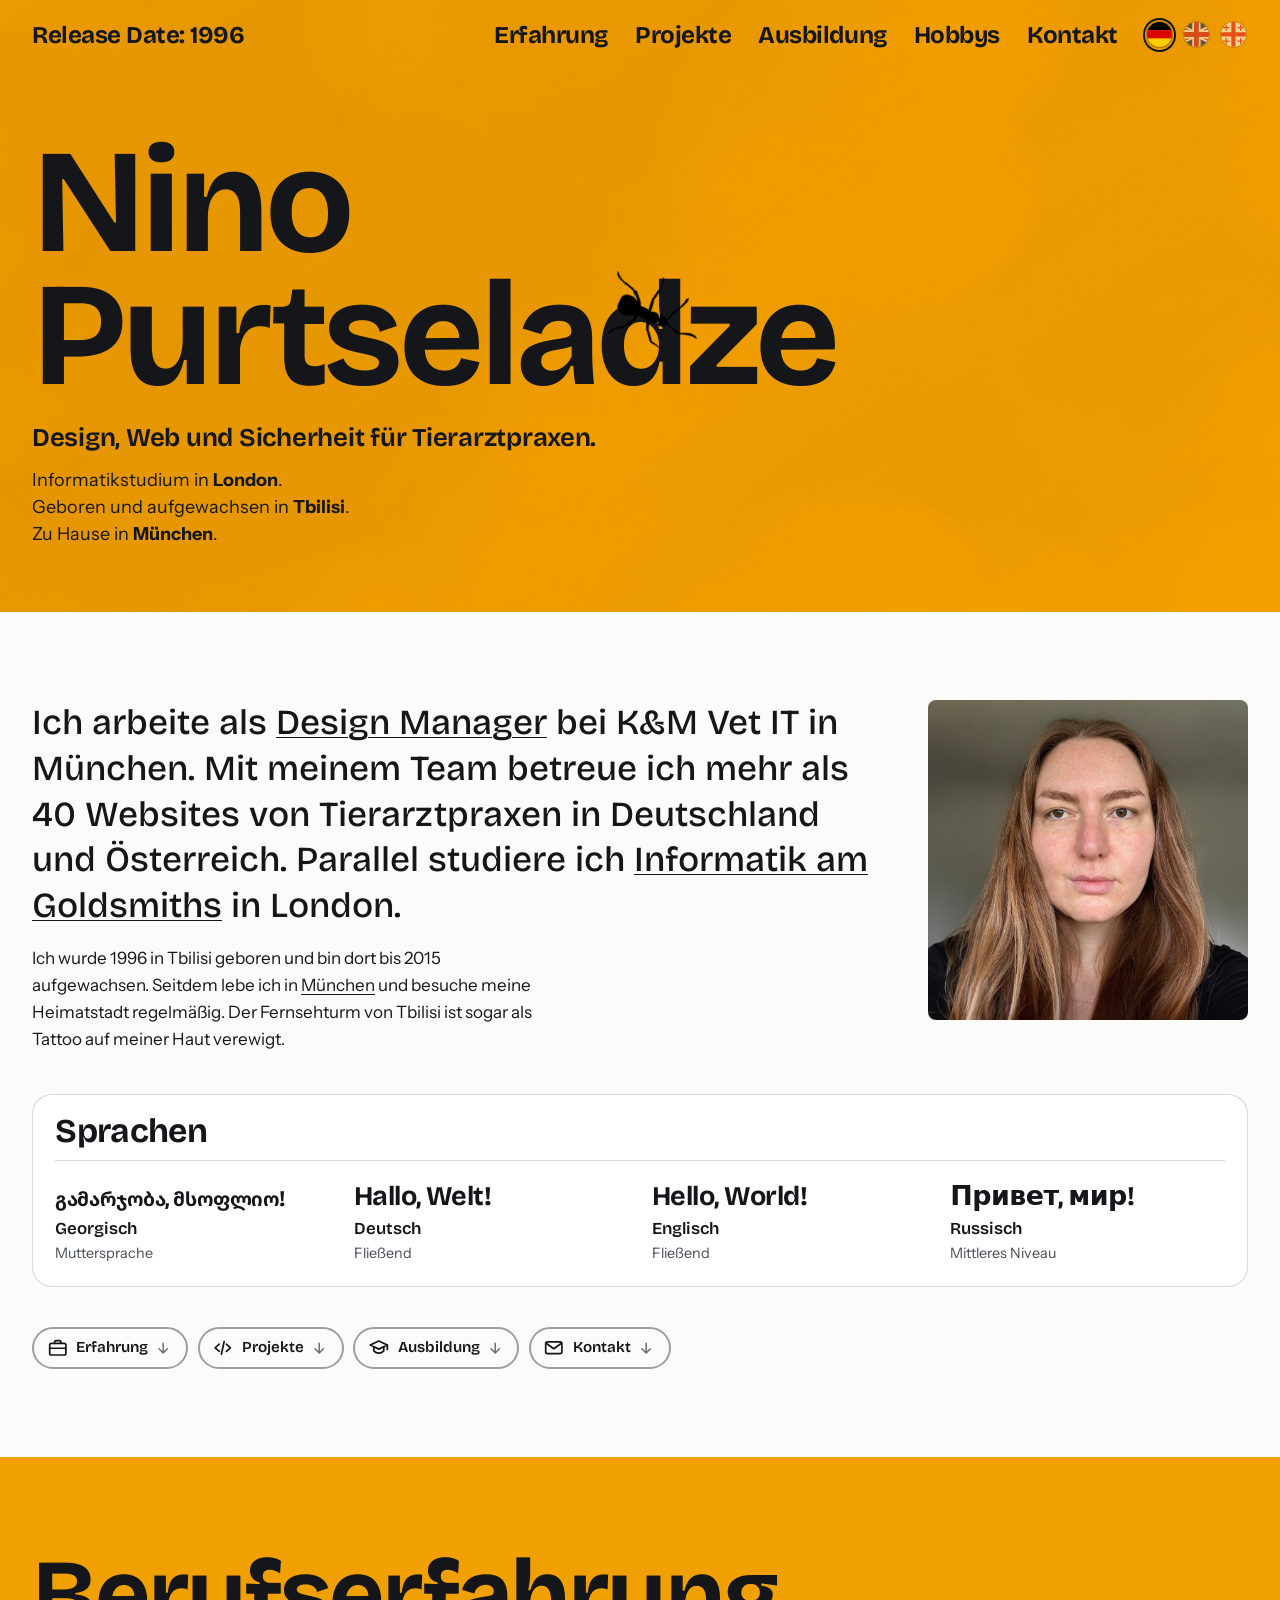
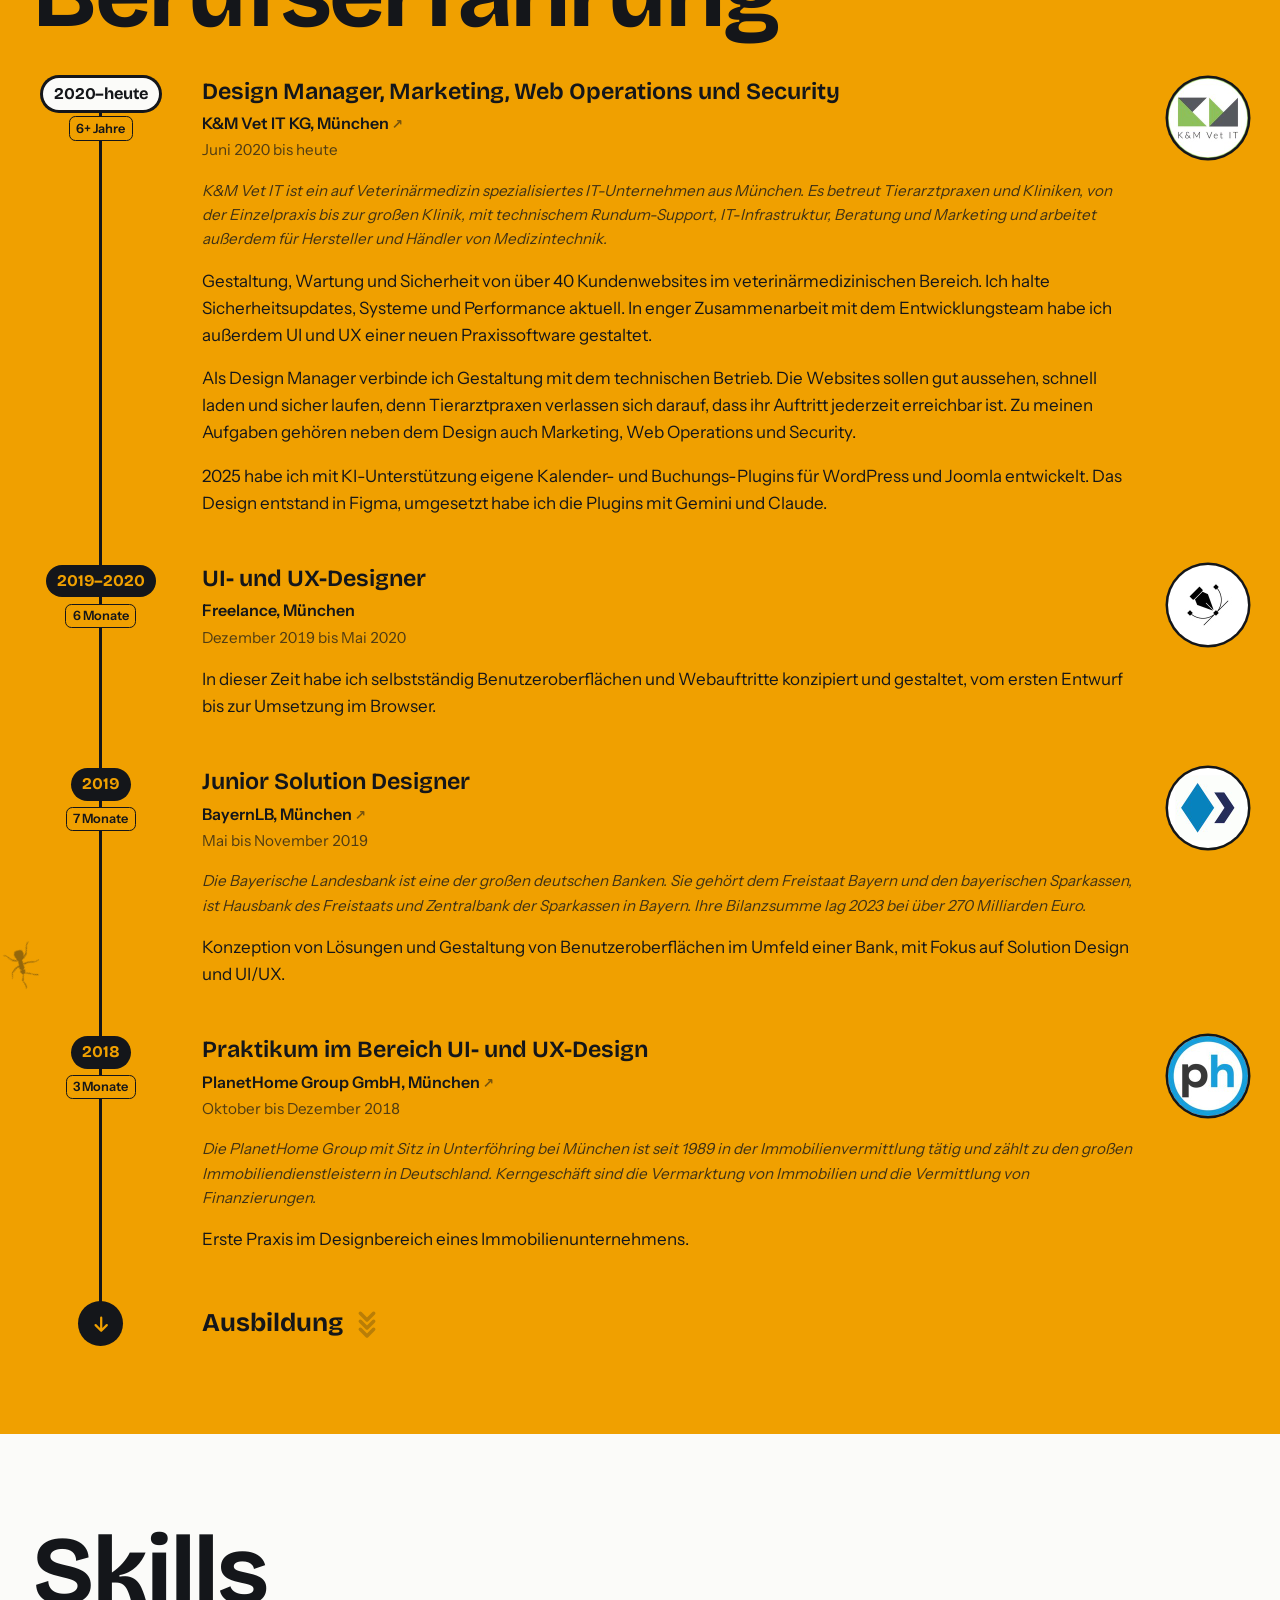
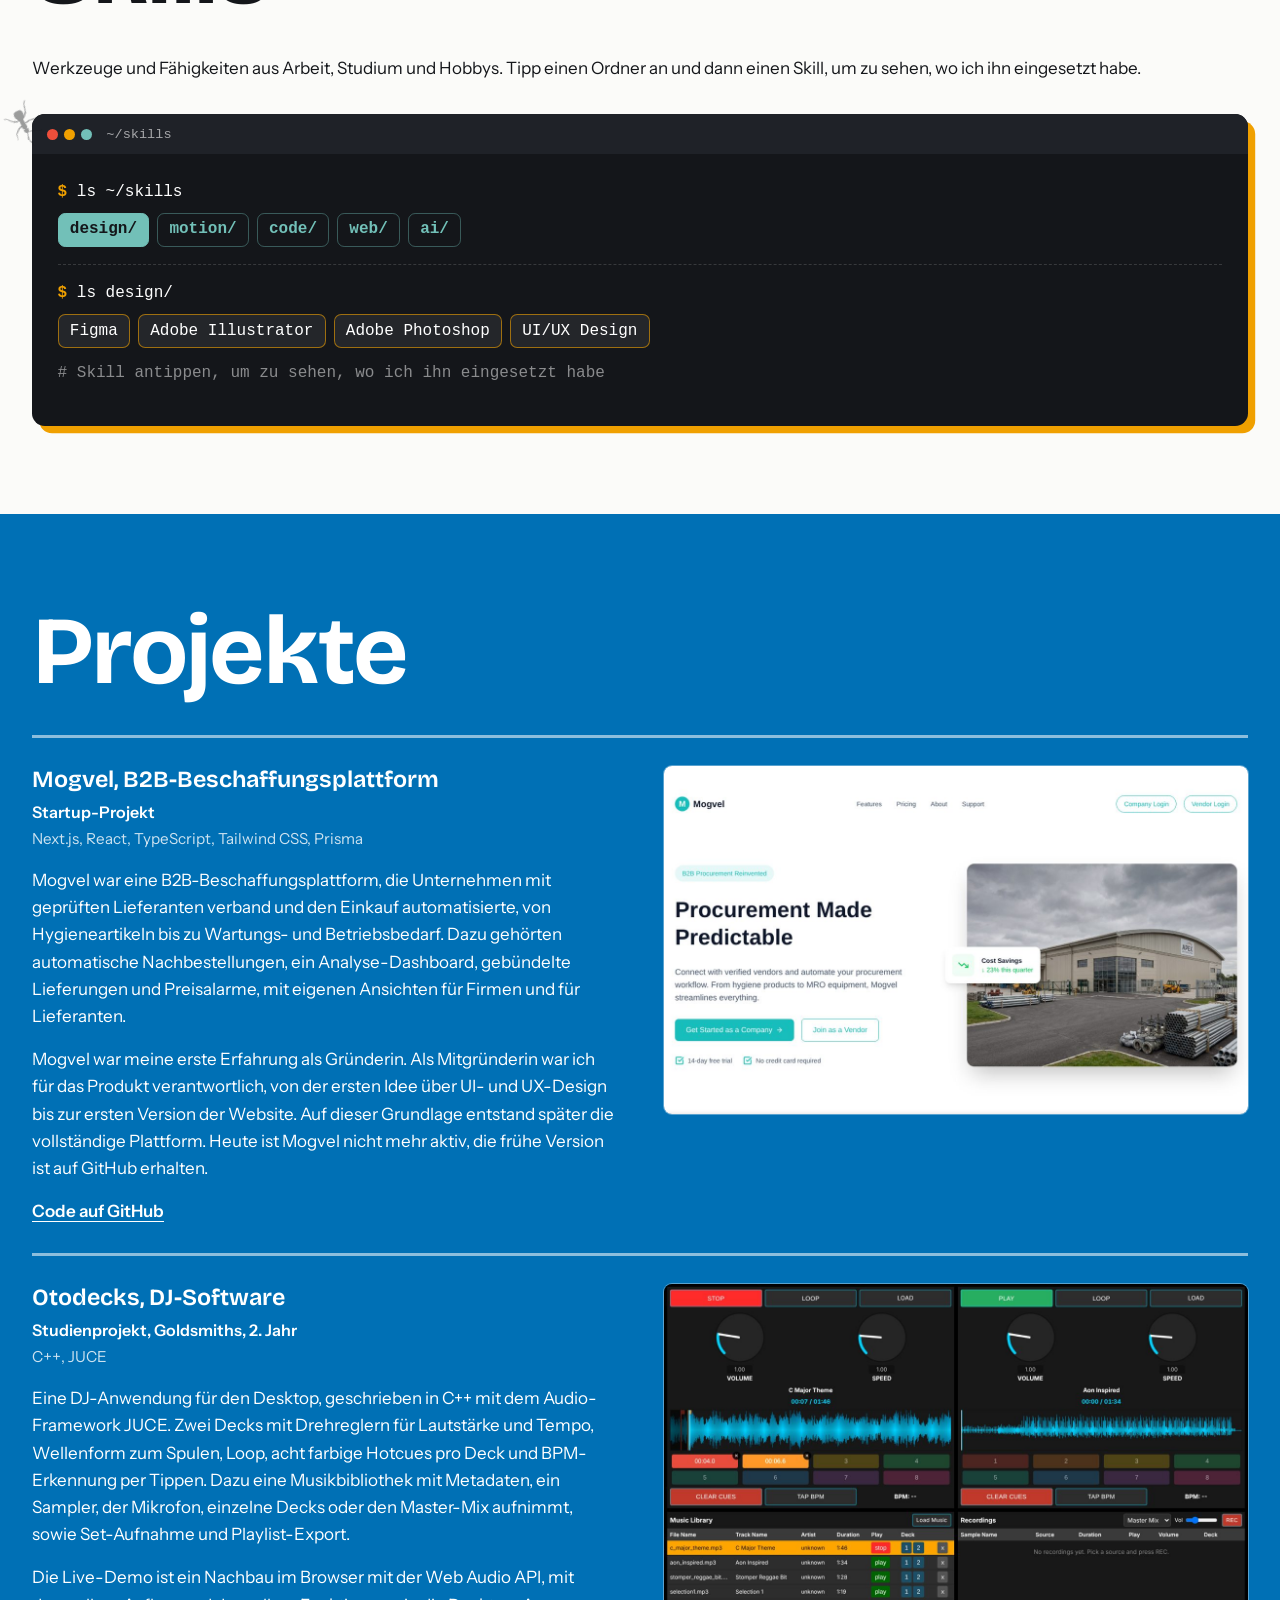
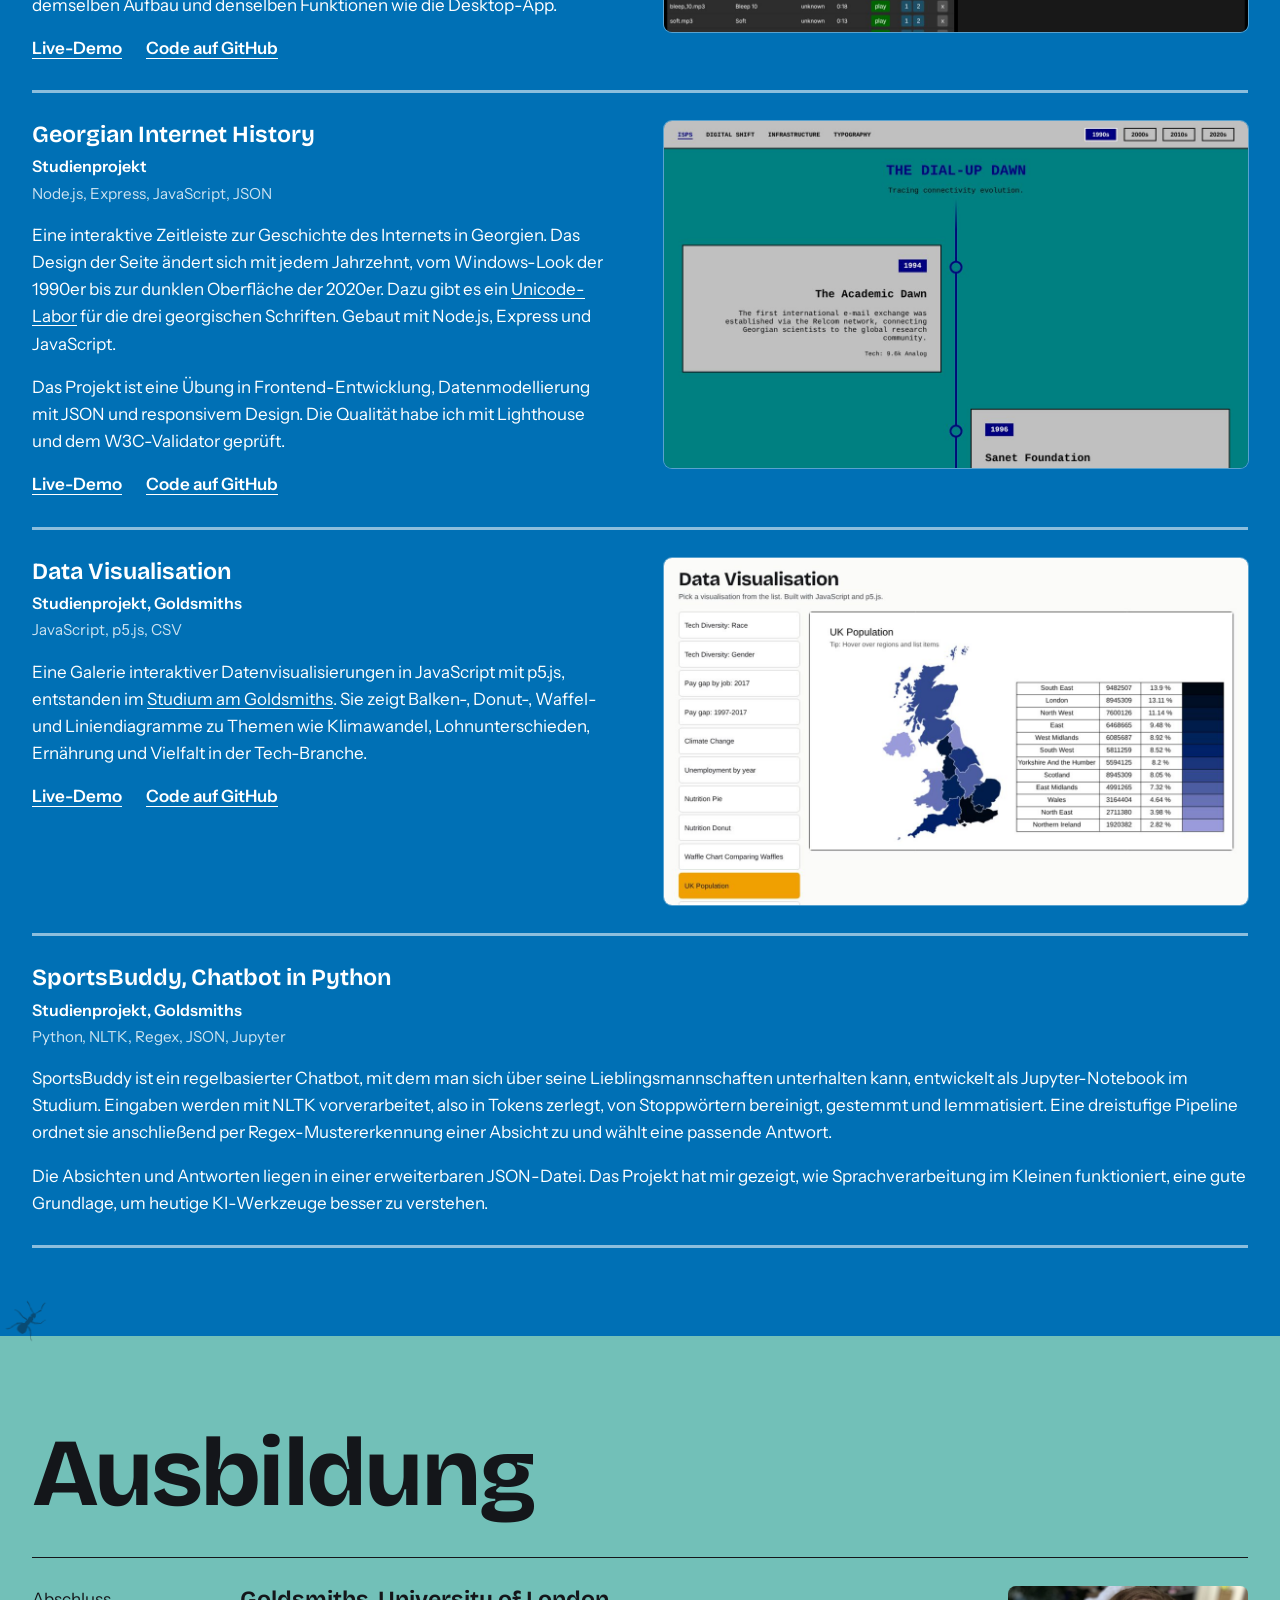
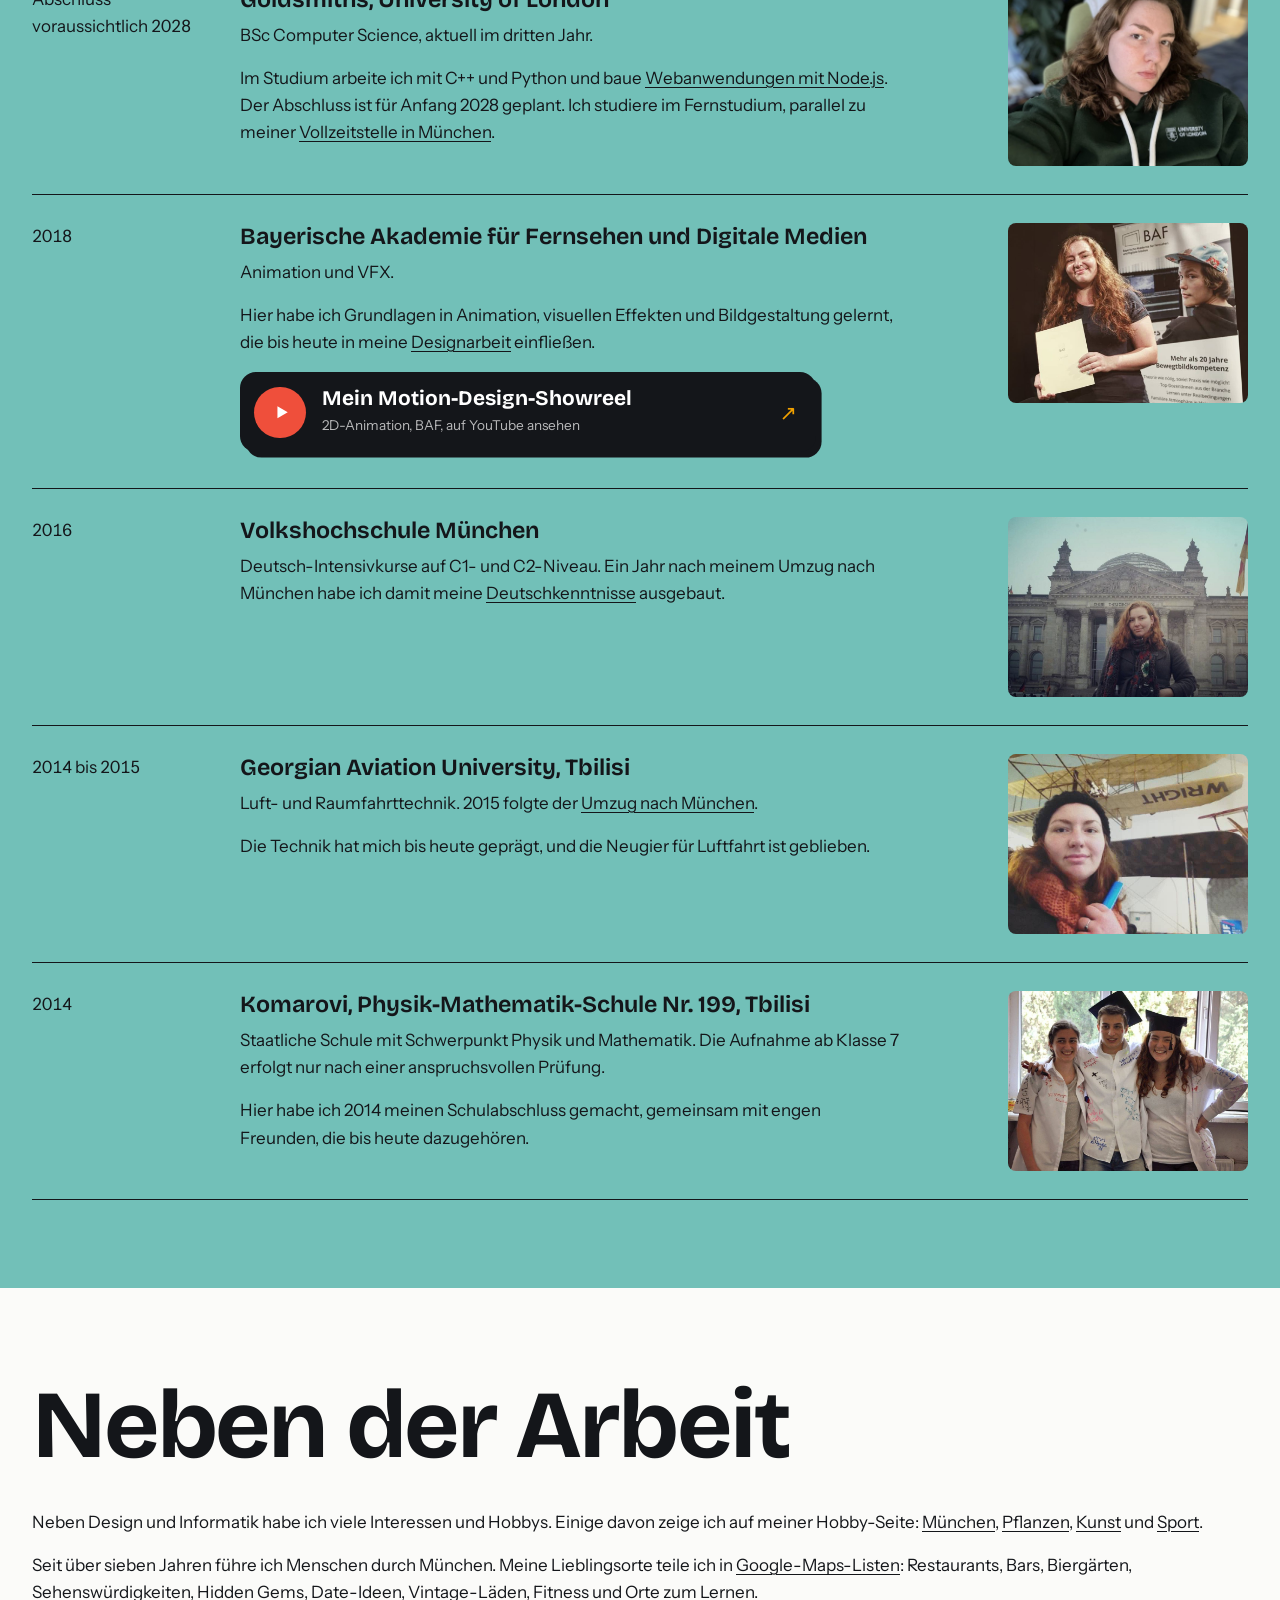
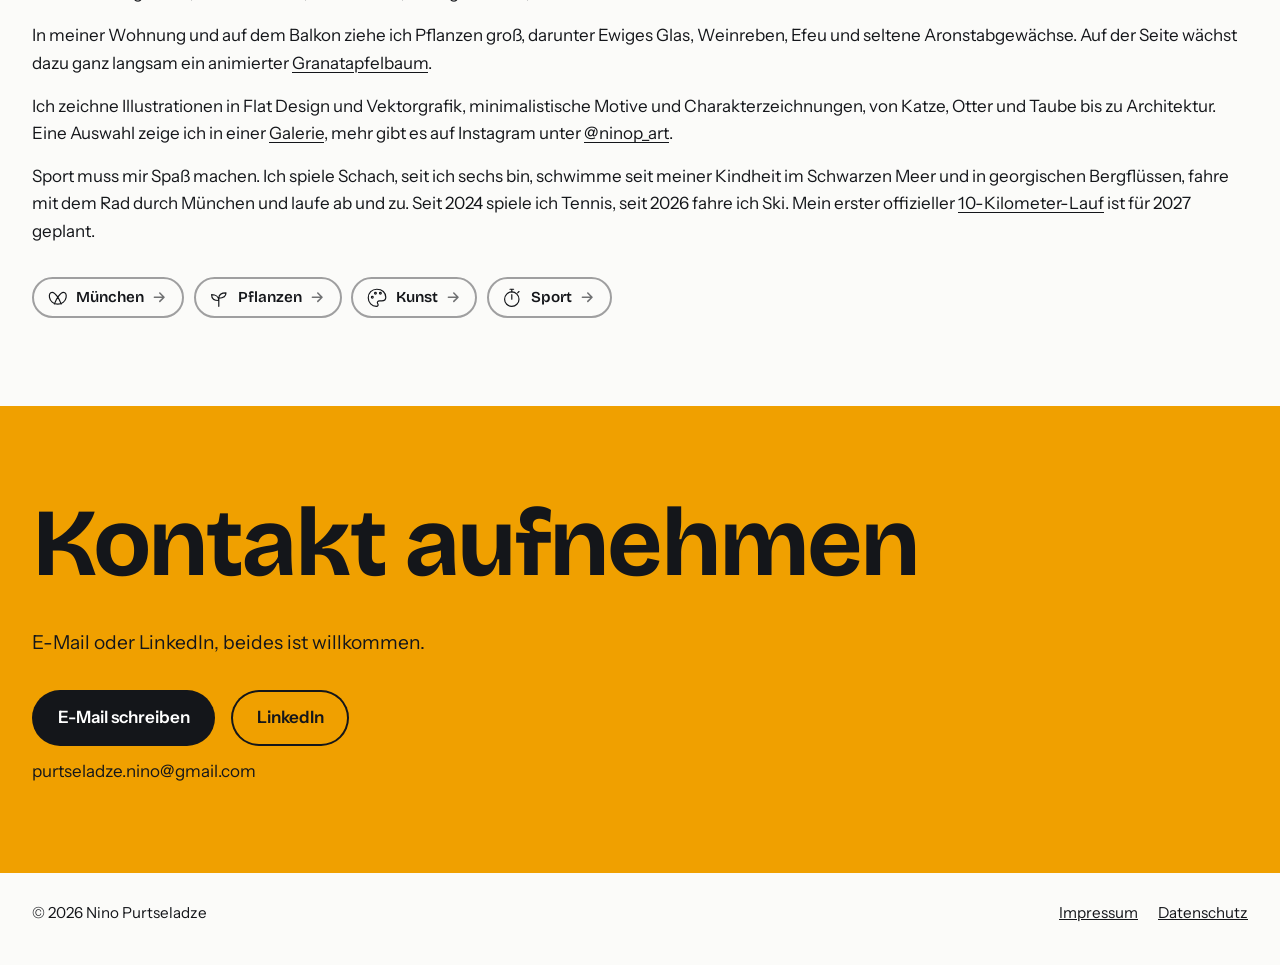
==== index.html @ e5b2854a "Use clean URLs without index.html Co-Authored-By: Claude Opus 5.5 <noreply@anthropic.com> Claude-Ses" ====
<!DOCTYPE html>
<html lang="de">
<head>
<meta charset="utf-8">
<meta name="viewport" content="width=device-width, initial-scale=1">
<title>Nino Purtseladze, Design, Web und Sicherheit</title>
<meta name="description" content="Nino Purtseladze, Design Manager bei K&M Vet IT in München. Design, Web Operations und Sicherheit für Tierarztpraxen in Deutschland und Österreich.">
<link rel="stylesheet" href="site.css">
<link rel="canonical" href="https://ninop.de/">
<script type="application/ld+json">{"@context":"https://schema.org","@type":"Person","name":"Nino Purtseladze","url":"https://ninop.de/","jobTitle":"Design Manager","worksFor":{"@type":"Organization","name":"K&M Vet IT KG"},"alumniOf":["Goldsmiths, University of London","Bayerische Akademie für Fernsehen und Digitale Medien"],"knowsLanguage":["ka","de","en","ru"],"address":{"@type":"PostalAddress","addressLocality":"München","addressCountry":"DE"},"sameAs":["https://www.linkedin.com/in/nino-purtseladze/","https://www.instagram.com/ninop_art","https://www.instagram.com/kern_geschehen"]}</script>
</head>
<body id="top">
<svg width="0" height="0" style="position:absolute" aria-hidden="true"><symbol id="ant" viewBox="0 0 36 22"><ellipse cx="8" cy="11" rx="7" ry="4.6"/><ellipse cx="19" cy="11" rx="4" ry="3"/><circle cx="26.5" cy="11" r="3.2"/><path d="M17 10L12 3M19.5 9L20 2M22 10L27 3M17 12L12 19M19.5 13L20 20M22 12L27 19M28 9L33 4M28 13L33 18" fill="none" stroke-width="1.3" stroke-linecap="round"/></symbol></svg>

<section class="hero" style="padding-top:1.25rem">
  <div class="bar">
    <span><span data-l="de">Release Date: 1996</span><span data-l="en">Release Date: 1996</span><span data-l="ka">გამოშვების თარიღი: 1996</span></span>
    <nav aria-label="Navigation">
      <a href="#erfahrung"><span data-l="de">Erfahrung</span><span data-l="en">Experience</span><span data-l="ka">გამოცდილება</span></a>
      <a href="#projekte"><span data-l="de">Projekte</span><span data-l="en">Projects</span><span data-l="ka">პროექტები</span></a>
      <a href="#ausbildung"><span data-l="de">Ausbildung</span><span data-l="en">Education</span><span data-l="ka">განათლება</span></a>
      <a href="hobbies.html"><span data-l="de">Hobbys</span><span data-l="en">Hobbies</span><span data-l="ka">ჰობები</span></a>
      <a href="#kontakt"><span data-l="de">Kontakt</span><span data-l="en">Contact</span><span data-l="ka">კონტაქტი</span></a>
      <span class="lang"><button type="button" data-set="de" aria-pressed="true" aria-label="Deutsch" title="Deutsch"><svg viewBox="0 0 24 24" aria-hidden="true"><rect width="24" height="8" fill="#000"/><rect y="8" width="24" height="8" fill="#DD0000"/><rect y="16" width="24" height="8" fill="#FFCE00"/></svg></button><button type="button" data-set="en" aria-pressed="false" aria-label="English" title="English"><svg viewBox="15 0 30 30" aria-hidden="true"><path fill="#012169" d="M0 0h60v30H0z"/><path stroke="#fff" stroke-width="6" d="M0 0l60 30m0-30L0 30"/><path stroke="#C8102E" stroke-width="2" d="M0 0l60 30m0-30L0 30"/><path stroke="#fff" stroke-width="10" d="M30 0v30M0 15h60"/><path stroke="#C8102E" stroke-width="6" d="M30 0v30M0 15h60"/></svg></button><button type="button" data-set="ka" aria-pressed="false" aria-label="ქართული" title="ქართული"><svg viewBox="0 0 24 24" aria-hidden="true"><rect width="24" height="24" fill="#fff"/><path fill="#E8112D" d="M10 0h4v24h-4zM0 10h24v4H0z"/><path stroke="#E8112D" stroke-width="1.2" d="M5 2.6v5.8M2.1 5.5h5.8M19 2.6v5.8M16.1 5.5h5.8M5 15.6v5.8M2.1 18.5h5.8M19 15.6v5.8M16.1 18.5h5.8"/></svg></button></span>
    </nav>
  </div>
  <div>
    <h1><span data-l="de">Nino<br>Purtseladze</span><span data-l="en">Nino<br>Purtseladze</span><span data-l="ka">ნინო<br>ფურცელაძე</span></h1>
    <p class="sub">
      <span data-l="de"><strong class="subhead">Design, Web und Sicherheit für Tierarztpraxen.</strong>Informatikstudium in <b>London</b>.<br>Geboren und aufgewachsen in <b>Tbilisi</b>.<br>Zu Hause in <b>München</b>.</span>
      <span data-l="en"><strong class="subhead">Design, web and security for veterinary clinics.</strong>Computer science studies in <b>London</b>.<br>Born and raised in <b>Tbilisi</b>.<br>At home in <b>Munich</b>.</span>
      <span data-l="ka"><strong class="subhead">დიზაინი, ვები და უსაფრთხოება ვეტერინარული კლინიკებისთვის.</strong>კომპიუტერულ მეცნიერებას <b>ლონდონში</b> ვსწავლობ.<br>დავიბადე და გავიზარდე <b>თბილისში</b>.<br>ვცხოვრობ <b>მიუნხენში</b>.</span>
    </p>
  </div>
</section>

<main>
<section>
  <div class="wrap intro">
    <div>
    <p class="lead">
      <span data-l="de">Ich arbeite als <a class="il" href="#erfahrung">Design Manager</a> bei K&amp;M Vet IT in München. Mit meinem Team betreue ich mehr als 40 Websites von Tierarztpraxen in Deutschland und Österreich. Parallel studiere ich <a class="il" href="#ausbildung">Informatik am Goldsmiths</a> in London.</span>
      <span data-l="en">I work as <a class="il" href="#erfahrung">Design Manager</a> at K&amp;M Vet IT in Munich. With my team I look after more than 40 websites for veterinary clinics in Germany and Austria. Alongside, I study <a class="il" href="#ausbildung">computer science at Goldsmiths</a> in London.</span><span data-l="ka">მიუნხენში, K&amp;M Vet IT-ში <a class="il" href="#erfahrung">დიზაინ მენეჯერად</a> ვმუშაობ. გუნდთან ერთად გერმანიასა და ავსტრიაში ვეტერინარული კლინიკების 40-ზე მეტ ვებსაიტზე ვზრუნავ. პარალელურად <a class="il" href="#ausbildung">ლონდონის გოლდსმიტსის უნივერსიტეტში</a> კომპიუტერულ მეცნიერებას ვსწავლობ.</span>
    </p>
    <p class="about"><span data-l="de">Ich wurde 1996 in Tbilisi geboren und bin dort bis 2015 aufgewachsen. Seitdem lebe ich in <a class="il" href="hobbies.html#muenchen">München</a> und besuche meine Heimatstadt regelmäßig. Der Fernsehturm von Tbilisi ist sogar als Tattoo auf meiner Haut verewigt.</span><span data-l="en">I was born in Tbilisi in 1996 and grew up there until 2015. Since then I have lived in <a class="il" href="hobbies.html#muenchen">Munich</a> and I visit my hometown regularly. The Tbilisi TV Tower is even tattooed on my skin.</span><span data-l="ka">1996 წელს თბილისში დავიბადე და 2015 წლამდე იქ გავიზარდე. ახლა <a class="il" href="hobbies.html#muenchen">მიუნხენში</a> ვცხოვრობ, თუმცა თბილისში ხშირად ჩავდივარ. მშობლიური ქალაქის სიყვარულს ჩემი ერთი ტატუც მოწმობს: თბილისის ტელეანძა.</span></p>
    </div>
    <img class="me" src="img/nino.jpg" width="900" height="900" alt="Porträt von Nino Purtseladze">
  <div class="langmini" id="sprachen">
    <h3><span data-l="de">Sprachen</span><span data-l="en">Languages</span><span data-l="ka">ენები</span></h3>
    <ul class="langs hellos">
        <li><span class="hello" lang="ka">გამარჯობა, მსოფლიო!</span><b><span data-l="de">Georgisch</span><span data-l="en">Georgian</span><span data-l="ka">ქართული</span></b><span data-l="de">Muttersprache</span><span data-l="en">Native</span><span data-l="ka">მშობლიური</span></li>
        <li><span class="hello" lang="de">Hallo, Welt!</span><b><span data-l="de">Deutsch</span><span data-l="en">German</span><span data-l="ka">გერმანული</span></b><span data-l="de">Fließend</span><span data-l="en">Fluent</span><span data-l="ka">თავისუფლად ვფლობ</span></li>
        <li><span class="hello" lang="en">Hello, World!</span><b><span data-l="de">Englisch</span><span data-l="en">English</span><span data-l="ka">ინგლისური</span></b><span data-l="de">Fließend</span><span data-l="en">Fluent</span><span data-l="ka">თავისუფლად ვფლობ</span></li>
        <li><span class="hello" lang="ru">Привет, мир!</span><b><span data-l="de">Russisch</span><span data-l="en">Russian</span><span data-l="ka">რუსული</span></b><span data-l="de">Mittleres Niveau</span><span data-l="en">Intermediate</span><span data-l="ka">საშუალო დონე</span></li>
      </ul>
    </div>
    <nav class="jump introjump" aria-label="Bereiche"><a href="#erfahrung"><svg class="ji" viewBox="0 0 24 24" fill="none" stroke="currentColor" stroke-width="1.9" stroke-linecap="round" stroke-linejoin="round" aria-hidden="true"><rect x="3" y="7" width="18" height="13" rx="2"/><path d="M8.5 7V5.5A1.5 1.5 0 0 1 10 4h4a1.5 1.5 0 0 1 1.5 1.5V7M3 12.5h18"/></svg><span class="jl"><span data-l="de">Erfahrung</span><span data-l="en">Experience</span><span data-l="ka">გამოცდილება</span></span><svg class="ja" viewBox="0 0 24 24" fill="none" stroke="currentColor" stroke-width="2.6" stroke-linecap="round" stroke-linejoin="round" aria-hidden="true"><path d="M12 4v15M5 13l7 7 7-7"/></svg></a><a href="#projekte"><svg class="ji" viewBox="0 0 24 24" fill="none" stroke="currentColor" stroke-width="1.9" stroke-linecap="round" stroke-linejoin="round" aria-hidden="true"><path d="M8 8l-4.5 4L8 16M16 8l4.5 4-4.5 4M13.5 5l-3 14"/></svg><span class="jl"><span data-l="de">Projekte</span><span data-l="en">Projects</span><span data-l="ka">პროექტები</span></span><svg class="ja" viewBox="0 0 24 24" fill="none" stroke="currentColor" stroke-width="2.6" stroke-linecap="round" stroke-linejoin="round" aria-hidden="true"><path d="M12 4v15M5 13l7 7 7-7"/></svg></a><a href="#ausbildung"><svg class="ji" viewBox="0 0 24 24" fill="none" stroke="currentColor" stroke-width="1.9" stroke-linecap="round" stroke-linejoin="round" aria-hidden="true"><path d="M2.5 9 12 4.5 21.5 9 12 13.5z"/><path d="M6.5 11v4.5c1.5 1.6 3.3 2.5 5.5 2.5s4-.9 5.5-2.5V11M21.5 9v5"/></svg><span class="jl"><span data-l="de">Ausbildung</span><span data-l="en">Education</span><span data-l="ka">განათლება</span></span><svg class="ja" viewBox="0 0 24 24" fill="none" stroke="currentColor" stroke-width="2.6" stroke-linecap="round" stroke-linejoin="round" aria-hidden="true"><path d="M12 4v15M5 13l7 7 7-7"/></svg></a><a href="#kontakt"><svg class="ji" viewBox="0 0 24 24" fill="none" stroke="currentColor" stroke-width="1.9" stroke-linecap="round" stroke-linejoin="round" aria-hidden="true"><rect x="3" y="5.5" width="18" height="13" rx="2"/><path d="m3.5 7 8.5 6 8.5-6"/></svg><span class="jl"><span data-l="de">Kontakt</span><span data-l="en">Contact</span><span data-l="ka">კონტაქტი</span></span><svg class="ja" viewBox="0 0 24 24" fill="none" stroke="currentColor" stroke-width="2.6" stroke-linecap="round" stroke-linejoin="round" aria-hidden="true"><path d="M12 4v15M5 13l7 7 7-7"/></svg></a></nav>
  </div>
</section>

<section id="erfahrung" class="band mus">
  <div class="wrap">
    <h2><span data-l="de">Berufserfahrung</span><span data-l="en">Experience</span><span data-l="ka">გამოცდილება</span></h2>
    <article class="job job-tl">
      <div class="tlm now"><span class="tly"><span data-l="de">2020–heute</span><span data-l="en">2020–ongoing</span><span data-l="ka">2020–დღემდე</span></span><span class="tld"><span data-l="de">6+ Jahre</span><span data-l="en">6+ years</span><span data-l="ka">6+ წელი</span></span></div>
      <div class="jtxt">
        <h3><span data-l="de">Design Manager, Marketing, Web Operations und Security</span><span data-l="en">Design Manager, Marketing, Web Operations and Security</span><span data-l="ka">დიზაინ მენეჯერი, მარკეტინგი, ვებ ოპერაციები და უსაფრთხოება</span></h3>
        <p class="jco"><a class="colink" href="https://vetmed.eu/" target="_blank" rel="noopener"><span data-l="de">K&amp;M Vet IT KG, München</span><span data-l="en">K&amp;M Vet IT KG, München</span><span data-l="ka">K&amp;M Vet IT KG, მიუნხენი</span>&nbsp;<span class="coarr" aria-hidden="true">&#8599;</span></a></p>
        <p class="jwhen"><span data-l="de">Juni 2020 bis heute</span><span data-l="en">June 2020 to present</span><span data-l="ka">2020 წლის ივნისიდან დღემდე</span></p>
        <p class="jabout"><span data-l="de">K&amp;M Vet IT ist ein auf Veterinärmedizin spezialisiertes IT-Unternehmen aus München. Es betreut Tierarztpraxen und Kliniken, von der Einzelpraxis bis zur großen Klinik, mit technischem Rundum-Support, IT-Infrastruktur, Beratung und Marketing und arbeitet außerdem für Hersteller und Händler von Medizintechnik.</span><span data-l="en">K&amp;M Vet IT is a Munich IT company specialised in veterinary medicine. It looks after veterinary practices and clinics, from single practitioners to large clinics, with full technical support, IT infrastructure, consulting and marketing, and also works for manufacturers and distributors of medical technology.</span><span data-l="ka">K&amp;M Vet IT მიუნხენის IT კომპანიაა, რომელიც ვეტერინარულ მედიცინაზეა სპეციალიზებული. იგი ვეტერინარულ კლინიკებს, ერთპიროვნული პრაქტიკიდან დიდ კლინიკებამდე, სრულ ტექნიკურ მხარდაჭერას, IT ინფრასტრუქტურას, კონსულტაციასა და მარკეტინგს სთავაზობს, ასევე სამედიცინო ტექნიკის მწარმოებლებთან და დისტრიბუტორებთან თანამშრომლობს.</span></p>
        <p><span data-l="de">Gestaltung, Wartung und Sicherheit von über 40 Kundenwebsites im veterinärmedizinischen Bereich. Ich halte Sicherheitsupdates, Systeme und Performance aktuell. In enger Zusammenarbeit mit dem Entwicklungsteam habe ich außerdem UI und UX einer neuen Praxissoftware gestaltet.</span>
        <span data-l="en">Design, maintenance and security for more than 40 client websites in the veterinary sector. I keep security patches, systems and performance up to date. Working closely with the development team, I also shaped the UI and UX of a new practice management software.</span><span data-l="ka">ვმართავ ვეტერინარული სფეროს 40-ზე მეტი კლიენტის ვებსაიტების დიზაინს, ტექნიკურ მხარდაჭერასა და უსაფრთხოებას. პასუხისმგებელი ვარ სისტემების სტაბილურ მუშაობაზე, უსაფრთხოების რეგულარულ განახლებებსა და მაღალ წარმადობაზე. დეველოპერთა გუნდთან ერთად შევიმუშავე კლინიკების მართვის ახალი პროგრამული უზრუნველყოფის UI/UX არქიტექტურა.</span></p>
        <p><span data-l="de">Als Design Manager verbinde ich Gestaltung mit dem technischen Betrieb. Die Websites sollen gut aussehen, schnell laden und sicher laufen, denn Tierarztpraxen verlassen sich darauf, dass ihr Auftritt jederzeit erreichbar ist. Zu meinen Aufgaben gehören neben dem Design auch Marketing, Web Operations und Security.</span><span data-l="en">As Design Manager I connect design with technical operations. Websites should look good, load fast and run securely, because veterinary clinics rely on their online presence being available at all times. Besides design, my responsibilities include marketing, web operations and security.</span><span data-l="ka">ჩემს როლში ვაერთიანებ დიზაინსა და ტექნიკურ ოპერაციებს. უზრუნველვყოფ, რომ თითოეული პლატფორმა იყოს ვიზუალურად გამართული, სწრაფი და დაცული, რადგან ვეტერინარული კლინიკებისთვის სისტემის უწყვეტი ხელმისაწვდომობა კრიტიკულად მნიშვნელოვანია. პარალელურად ვხელმძღვანელობ მარკეტინგულ და ვებოპერაციულ მიმართულებებს.</span></p>
        <p><span data-l="de">2025 habe ich mit KI-Unterstützung eigene Kalender- und Buchungs-Plugins für WordPress und Joomla entwickelt. Das Design entstand in Figma, umgesetzt habe ich die Plugins mit Gemini und Claude.</span><span data-l="en">In 2025 I developed custom calendar and booking plugins for WordPress and Joomla with the help of AI. I designed them in Figma and built them with Gemini and Claude.</span><span data-l="ka">2025 წელს შევქმენი კალენდრისა და ჯავშნების ინდივიდუალური პლაგინები WordPress-ისა და Joomla-სთვის. პროტოტიპები და დიზაინი მოვამზადე Figma-ში, ხოლო უშუალო იმპლემენტაცია და კოდის აწყობა AI ინსტრუმენტების (Gemini, Claude) დახმარებით განვახორციელე.</span></p>
      </div>
      <a class="logolink" href="https://vetmed.eu/" target="_blank" rel="noopener" tabindex="-1" aria-hidden="true"><img class="jlogo" src="img/logo-km.jpg" width="160" height="160" loading="lazy" alt="Logo K&amp;M Vet IT"></a>
    </article>
    <article class="job job-tl">
      <div class="tlm"><span class="tly">2019–2020</span><span class="tld"><span data-l="de">6 Monate</span><span data-l="en">6 months</span><span data-l="ka">6 თვე</span></span></div>
      <div class="jtxt">
        <h3><span data-l="de">UI- und UX-Designer</span><span data-l="en">UI and UX Designer</span><span data-l="ka">UI და UX დიზაინერი</span></h3>
        <p class="jco"><span data-l="de">Freelance, München</span><span data-l="en">Freelance, München</span><span data-l="ka">თვითდასაქმებული, მიუნხენი</span></p>
        <p class="jwhen"><span data-l="de">Dezember 2019 bis Mai 2020</span><span data-l="en">December 2019 to May 2020</span><span data-l="ka">2019 წლის დეკემბრიდან 2020 წლის მაისამდე</span></p>
        <p><span data-l="de">In dieser Zeit habe ich selbstständig Benutzeroberflächen und Webauftritte konzipiert und gestaltet, vom ersten Entwurf bis zur Umsetzung im Browser.</span><span data-l="en">During this time I conceived and designed user interfaces and web presences on a freelance basis, from the first draft to the finished result in the browser.</span><span data-l="ka">ამ პერიოდში ფრილანსერად ვახორციელებდი UI &amp; UX დიზაინსა და ვებდეველოპმენტს, პირველი ჩანახატიდან ბრაუზერში სრულფასოვან რეალიზაციამდე.</span></p>
      </div>
      <img class="jlogo" src="img/logo-freelance.jpg" width="160" height="160" loading="lazy" alt="Logo Freelance">
    </article>
    <article class="job job-tl">
      <div class="tlm"><span class="tly">2019</span><span class="tld"><span data-l="de">7 Monate</span><span data-l="en">7 months</span><span data-l="ka">7 თვე</span></span></div>
      <div class="jtxt">
        <h3>Junior Solution Designer</h3>
        <p class="jco"><a class="colink" href="https://www.bayernlb.de/" target="_blank" rel="noopener"><span data-l="de">BayernLB, München</span><span data-l="en">BayernLB, München</span><span data-l="ka">BayernLB, მიუნხენი</span>&nbsp;<span class="coarr" aria-hidden="true">&#8599;</span></a></p>
        <p class="jwhen"><span data-l="de">Mai bis November 2019</span><span data-l="en">May to November 2019</span><span data-l="ka">2019 წლის მაისიდან ნოემბრამდე</span></p>
        <p class="jabout"><span data-l="de">Die Bayerische Landesbank ist eine der großen deutschen Banken. Sie gehört dem Freistaat Bayern und den bayerischen Sparkassen, ist Hausbank des Freistaats und Zentralbank der Sparkassen in Bayern. Ihre Bilanzsumme lag 2023 bei über 270 Milliarden Euro.</span><span data-l="en">Bayerische Landesbank is one of Germany's major banks. It is owned by the Free State of Bavaria and the Bavarian savings banks, acts as the house bank of the Free State and as the central bank of the savings banks in Bavaria. Its total assets exceeded 270 billion euros in 2023.</span><span data-l="ka">BayernLB გერმანიის ერთ-ერთი წამყვანი ბანკია. ის ბავარიის თავისუფალ სახელმწიფოსა და ბავარიის შემნახველ ბანკებს ეკუთვნის და მათ მთავარ ფინანსურ საყრდენს წარმოადგენს. 2023 წელს ბანკის აქტივების მოცულობამ 270 მილიარდ ევროზე მეტი შეადგინა.</span></p>
        <p><span data-l="de">Konzeption von Lösungen und Gestaltung von Benutzeroberflächen im Umfeld einer Bank, mit Fokus auf Solution Design und UI/UX.</span><span data-l="en">Solution concepts and user interface design in a banking environment, with a focus on solution design and UI/UX.</span><span data-l="ka">გადაწყვეტილებების კონცეფციები და ინტერფეისის დიზაინი საბანკო სფეროში, ფოკუსით solution design-სა და UI/UX-ზე.</span></p>
      </div>
      <a class="logolink" href="https://www.bayernlb.de/" target="_blank" rel="noopener" tabindex="-1" aria-hidden="true"><img class="jlogo" src="img/logo-bayernlb.jpg" width="160" height="160" loading="lazy" alt="Logo BayernLB"></a>
    </article>
    <article class="job job-tl">
      <div class="tlm"><span class="tly">2018</span><span class="tld"><span data-l="de">3 Monate</span><span data-l="en">3 months</span><span data-l="ka">3 თვე</span></span></div>
      <div class="jtxt">
        <h3><span data-l="de">Praktikum im Bereich UI- und UX-Design</span><span data-l="en">UI &amp; UX design internship</span><span data-l="ka">სტაჟირება UI და UX დიზაინში</span></h3>
        <p class="jco"><a class="colink" href="https://planethome.de/" target="_blank" rel="noopener"><span data-l="de">PlanetHome Group GmbH, München</span><span data-l="en">PlanetHome Group GmbH, München</span><span data-l="ka">PlanetHome Group GmbH, მიუნხენი</span>&nbsp;<span class="coarr" aria-hidden="true">&#8599;</span></a></p>
        <p class="jwhen"><span data-l="de">Oktober bis Dezember 2018</span><span data-l="en">October to December 2018</span><span data-l="ka">2018 წლის ოქტომბრიდან დეკემბრამდე</span></p>
        <p class="jabout"><span data-l="de">Die PlanetHome Group mit Sitz in Unterföhring bei München ist seit 1989 in der Immobilienvermittlung tätig und zählt zu den großen Immobiliendienstleistern in Deutschland. Kerngeschäft sind die Vermarktung von Immobilien und die Vermittlung von Finanzierungen.</span><span data-l="en">PlanetHome Group, based in Unterföhring near Munich, has been brokering real estate since 1989 and is one of the larger real estate service providers in Germany. Its core business is marketing properties and arranging financing.</span><span data-l="ka">PlanetHome Group, რომლის სათაო ოფისიც მიუნხენთან ახლოს, უნტერფიორინგშია, 1989 წლიდან უძრავი ქონების შუამავლობით არის დაკავებული და გერმანიაში უძრავი ქონების მსხვილ მომსახურე კომპანიებს შორისაა. მისი ძირითადი საქმიანობა უძრავი ქონების გაყიდვა და დაფინანსების შუამავლობაა.</span></p>
        <p><span data-l="de">Erste Praxis im Designbereich eines Immobilienunternehmens.</span><span data-l="en">First hands-on design experience at a real estate company.</span><span data-l="ka">დიზაინის პირველი პრაქტიკული გამოცდილება, უძრავი ქონების კომპანიაში.</span></p>
      </div>
      <a class="logolink" href="https://planethome.de/" target="_blank" rel="noopener" tabindex="-1" aria-hidden="true"><img class="jlogo" src="img/logo-planethome.jpg" width="160" height="160" loading="lazy" alt="Logo PlanetHome"></a>
    </article>
    <article class="job job-tl tl-end">
      <div class="tlm"><span class="tln" aria-hidden="true"><svg viewBox="0 0 24 24" fill="none" stroke="currentColor" stroke-width="2.4" stroke-linecap="round" stroke-linejoin="round"><path d="M12 5v14M6 13l6 6 6-6"/></svg></span></div>
      <a class="tlnext" href="#ausbildung"><span data-l="de">Ausbildung</span><span data-l="en">Education</span><span data-l="ka">განათლება</span> <span class="chev" aria-hidden="true"><svg viewBox="0 0 24 24" fill="none" stroke="currentColor" stroke-width="2.6" stroke-linecap="round" stroke-linejoin="round"><path class="c1" d="M7 4l5 5 5-5"/><path class="c2" d="M7 10l5 5 5-5"/><path class="c3" d="M7 16l5 5 5-5"/></svg></span></a>
    </article>
  </div>
</section>

<section id="skills" class="skills">
  <div class="wrap">
    <h2><span data-l="de">Skills</span><span data-l="en">Skills</span><span data-l="ka">უნარები</span></h2>
    <p class="t"><span data-l="de">Werkzeuge und Fähigkeiten aus Arbeit, Studium und Hobbys. Tipp einen Ordner an und dann einen Skill, um zu sehen, wo ich ihn eingesetzt habe.</span><span data-l="en">Tools and skills from work, studies and hobbies. Tap a folder, then a skill, to see where I have used it.</span><span data-l="ka">ხელსაწყოები და უნარები სამსახურიდან, სწავლიდან და ჰობებიდან. დააკლიკეთ საქაღალდეს, შემდეგ კი უნარს, რომ ნახოთ, სად გამოვიყენე.</span></p>
    <div class="skill-list"><div><h3><span data-l="de">Design</span><span data-l="en">Design</span><span data-l="ka">დიზაინი</span></h3><ul><li>Figma</li><li>Adobe Illustrator</li><li>Adobe Photoshop</li><li>UI/UX Design</li></ul></div><div><h3><span data-l="de">Video und Animation</span><span data-l="en">Video and animation</span><span data-l="ka">ვიდეო და ანიმაცია</span></h3><ul><li>Adobe Premiere Pro</li><li>Adobe After Effects</li><li>Animation &amp; VFX</li></ul></div><div><h3><span data-l="de">Code</span><span data-l="en">Code</span><span data-l="ka">კოდი</span></h3><ul><li>JavaScript</li><li>HTML &amp; CSS</li><li>Node.js &amp; Express</li><li>Python</li><li>C++</li><li>p5.js</li><li>JSON</li><li>Git</li></ul></div><div><h3><span data-l="de">Web und Marketing</span><span data-l="en">Web and marketing</span><span data-l="ka">ვები და მარკეტინგი</span></h3><ul><li>WordPress</li><li>Joomla</li><li>SEO</li><li>Google Analytics</li><li>Google Search Console</li><li>Web Security</li><li>Web Operations</li></ul></div><div><h3><span data-l="de">Künstliche Intelligenz</span><span data-l="en">AI</span><span data-l="ka">ხელოვნური ინტელექტი</span></h3><ul><li>Claude</li><li>Gemini</li><li>GitHub Copilot</li><li>Adobe Firefly</li><li>Figma AI</li></ul></div></div>
  </div>
</section>

<section class="band cob" id="projekte">
  <div class="wrap">
    <h2><span data-l="de">Projekte</span><span data-l="en">Projects</span><span data-l="ka">პროექტები</span></h2>
    <article class="job" id="mogvel">
      <div class="jtxt">
        <h3><span data-l="de">Mogvel, B2B-Beschaffungsplattform</span><span data-l="en">Mogvel, B2B procurement platform</span><span data-l="ka">Mogvel, B2B შესყიდვების პლატფორმა</span></h3>
        <p class="jco"><span data-l="de">Startup-Projekt</span><span data-l="en">Startup project</span><span data-l="ka">სტარტაპ-პროექტი</span></p>
        <p class="jwhen">Next.js, React, TypeScript, Tailwind CSS, Prisma</p>
        <p><span data-l="de">Mogvel war eine B2B-Beschaffungsplattform, die Unternehmen mit geprüften Lieferanten verband und den Einkauf automatisierte, von Hygieneartikeln bis zu Wartungs- und Betriebsbedarf. Dazu gehörten automatische Nachbestellungen, ein Analyse-Dashboard, gebündelte Lieferungen und Preisalarme, mit eigenen Ansichten für Firmen und für Lieferanten.</span><span data-l="en">Mogvel was a B2B procurement platform that connected businesses with verified vendors and automated purchasing, from hygiene products to maintenance and operations supplies. It included automatic reordering, an analytics dashboard, pooled deliveries and price alerts, with separate views for businesses and for vendors.</span><span data-l="ka">Mogvel წარმოადგენდა B2B შესყიდვების პლატფორმას, რომელიც კომპანიებსა და ვერიფიცირებულ მომწოდებლებს შორის ოპერაციებს ავტომატიზებდა. სისტემა მოიცავდა ავტომატურ შეკვეთებს, ანალიტიკურ დაფას, შეკვეთების გაერთიანებასა და ფასების მონიტორინგს, თითოეული მხარისთვის მორგებული სამუშაო სივრცით.</span></p>
        <p><span data-l="de">Mogvel war meine erste Erfahrung als Gründerin. Als Mitgründerin war ich für das Produkt verantwortlich, von der ersten Idee über UI- und UX-Design bis zur ersten Version der Website. Auf dieser Grundlage entstand später die vollständige Plattform. Heute ist Mogvel nicht mehr aktiv, die frühe Version ist auf GitHub erhalten.</span><span data-l="en">Mogvel was my first experience founding a startup. As co-founder I was responsible for the product, from the first idea through UI and UX design to the first version of the website. On that foundation the full platform was built later on. Mogvel is no longer active today, the early version lives on GitHub.</span><span data-l="ka">როგორც თანადამფუძნებელი, ვმართავდი პროდუქტის მიმართულებას, იდეის ეტაპიდან UI/UX დიზაინისა და პირველი ვერსიის შემუშავებამდე. მოგვიანებით ამ ბაზაზე სრულმასშტაბიანი პლატფორმა აეწყო. დღეს სტარტაპი აღარ ოპერირებს, მისი საწყისი კოდი კი GitHub-ზეა ხელმისაწვდომი.</span></p>
        <div class="links">
          <a href="https://github.com/Rijaxa/mogvel.com" target="_blank" rel="noopener"><span data-l="de">Code auf GitHub</span><span data-l="en">Code on GitHub</span><span data-l="ka">კოდი GitHub-ზე</span></a>
        </div>
      </div>
      <div class="jimg"><img src="img/demo-mogvel.jpg" width="1200" height="714" loading="lazy" alt="Startseite von Mogvel mit Lagerhalle und dem Slogan Procurement Made Predictable"></div>
    </article>
    <article class="job" id="otodecks">
      <div class="jtxt">
        <h3><span data-l="de">Otodecks, DJ-Software</span><span data-l="en">Otodecks, DJ software</span><span data-l="ka">Otodecks, DJ პროგრამა</span></h3>
        <p class="jco"><span data-l="de">Studienprojekt, Goldsmiths, 2. Jahr</span><span data-l="en">University project, Goldsmiths, year 2</span><span data-l="ka">საუნივერსიტეტო პროექტი, გოლდსმიტსი, მე-2 კურსი</span></p>
        <p class="jwhen">C++, JUCE</p>
        <p><span data-l="de">Eine DJ-Anwendung für den Desktop, geschrieben in C++ mit dem Audio-Framework JUCE. Zwei Decks mit Drehreglern für Lautstärke und Tempo, Wellenform zum Spulen, Loop, acht farbige Hotcues pro Deck und BPM-Erkennung per Tippen. Dazu eine Musikbibliothek mit Metadaten, ein Sampler, der Mikrofon, einzelne Decks oder den Master-Mix aufnimmt, sowie Set-Aufnahme und Playlist-Export.</span><span data-l="en">A desktop DJ application written in C++ with the JUCE audio framework. Two decks with rotary dials for volume and speed, a scrubbable waveform, looping, eight coloured hot cues per deck and tap tempo. Plus a music library with metadata, a sampler that records the microphone, a single deck or the master mix, set recording and playlist export.</span><span data-l="ka">დესკტოპის DJ აპლიკაცია, დაწერილი C++-ზე აუდიო ფრეიმვორკ JUCE-ით. ორი დეკი ხმისა და სიჩქარის მბრუნავი რეგულატორებით, ტალღის ფორმა გადახვევისთვის, ლუპი, რვა ფერადი hot cue თითო დეკზე და BPM-ის დათვლა დაკაკუნებით. ასევე მუსიკის ბიბლიოთეკა მეტამონაცემებით, სემპლერი, რომელიც მიკროფონს, ცალკეულ დეკს ან მასტერ-მიქსს იწერს, სეტის ჩაწერა და პლეილისტის ექსპორტი.</span></p>
        <p><span data-l="de">Die Live-Demo ist ein Nachbau im Browser mit der Web Audio API, mit demselben Aufbau und denselben Funktionen wie die Desktop-App.</span><span data-l="en">The live demo is a browser rebuild using the Web Audio API, with the same layout and features as the desktop app.</span><span data-l="ka">ლაივ დემო ბრაუზერში Web Audio API-ით შექმნილი ვერსიაა, იგივე განლაგებითა და ფუნქციებით, რაც დესკტოპ აპს აქვს.</span></p>
        <div class="links">
          <a href="projects/dj-software/"><span data-l="de">Live-Demo</span><span data-l="en">Live demo</span><span data-l="ka">დემოს ნახვა</span></a>
          <a href="https://github.com/Rijaxa/DJ-Software" target="_blank" rel="noopener"><span data-l="de">Code auf GitHub</span><span data-l="en">Code on GitHub</span><span data-l="ka">კოდი GitHub-ზე</span></a>
        </div>
      </div>
      <a class="jimg" href="projects/dj-software/"><img src="img/demo-dj.jpg" width="1200" height="714" loading="lazy" alt="Otodecks mit zwei Decks, Wellenformen, Hotcues, Musikbibliothek und Sampler"></a>
    </article>
    <article class="job">
      <div class="jtxt">
        <h3><span data-l="de">Georgian Internet History</span><span data-l="en">Georgian Internet History</span><span data-l="ka">ქართული ინტერნეტის ისტორია</span></h3>
        <p class="jco"><span data-l="de">Studienprojekt</span><span data-l="en">University project</span><span data-l="ka">საუნივერსიტეტო პროექტი</span></p>
        <p class="jwhen">Node.js, Express, JavaScript, JSON</p>
        <p><span data-l="de">Eine interaktive Zeitleiste zur Geschichte des Internets in Georgien. Das Design der Seite ändert sich mit jedem Jahrzehnt, vom Windows-Look der 1990er bis zur dunklen Oberfläche der 2020er. Dazu gibt es ein <a class="il" href="projects/georgian-internet-history/typography.html">Unicode-Labor</a> für die drei georgischen Schriften. Gebaut mit Node.js, Express und JavaScript.</span>
        <span data-l="en">An interactive timeline of internet history in Georgia. The design of the page changes with each decade, from the Windows look of the 1990s to the dark interface of the 2020s. It also includes a <a class="il" href="projects/georgian-internet-history/typography.html">Unicode lab</a> for the three Georgian scripts. Built with Node.js, Express and JavaScript.</span><span data-l="ka">საქართველოში ინტერნეტის ისტორიის ინტერაქტიული ქრონოლოგია. გვერდის დიზაინი ყოველ ათწლეულთან ერთად იცვლება, 1990-იანების Windows-ის სტილიდან 2020-იანების მუქ ინტერფეისამდე. პროექტში ასევე არის <a class="il" href="projects/georgian-internet-history/typography.html">Unicode-ლაბორატორია</a> სამივე ქართული დამწერლობისთვის. შექმნილია Node.js-ის, Express-ისა და JavaScript-ის გამოყენებით.</span></p>
        <p><span data-l="de">Das Projekt ist eine Übung in Frontend-Entwicklung, Datenmodellierung mit JSON und responsivem Design. Die Qualität habe ich mit Lighthouse und dem W3C-Validator geprüft.</span><span data-l="en">The project is an exercise in front-end development, data modelling with JSON and responsive design. I checked its quality with Lighthouse and the W3C validator.</span><span data-l="ka">ამ პროექტით ფრონტენდ დეველოპმენტში, JSON-ით მონაცემთა მოდელირებასა და რესპონსიულ დიზაინში ვივარჯიშე. ხარისხი Lighthouse-ითა და W3C ვალიდატორით შევამოწმე.</span></p>
        <div class="links">
          <a href="projects/georgian-internet-history/"><span data-l="de">Live-Demo</span><span data-l="en">Live demo</span><span data-l="ka">დემოს ნახვა</span></a>
          <a href="https://github.com/Rijaxa/Georgian-Internet-History" rel="noopener" target="_blank"><span data-l="de">Code auf GitHub</span><span data-l="en">Code on GitHub</span><span data-l="ka">კოდი GitHub-ზე</span></a>
        </div>
      </div>
      <a class="jimg" href="projects/georgian-internet-history/"><img src="img/demo-gih.jpg" width="1200" height="714" loading="lazy" alt="Zeitleiste im Look der 1990er mit türkisem Hintergrund und grauen Karten"></a>
    </article>
    <article class="job">
      <div class="jtxt">
        <h3><span data-l="de">Data Visualisation</span><span data-l="en">Data Visualisation</span><span data-l="ka">მონაცემთა ვიზუალიზაცია</span></h3>
        <p class="jco"><span data-l="de">Studienprojekt, Goldsmiths</span><span data-l="en">University project, Goldsmiths</span><span data-l="ka">საუნივერსიტეტო პროექტი, გოლდსმიტსი</span></p>
        <p class="jwhen">JavaScript, p5.js, CSV</p>
        <p><span data-l="de">Eine Galerie interaktiver Datenvisualisierungen in JavaScript mit p5.js, entstanden im <a class="il" href="#ausbildung">Studium am Goldsmiths</a>. Sie zeigt Balken-, Donut-, Waffel- und Liniendiagramme zu Themen wie Klimawandel, Lohnunterschieden, Ernährung und Vielfalt in der Tech-Branche.</span><span data-l="en">A gallery of interactive data visualisations in JavaScript with p5.js, created during my <a class="il" href="#ausbildung">studies at Goldsmiths</a>. It shows bar, donut, waffle and line charts on topics such as climate change, pay gaps, nutrition and diversity in the tech industry.</span><span data-l="ka">მონაცემთა ინტერაქტიული ვიზუალიზაციების გალერეა JavaScript-სა და p5.js-ზე, რომელიც <a class="il" href="#ausbildung">გოლდსმიტსში</a> სწავლისას შევქმენი. მასშია სვეტოვანი, რგოლური, ვაფლისებრი და ხაზოვანი დიაგრამები ისეთ თემებზე, როგორიცაა კლიმატის ცვლილება, ანაზღაურების სხვაობა, კვება და მრავალფეროვნება ტექნოლოგიურ სფეროში.</span></p>
        <div class="links">
          <a href="projects/data-visualisation/"><span data-l="de">Live-Demo</span><span data-l="en">Live demo</span><span data-l="ka">დემოს ნახვა</span></a>
          <a href="https://github.com/Rijaxa/Data-Visualisation" rel="noopener" target="_blank"><span data-l="de">Code auf GitHub</span><span data-l="en">Code on GitHub</span><span data-l="ka">კოდი GitHub-ზე</span></a>
        </div>
      </div>
      <a class="jimg" href="projects/data-visualisation/"><img src="img/demo-dv.jpg" width="1200" height="714" loading="lazy" alt="Karte des Vereinigten Königreichs mit Bevölkerungsanteilen je Region"></a>
    </article>
    <article class="job noimg" id="sportsbuddy">
      <div class="jtxt">
        <h3><span data-l="de">SportsBuddy, Chatbot in Python</span><span data-l="en">SportsBuddy, chatbot in Python</span><span data-l="ka">SportsBuddy, ჩატბოტი Python-ზე</span></h3>
        <p class="jco"><span data-l="de">Studienprojekt, Goldsmiths</span><span data-l="en">University project, Goldsmiths</span><span data-l="ka">საუნივერსიტეტო პროექტი, გოლდსმიტსი</span></p>
        <p class="jwhen">Python, NLTK, Regex, JSON, Jupyter</p>
        <p><span data-l="de">SportsBuddy ist ein regelbasierter Chatbot, mit dem man sich über seine Lieblingsmannschaften unterhalten kann, entwickelt als Jupyter-Notebook im Studium. Eingaben werden mit NLTK vorverarbeitet, also in Tokens zerlegt, von Stoppwörtern bereinigt, gestemmt und lemmatisiert. Eine dreistufige Pipeline ordnet sie anschließend per Regex-Mustererkennung einer Absicht zu und wählt eine passende Antwort.</span><span data-l="en">SportsBuddy is a rule-based chatbot you can talk to about your favourite sports teams, built as a Jupyter notebook during my studies. Input is preprocessed with NLTK: tokenised, cleaned of stop words, stemmed and lemmatised. A three-stage pipeline then matches it to an intent using regex patterns and picks a fitting reply.</span><span data-l="ka">SportsBuddy არის წესებზე დაფუძნებული (rule-based) ჩატბოტი სპორტულ გუნდებზე სასაუბროდ, რომელიც სასწავლო პროცესში Jupyter Notebook-ში შევქმენი. შემავალი ტექსტი NLTK ბიბლიოთეკით მუშავდება: გადის ტოკენიზაციას, იწმინდება stop-words-ებისგან, შემდეგ კი სტემინგისა და ლემატიზაციის ეტაპებს. სამსაფეხურიანი პაიპლაინი რეგულარული გამოსახულებების (Regex) დახმარებით ამოიცნობს მომხმარებლის განზრახვას (intent) და არჩევს შესაბამის პასუხს.</span></p>
        <p><span data-l="de">Die Absichten und Antworten liegen in einer erweiterbaren JSON-Datei. Das Projekt hat mir gezeigt, wie Sprachverarbeitung im Kleinen funktioniert, eine gute Grundlage, um heutige KI-Werkzeuge besser zu verstehen.</span><span data-l="en">Intents and replies live in an extensible JSON file. The project showed me how language processing works on a small scale, a good foundation for understanding today's AI tools.</span><span data-l="ka">განზრახვები და პასუხები სტრუქტურირებულ, მარტივად გაფართოებად JSON ფაილში ინახება. ამ პროექტმა პრაქტიკულად დამანახა ბუნებრივი ენის დამუშავების (NLP) საბაზისო ლოგიკა, რაც თანამედროვე AI ხელსაწყოების სიღრმისეულად გასაგებად შესანიშნავი საფუძველია.</span></p>
      </div>
    </article>
  </div>
</section>

<section id="ausbildung" class="band teal">
  <div class="wrap">
    <h2><span data-l="de">Ausbildung</span><span data-l="en">Education</span><span data-l="ka">განათლება</span></h2>
    <div class="row has-ph">
      <div class="when"><span data-l="de">Abschluss voraussichtlich 2028</span><span data-l="en">Expected graduation 2028</span><span data-l="ka">დამთავრების სავარაუდო წელი: 2028</span></div>
      <div><h3><span data-l="de">Goldsmiths, University of London</span><span data-l="en">Goldsmiths, University of London</span><span data-l="ka">გოლდსმიტსი, ლონდონის უნივერსიტეტი</span></h3>
        <p><span data-l="de">BSc Computer Science, aktuell im dritten Jahr.</span><span data-l="en">BSc Computer Science, currently in year three.</span><span data-l="ka">კომპიუტერული მეცნიერების ბაკალავრიატი, III კურსის სტუდენტი.</span></p>
        <p><span data-l="de">Im Studium arbeite ich mit C++ und Python und baue <a class="il" href="#projekte">Webanwendungen mit Node.js</a>. Der Abschluss ist für Anfang 2028 geplant. Ich studiere im Fernstudium, parallel zu meiner <a class="il" href="#erfahrung">Vollzeitstelle in München</a>.</span><span data-l="en">In my studies I work with C++ and Python and build <a class="il" href="#projekte">web applications with Node.js</a>. Graduation is planned for early 2028. I study remotely, alongside <a class="il" href="#erfahrung">my full-time job in Munich</a>.</span><span data-l="ka">ჩემი ძირითადი ტექნიკური ფოკუსია C++, Python და <a class="il" href="#projekte">Node.js-ზე დაფუძნებული ვებ დეველოპმენტი</a>. ვსწავლობ დისტანციურად, მიუნხენში სრულ განაკვეთზე <a class="il" href="#erfahrung">მუშაობის</a> პარალელურად. დამთავრების სავარაუდო თარიღი: 2028 წლის დასაწყისი.</span></p></div>
      <div class="ph"><img src="img/london.jpg" width="1000" height="750" loading="lazy" alt="Nino im Pullover der University of London"></div>
    </div>
    <div class="row has-ph">
      <div class="when">2018</div>
      <div><h3><span data-l="de">Bayerische Akademie für Fernsehen und Digitale Medien</span><span data-l="en">Bayerische Akademie für Fernsehen und Digitale Medien</span><span data-l="ka">ბავარიის ტელევიზიისა და ციფრული მედიის აკადემია (BAF)</span></h3>
        <p><span data-l="de">Animation und VFX.</span><span data-l="en">Animation and VFX.</span><span data-l="ka">ანიმაცია და VFX.</span></p>
        <p><span data-l="de">Hier habe ich Grundlagen in Animation, visuellen Effekten und Bildgestaltung gelernt, die bis heute in meine <a class="il" href="#erfahrung">Designarbeit</a> einfließen.</span><span data-l="en">Here I learned the foundations of animation, visual effects and image composition, which still shape my <a class="il" href="#erfahrung">design work</a> today.</span><span data-l="ka">აქ ანიმაციის, ვიზუალური ეფექტებისა და კომპოზიციის საფუძვლები ვისწავლე, რომლებიც დღემდე განსაზღვრავს ჩემს <a class="il" href="#erfahrung">დიზაინერულ ნამუშევრებს</a>.</span></p>
        <a class="reelbtn" id="showreel" href="https://www.youtube.com/watch?v=Hn9tZCwtBAA" target="_blank" rel="noopener"><span class="rplay"><svg viewBox="0 0 24 24" aria-hidden="true"><path d="M8 5.5v13l11-6.5z" fill="currentColor"/></svg></span><span class="rtxt"><b><span data-l="de">Mein Motion-Design-Showreel</span><span data-l="en">My motion design showreel</span><span data-l="ka">ჩემი მოუშენ დიზაინის შოურილი</span></b><small><span data-l="de">2D-Animation, BAF, auf YouTube ansehen</span><span data-l="en">2D animation, BAF, watch on YouTube</span><span data-l="ka">2D ანიმაცია, BAF, ნახეთ YouTube-ზე</span></small></span><span class="rarr" aria-hidden="true">&#8599;</span></a></div>
      <div class="ph"><img src="img/baf.jpg" width="1000" height="667" loading="lazy" style="object-position:30% 50%" alt="Nino mit ihrem Abschlusszeugnis vor einem Banner der BAF"></div>
    </div>
    <div class="row has-ph">
      <div class="when">2016</div>
      <div><h3><span data-l="de">Volkshochschule München</span><span data-l="en">Volkshochschule München</span><span data-l="ka">Münchner Volkshochschule (MVHS)</span></h3>
        <p><span data-l="de">Deutsch-Intensivkurse auf C1- und C2-Niveau. Ein Jahr nach meinem Umzug nach München habe ich damit meine <a class="il" href="#sprachen">Deutschkenntnisse</a> ausgebaut.</span><span data-l="en">Intensive German courses at C1 and C2 level. A year after moving to Munich, I used them to deepen <a class="il" href="#sprachen">my German</a>.</span><span data-l="ka">გერმანული ენის ინტენსიური კურსები (C1, C2). მიუნხენში გადასვლიდან ერთი წლის შემდეგ გავიარე გერმანული ენის ინტენსიური სწავლება C1 და C2 დონეზე, რამაც მნიშვნელოვნად გააღრმავა ჩემი <a class="il" href="#sprachen">ენობრივი კომპეტენცია</a> პროფესიული და აკადემიური მიზნებისთვის.</span></p></div>
      <div class="ph"><img src="img/vhs.jpg" width="1000" height="656" loading="lazy" alt="Nino vor dem Reichstag in Berlin"></div>
    </div>
    <div class="row has-ph">
      <div class="when"><span data-l="de">2014 bis 2015</span><span data-l="en">2014 to 2015</span><span data-l="ka">2014 წლიდან 2015 წლამდე</span></div>
      <div><h3><span data-l="de">Georgian Aviation University, Tbilisi</span><span data-l="en">Georgian Aviation University, Tbilisi</span><span data-l="ka">საქართველოს საავიაციო უნივერსიტეტი, თბილისი</span></h3>
        <p><span data-l="de">Luft- und Raumfahrttechnik. 2015 folgte der <a class="il" href="hobbies.html#muenchen">Umzug nach München</a>.</span><span data-l="en">Aerospace engineering. In 2015 I moved to Munich.</span><span data-l="ka">საჰაერო-კოსმოსური ინჟინერია. 2015 წელს საცხოვრებლად <a class="il" href="hobbies.html#muenchen">მიუნხენში</a> გადავედი.</span></p>
        <p><span data-l="de">Die Technik hat mich bis heute geprägt, und die Neugier für Luftfahrt ist geblieben.</span><span data-l="en">The engineering mindset has stayed with me, and so has my curiosity about aviation.</span><span data-l="ka">საინჟინრო აზროვნება დღემდე თან მდევს, ისევე როგორც ავიაციისადმი ინტერესი.</span></p></div>
      <div class="ph"><img src="img/wright.jpg" width="640" height="480" loading="lazy" alt="Nino vor einem Wright-Doppeldecker"></div>
    </div>
    <div class="row has-ph">
      <div class="when">2014</div>
      <div><h3><span data-l="de">Komarovi, Physik-Mathematik-Schule Nr. 199, Tbilisi</span><span data-l="en">Komarovi, Physics and Mathematics School No. 199, Tbilisi</span><span data-l="ka">კომაროვის სახელობის №199 ფიზიკა-მათემატიკის სკოლა, თბილისი</span></h3>
        <p><span data-l="de">Staatliche Schule mit Schwerpunkt Physik und Mathematik. Die Aufnahme ab Klasse 7 erfolgt nur nach einer anspruchsvollen Prüfung.</span><span data-l="en">Public school with a focus on physics and mathematics. Admission from Grade 7 requires passing a demanding entrance exam.</span><span data-l="ka">საჯარო სკოლა ზუსტი მეცნიერებების გაძლიერებული სწავლებით, სადაც მე-7 კლასში ჩარიცხვა კონკურსისა და რთული გამოცდის საფუძველზე ხდება.</span></p>
        <p><span data-l="de">Hier habe ich 2014 meinen Schulabschluss gemacht, gemeinsam mit engen Freunden, die bis heute dazugehören.</span><span data-l="en">I finished school here in 2014, together with close friends who are still part of my life.</span><span data-l="ka">სკოლა 2014 წელს დავამთავრე იმ მეგობრებთან ერთად, რომლებიც დღემდე ჩემ გვერდით არიან.</span></p></div>
      <div class="ph"><img src="img/komarovi.jpg" width="900" height="664" loading="lazy" alt="Nino mit Freunden bei der Abschlussfeier an der Komarovi-Schule"></div>
    </div>
  </div>
</section>

<section>
  <div class="wrap more2">
    <div class="mtxt">
      <h2><span data-l="de">Neben der Arbeit</span><span data-l="en">Outside of work</span><span data-l="ka">თავისუფალ დროს</span></h2>
      <p><span data-l="de">Neben Design und Informatik habe ich viele Interessen und Hobbys. Einige davon zeige ich auf meiner Hobby-Seite: <a class="il" href="hobbies.html#muenchen">München</a>, <a class="il" href="hobbies.html#pflanzen">Pflanzen</a>, <a class="il" href="hobbies.html#kunst">Kunst</a> und <a class="il" href="hobbies.html#sport">Sport</a>.</span><span data-l="en">Besides design and computer science I have many interests and hobbies. Some of them come together on my hobbies page: <a class="il" href="hobbies.html#muenchen">Munich</a>, <a class="il" href="hobbies.html#pflanzen">plants</a>, <a class="il" href="hobbies.html#kunst">art</a> and <a class="il" href="hobbies.html#sport">sport</a>.</span><span data-l="ka">დიზაინისა და კომპიუტერული მეცნიერების მიღმა ბევრი სხვა ინტერესი მაქვს, რომლებიც ამ გვერდზე იყრის თავს: <a class="il" href="hobbies.html#muenchen">მიუნხენი</a>, <a class="il" href="hobbies.html#pflanzen">მცენარეები</a>, <a class="il" href="hobbies.html#kunst">ხელოვნება</a> და <a class="il" href="hobbies.html#sport">სპორტი</a>.</span></p>
      <p><span data-l="de">Seit über sieben Jahren führe ich Menschen durch München. Meine Lieblingsorte teile ich in <a class="il" href="hobbies.html#muenchen">Google-Maps-Listen</a>: Restaurants, Bars, Biergärten, Sehenswürdigkeiten, Hidden Gems, Date-Ideen, Vintage-Läden, Fitness und Orte zum Lernen.</span><span data-l="en">For more than seven years I have guided people through Munich. I share my favourite places in <a class="il" href="hobbies.html#muenchen">Google Maps lists</a>: restaurants, bars, beer gardens, sights, hidden gems, date ideas, vintage stores, fitness and places to study.</span><span data-l="ka">შვიდ წელზე მეტია, რაც მიუნხენში ინდივიდუალურ ტურებს ვუძღვები. ჩემს საყვარელ ლოკაციებს <a class="il" href="hobbies.html#muenchen">Google Maps-ის კოლექციებში</a> ვუყრი თავს: რესტორნები, ბარები, ბირგარტენები, ღირსშესანიშნაობები, დამალული კუთხეები, იდეები პაემნისთვის, ვინტაჟ მაღაზიები, სავარჯიშო დარბაზები და მშვიდი ადგილები სამუშაოდ თუ სასწავლად.</span></p>
      <p><span data-l="de">In meiner Wohnung und auf dem Balkon ziehe ich Pflanzen groß, darunter Ewiges Glas, Weinreben, Efeu und seltene Aronstabgewächse. Auf der Seite wächst dazu ganz langsam ein animierter <a class="il" href="hobbies.html#pflanzen">Granatapfelbaum</a>.</span><span data-l="en">In my flat and on my balcony I grow plants, including Ewiges Glas, grapevines, ivy and rare aroids. On the page, an animated <a class="il" href="hobbies.html#pflanzen">pomegranate tree</a> grows very slowly too.</span><span data-l="ka">ჩემს ბინასა და აივანზე მწვანე გარემო მაქვს მოწყობილი. ვუვლი ტერარიუმებს (Ewiges Glas), ვაზს, სუროსა და იშვიათ აროიდებს. ამ გვერდზე კი ძალიან ნელა ჩემი ანიმაციური <a class="il" href="hobbies.html#pflanzen">ბროწეულის ხეც</a> იზრდება.</span></p>
      <p><span data-l="de">Ich zeichne Illustrationen in Flat Design und Vektorgrafik, minimalistische Motive und Charakterzeichnungen, von Katze, Otter und Taube bis zu Architektur. Eine Auswahl zeige ich in einer <a class="il" href="hobbies.html#kunst">Galerie</a>, mehr gibt es auf Instagram unter <a class="il" href="https://www.instagram.com/ninop_art" target="_blank" rel="noopener">@ninop_art</a>.</span><span data-l="en">I draw illustrations in flat design and vector style, minimalist motifs and character art, from a cat, an otter and a pigeon to architecture. A selection is shown in a <a class="il" href="hobbies.html#kunst">gallery</a>, and there is more on Instagram at <a class="il" href="https://www.instagram.com/ninop_art" target="_blank" rel="noopener">@ninop_art</a>.</span><span data-l="ka">ვქმნი ციფრულ ილუსტრაციებს Flat Design-ისა და ვექტორული გრაფიკის სტილში: მინიმალისტურ მოტივებსა და პერსონაჟებს, კატებიდან, წავებიდან და მტრედებიდან დაწყებული, ურბანული არქიტექტურით დასრულებული. ნამუშევრების ნაწილი აქაურ <a class="il" href="hobbies.html#kunst">გალერეაშია</a>, სრული პორტფოლიო კი ჩემს Instagram-ზე (<a class="il" href="https://www.instagram.com/ninop_art" target="_blank" rel="noopener">@ninop_art</a>).</span></p>
      <p><span data-l="de">Sport muss mir Spaß machen. Ich spiele Schach, seit ich sechs bin, schwimme seit meiner Kindheit im Schwarzen Meer und in georgischen Bergflüssen, fahre mit dem Rad durch München und laufe ab und zu. Seit 2024 spiele ich Tennis, seit 2026 fahre ich Ski. Mein erster offizieller <a class="il" href="hobbies.html#sport">10-Kilometer-Lauf</a> ist für 2027 geplant.</span><span data-l="en">Sport has to be fun for me. I have played chess since I was six, swum since childhood in the Black Sea and Georgian mountain rivers, cycle around Munich and run now and then. I started tennis in 2024 and skiing in 2026. My <a class="il" href="hobbies.html#sport">first official 10k</a> is planned for 2027.</span><span data-l="ka">სპორტი ჩემთვის პირველ რიგში სიამოვნებაა. ექვსი წლიდან ჭადრაკს ვთამაშობ, ბავშვობიდან ვცურავ შავ ზღვასა და საქართველოს მთის მდინარეებში, მიუნხენში ხშირად ველოსიპედით გადავაადგილდები და დროდადრო დავრბივარ. 2024 წლიდან ჩოგბურთს მივუერთდი, 2026 წლიდან კი თხილამურებით სრიალს. ჩემი პირველი ოფიციალური <a class="il" href="hobbies.html#sport">10-კილომეტრიანი გარბენი</a> 2027 წლისთვის მაქვს მიზნად დასახული.</span></p>
      <nav class="jump" aria-label="Hobbys"><a class="j1" href="hobbies.html#muenchen"><svg class="ji" viewBox="0 0 48 48" fill="none" stroke="currentColor" stroke-width="2.6" stroke-linecap="round" stroke-linejoin="round" aria-hidden="true"><path d="M24 22.5C20 17 16.5 12 11.5 12 6.5 12 4.5 17 5.5 23 6.8 31 14 38 24 38s17.2-7 18.5-15c1-6-1-11-6-11-5 0-8.5 5-12.5 10.5"/><path d="M24 22.5c-2.8 4-4.8 8.5-7.5 15M24 22.5c2.8 4 4.8 8.5 7.5 15"/></svg><span class="jl"><span data-l="de">München</span><span data-l="en">Munich</span><span data-l="ka">მიუნხენი</span></span><svg class="ja" viewBox="0 0 24 24" fill="none" stroke="currentColor" stroke-width="2.6" stroke-linecap="round" stroke-linejoin="round" aria-hidden="true"><path d="M4 12h15M13 5l7 7-7 7"/></svg></a><a class="j2" href="hobbies.html#pflanzen"><svg class="ji" viewBox="0 0 48 48" fill="none" stroke="currentColor" stroke-width="2.6" stroke-linecap="round" stroke-linejoin="round" aria-hidden="true"><path d="M24 43V23M24 30c0-8-7-13-16-13 0 9 6 13 16 13M24 25c0-8 7-12 16-12 0 8-6 12-16 12"/></svg><span class="jl"><span data-l="de">Pflanzen</span><span data-l="en">Plants</span><span data-l="ka">მცენარეები</span></span><svg class="ja" viewBox="0 0 24 24" fill="none" stroke="currentColor" stroke-width="2.6" stroke-linecap="round" stroke-linejoin="round" aria-hidden="true"><path d="M4 12h15M13 5l7 7-7 7"/></svg></a><a class="j3" href="hobbies.html#kunst"><svg class="ji" viewBox="0 0 48 48" fill="none" stroke="currentColor" stroke-width="2.6" stroke-linecap="round" stroke-linejoin="round" aria-hidden="true"><path d="M24 5C13 5 5 13 5 24s8 19 18 19c4 0 5-3 3-6s0-6 4-6h5c6 0 9-3 9-8C44 12 36 5 24 5z"/><circle cx="14" cy="23" r="2"/><circle cx="21" cy="14" r="2"/><circle cx="32" cy="14" r="2"/></svg><span class="jl"><span data-l="de">Kunst</span><span data-l="en">Art</span><span data-l="ka">ხელოვნება</span></span><svg class="ja" viewBox="0 0 24 24" fill="none" stroke="currentColor" stroke-width="2.6" stroke-linecap="round" stroke-linejoin="round" aria-hidden="true"><path d="M4 12h15M13 5l7 7-7 7"/></svg></a><a class="j4" href="hobbies.html#sport"><svg class="ji" viewBox="0 0 48 48" fill="none" stroke="currentColor" stroke-width="2.6" stroke-linecap="round" stroke-linejoin="round" aria-hidden="true"><circle cx="24" cy="27" r="16"/><path d="M24 27V17M20 5h8M24 5v6M37 13l3-3"/></svg><span class="jl"><span data-l="de">Sport</span><span data-l="en">Sport</span><span data-l="ka">სპორტი</span></span><svg class="ja" viewBox="0 0 24 24" fill="none" stroke="currentColor" stroke-width="2.6" stroke-linecap="round" stroke-linejoin="round" aria-hidden="true"><path d="M4 12h15M13 5l7 7-7 7"/></svg></a></nav>
    </div>
  </div>
</section>
</main>

<section class="contact band mus" id="kontakt">
  <div class="wrap">
    <h2><span data-l="de">Kontakt aufnehmen</span><span data-l="en">Get in touch</span><span data-l="ka">დამიკავშირდით</span></h2>
    <p><span data-l="de">E-Mail oder LinkedIn, beides ist willkommen.</span><span data-l="en">Email or LinkedIn, both are welcome.</span><span data-l="ka">მომწერეთ ელფოსტით ან LinkedIn-ზე.</span></p>
    <div class="btns">
      <a class="btn mail" href="#kontakt"><span data-l="de">E-Mail schreiben</span><span data-l="en">Write an email</span><span data-l="ka">ელფოსტის გაგზავნა</span></a>
      <a class="btn alt" href="https://www.linkedin.com/in/nino-purtseladze/" rel="noopener" target="_blank">LinkedIn</a>
    </div>
    <span class="addr" aria-live="polite"></span>
  </div>
</section>

<footer>
  <div class="wrap">
    <span>&copy; 2026 <span data-l="de">Nino Purtseladze</span><span data-l="en">Nino Purtseladze</span><span data-l="ka">ნინო ფურცელაძე</span></span>
    <span><a href="impressum.html">Impressum</a><a href="datenschutz.html"><span data-l="de">Datenschutz</span><span data-l="en">Privacy</span><span data-l="ka">კონფიდენციალურობა</span></a></span>
  </div>
</footer>

<script src="site.js"></script>
<script src="skills.js"></script>
</body>
</html>
---- site.css ----
@font-face{font-family:"KA";src:url(fonts/ka.woff2) format("woff2");font-weight:100 900;font-display:swap;size-adjust:86%;unicode-range:U+10A0-10FF,U+1C90-1CBF,U+2D00-2D2F}
@font-face{font-family:"Bricolage";src:url(fonts/display.woff2) format("woff2");font-weight:200 800;font-display:swap}
@font-face{font-family:"Instrument";src:url(fonts/body.woff2) format("woff2");font-weight:400 700;font-display:swap}
:root{--sp:clamp(3rem,7vw,5.5rem);--ink:#14161A;--paper:#FBFBF9;--mustard:#F0A000;--teal:#72C0B8;--cobalt:#0070B5;--muted:#474C54;--line:rgba(20,22,26,.16);
--d:"Bricolage","KA","Segoe UI",system-ui,sans-serif;--b:"Instrument","KA","Segoe UI",system-ui,sans-serif}
*{box-sizing:border-box}
html{scroll-behavior:smooth}
body{margin:0;background:var(--paper);color:var(--ink);font:400 1.0625rem/1.6 var(--b)}
html[lang=de] [data-l=en],html[lang=en] [data-l=de]{display:none}
a{color:inherit}
:focus-visible{outline:3px solid var(--ink);outline-offset:3px}
.wrap{max-width:1280px;margin:0 auto;padding:0 clamp(1.25rem,5vw,2rem)}
.hero{min-height:68svh;background:var(--mustard) url(img/hero.jpg) center/cover no-repeat;display:flex;flex-direction:column;justify-content:space-between;padding:1.25rem clamp(1.25rem,5vw,4rem) clamp(2rem,6vw,4rem)}
.bar{display:flex;justify-content:space-between;align-items:center;gap:1rem;flex-wrap:wrap;font-size:.95rem}
.bar nav{display:flex;gap:1.25rem;flex-wrap:wrap;align-items:center}
.bar a{text-decoration:none}.bar nav a:hover{text-decoration:underline;text-underline-offset:4px}
.lang button{font:inherit;background:none;border:0;padding:.2rem .3rem;cursor:pointer;color:inherit}
.lang button[aria-pressed=true]{font-weight:700;text-decoration:underline;text-underline-offset:4px}
h1{font:700 clamp(3.25rem,11.5vw,9.5rem)/.9 var(--d);letter-spacing:-.035em;margin:0 0 1.25rem}
.sub{max-width:none;line-height:1.5;margin:0;font-size:1.125rem}
h2{font:700 clamp(2rem,5vw,3.25rem)/1.05 var(--d);letter-spacing:-.02em;margin:0 0 2rem}
section{padding:var(--sp) 0}
.lead{font:500 clamp(1.4rem,3.2vw,2.2rem)/1.3 var(--d);max-width:30em;margin:0}
.row{display:grid;grid-template-columns:11rem 1fr;gap:.5rem 2rem;padding:1.75rem 0;border-top:1px solid var(--line)}
.row:last-child{border-bottom:1px solid var(--line)}
.row.has-ph{grid-template-columns:11rem 1fr 9rem}
.when{color:var(--muted);font-variant-numeric:tabular-nums}
.row h3{font:650 1.45rem/1.2 var(--d);margin:0 0 .25rem}
.row p{margin:.25rem 0 0;max-width:60ch}
.role{color:var(--muted)}
.links{display:flex;gap:1.5rem;margin-top:.75rem;flex-wrap:wrap}
.links a{font-weight:600;text-underline-offset:4px}
.ph{width:9rem;aspect-ratio:4/5;background:var(--cobalt);border-radius:.5rem;overflow:hidden;cursor:pointer;grid-column:3;grid-row:1/3}
.ph img{display:block;width:100%;height:100%;object-fit:cover;mix-blend-mode:screen;filter:grayscale(1) contrast(1.15);transition:filter .4s}
.ph:hover img,.ph.on img{mix-blend-mode:normal;filter:none}
.langs{list-style:none;margin:0;padding:0;display:grid;grid-template-columns:repeat(auto-fit,minmax(11rem,1fr));gap:1.25rem 2rem;border-top:1px solid var(--line);padding-top:1.5rem}
.langs b{display:block;font:650 1.45rem/1.2 var(--d)}
.langs span{color:var(--muted)}
.more p{max-width:44ch;margin:0 0 1rem}
.more a{font-weight:600;text-underline-offset:4px}
.contact{margin-top:0;padding:var(--sp) 0}
.contact h2{font-size:clamp(2.5rem,8vw,6rem);margin-bottom:1rem}
.contact p{max-width:34ch;margin:0 0 1.75rem;font-size:1.2rem}
.btns{display:flex;gap:1rem;flex-wrap:wrap;align-items:center}
.btn{display:inline-block;padding:.9rem 1.6rem;border-radius:999px;background:var(--ink);color:#fff;font-weight:600;text-decoration:none}
.btn.alt{background:transparent;color:var(--ink);box-shadow:inset 0 0 0 2px var(--ink)}
.addr{display:block;margin-top:1.25rem}
footer{padding:1.75rem 0 2.5rem;font-size:.95rem}
footer .wrap{display:flex;justify-content:space-between;gap:1rem;flex-wrap:wrap}
footer a{margin-left:1.25rem}
@media (max-width:720px){
.row,.row.has-ph{grid-template-columns:1fr}
.ph{grid-column:1;grid-row:auto;width:7.5rem;margin-top:.75rem}
}
@media (prefers-reduced-motion:reduce){html{scroll-behavior:auto}.ph img{transition:none}}

.bar{font:700 1.35rem/1 var(--d);letter-spacing:-.01em}
.bar nav{gap:.6rem}
.bar nav a,.lang{padding:.55rem 1rem;border:2px solid var(--ink);border-radius:999px;transition:background .2s,color .2s}
.bar nav a:hover{background:var(--ink);color:var(--mustard);text-decoration:none}
.lang{padding:.3rem .5rem}.lang button{font:inherit;font-size:1.1rem}
.stripes{height:76px;background:repeating-linear-gradient(135deg,#fff 0 16px,#5C3300 16px 50px,#FFA90F 50px 66px,#5C3300 66px 100px)}
.band{position:relative;padding:var(--sp) 0}
.mus{background:var(--mustard)}.cob{background:var(--cobalt);color:#fff}.teal{background:var(--teal)}
.band h2{font-size:clamp(2.6rem,8vw,6rem);letter-spacing:-.03em}
.mus .row,.teal .row{border-color:var(--ink)}.mus .row{border-top-width:3px}
.mus .when,.teal .when,.mus .role,.teal .role{color:var(--ink)}
.cob .row{border-color:rgba(255,255,255,.55)}.cob .when,.cob .role{color:#fff}
.band.contact{margin-top:0;background:var(--mustard)}
.trail{position:absolute;left:0;right:0;top:-13px;height:26px;overflow:hidden;pointer-events:none;color:var(--ink);z-index:2}
.ant{position:absolute;top:2px;left:-60px;width:34px;height:21px;animation:walk var(--s,70s) linear infinite;animation-delay:var(--t,0s)}
.ant svg{display:block;width:100%;height:100%;fill:currentColor;stroke:currentColor}
.ant.rev{animation-direction:reverse}.ant.rev svg{transform:scaleX(-1)}
@keyframes walk{to{transform:translateX(calc(100vw + 120px))}}
.strip{display:grid;grid-template-columns:repeat(3,1fr);gap:0;margin-top:1.5rem}
.strip img{display:block;width:100%;aspect-ratio:4/5;object-fit:cover}
@media (max-width:720px){.bar{font-size:1.05rem}.bar nav a{padding:.4rem .75rem}}
@media (prefers-reduced-motion:reduce){.ant{animation:none;left:var(--x,20%)}}

body{position:relative}
html[lang=ka] [data-l=de],html[lang=ka] [data-l=en]{display:none}
html[lang=de] [data-l=ka],html[lang=en] [data-l=ka]{display:none}
html[lang=ka] :not(:has(>[data-l=ka]))>[data-l=en]{display:inline}
.bar{font:700 1.5rem/1 var(--d);letter-spacing:-.02em}
.bar nav{gap:1.7rem}
.bar nav a,.lang{padding:0;border:0;border-radius:0}
.bar nav a{position:relative;text-decoration:none}
.bar nav a::after{content:"";position:absolute;left:0;right:0;bottom:-7px;height:4px;background:var(--ink);transform:scaleX(0);transform-origin:left;transition:transform .25s}
.bar nav a:hover{background:none;color:inherit;text-decoration:none}.bar nav a:hover::after{transform:scaleX(1)}
.lang{font-size:1.1rem}
.intro{display:grid;grid-template-columns:1fr minmax(0,20rem);gap:2.5rem;align-items:start}
.about{max-width:48ch;margin:1.5rem 0 0}
.me{width:100%;height:auto;border-radius:.5rem;display:block}
.row.has-ph{grid-template-columns:11rem 1fr 15rem}
.ph{width:15rem;aspect-ratio:auto;height:auto}
.ph img{height:auto;object-fit:contain}
.wander{position:absolute;inset:0;overflow:hidden;pointer-events:none;z-index:1}
.wa{position:absolute;left:0;top:0;width:44px;height:auto;opacity:.42;color:var(--ink);fill:currentColor;will-change:transform}
@media (max-width:720px){.intro{grid-template-columns:1fr}.ph{width:min(100%,18rem)}.bar{font-size:1.1rem}.bar nav{gap:1rem}}
.hero{position:relative;padding-left:max(clamp(1.25rem,5vw,2rem),calc((100% - 1280px)/2 + clamp(1.25rem,5vw,2rem)));padding-right:max(clamp(1.25rem,5vw,2rem),calc((100% - 1280px)/2 + clamp(1.25rem,5vw,2rem)))}
.bigant{position:absolute;left:50%;top:50%;height:auto;color:#000;fill:currentColor;pointer-events:none;z-index:3;will-change:transform}
.lg{animation:legs .55s ease-in-out infinite alternate;transform-box:view-box}
.lgB{animation-direction:alternate-reverse}
.still .lg{animation-play-state:paused}
.bigant .lg{animation-duration:1.3s}
@keyframes legs{from{transform:rotate(-7deg)}to{transform:rotate(7deg)}}
@media (prefers-reduced-motion:reduce){.lg{animation:none}}

@media (max-width:720px){.row.has-ph{grid-template-columns:1fr}.ph{grid-column:1;grid-row:auto;width:min(100%,18rem);margin-top:.75rem}}
h2{overflow-wrap:anywhere}
@media (max-width:420px){h2,.band h2,.contact h2{font-size:clamp(1.8rem,9vw,2.4rem)}}
h1{overflow-wrap:anywhere}
@media (max-width:360px){h1{font-size:2.6rem!important}}

.lang{display:inline-flex;align-items:center;gap:.45rem}
.lang button{padding:.15rem;border-radius:50%;line-height:0;opacity:.55;font-weight:400;text-decoration:none;transition:opacity .2s,transform .2s}
.lang button svg{display:block;width:1.55rem;height:1.55rem;border-radius:50%;box-shadow:0 0 0 1px rgba(20,22,26,.3)}
.lang button[aria-pressed=true]{opacity:1;text-decoration:none;box-shadow:0 0 0 2px var(--ink)}
.lang button:hover{opacity:1;transform:scale(1.08)}

/* spacing system: h2 to content, heading to text .5rem, paragraph to paragraph 1rem, text to links 1rem, text to blocks 2rem, small notes .75rem */
:root{--g-h2:clamp(1.25rem,3vw,2rem);--g-s:.5rem;--g-p:1rem;--g-b:2rem;--g-n:.75rem}
h2,.band h2,.contact h2{margin:0 0 var(--g-h2)}
.lead{margin:0}.about{margin:var(--g-p) 0 0}
.row h3{margin:0}.row .role{margin-top:.25rem}
.row p{margin:0}.row h3+p,.row .role+p{margin-top:var(--g-s)}.row p+p{margin-top:var(--g-p)}
.links{margin-top:var(--g-p)}
.more p{margin:0 0 var(--g-p)}
.contact p{margin:0 0 var(--g-b)}
.addr{margin-top:var(--g-n)}
.strip{margin-top:var(--g-b)}

html[lang=ka] .legal>div[data-l=en],html[lang=en] .legal>div[data-l=en],html[lang=de] .legal>div[data-l=de]{display:block}

html[lang=ka] h1{line-height:1.05}
.legal>.lnote:first-child{margin-bottom:var(--g-b)}
html[lang=de] .legal>.lnote:first-child{display:none}

/* experience entries: title, company, dates, text, photo slot */
.job{display:grid;grid-template-columns:minmax(0,1fr) 15rem;gap:var(--g-p) clamp(1.5rem,4vw,3rem);padding:1.75rem 0;border-top:3px solid var(--ink)}
.job:last-of-type{border-bottom:3px solid var(--ink)}
.job h3{font:650 1.45rem/1.2 var(--d);margin:0}
.job .jco{margin:.35rem 0 0;font-weight:600;font-size:1rem}
.job .jwhen{margin:.1rem 0 0;font-size:.95rem;color:rgba(20,22,26,.72);font-variant-numeric:tabular-nums}
.job .jtxt p:not(.jco):not(.jwhen){margin:0;max-width:65ch}
.job .jwhen+p{margin-top:var(--g-p)!important}
.job .jtxt p:not(.jco):not(.jwhen)+p{margin-top:var(--g-p)}
.jph{align-self:start;aspect-ratio:4/3;border:2px dashed rgba(20,22,26,.35);border-radius:.5rem;display:grid;place-items:center;font-size:.85rem;color:rgba(20,22,26,.6)}
@media (max-width:720px){.job{grid-template-columns:1fr}.jph{width:min(100%,18rem)}}

/* projects: demo image in the side column */
.jimg{align-self:start;display:block;border-radius:.5rem;overflow:hidden;box-shadow:0 0 0 1px rgba(255,255,255,.35);transition:transform .2s}
.jimg:hover{transform:translateY(-.2rem)}
.jimg img{display:block;width:100%;height:auto}
.cob .job{border-color:rgba(255,255,255,.55)}
.cob .job .jwhen{color:rgba(255,255,255,.8)}
.job .links{margin-top:var(--g-p)}
/* hobbies teaser with scrolling page preview */
.more2{display:grid;grid-template-columns:minmax(0,1.15fr) minmax(0,1fr);gap:clamp(2rem,5vw,4rem);align-items:start}
.mtxt p{margin:0;max-width:62ch}.mtxt p+p{margin-top:var(--g-p)}
.mtxt .btns{margin-top:var(--g-b)}
.shot{display:block;border-radius:.7rem;overflow:hidden;background:var(--ink);box-shadow:.45rem .45rem 0 var(--mustard);text-decoration:none}
.shot .livebar{display:flex;align-items:center;gap:.9rem;padding:.55rem .9rem;color:#fff;font-size:.85rem}
.shot .dots{display:flex;gap:.35rem}.shot .dots i{width:.7rem;height:.7rem;border-radius:50%}
.shot .dots i:first-child{background:#EF4F3B}.shot .dots i:nth-child(2){background:var(--mustard)}.shot .dots i:nth-child(3){background:var(--teal)}
.shot .lurl{flex:1;min-width:0;background:#ffffff1a;border-radius:999px;padding:.2rem .8rem;color:#ffffffcc;white-space:nowrap;overflow:hidden;text-overflow:ellipsis}
.sview{display:block;position:relative;aspect-ratio:4/5;overflow:hidden;background:var(--paper)}
.sview img{position:absolute;left:0;top:0;width:100%;height:auto;animation:pagescroll 36s ease-in-out infinite alternate}
.shot:hover .sview img{animation-play-state:paused}
@keyframes pagescroll{0%,6%{top:0;transform:translateY(0)}94%,100%{top:100%;transform:translateY(-100%)}}
@media (max-width:820px){.more2{grid-template-columns:1fr}.sview{aspect-ratio:3/4}}
@media (prefers-reduced-motion:reduce){.sview img{animation:none}}
#projekte .job{grid-template-columns:minmax(0,1fr) minmax(0,1fr)}
@media (max-width:720px){#projekte .job{grid-template-columns:1fr}}

/* hobby buttons, shared */
.jump{display:flex;justify-content:flex-start;flex-wrap:wrap;gap:.6rem;margin-top:var(--g-b)}
.jump a{display:inline-flex;align-items:center;gap:.5rem;padding:.5rem .95rem .5rem .8rem;border:2px solid rgba(20,22,26,.4);border-radius:999px;background:transparent;color:var(--ink);text-decoration:none;font:600 .95rem/1 var(--d);transition:background .2s,color .2s,border-color .2s}
.jump a:hover{background:var(--ink);border-color:var(--ink);color:var(--mustard)}
.jump .ji{flex:none;width:1.35rem;height:1.35rem}
.jump .ja{flex:none;width:.9rem;height:.9rem;opacity:.6;transition:transform .2s}
.jump a:hover .ja{transform:translateY(.15rem);opacity:1}
.jump a:hover .ja{transform:translateX(.15rem)}
.more2{grid-template-columns:1fr}
.mtxt p{max-width:none}

/* languages, compact, inside the intro */
.langmini{margin-top:var(--g-b)}
.langmini h3{font:650 1.1rem/1.2 var(--d);margin:0 0 var(--g-s)}
.langmini .langs{grid-template-columns:repeat(4,minmax(0,max-content));gap:.5rem 2rem;padding-top:.75rem}
.langmini .langs b{font:600 1.05rem/1.3 var(--d)}
.langmini .langs li{font-size:.95rem}
@media (max-width:600px){.langmini .langs{grid-template-columns:repeat(2,minmax(0,1fr))}}
.langs b span{color:var(--ink)}

/* back to top button, terminal style */
.totop{position:fixed;right:clamp(1rem,3vw,1.75rem);bottom:clamp(1rem,3vw,1.75rem);z-index:50;display:inline-flex;align-items:center;gap:.15rem;height:2.9rem;padding:0 1.05rem;border-radius:999px;border:2px solid var(--ink);background:var(--ink);color:var(--mustard);font:700 .98rem/1 ui-monospace,SFMono-Regular,Menlo,Consolas,monospace;box-shadow:.22rem .22rem 0 var(--mustard);cursor:pointer;opacity:0;transform:translateY(1rem);pointer-events:none;transition:opacity .25s,transform .25s,box-shadow .2s}
.totop.on{opacity:1;transform:none;pointer-events:auto}
.totop:hover{transform:translateY(-.2rem);box-shadow:.22rem .42rem 0 var(--mustard)}
.tcur{display:inline-block;width:.5em;height:1.05em;margin-left:.2em;background:var(--mustard);opacity:0}
.totop:hover .tcur,.totop:focus-visible .tcur{animation:blink 1s steps(1) infinite}
.tarr{margin-left:.45em;transition:transform .2s}
.totop:hover .tarr{transform:translateY(-.15rem)}
@keyframes blink{0%,49%{opacity:1}50%,100%{opacity:0}}
.totop:focus-visible{outline:3px solid var(--mustard);outline-offset:3px}
@media (prefers-reduced-motion:reduce){.totop,.tarr{transition:none}.totop:hover .tcur{animation:none;opacity:1}}

/* education photos: same size, no overlay, no animation */
.ph{width:15rem;height:auto;aspect-ratio:4/3;background:none;cursor:default}
.ph img,.ph:hover img,.ph.on img{width:100%;height:100%;object-fit:cover;mix-blend-mode:normal;filter:none;transition:none}
@media (max-width:720px){.ph{width:min(100%,18rem)}}

/* links inside running text */
a.il{text-decoration-thickness:1px;text-underline-offset:3px}
a.il:hover{text-decoration-thickness:2px}

/* experience: role icon instead of photo slot */
.job.job-ic{grid-template-columns:4.25rem minmax(0,1fr)}
.jicon{width:4.25rem;height:4.25rem;border-radius:1rem;background:var(--ink);color:var(--mustard);display:grid;place-items:center;box-shadow:.25rem .25rem 0 rgba(20,22,26,.35)}
.jicon svg{width:2.3rem;height:2.3rem}
.job-ic .jtxt p:not(.jco):not(.jwhen){max-width:72ch}
@media (max-width:720px){.job.job-ic{grid-template-columns:3.25rem minmax(0,1fr);gap:var(--g-p) 1rem}.jicon{width:3.25rem;height:3.25rem;border-radius:.8rem}.jicon svg{width:1.8rem;height:1.8rem}}

/* skills terminal */
.skills .t{margin:0 0 var(--g-b)}
.skill-list{display:grid;grid-template-columns:repeat(auto-fit,minmax(13rem,1fr));gap:var(--g-b) 2rem}
.skill-list h3{font:650 1.15rem/1.2 var(--d);margin:0 0 var(--g-s)}
.skill-list ul{margin:0;padding-left:1.1rem}
.skills.js .skill-list{display:none}
.term{border-radius:.8rem;overflow:hidden;background:var(--ink);color:#E9E6DF;box-shadow:.45rem .45rem 0 var(--mustard);font:500 clamp(.86rem,2.4vw,1rem)/1.55 ui-monospace,SFMono-Regular,Menlo,Consolas,monospace}
.tbar{display:flex;align-items:center;gap:.9rem;padding:.6rem .95rem;background:#1f2228}
.tbar .dots{display:flex;gap:.35rem}.tbar .dots i{width:.7rem;height:.7rem;border-radius:50%}
.tbar .dots i:first-child{background:#EF4F3B}.tbar .dots i:nth-child(2){background:var(--mustard)}.tbar .dots i:nth-child(3){background:var(--teal)}
.ttitle{color:#ffffff99;font-size:.85em;white-space:nowrap;overflow:hidden;text-overflow:ellipsis}
.tbody{padding:clamp(1rem,3vw,1.6rem);min-height:17rem}
.tl{color:#fff;margin:0 0 .5rem;overflow-wrap:anywhere}.tp{color:var(--mustard);font-weight:700}
.tdirs{display:flex;flex-wrap:wrap;gap:.5rem;margin:0 0 1.1rem;opacity:0;transition:opacity .3s}
.tdirs.on{opacity:1}
.tdir,.tskill,.tback{font:inherit;cursor:pointer;border-radius:.45rem;padding:.35rem .7rem;line-height:1.3}
.tdir{background:transparent;color:var(--teal);border:1.5px solid #72C0B866;font-weight:700}
.tdir:hover,.tdir[aria-pressed=true]{background:var(--teal);color:var(--ink);border-color:var(--teal)}
.tout{border-top:1px dashed #ffffff26;padding-top:1rem}
.tskills{display:flex;flex-wrap:wrap;gap:.5rem;margin:.2rem 0 .8rem}
.tskill{background:#ffffff12;color:#fff;border:1.5px solid #ffffff22}
.tskill.has{border-color:#F0A00099}
.tskill:hover{background:var(--mustard);color:var(--ink);border-color:var(--mustard)}
.tcm{color:#ffffff80;margin:.2rem 0 .6rem}
.tres{display:flex;flex-direction:column;align-items:flex-start;gap:.35rem}
.thit{color:var(--mustard);text-decoration:none;font-weight:600}
.thit:hover{text-decoration:underline;text-underline-offset:3px}
.tback{margin-top:.8rem;background:transparent;color:#ffffffb3;border:1.5px dashed #ffffff40}
.tback:hover{color:#fff;border-color:#fff}
.term :focus-visible{outline:2px solid var(--mustard);outline-offset:2px}
@media (prefers-reduced-motion:reduce){.tdirs{transition:none}}

/* experience as a timeline */
.job.job-tl{grid-template-columns:6rem minmax(0,1fr);gap:0 clamp(1rem,3vw,2rem);border:0;padding:0}
.job.job-tl:last-of-type{border:0}
.job-tl .jtxt{padding:0 0 calc(var(--g-b)*1.5)}
.job-tl:last-of-type .jtxt{padding-bottom:0}
.tlm{position:relative;display:flex;flex-direction:column;align-items:center;gap:.4rem}
.tlm::before{content:"";position:absolute;top:0;bottom:0;left:50%;width:3px;margin-left:-1.5px;background:var(--ink)}
.job-tl:last-of-type .tlm::before{bottom:auto;height:4.5rem}
.tly,.tld{position:relative;z-index:1}
.tly{background:var(--ink);color:var(--mustard);font:700 1.15rem/1 var(--d);padding:.5rem .7rem;border-radius:999px;letter-spacing:-.01em}
.tld{background:var(--mustard);padding:.15rem .3rem;font-size:.8rem;font-weight:600;text-align:center;line-height:1.25;display:flex;align-items:center;gap:.3rem}
.tlm.now .tly{background:var(--paper);color:var(--ink);box-shadow:0 0 0 3px var(--ink)}
.tld i{width:.55rem;height:.55rem;border-radius:50%;background:#2E9E5B;flex:none;animation:pulse 1.8s ease-out infinite}
@keyframes pulse{0%{box-shadow:0 0 0 0 rgba(46,158,91,.6)}70%{box-shadow:0 0 0 .5rem rgba(46,158,91,0)}100%{box-shadow:0 0 0 0 rgba(46,158,91,0)}}
@media (max-width:720px){.job.job-tl{grid-template-columns:4.4rem minmax(0,1fr)}.tly{font-size:.95rem;padding:.4rem .55rem}.tld{font-size:.72rem}}
@media (prefers-reduced-motion:reduce){.tld i{animation:none}}
.tld{border:1.5px solid var(--ink);border-radius:.4rem;padding:.2rem .4rem}

/* timeline end node linking to education */
.tl-end .tlm::before{bottom:auto!important;height:1.4rem!important}
.tln{position:relative;z-index:1;width:2.8rem;height:2.8rem;border-radius:50%;background:var(--ink);color:var(--mustard);display:grid;place-items:center}
.tln svg{width:1.4rem;height:1.4rem}
.tlnext{align-self:center;font:700 clamp(1.3rem,3vw,1.6rem)/1.2 var(--d);text-decoration:none;color:var(--ink)}
.tlnext span{display:inline-block;transition:transform .2s}
.tlnext:hover{text-decoration:underline;text-underline-offset:5px}
.tlnext:hover span{transform:translateY(.2rem)}
.job-tl:not(.tl-end):nth-last-of-type(2) .jtxt{padding-bottom:calc(var(--g-b)*1.5)}
@media (prefers-reduced-motion:reduce){.tlnext span{transition:none}}
.job.job-tl{grid-template-columns:8.2rem minmax(0,1fr)}
.tly{white-space:nowrap;font-size:1.02rem}
@media (max-width:720px){.job.job-tl{grid-template-columns:5.9rem minmax(0,1fr);gap:0 .9rem}.tly{font-size:.76rem;padding:.38rem .5rem}}
.job .jtxt{min-width:0;hyphens:auto;overflow-wrap:break-word}
@media (max-width:720px){.job.job-tl{grid-template-columns:6.2rem minmax(0,1fr)}}
.job.job-tl{grid-template-columns:8.6rem minmax(0,1fr)}
@media (max-width:720px){.job.job-tl{grid-template-columns:6.2rem minmax(0,1fr)}}

/* small round company logos */
.jhead{display:flex;align-items:center;gap:.9rem}
.jhead>div{min-width:0}
.jlogo{flex:none;width:2.9rem;height:2.9rem;border-radius:50%;object-fit:cover;background:#fff;box-shadow:0 0 0 2px var(--ink)}
.jhead+p{margin-top:var(--g-p)!important}
@media (max-width:720px){.jhead{align-items:flex-start}.jlogo{width:2.3rem;height:2.3rem;margin-top:.15rem}}
.job .jtxt{hyphens:manual}
@media (max-width:420px){.job .jtxt p{hyphens:auto}}

/* logos on the right */
.job.job-tl{grid-template-columns:8.6rem minmax(0,1fr) 5rem}
.job.tl-end{grid-template-columns:8.6rem minmax(0,1fr)}
.job-tl>.jlogo{width:5rem;height:5rem;justify-self:end;box-shadow:0 0 0 2.5px var(--ink)}
.job-tl .jtxt>h3+.jco{margin-top:.35rem}
.job-tl .jwhen+p{margin-top:var(--g-p)!important}
@media (max-width:720px){.job.job-tl{grid-template-columns:6.2rem minmax(0,1fr) 3rem;gap:0 .8rem}.job.tl-end{grid-template-columns:6.2rem minmax(0,1fr)}.job-tl>.jlogo{width:3rem;height:3rem}}
@media (max-width:720px){.job.job-tl{grid-template-columns:6.2rem minmax(0,1fr)}.job-tl>.tlm{grid-column:1;grid-row:1/span 2}.job-tl>.jlogo{grid-column:2;grid-row:1;justify-self:start;width:2.9rem;height:2.9rem;margin-bottom:.7rem}.job-tl>.jtxt{grid-column:2;grid-row:2}}
.job-tl .jtxt p:not(.jco):not(.jwhen){max-width:none}
.job .jabout{margin:.6rem 0 0!important;font-size:.95rem;font-style:italic;color:rgba(20,22,26,.8)}
.job .jabout+p{margin-top:var(--g-p)!important}
#projekte .job.noimg{grid-template-columns:minmax(0,1fr)}
#projekte .job.noimg .jtxt p{max-width:none}

/* cascading chevrons next to "Ausbildung" */
.tlnext{display:inline-flex;align-items:center;gap:.55rem}
.tlnext .chev{display:inline-block;width:1.5rem;height:1.5rem}
.tlnext .chev svg{display:block;width:100%;height:100%}
.chev path{opacity:.25;animation:chev 2.6s ease-in-out infinite}
.chev .c2{animation-delay:.35s}.chev .c3{animation-delay:.7s}
@keyframes chev{0%,100%{opacity:.25}40%{opacity:1}}
.tlnext:hover .chev{transform:none}
@media (prefers-reduced-motion:reduce){.chev path{animation:none;opacity:1}}
.tlnext .chev{width:2rem;height:2rem}

/* click-to-load YouTube showreel */
.yt{margin-top:var(--g-p);max-width:36rem}
.ytbox{position:relative;aspect-ratio:16/9;border-radius:.6rem;overflow:hidden;background:var(--ink);color:#fff;box-shadow:.35rem .35rem 0 var(--ink)}
.ytposter{position:absolute;inset:0;display:flex;flex-direction:column;justify-content:flex-start;padding:1rem 1.2rem;background:radial-gradient(circle at 85% 20%,rgba(240,160,0,.35),transparent 55%),radial-gradient(circle at 10% 90%,rgba(114,192,184,.35),transparent 55%),var(--ink)}
.ytk{font:700 clamp(1.4rem,4vw,2.2rem)/1 var(--d);letter-spacing:-.02em}
.ytt{margin-top:.3rem;font-size:.9rem;color:#ffffffb3}
.ytconsent{position:absolute;left:0;right:0;bottom:0;padding:1rem 1.2rem;display:flex;flex-direction:column;gap:.55rem;align-items:flex-start}
.ytconsent p{margin:0!important;font-size:.78rem;line-height:1.45;color:#ffffffc0;max-width:30rem}
.ytconsent a{color:#fff}
.ytplay{display:inline-flex;align-items:center;gap:.45rem;font:600 .95rem/1 var(--b);background:var(--mustard);color:var(--ink);border:0;border-radius:999px;padding:.6rem 1rem .6rem .8rem;cursor:pointer;box-shadow:.2rem .2rem 0 #000}
.ytplay svg{width:1.1rem;height:1.1rem}
.ytplay:hover{transform:translateY(-1px)}
.ytbox iframe{position:absolute;inset:0;width:100%;height:100%;border:0}
.ytext{display:inline-block;margin-top:.75rem;font-weight:600;font-size:.95rem;text-underline-offset:4px}
@media (max-width:480px){.ytconsent p{font-size:.72rem}.ytposter{padding:.8rem}}

/* showreel button */
.reelbtn{display:flex;align-items:center;gap:1rem;max-width:36rem;margin-top:var(--g-p);padding:.9rem 1.2rem .9rem .9rem;border-radius:1rem;background:var(--ink);color:#fff;text-decoration:none;box-shadow:.35rem .35rem 0 var(--mustard);transition:transform .2s,box-shadow .2s}
.reelbtn:hover{transform:translate(-.1rem,-.15rem);box-shadow:.45rem .5rem 0 var(--mustard)}
.rplay{flex:none;width:3.2rem;height:3.2rem;border-radius:50%;background:#EF4F3B;display:grid;place-items:center;color:#fff}
.rplay svg{width:1.4rem;height:1.4rem;margin-left:.15rem}
.rtxt{display:flex;flex-direction:column;gap:.2rem;min-width:0}
.rtxt b{font:700 clamp(1.05rem,2.6vw,1.3rem)/1.2 var(--d)}
.rtxt small{font-size:.85rem;color:#ffffffb3}
.rarr{margin-left:auto;font-size:1.3rem;color:var(--mustard)}
.skillreel{margin-top:var(--g-b)}
.teal .reelbtn{box-shadow:.35rem .35rem 0 var(--ink)}
@media (prefers-reduced-motion:reduce){.reelbtn{transition:none}}
.treel{display:inline-block;margin:.1rem 0 .8rem}

/* company links */
.colink{color:inherit;text-decoration:none}
.colink .coarr{font-size:.85em;opacity:.55}
.colink:hover{text-decoration:underline;text-underline-offset:3px}
.colink:hover .coarr{opacity:1}
.job-tl>.logolink{justify-self:end;align-self:start;border-radius:50%}
.job-tl>.logolink .jlogo{display:block;width:5rem;height:5rem;border-radius:50%;object-fit:cover;background:#fff;box-shadow:0 0 0 2.5px var(--ink);transition:transform .2s}
.job-tl>.logolink:hover .jlogo{transform:scale(1.06)}
@media (max-width:720px){.job-tl>.logolink{grid-column:2;grid-row:1;justify-self:start;margin-bottom:.7rem}.job-tl>.logolink .jlogo{width:2.9rem;height:2.9rem}}
div.jimg:hover{transform:none}
.introjump{margin-top:var(--g-b)}
.introjump a:hover .ja{transform:translateY(.15rem)}
/* all section headings on the start page share one size */
main section h2{font-size:clamp(2.6rem,8vw,6rem);letter-spacing:-.03em}
@media (max-width:420px){main section h2{font-size:clamp(1.8rem,9vw,2.4rem)}}
/* languages as a rounded card */
.langmini{padding:1.1rem 1.4rem 1.3rem;border:1.5px solid var(--line);border-radius:1.25rem;background:#fff}
.langmini .langs{border-top-color:var(--line)}

/* languages: greeting in its own script */
.langmini .hellos{grid-template-columns:repeat(4,minmax(0,1fr));gap:1rem 1.5rem;padding-top:1rem}
.hellos li{display:flex;flex-direction:column;gap:.15rem;min-width:0}
.hellos .hello{display:block;font:700 clamp(1.5rem,2.6vw,2.1rem)/1.15 var(--d);letter-spacing:-.02em;color:var(--ink);white-space:nowrap;margin-bottom:.35rem}
.hellos .hello[lang=ka]{font-size:clamp(1.25rem,2.1vw,1.7rem);line-height:1.35}
.hellos .hello[lang=ru]{font-family:var(--d),"Segoe UI",system-ui,sans-serif}
.hellos b{font:600 .98rem/1.3 var(--d)}
.hellos li>span[data-l]{font-size:.9rem;color:var(--muted)}
@media (max-width:600px){.langmini .hellos{grid-template-columns:repeat(2,minmax(0,1fr))}}
.hellos .hello{display:flex;align-items:flex-end;height:clamp(2rem,3.2vw,2.6rem);line-height:1}
.hellos .hello[lang=ka]{line-height:1}
.langmini h3{font:700 clamp(1.5rem,2.6vw,2.1rem)/1.15 var(--d);letter-spacing:-.02em;margin-bottom:.6rem}
.hero{overflow:hidden}
.hellos .hello{font-size:clamp(1.25rem,2.1vw,1.7rem);height:clamp(1.7rem,2.6vw,2.15rem)}
.hellos .hello[lang=ka]{font-size:clamp(1.05rem,1.75vw,1.42rem)}
.sub .subhead{display:block;font:650 clamp(1.25rem,2.4vw,1.6rem)/1.25 var(--d);letter-spacing:-.01em;margin-bottom:.8rem}
.sub b{font-weight:700}
.intro>.langmini,.intro>.introjump{grid-column:1/-1}
.intro>.langmini{margin-top:0}
.intro>.introjump{margin-top:0}
@media (max-width:1000px){.hellos .hello{white-space:normal;height:auto;min-height:clamp(2.6rem,6vw,3.2rem);align-items:flex-end;line-height:1.15}}

/* touch targets and minimum text size on phones */
@media (max-width:720px){
.bar nav{row-gap:.1rem}
.bar nav a{padding:.65rem .1rem}
.bar nav a::after{bottom:.25rem}
.bar>a{display:inline-block;padding:.65rem 0}
.tld{font-size:.78rem}
footer a{display:inline-block;padding:.6rem 0}
}
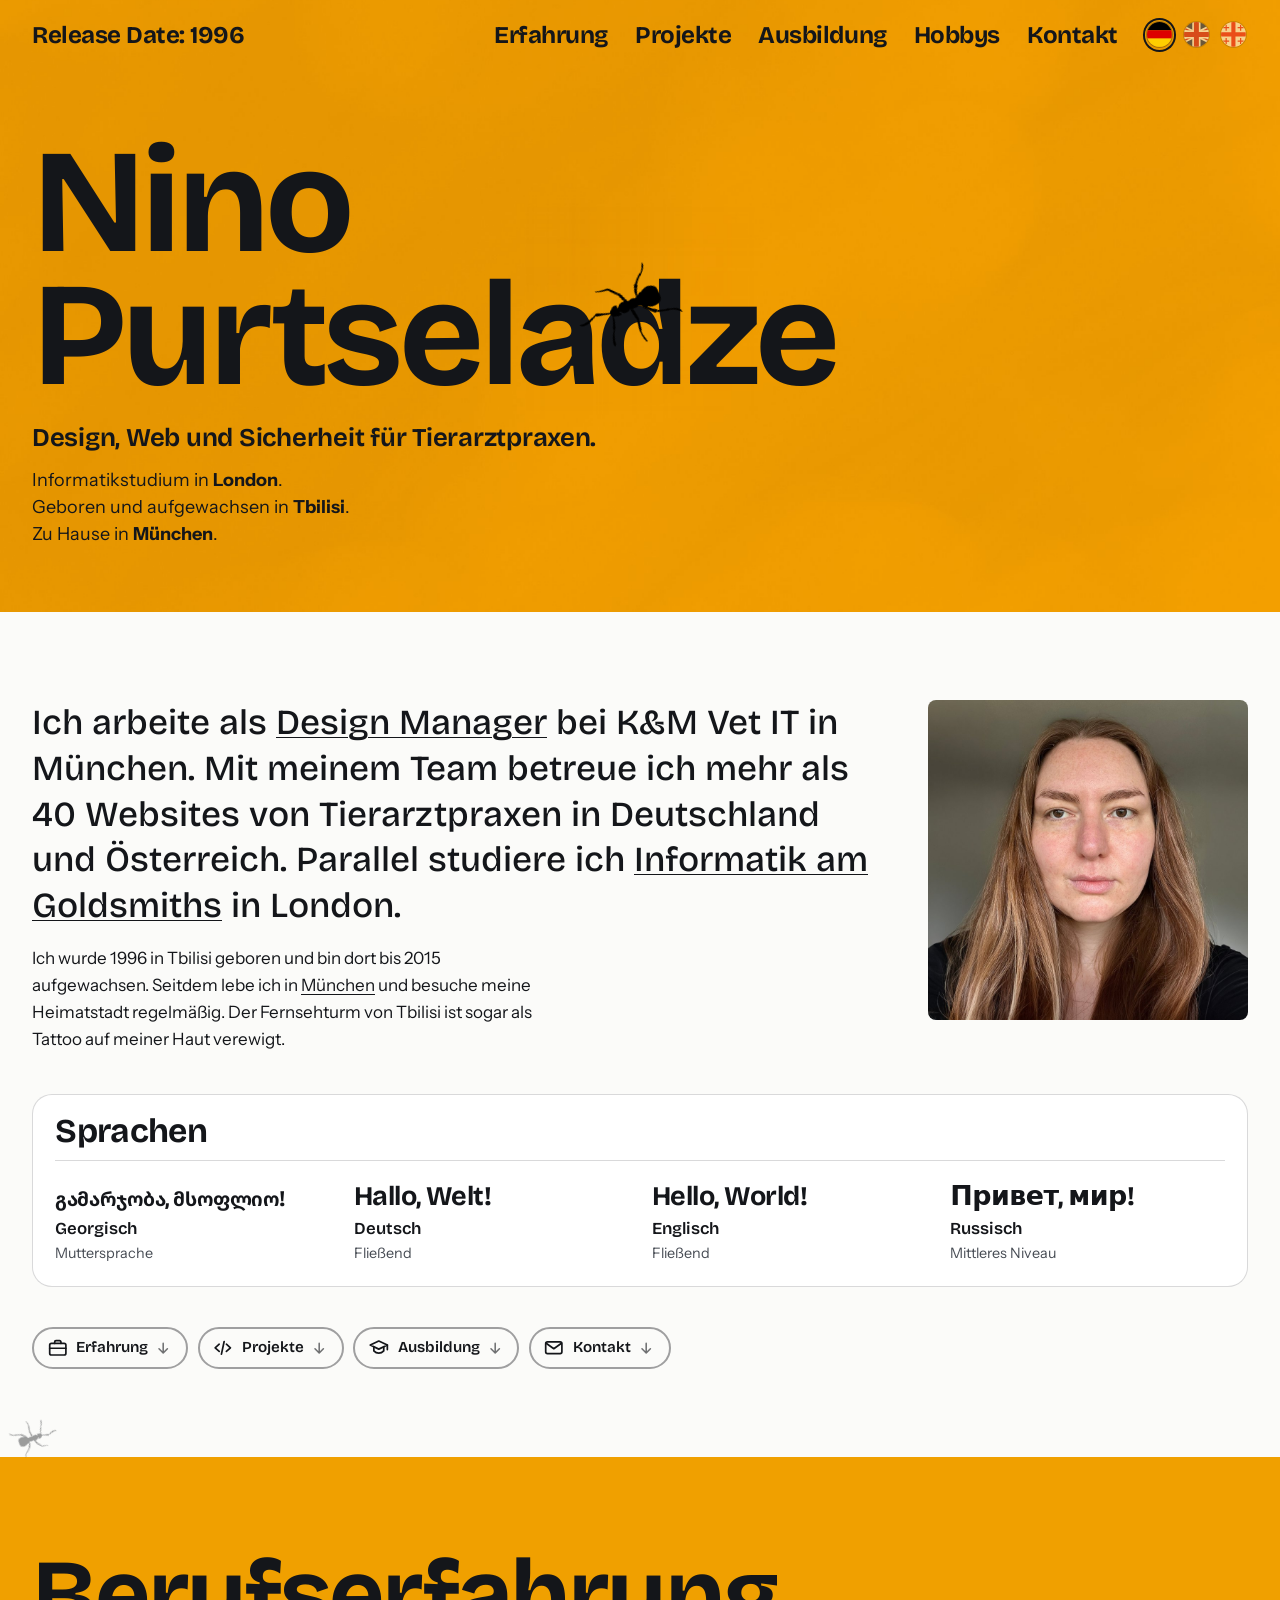
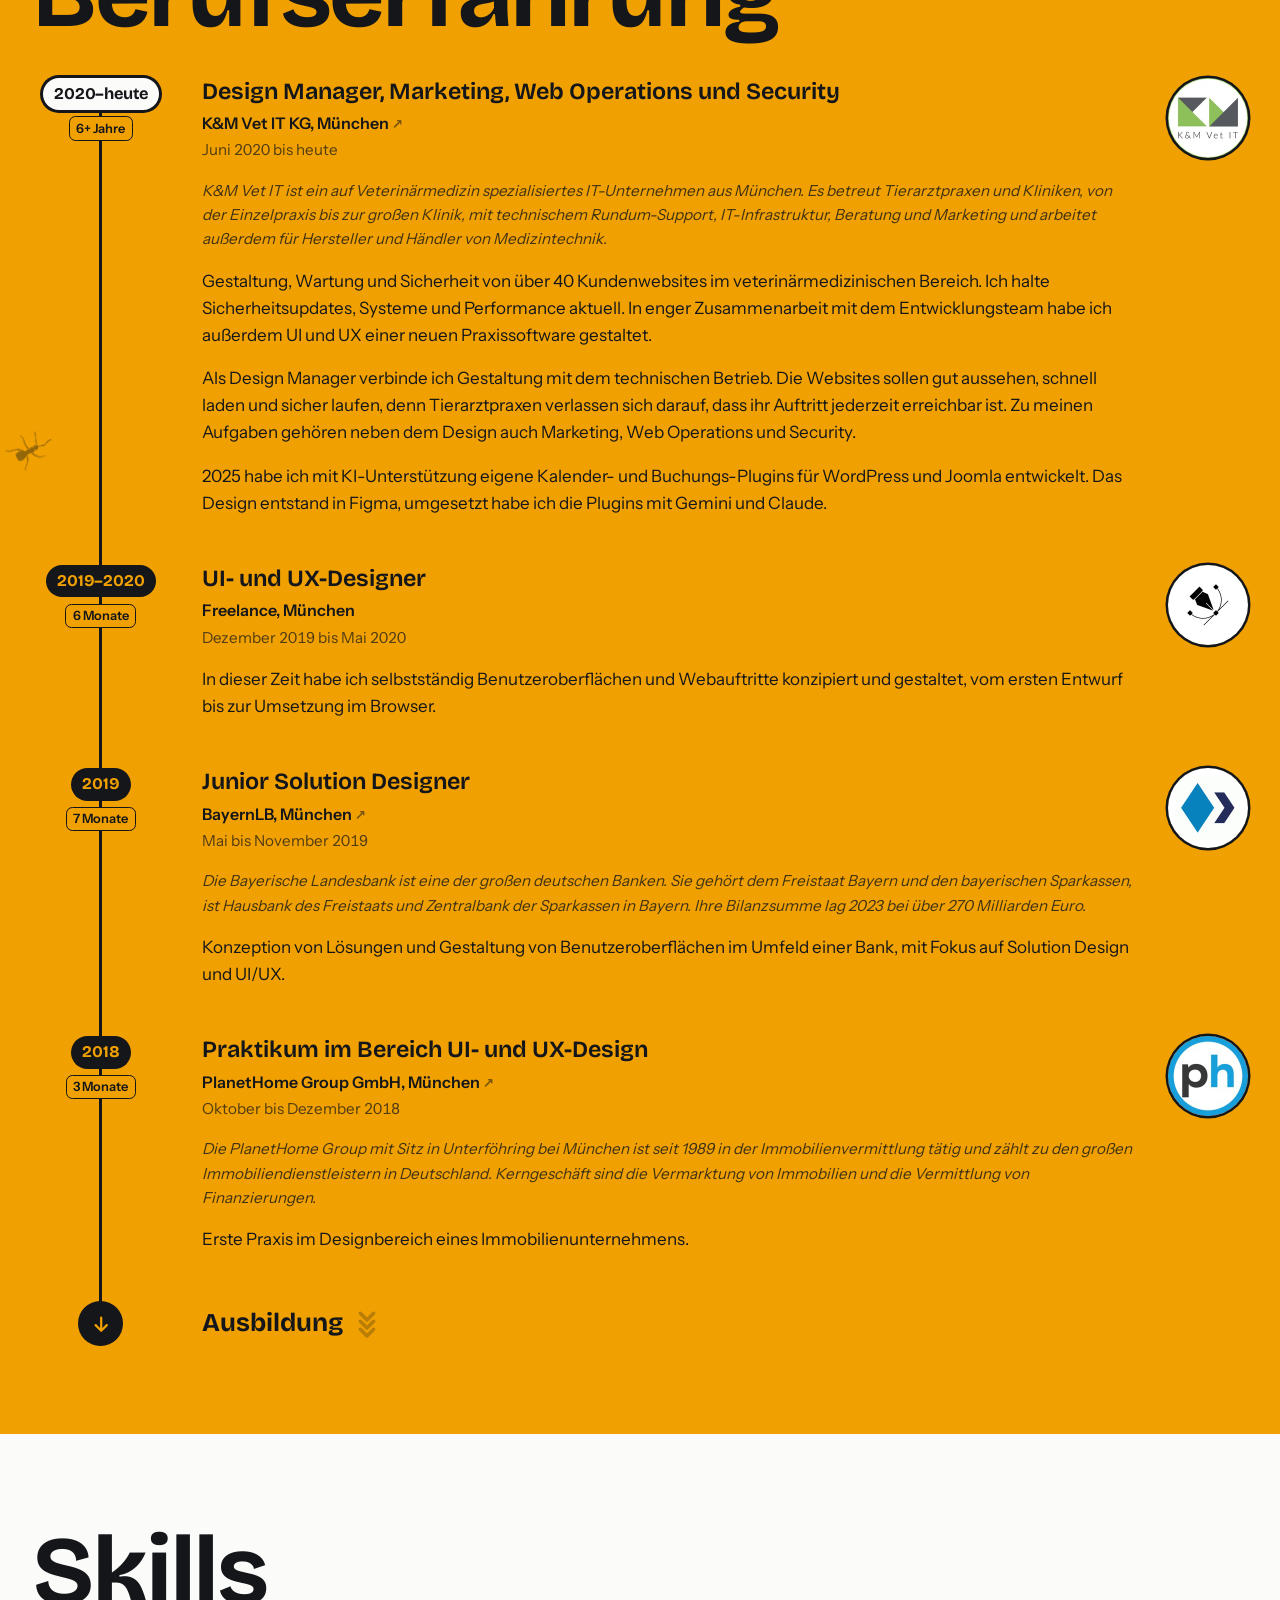
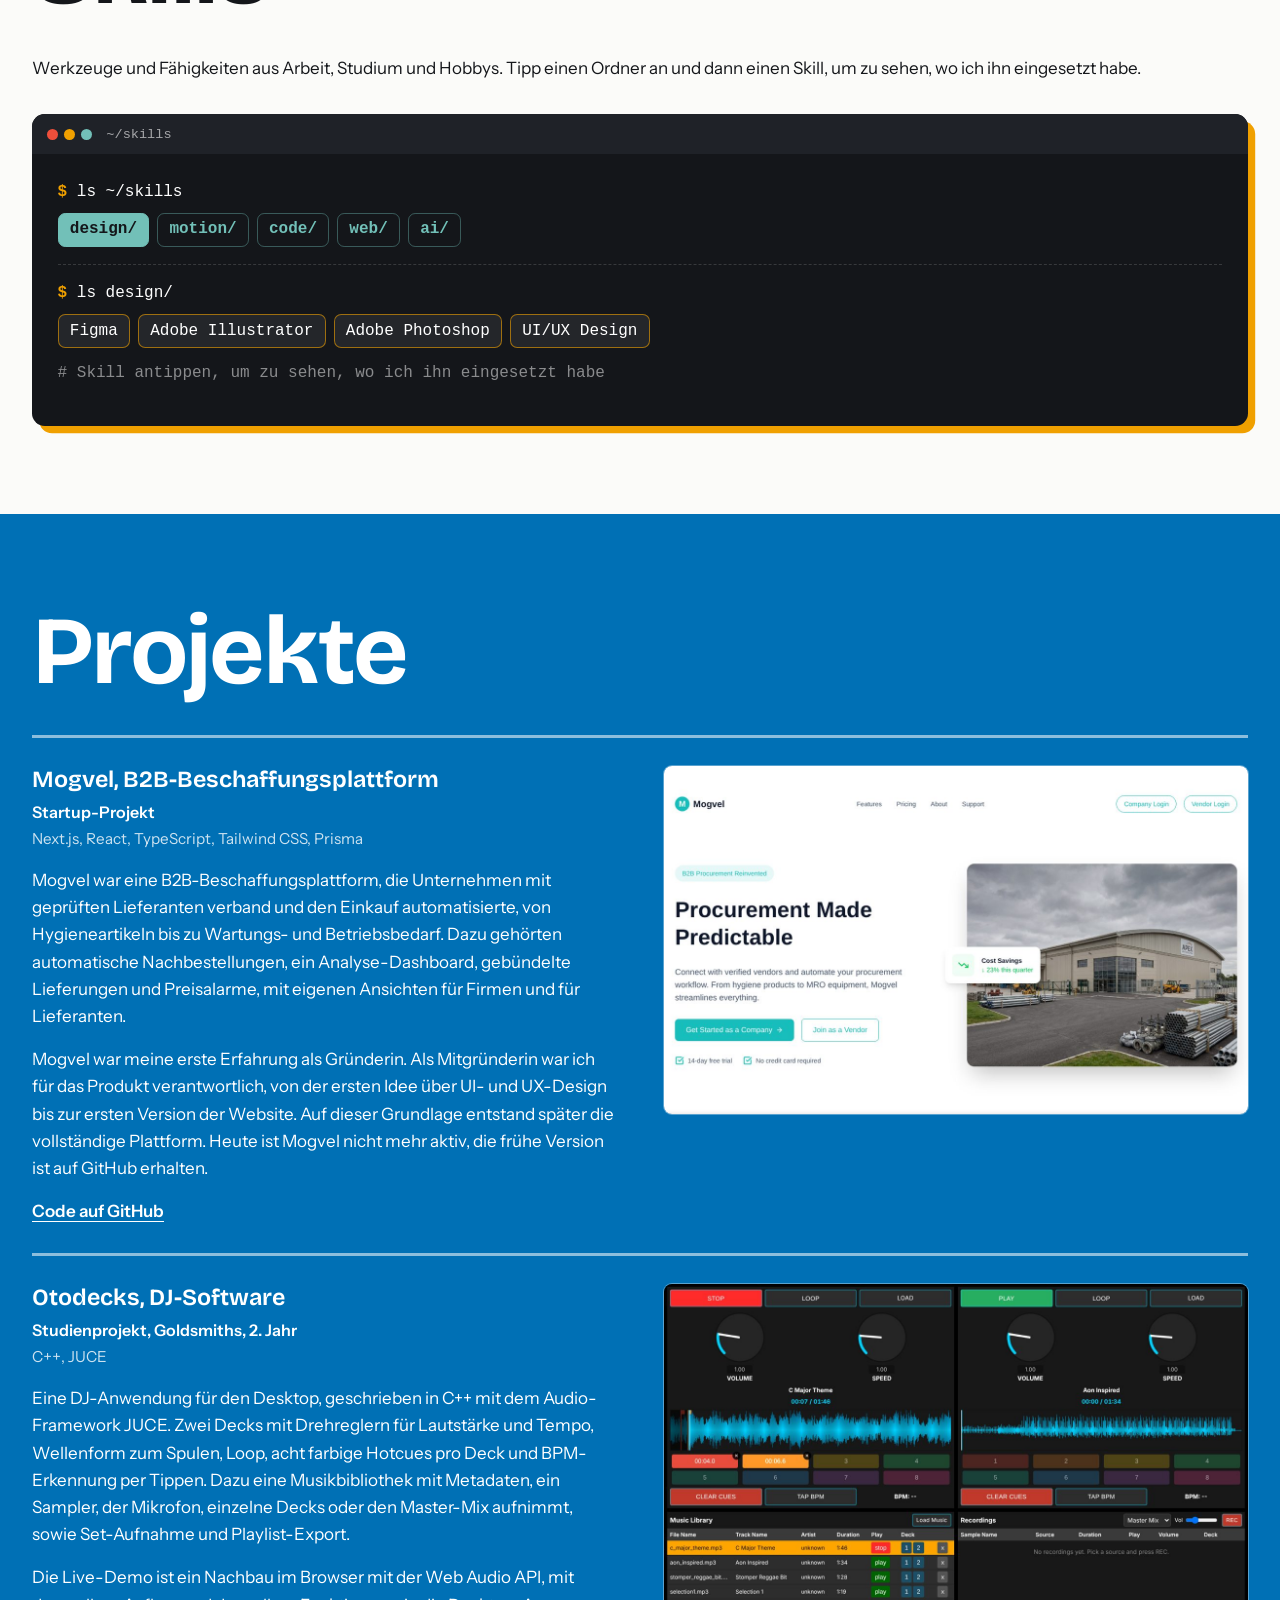
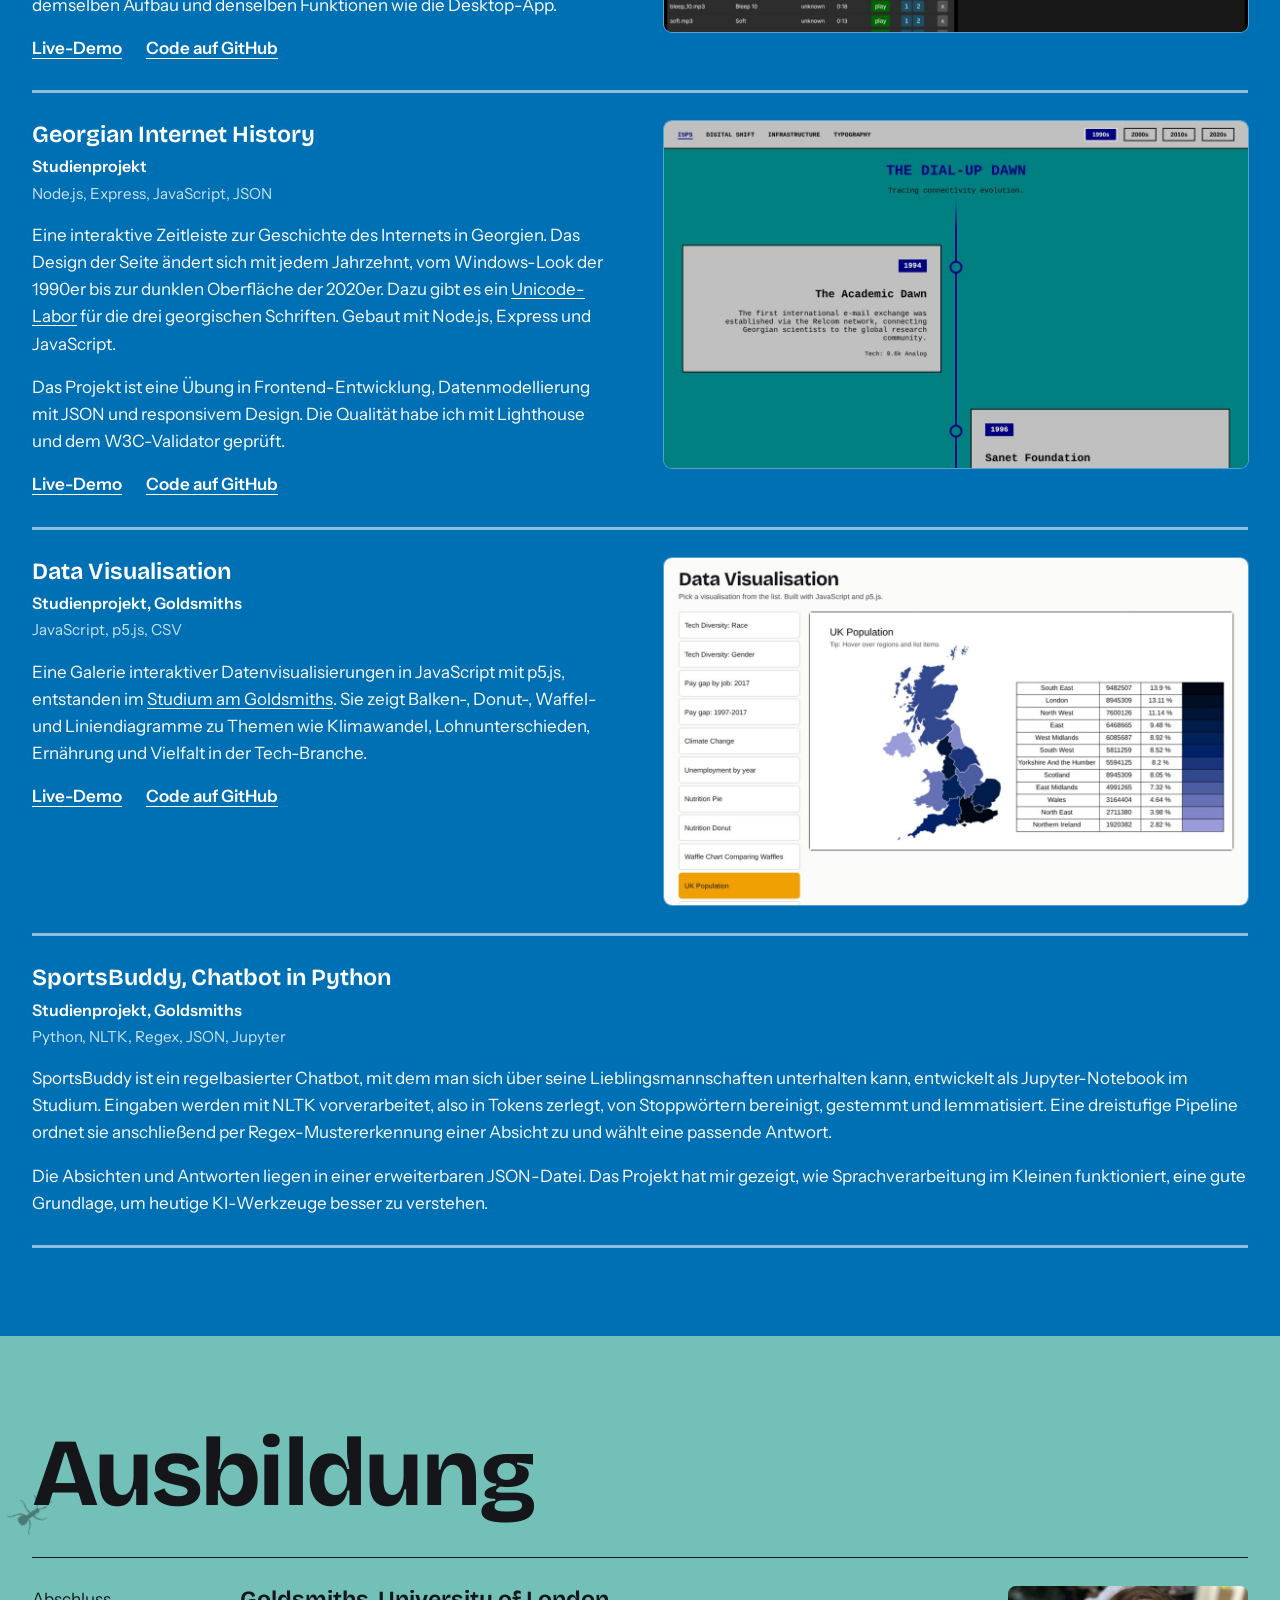
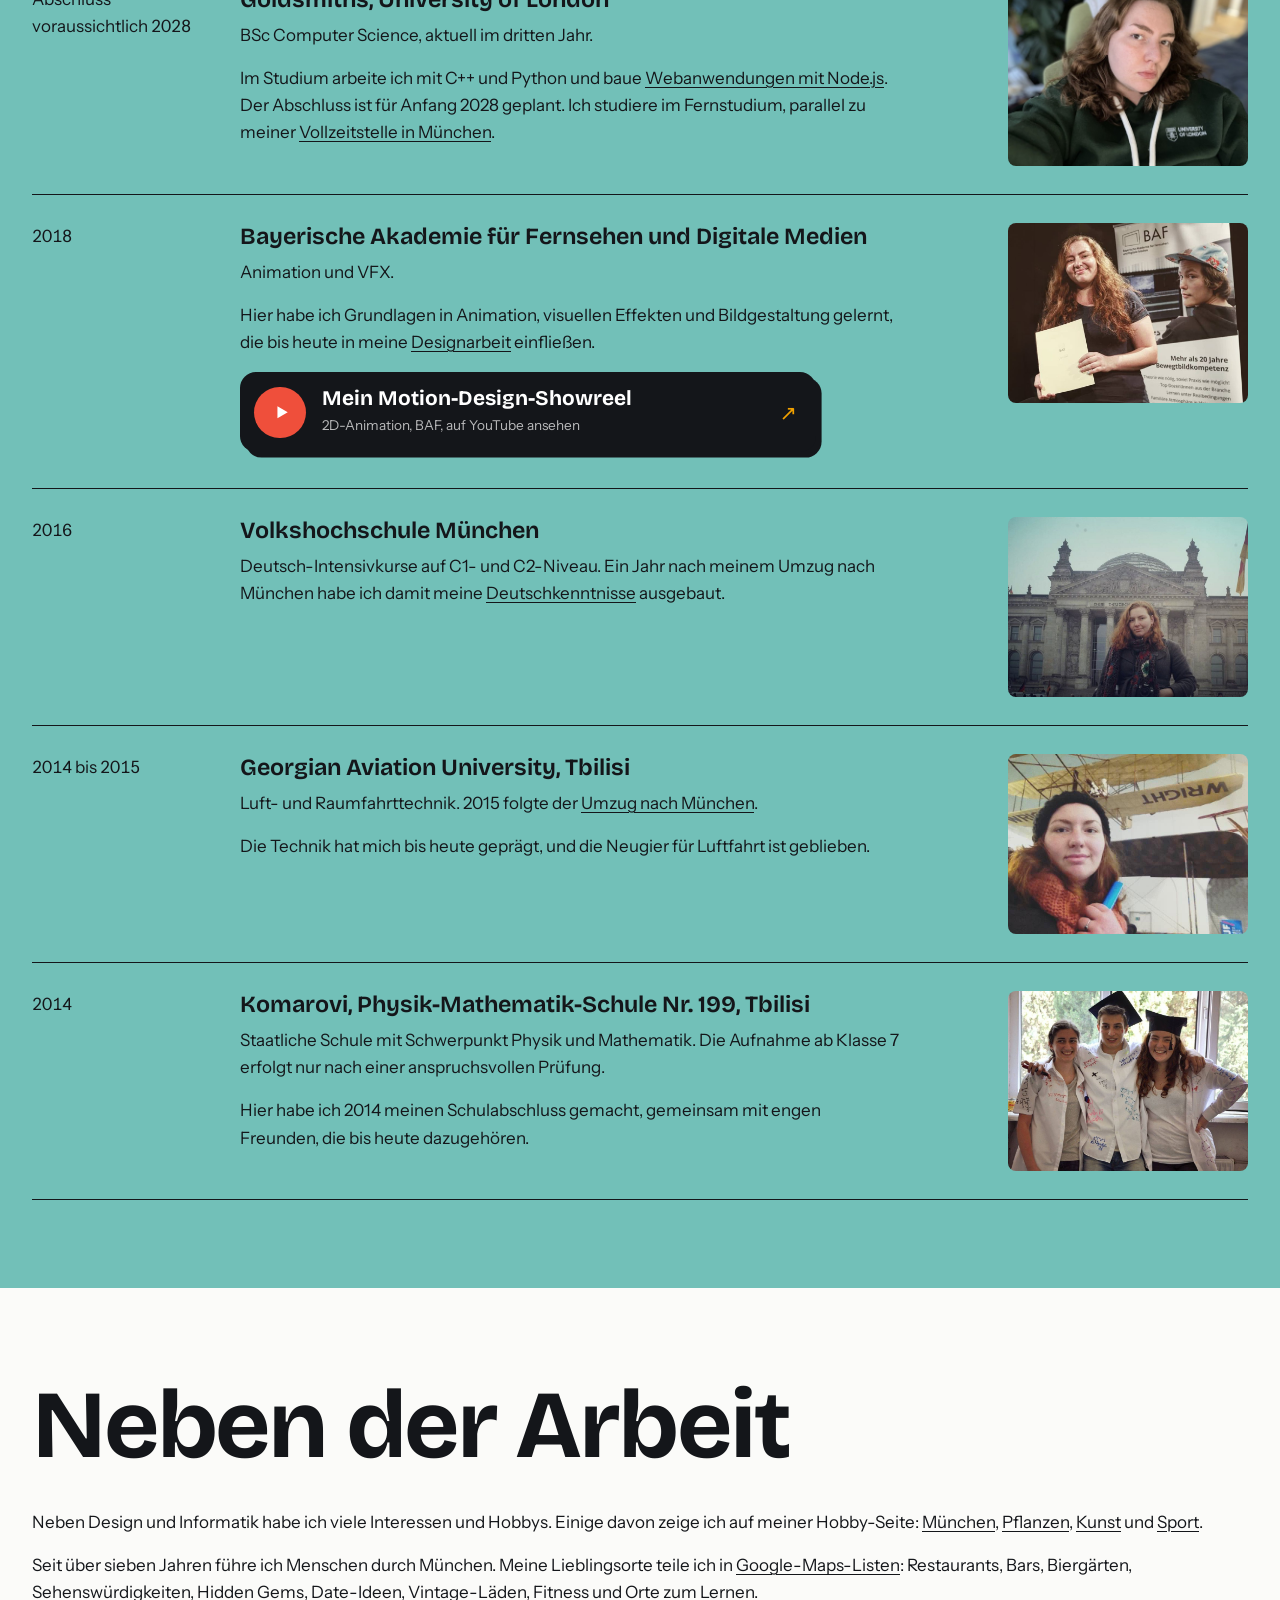
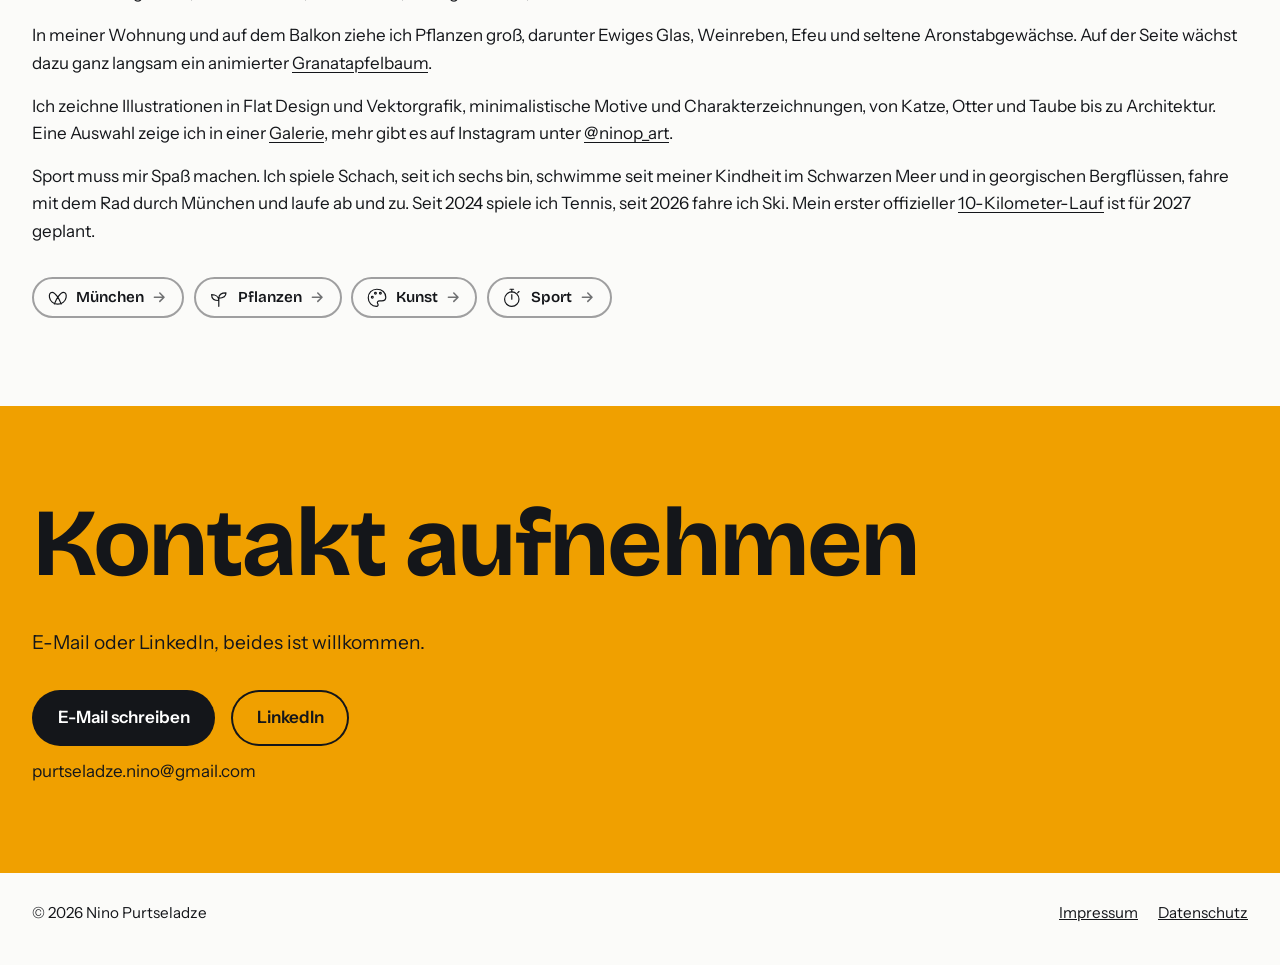
==== commit a095468d: "Use extensionless URLs for hobbies, impressum and datenschutz Co-Authored-By: Claude Opus 5.5 <norep" ====
--- a/index.html
+++ b/index.html
@@ -19,7 +19,7 @@
       <a href="#erfahrung"><span data-l="de">Erfahrung</span><span data-l="en">Experience</span><span data-l="ka">გამოცდილება</span></a>
       <a href="#projekte"><span data-l="de">Projekte</span><span data-l="en">Projects</span><span data-l="ka">პროექტები</span></a>
       <a href="#ausbildung"><span data-l="de">Ausbildung</span><span data-l="en">Education</span><span data-l="ka">განათლება</span></a>
-      <a href="hobbies.html"><span data-l="de">Hobbys</span><span data-l="en">Hobbies</span><span data-l="ka">ჰობები</span></a>
+      <a href="/hobbies"><span data-l="de">Hobbys</span><span data-l="en">Hobbies</span><span data-l="ka">ჰობები</span></a>
       <a href="#kontakt"><span data-l="de">Kontakt</span><span data-l="en">Contact</span><span data-l="ka">კონტაქტი</span></a>
       <span class="lang"><button type="button" data-set="de" aria-pressed="true" aria-label="Deutsch" title="Deutsch"><svg viewBox="0 0 24 24" aria-hidden="true"><rect width="24" height="8" fill="#000"/><rect y="8" width="24" height="8" fill="#DD0000"/><rect y="16" width="24" height="8" fill="#FFCE00"/></svg></button><button type="button" data-set="en" aria-pressed="false" aria-label="English" title="English"><svg viewBox="15 0 30 30" aria-hidden="true"><path fill="#012169" d="M0 0h60v30H0z"/><path stroke="#fff" stroke-width="6" d="M0 0l60 30m0-30L0 30"/><path stroke="#C8102E" stroke-width="2" d="M0 0l60 30m0-30L0 30"/><path stroke="#fff" stroke-width="10" d="M30 0v30M0 15h60"/><path stroke="#C8102E" stroke-width="6" d="M30 0v30M0 15h60"/></svg></button><button type="button" data-set="ka" aria-pressed="false" aria-label="ქართული" title="ქართული"><svg viewBox="0 0 24 24" aria-hidden="true"><rect width="24" height="24" fill="#fff"/><path fill="#E8112D" d="M10 0h4v24h-4zM0 10h24v4H0z"/><path stroke="#E8112D" stroke-width="1.2" d="M5 2.6v5.8M2.1 5.5h5.8M19 2.6v5.8M16.1 5.5h5.8M5 15.6v5.8M2.1 18.5h5.8M19 15.6v5.8M16.1 18.5h5.8"/></svg></button></span>
     </nav>
@@ -42,7 +42,7 @@
       <span data-l="de">Ich arbeite als <a class="il" href="#erfahrung">Design Manager</a> bei K&amp;M Vet IT in München. Mit meinem Team betreue ich mehr als 40 Websites von Tierarztpraxen in Deutschland und Österreich. Parallel studiere ich <a class="il" href="#ausbildung">Informatik am Goldsmiths</a> in London.</span>
       <span data-l="en">I work as <a class="il" href="#erfahrung">Design Manager</a> at K&amp;M Vet IT in Munich. With my team I look after more than 40 websites for veterinary clinics in Germany and Austria. Alongside, I study <a class="il" href="#ausbildung">computer science at Goldsmiths</a> in London.</span><span data-l="ka">მიუნხენში, K&amp;M Vet IT-ში <a class="il" href="#erfahrung">დიზაინ მენეჯერად</a> ვმუშაობ. გუნდთან ერთად გერმანიასა და ავსტრიაში ვეტერინარული კლინიკების 40-ზე მეტ ვებსაიტზე ვზრუნავ. პარალელურად <a class="il" href="#ausbildung">ლონდონის გოლდსმიტსის უნივერსიტეტში</a> კომპიუტერულ მეცნიერებას ვსწავლობ.</span>
     </p>
-    <p class="about"><span data-l="de">Ich wurde 1996 in Tbilisi geboren und bin dort bis 2015 aufgewachsen. Seitdem lebe ich in <a class="il" href="hobbies.html#muenchen">München</a> und besuche meine Heimatstadt regelmäßig. Der Fernsehturm von Tbilisi ist sogar als Tattoo auf meiner Haut verewigt.</span><span data-l="en">I was born in Tbilisi in 1996 and grew up there until 2015. Since then I have lived in <a class="il" href="hobbies.html#muenchen">Munich</a> and I visit my hometown regularly. The Tbilisi TV Tower is even tattooed on my skin.</span><span data-l="ka">1996 წელს თბილისში დავიბადე და 2015 წლამდე იქ გავიზარდე. ახლა <a class="il" href="hobbies.html#muenchen">მიუნხენში</a> ვცხოვრობ, თუმცა თბილისში ხშირად ჩავდივარ. მშობლიური ქალაქის სიყვარულს ჩემი ერთი ტატუც მოწმობს: თბილისის ტელეანძა.</span></p>
+    <p class="about"><span data-l="de">Ich wurde 1996 in Tbilisi geboren und bin dort bis 2015 aufgewachsen. Seitdem lebe ich in <a class="il" href="/hobbies#muenchen">München</a> und besuche meine Heimatstadt regelmäßig. Der Fernsehturm von Tbilisi ist sogar als Tattoo auf meiner Haut verewigt.</span><span data-l="en">I was born in Tbilisi in 1996 and grew up there until 2015. Since then I have lived in <a class="il" href="/hobbies#muenchen">Munich</a> and I visit my hometown regularly. The Tbilisi TV Tower is even tattooed on my skin.</span><span data-l="ka">1996 წელს თბილისში დავიბადე და 2015 წლამდე იქ გავიზარდე. ახლა <a class="il" href="/hobbies#muenchen">მიუნხენში</a> ვცხოვრობ, თუმცა თბილისში ხშირად ჩავდივარ. მშობლიური ქალაქის სიყვარულს ჩემი ერთი ტატუც მოწმობს: თბილისის ტელეანძა.</span></p>
     </div>
     <img class="me" src="img/nino.jpg" width="900" height="900" alt="Porträt von Nino Purtseladze">
   <div class="langmini" id="sprachen">
@@ -219,7 +219,7 @@
     <div class="row has-ph">
       <div class="when"><span data-l="de">2014 bis 2015</span><span data-l="en">2014 to 2015</span><span data-l="ka">2014 წლიდან 2015 წლამდე</span></div>
       <div><h3><span data-l="de">Georgian Aviation University, Tbilisi</span><span data-l="en">Georgian Aviation University, Tbilisi</span><span data-l="ka">საქართველოს საავიაციო უნივერსიტეტი, თბილისი</span></h3>
-        <p><span data-l="de">Luft- und Raumfahrttechnik. 2015 folgte der <a class="il" href="hobbies.html#muenchen">Umzug nach München</a>.</span><span data-l="en">Aerospace engineering. In 2015 I moved to Munich.</span><span data-l="ka">საჰაერო-კოსმოსური ინჟინერია. 2015 წელს საცხოვრებლად <a class="il" href="hobbies.html#muenchen">მიუნხენში</a> გადავედი.</span></p>
+        <p><span data-l="de">Luft- und Raumfahrttechnik. 2015 folgte der <a class="il" href="/hobbies#muenchen">Umzug nach München</a>.</span><span data-l="en">Aerospace engineering. In 2015 I moved to Munich.</span><span data-l="ka">საჰაერო-კოსმოსური ინჟინერია. 2015 წელს საცხოვრებლად <a class="il" href="/hobbies#muenchen">მიუნხენში</a> გადავედი.</span></p>
         <p><span data-l="de">Die Technik hat mich bis heute geprägt, und die Neugier für Luftfahrt ist geblieben.</span><span data-l="en">The engineering mindset has stayed with me, and so has my curiosity about aviation.</span><span data-l="ka">საინჟინრო აზროვნება დღემდე თან მდევს, ისევე როგორც ავიაციისადმი ინტერესი.</span></p></div>
       <div class="ph"><img src="img/wright.jpg" width="640" height="480" loading="lazy" alt="Nino vor einem Wright-Doppeldecker"></div>
     </div>
@@ -237,12 +237,12 @@
   <div class="wrap more2">
     <div class="mtxt">
       <h2><span data-l="de">Neben der Arbeit</span><span data-l="en">Outside of work</span><span data-l="ka">თავისუფალ დროს</span></h2>
-      <p><span data-l="de">Neben Design und Informatik habe ich viele Interessen und Hobbys. Einige davon zeige ich auf meiner Hobby-Seite: <a class="il" href="hobbies.html#muenchen">München</a>, <a class="il" href="hobbies.html#pflanzen">Pflanzen</a>, <a class="il" href="hobbies.html#kunst">Kunst</a> und <a class="il" href="hobbies.html#sport">Sport</a>.</span><span data-l="en">Besides design and computer science I have many interests and hobbies. Some of them come together on my hobbies page: <a class="il" href="hobbies.html#muenchen">Munich</a>, <a class="il" href="hobbies.html#pflanzen">plants</a>, <a class="il" href="hobbies.html#kunst">art</a> and <a class="il" href="hobbies.html#sport">sport</a>.</span><span data-l="ka">დიზაინისა და კომპიუტერული მეცნიერების მიღმა ბევრი სხვა ინტერესი მაქვს, რომლებიც ამ გვერდზე იყრის თავს: <a class="il" href="hobbies.html#muenchen">მიუნხენი</a>, <a class="il" href="hobbies.html#pflanzen">მცენარეები</a>, <a class="il" href="hobbies.html#kunst">ხელოვნება</a> და <a class="il" href="hobbies.html#sport">სპორტი</a>.</span></p>
-      <p><span data-l="de">Seit über sieben Jahren führe ich Menschen durch München. Meine Lieblingsorte teile ich in <a class="il" href="hobbies.html#muenchen">Google-Maps-Listen</a>: Restaurants, Bars, Biergärten, Sehenswürdigkeiten, Hidden Gems, Date-Ideen, Vintage-Läden, Fitness und Orte zum Lernen.</span><span data-l="en">For more than seven years I have guided people through Munich. I share my favourite places in <a class="il" href="hobbies.html#muenchen">Google Maps lists</a>: restaurants, bars, beer gardens, sights, hidden gems, date ideas, vintage stores, fitness and places to study.</span><span data-l="ka">შვიდ წელზე მეტია, რაც მიუნხენში ინდივიდუალურ ტურებს ვუძღვები. ჩემს საყვარელ ლოკაციებს <a class="il" href="hobbies.html#muenchen">Google Maps-ის კოლექციებში</a> ვუყრი თავს: რესტორნები, ბარები, ბირგარტენები, ღირსშესანიშნაობები, დამალული კუთხეები, იდეები პაემნისთვის, ვინტაჟ მაღაზიები, სავარჯიშო დარბაზები და მშვიდი ადგილები სამუშაოდ თუ სასწავლად.</span></p>
-      <p><span data-l="de">In meiner Wohnung und auf dem Balkon ziehe ich Pflanzen groß, darunter Ewiges Glas, Weinreben, Efeu und seltene Aronstabgewächse. Auf der Seite wächst dazu ganz langsam ein animierter <a class="il" href="hobbies.html#pflanzen">Granatapfelbaum</a>.</span><span data-l="en">In my flat and on my balcony I grow plants, including Ewiges Glas, grapevines, ivy and rare aroids. On the page, an animated <a class="il" href="hobbies.html#pflanzen">pomegranate tree</a> grows very slowly too.</span><span data-l="ka">ჩემს ბინასა და აივანზე მწვანე გარემო მაქვს მოწყობილი. ვუვლი ტერარიუმებს (Ewiges Glas), ვაზს, სუროსა და იშვიათ აროიდებს. ამ გვერდზე კი ძალიან ნელა ჩემი ანიმაციური <a class="il" href="hobbies.html#pflanzen">ბროწეულის ხეც</a> იზრდება.</span></p>
-      <p><span data-l="de">Ich zeichne Illustrationen in Flat Design und Vektorgrafik, minimalistische Motive und Charakterzeichnungen, von Katze, Otter und Taube bis zu Architektur. Eine Auswahl zeige ich in einer <a class="il" href="hobbies.html#kunst">Galerie</a>, mehr gibt es auf Instagram unter <a class="il" href="https://www.instagram.com/ninop_art" target="_blank" rel="noopener">@ninop_art</a>.</span><span data-l="en">I draw illustrations in flat design and vector style, minimalist motifs and character art, from a cat, an otter and a pigeon to architecture. A selection is shown in a <a class="il" href="hobbies.html#kunst">gallery</a>, and there is more on Instagram at <a class="il" href="https://www.instagram.com/ninop_art" target="_blank" rel="noopener">@ninop_art</a>.</span><span data-l="ka">ვქმნი ციფრულ ილუსტრაციებს Flat Design-ისა და ვექტორული გრაფიკის სტილში: მინიმალისტურ მოტივებსა და პერსონაჟებს, კატებიდან, წავებიდან და მტრედებიდან დაწყებული, ურბანული არქიტექტურით დასრულებული. ნამუშევრების ნაწილი აქაურ <a class="il" href="hobbies.html#kunst">გალერეაშია</a>, სრული პორტფოლიო კი ჩემს Instagram-ზე (<a class="il" href="https://www.instagram.com/ninop_art" target="_blank" rel="noopener">@ninop_art</a>).</span></p>
-      <p><span data-l="de">Sport muss mir Spaß machen. Ich spiele Schach, seit ich sechs bin, schwimme seit meiner Kindheit im Schwarzen Meer und in georgischen Bergflüssen, fahre mit dem Rad durch München und laufe ab und zu. Seit 2024 spiele ich Tennis, seit 2026 fahre ich Ski. Mein erster offizieller <a class="il" href="hobbies.html#sport">10-Kilometer-Lauf</a> ist für 2027 geplant.</span><span data-l="en">Sport has to be fun for me. I have played chess since I was six, swum since childhood in the Black Sea and Georgian mountain rivers, cycle around Munich and run now and then. I started tennis in 2024 and skiing in 2026. My <a class="il" href="hobbies.html#sport">first official 10k</a> is planned for 2027.</span><span data-l="ka">სპორტი ჩემთვის პირველ რიგში სიამოვნებაა. ექვსი წლიდან ჭადრაკს ვთამაშობ, ბავშვობიდან ვცურავ შავ ზღვასა და საქართველოს მთის მდინარეებში, მიუნხენში ხშირად ველოსიპედით გადავაადგილდები და დროდადრო დავრბივარ. 2024 წლიდან ჩოგბურთს მივუერთდი, 2026 წლიდან კი თხილამურებით სრიალს. ჩემი პირველი ოფიციალური <a class="il" href="hobbies.html#sport">10-კილომეტრიანი გარბენი</a> 2027 წლისთვის მაქვს მიზნად დასახული.</span></p>
-      <nav class="jump" aria-label="Hobbys"><a class="j1" href="hobbies.html#muenchen"><svg class="ji" viewBox="0 0 48 48" fill="none" stroke="currentColor" stroke-width="2.6" stroke-linecap="round" stroke-linejoin="round" aria-hidden="true"><path d="M24 22.5C20 17 16.5 12 11.5 12 6.5 12 4.5 17 5.5 23 6.8 31 14 38 24 38s17.2-7 18.5-15c1-6-1-11-6-11-5 0-8.5 5-12.5 10.5"/><path d="M24 22.5c-2.8 4-4.8 8.5-7.5 15M24 22.5c2.8 4 4.8 8.5 7.5 15"/></svg><span class="jl"><span data-l="de">München</span><span data-l="en">Munich</span><span data-l="ka">მიუნხენი</span></span><svg class="ja" viewBox="0 0 24 24" fill="none" stroke="currentColor" stroke-width="2.6" stroke-linecap="round" stroke-linejoin="round" aria-hidden="true"><path d="M4 12h15M13 5l7 7-7 7"/></svg></a><a class="j2" href="hobbies.html#pflanzen"><svg class="ji" viewBox="0 0 48 48" fill="none" stroke="currentColor" stroke-width="2.6" stroke-linecap="round" stroke-linejoin="round" aria-hidden="true"><path d="M24 43V23M24 30c0-8-7-13-16-13 0 9 6 13 16 13M24 25c0-8 7-12 16-12 0 8-6 12-16 12"/></svg><span class="jl"><span data-l="de">Pflanzen</span><span data-l="en">Plants</span><span data-l="ka">მცენარეები</span></span><svg class="ja" viewBox="0 0 24 24" fill="none" stroke="currentColor" stroke-width="2.6" stroke-linecap="round" stroke-linejoin="round" aria-hidden="true"><path d="M4 12h15M13 5l7 7-7 7"/></svg></a><a class="j3" href="hobbies.html#kunst"><svg class="ji" viewBox="0 0 48 48" fill="none" stroke="currentColor" stroke-width="2.6" stroke-linecap="round" stroke-linejoin="round" aria-hidden="true"><path d="M24 5C13 5 5 13 5 24s8 19 18 19c4 0 5-3 3-6s0-6 4-6h5c6 0 9-3 9-8C44 12 36 5 24 5z"/><circle cx="14" cy="23" r="2"/><circle cx="21" cy="14" r="2"/><circle cx="32" cy="14" r="2"/></svg><span class="jl"><span data-l="de">Kunst</span><span data-l="en">Art</span><span data-l="ka">ხელოვნება</span></span><svg class="ja" viewBox="0 0 24 24" fill="none" stroke="currentColor" stroke-width="2.6" stroke-linecap="round" stroke-linejoin="round" aria-hidden="true"><path d="M4 12h15M13 5l7 7-7 7"/></svg></a><a class="j4" href="hobbies.html#sport"><svg class="ji" viewBox="0 0 48 48" fill="none" stroke="currentColor" stroke-width="2.6" stroke-linecap="round" stroke-linejoin="round" aria-hidden="true"><circle cx="24" cy="27" r="16"/><path d="M24 27V17M20 5h8M24 5v6M37 13l3-3"/></svg><span class="jl"><span data-l="de">Sport</span><span data-l="en">Sport</span><span data-l="ka">სპორტი</span></span><svg class="ja" viewBox="0 0 24 24" fill="none" stroke="currentColor" stroke-width="2.6" stroke-linecap="round" stroke-linejoin="round" aria-hidden="true"><path d="M4 12h15M13 5l7 7-7 7"/></svg></a></nav>
+      <p><span data-l="de">Neben Design und Informatik habe ich viele Interessen und Hobbys. Einige davon zeige ich auf meiner Hobby-Seite: <a class="il" href="/hobbies#muenchen">München</a>, <a class="il" href="/hobbies#pflanzen">Pflanzen</a>, <a class="il" href="/hobbies#kunst">Kunst</a> und <a class="il" href="/hobbies#sport">Sport</a>.</span><span data-l="en">Besides design and computer science I have many interests and hobbies. Some of them come together on my hobbies page: <a class="il" href="/hobbies#muenchen">Munich</a>, <a class="il" href="/hobbies#pflanzen">plants</a>, <a class="il" href="/hobbies#kunst">art</a> and <a class="il" href="/hobbies#sport">sport</a>.</span><span data-l="ka">დიზაინისა და კომპიუტერული მეცნიერების მიღმა ბევრი სხვა ინტერესი მაქვს, რომლებიც ამ გვერდზე იყრის თავს: <a class="il" href="/hobbies#muenchen">მიუნხენი</a>, <a class="il" href="/hobbies#pflanzen">მცენარეები</a>, <a class="il" href="/hobbies#kunst">ხელოვნება</a> და <a class="il" href="/hobbies#sport">სპორტი</a>.</span></p>
+      <p><span data-l="de">Seit über sieben Jahren führe ich Menschen durch München. Meine Lieblingsorte teile ich in <a class="il" href="/hobbies#muenchen">Google-Maps-Listen</a>: Restaurants, Bars, Biergärten, Sehenswürdigkeiten, Hidden Gems, Date-Ideen, Vintage-Läden, Fitness und Orte zum Lernen.</span><span data-l="en">For more than seven years I have guided people through Munich. I share my favourite places in <a class="il" href="/hobbies#muenchen">Google Maps lists</a>: restaurants, bars, beer gardens, sights, hidden gems, date ideas, vintage stores, fitness and places to study.</span><span data-l="ka">შვიდ წელზე მეტია, რაც მიუნხენში ინდივიდუალურ ტურებს ვუძღვები. ჩემს საყვარელ ლოკაციებს <a class="il" href="/hobbies#muenchen">Google Maps-ის კოლექციებში</a> ვუყრი თავს: რესტორნები, ბარები, ბირგარტენები, ღირსშესანიშნაობები, დამალული კუთხეები, იდეები პაემნისთვის, ვინტაჟ მაღაზიები, სავარჯიშო დარბაზები და მშვიდი ადგილები სამუშაოდ თუ სასწავლად.</span></p>
+      <p><span data-l="de">In meiner Wohnung und auf dem Balkon ziehe ich Pflanzen groß, darunter Ewiges Glas, Weinreben, Efeu und seltene Aronstabgewächse. Auf der Seite wächst dazu ganz langsam ein animierter <a class="il" href="/hobbies#pflanzen">Granatapfelbaum</a>.</span><span data-l="en">In my flat and on my balcony I grow plants, including Ewiges Glas, grapevines, ivy and rare aroids. On the page, an animated <a class="il" href="/hobbies#pflanzen">pomegranate tree</a> grows very slowly too.</span><span data-l="ka">ჩემს ბინასა და აივანზე მწვანე გარემო მაქვს მოწყობილი. ვუვლი ტერარიუმებს (Ewiges Glas), ვაზს, სუროსა და იშვიათ აროიდებს. ამ გვერდზე კი ძალიან ნელა ჩემი ანიმაციური <a class="il" href="/hobbies#pflanzen">ბროწეულის ხეც</a> იზრდება.</span></p>
+      <p><span data-l="de">Ich zeichne Illustrationen in Flat Design und Vektorgrafik, minimalistische Motive und Charakterzeichnungen, von Katze, Otter und Taube bis zu Architektur. Eine Auswahl zeige ich in einer <a class="il" href="/hobbies#kunst">Galerie</a>, mehr gibt es auf Instagram unter <a class="il" href="https://www.instagram.com/ninop_art" target="_blank" rel="noopener">@ninop_art</a>.</span><span data-l="en">I draw illustrations in flat design and vector style, minimalist motifs and character art, from a cat, an otter and a pigeon to architecture. A selection is shown in a <a class="il" href="/hobbies#kunst">gallery</a>, and there is more on Instagram at <a class="il" href="https://www.instagram.com/ninop_art" target="_blank" rel="noopener">@ninop_art</a>.</span><span data-l="ka">ვქმნი ციფრულ ილუსტრაციებს Flat Design-ისა და ვექტორული გრაფიკის სტილში: მინიმალისტურ მოტივებსა და პერსონაჟებს, კატებიდან, წავებიდან და მტრედებიდან დაწყებული, ურბანული არქიტექტურით დასრულებული. ნამუშევრების ნაწილი აქაურ <a class="il" href="/hobbies#kunst">გალერეაშია</a>, სრული პორტფოლიო კი ჩემს Instagram-ზე (<a class="il" href="https://www.instagram.com/ninop_art" target="_blank" rel="noopener">@ninop_art</a>).</span></p>
+      <p><span data-l="de">Sport muss mir Spaß machen. Ich spiele Schach, seit ich sechs bin, schwimme seit meiner Kindheit im Schwarzen Meer und in georgischen Bergflüssen, fahre mit dem Rad durch München und laufe ab und zu. Seit 2024 spiele ich Tennis, seit 2026 fahre ich Ski. Mein erster offizieller <a class="il" href="/hobbies#sport">10-Kilometer-Lauf</a> ist für 2027 geplant.</span><span data-l="en">Sport has to be fun for me. I have played chess since I was six, swum since childhood in the Black Sea and Georgian mountain rivers, cycle around Munich and run now and then. I started tennis in 2024 and skiing in 2026. My <a class="il" href="/hobbies#sport">first official 10k</a> is planned for 2027.</span><span data-l="ka">სპორტი ჩემთვის პირველ რიგში სიამოვნებაა. ექვსი წლიდან ჭადრაკს ვთამაშობ, ბავშვობიდან ვცურავ შავ ზღვასა და საქართველოს მთის მდინარეებში, მიუნხენში ხშირად ველოსიპედით გადავაადგილდები და დროდადრო დავრბივარ. 2024 წლიდან ჩოგბურთს მივუერთდი, 2026 წლიდან კი თხილამურებით სრიალს. ჩემი პირველი ოფიციალური <a class="il" href="/hobbies#sport">10-კილომეტრიანი გარბენი</a> 2027 წლისთვის მაქვს მიზნად დასახული.</span></p>
+      <nav class="jump" aria-label="Hobbys"><a class="j1" href="/hobbies#muenchen"><svg class="ji" viewBox="0 0 48 48" fill="none" stroke="currentColor" stroke-width="2.6" stroke-linecap="round" stroke-linejoin="round" aria-hidden="true"><path d="M24 22.5C20 17 16.5 12 11.5 12 6.5 12 4.5 17 5.5 23 6.8 31 14 38 24 38s17.2-7 18.5-15c1-6-1-11-6-11-5 0-8.5 5-12.5 10.5"/><path d="M24 22.5c-2.8 4-4.8 8.5-7.5 15M24 22.5c2.8 4 4.8 8.5 7.5 15"/></svg><span class="jl"><span data-l="de">München</span><span data-l="en">Munich</span><span data-l="ka">მიუნხენი</span></span><svg class="ja" viewBox="0 0 24 24" fill="none" stroke="currentColor" stroke-width="2.6" stroke-linecap="round" stroke-linejoin="round" aria-hidden="true"><path d="M4 12h15M13 5l7 7-7 7"/></svg></a><a class="j2" href="/hobbies#pflanzen"><svg class="ji" viewBox="0 0 48 48" fill="none" stroke="currentColor" stroke-width="2.6" stroke-linecap="round" stroke-linejoin="round" aria-hidden="true"><path d="M24 43V23M24 30c0-8-7-13-16-13 0 9 6 13 16 13M24 25c0-8 7-12 16-12 0 8-6 12-16 12"/></svg><span class="jl"><span data-l="de">Pflanzen</span><span data-l="en">Plants</span><span data-l="ka">მცენარეები</span></span><svg class="ja" viewBox="0 0 24 24" fill="none" stroke="currentColor" stroke-width="2.6" stroke-linecap="round" stroke-linejoin="round" aria-hidden="true"><path d="M4 12h15M13 5l7 7-7 7"/></svg></a><a class="j3" href="/hobbies#kunst"><svg class="ji" viewBox="0 0 48 48" fill="none" stroke="currentColor" stroke-width="2.6" stroke-linecap="round" stroke-linejoin="round" aria-hidden="true"><path d="M24 5C13 5 5 13 5 24s8 19 18 19c4 0 5-3 3-6s0-6 4-6h5c6 0 9-3 9-8C44 12 36 5 24 5z"/><circle cx="14" cy="23" r="2"/><circle cx="21" cy="14" r="2"/><circle cx="32" cy="14" r="2"/></svg><span class="jl"><span data-l="de">Kunst</span><span data-l="en">Art</span><span data-l="ka">ხელოვნება</span></span><svg class="ja" viewBox="0 0 24 24" fill="none" stroke="currentColor" stroke-width="2.6" stroke-linecap="round" stroke-linejoin="round" aria-hidden="true"><path d="M4 12h15M13 5l7 7-7 7"/></svg></a><a class="j4" href="/hobbies#sport"><svg class="ji" viewBox="0 0 48 48" fill="none" stroke="currentColor" stroke-width="2.6" stroke-linecap="round" stroke-linejoin="round" aria-hidden="true"><circle cx="24" cy="27" r="16"/><path d="M24 27V17M20 5h8M24 5v6M37 13l3-3"/></svg><span class="jl"><span data-l="de">Sport</span><span data-l="en">Sport</span><span data-l="ka">სპორტი</span></span><svg class="ja" viewBox="0 0 24 24" fill="none" stroke="currentColor" stroke-width="2.6" stroke-linecap="round" stroke-linejoin="round" aria-hidden="true"><path d="M4 12h15M13 5l7 7-7 7"/></svg></a></nav>
     </div>
   </div>
 </section>
@@ -263,7 +263,7 @@
 <footer>
   <div class="wrap">
     <span>&copy; 2026 <span data-l="de">Nino Purtseladze</span><span data-l="en">Nino Purtseladze</span><span data-l="ka">ნინო ფურცელაძე</span></span>
-    <span><a href="impressum.html">Impressum</a><a href="datenschutz.html"><span data-l="de">Datenschutz</span><span data-l="en">Privacy</span><span data-l="ka">კონფიდენციალურობა</span></a></span>
+    <span><a href="/impressum">Impressum</a><a href="/datenschutz"><span data-l="de">Datenschutz</span><span data-l="en">Privacy</span><span data-l="ka">კონფიდენციალურობა</span></a></span>
   </div>
 </footer>
 
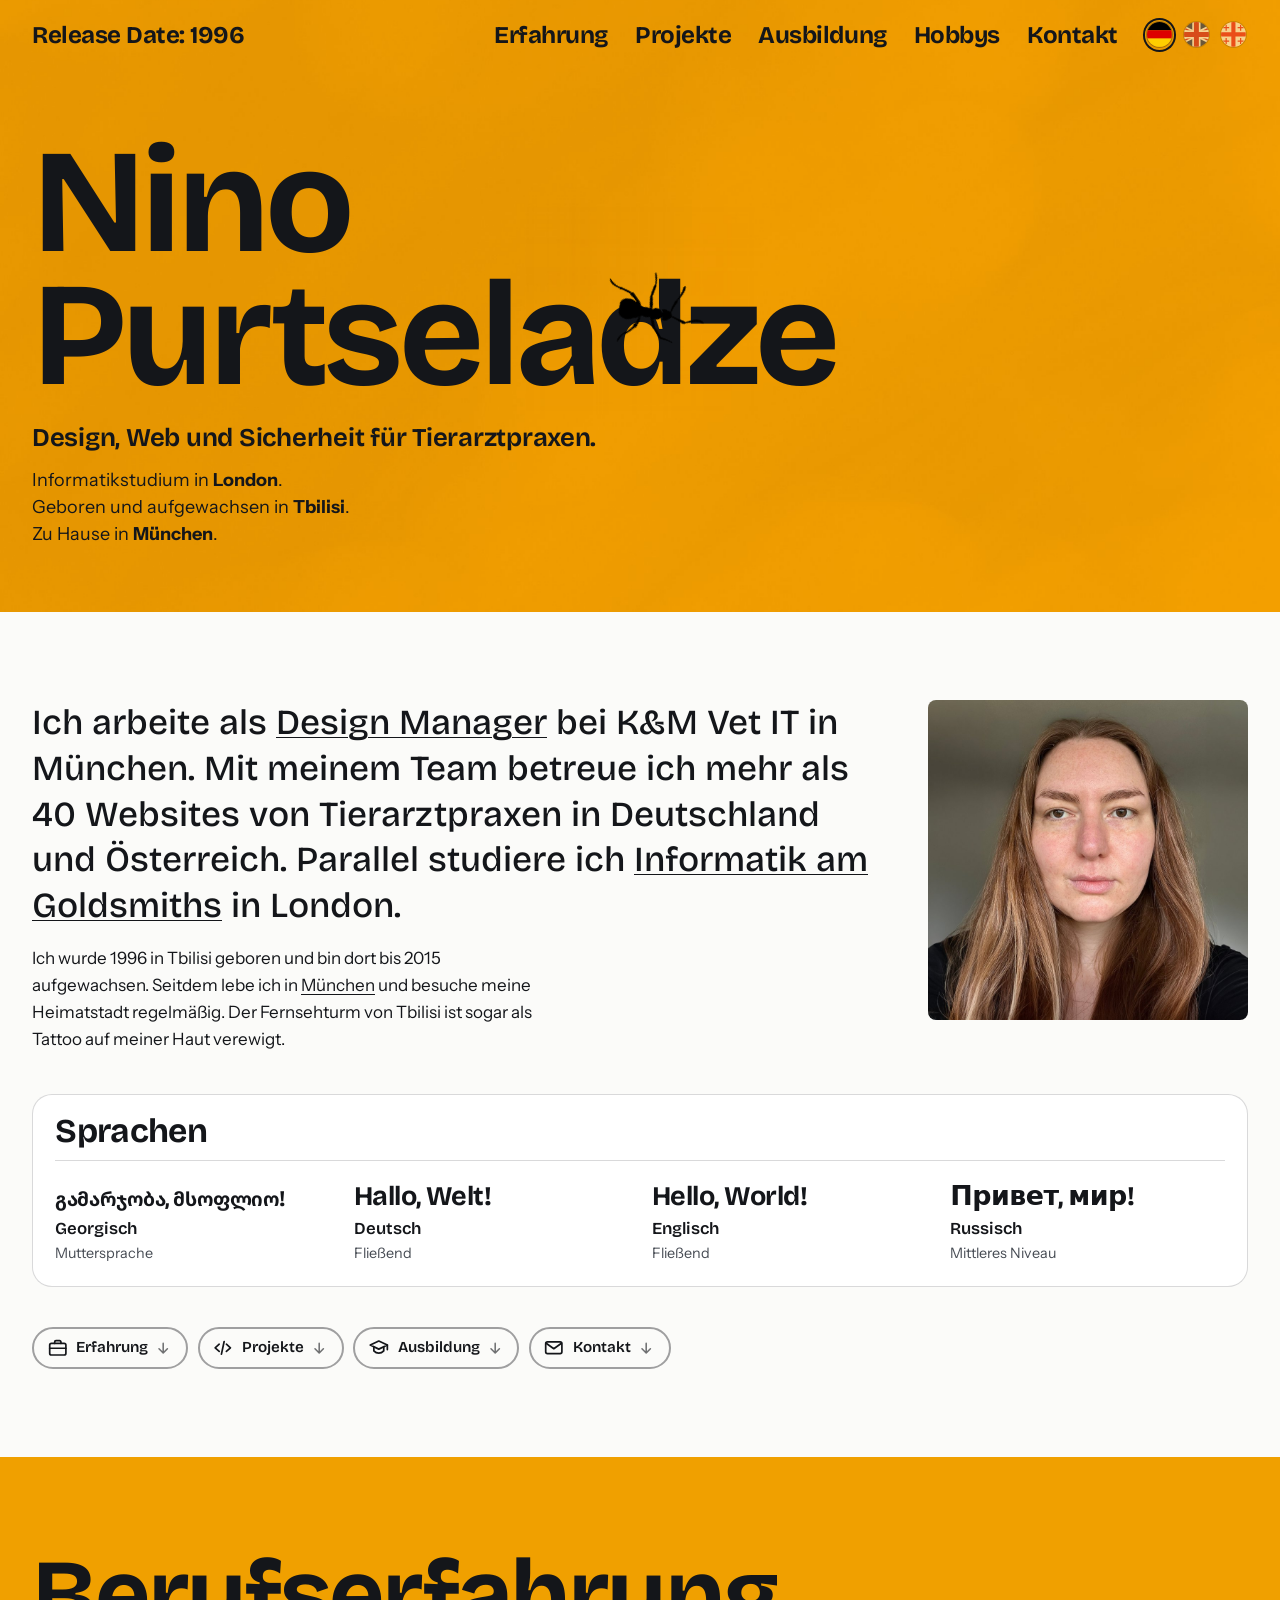
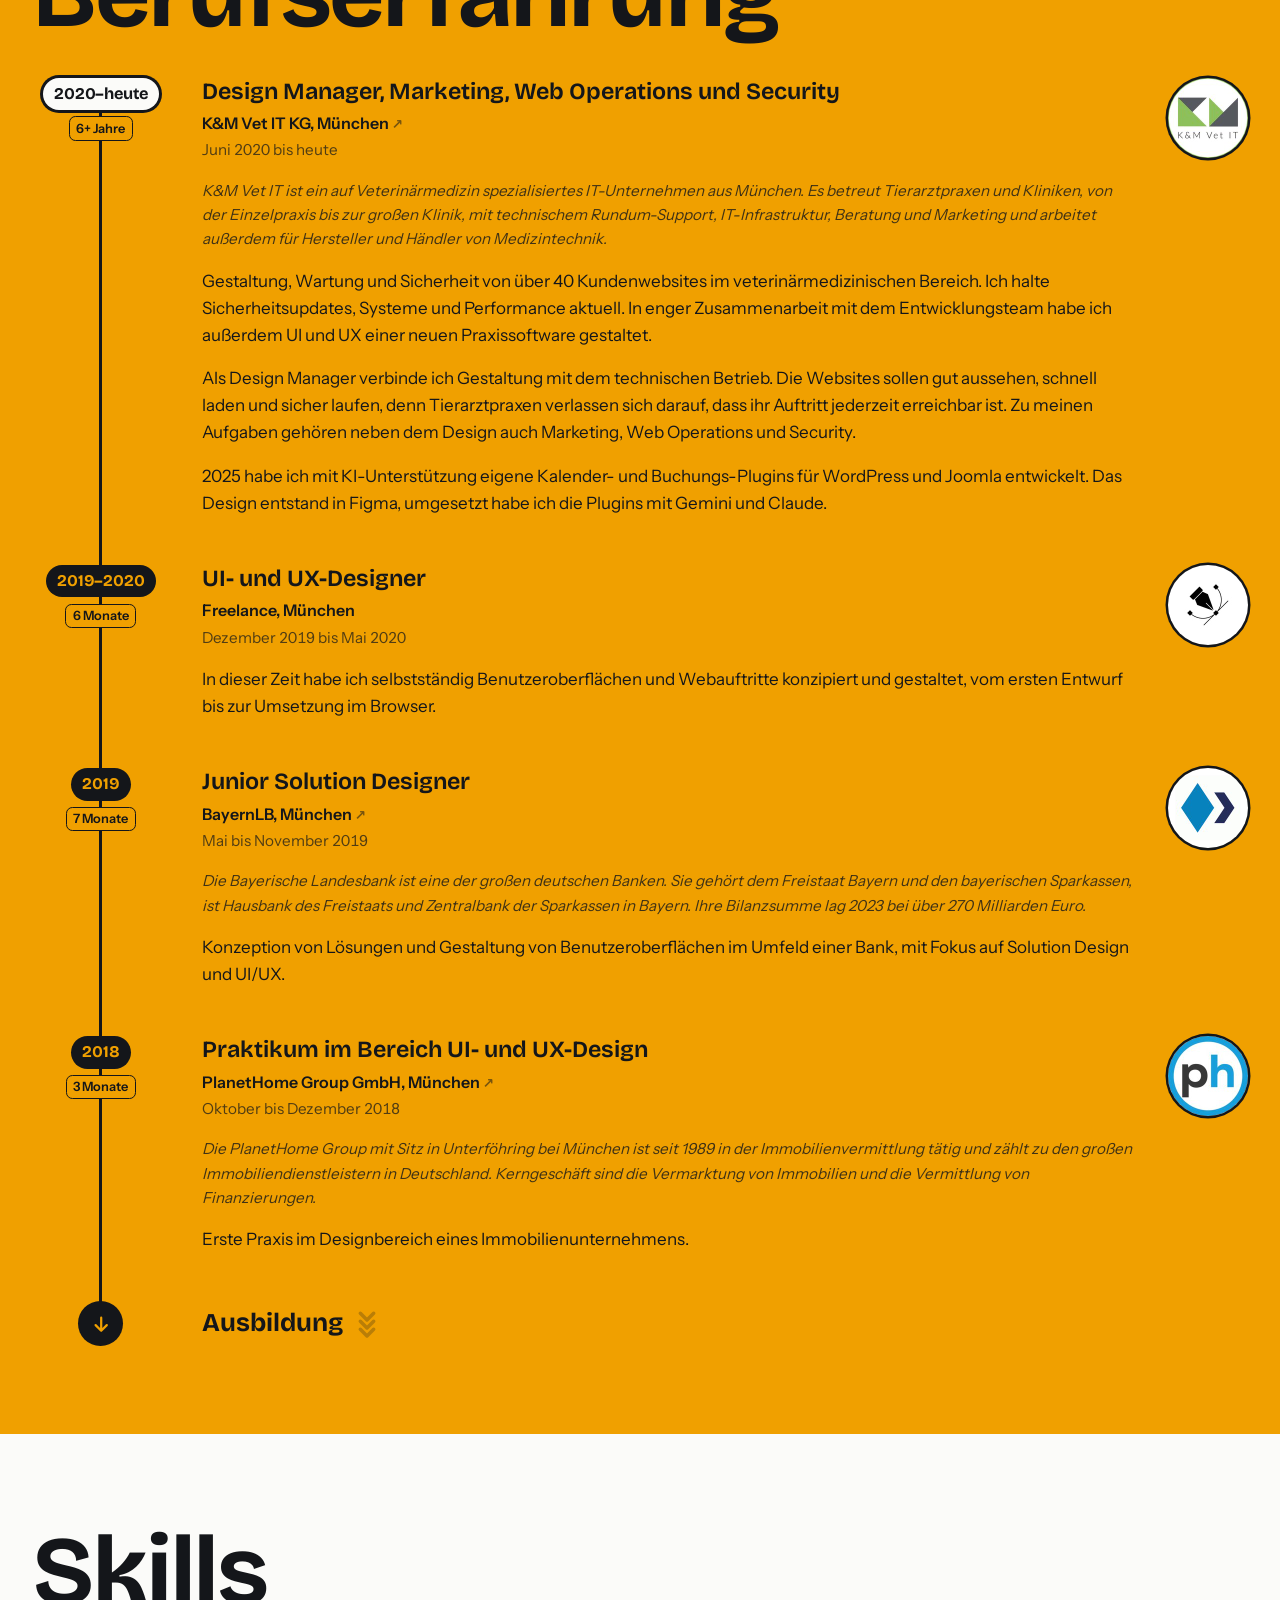
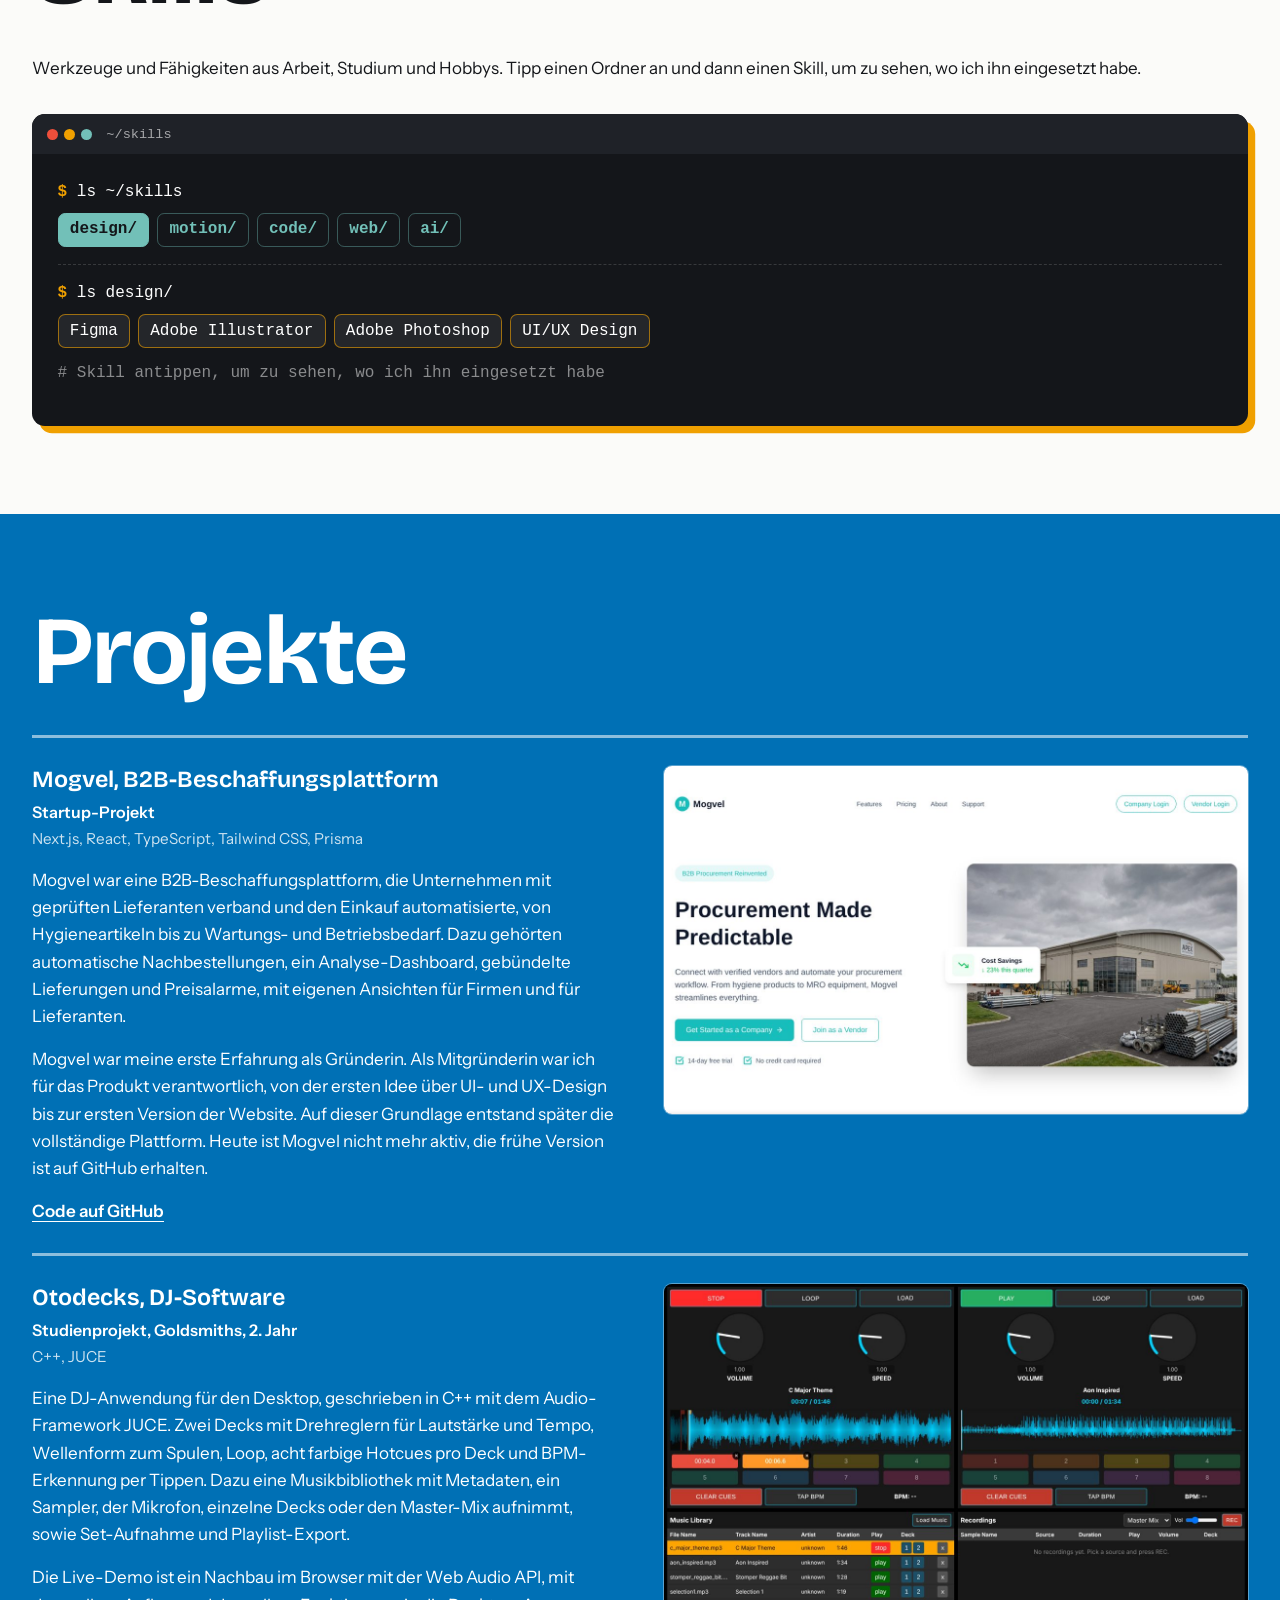
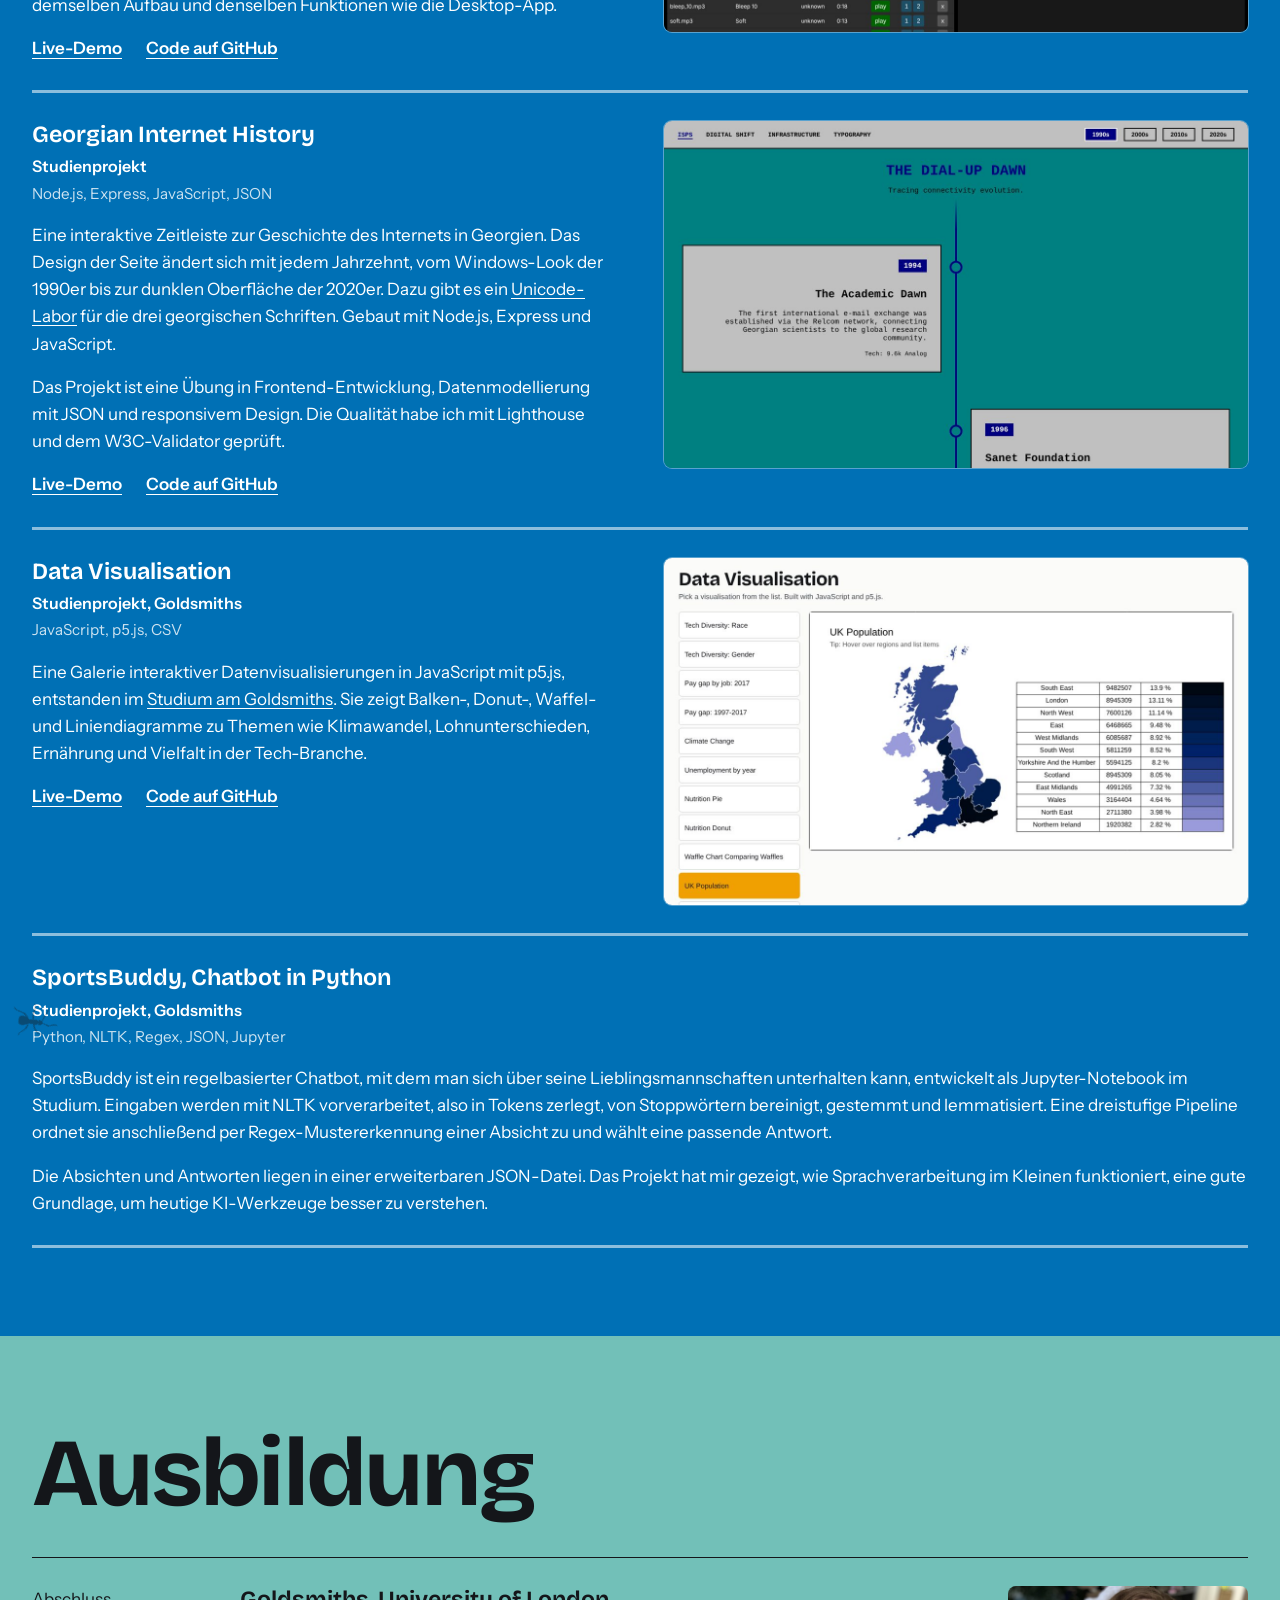
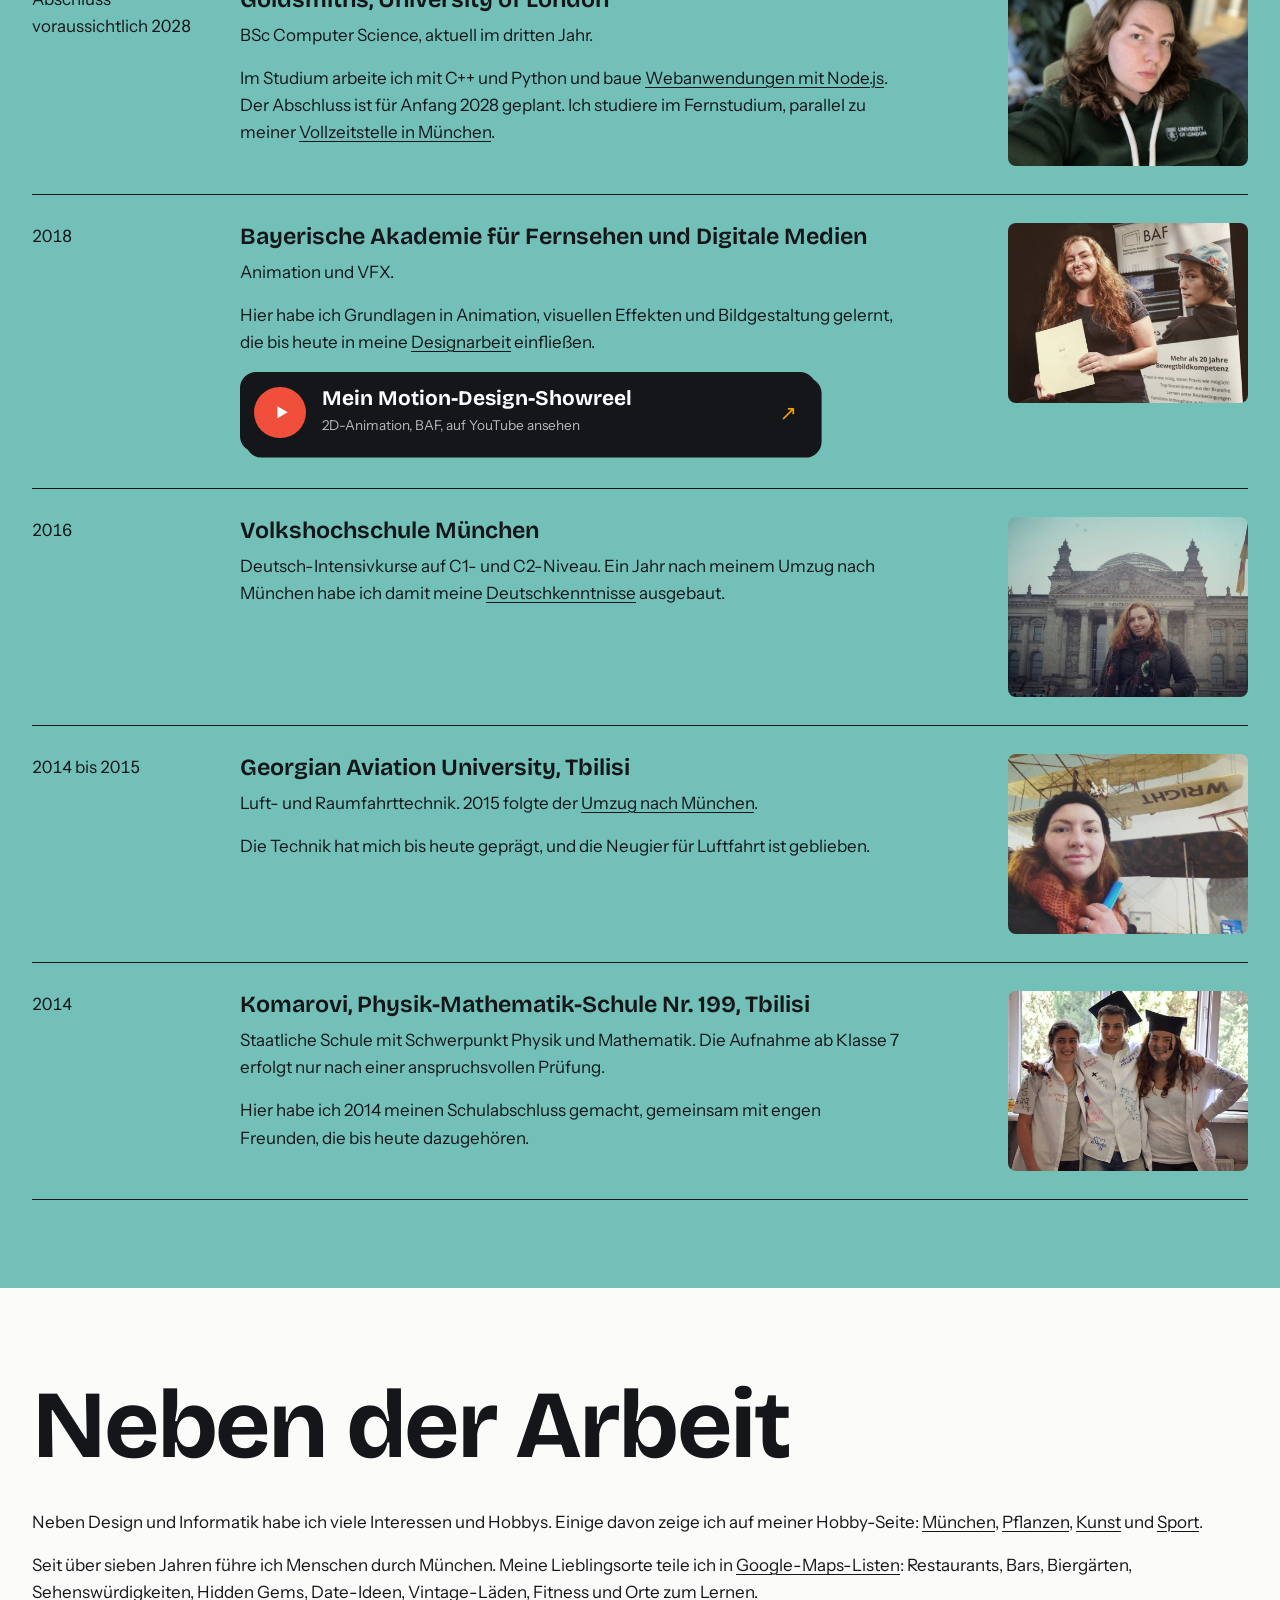
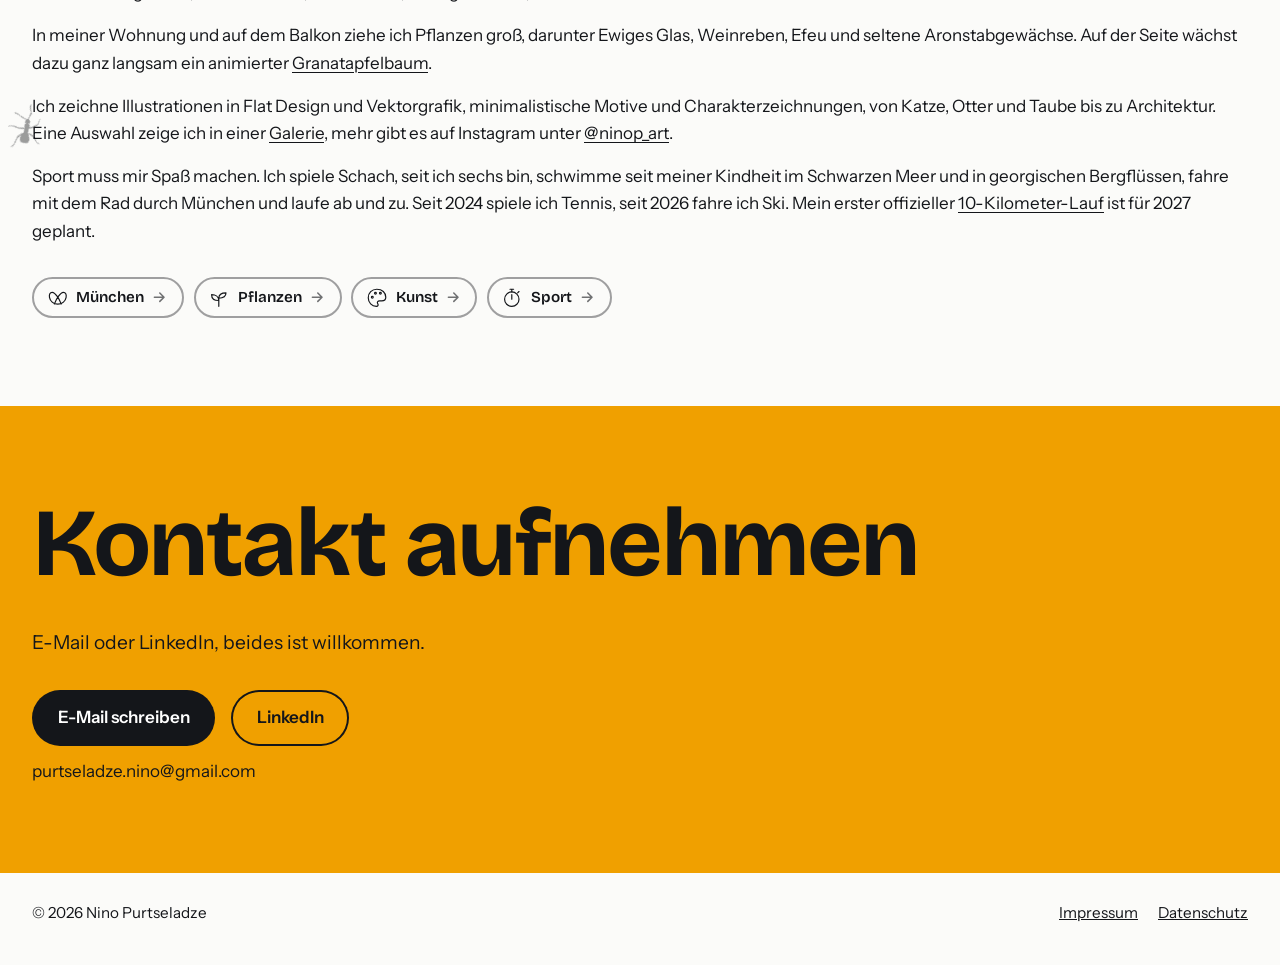
==== commit 96d53508: "Add ant favicon, plant captions below photos, center tree on mobile Co-Authored-By: Claude Opus 5.5 " ====
--- a/index.html
+++ b/index.html
@@ -3,6 +3,9 @@
 <head>
 <meta charset="utf-8">
 <meta name="viewport" content="width=device-width, initial-scale=1">
+<link rel="icon" href="/favicon.ico" sizes="32x32">
+<link rel="icon" href="/favicon.svg" type="image/svg+xml">
+<link rel="apple-touch-icon" href="/apple-touch-icon.png">
 <title>Nino Purtseladze, Design, Web und Sicherheit</title>
 <meta name="description" content="Nino Purtseladze, Design Manager bei K&M Vet IT in München. Design, Web Operations und Sicherheit für Tierarztpraxen in Deutschland und Österreich.">
 <link rel="stylesheet" href="site.css">
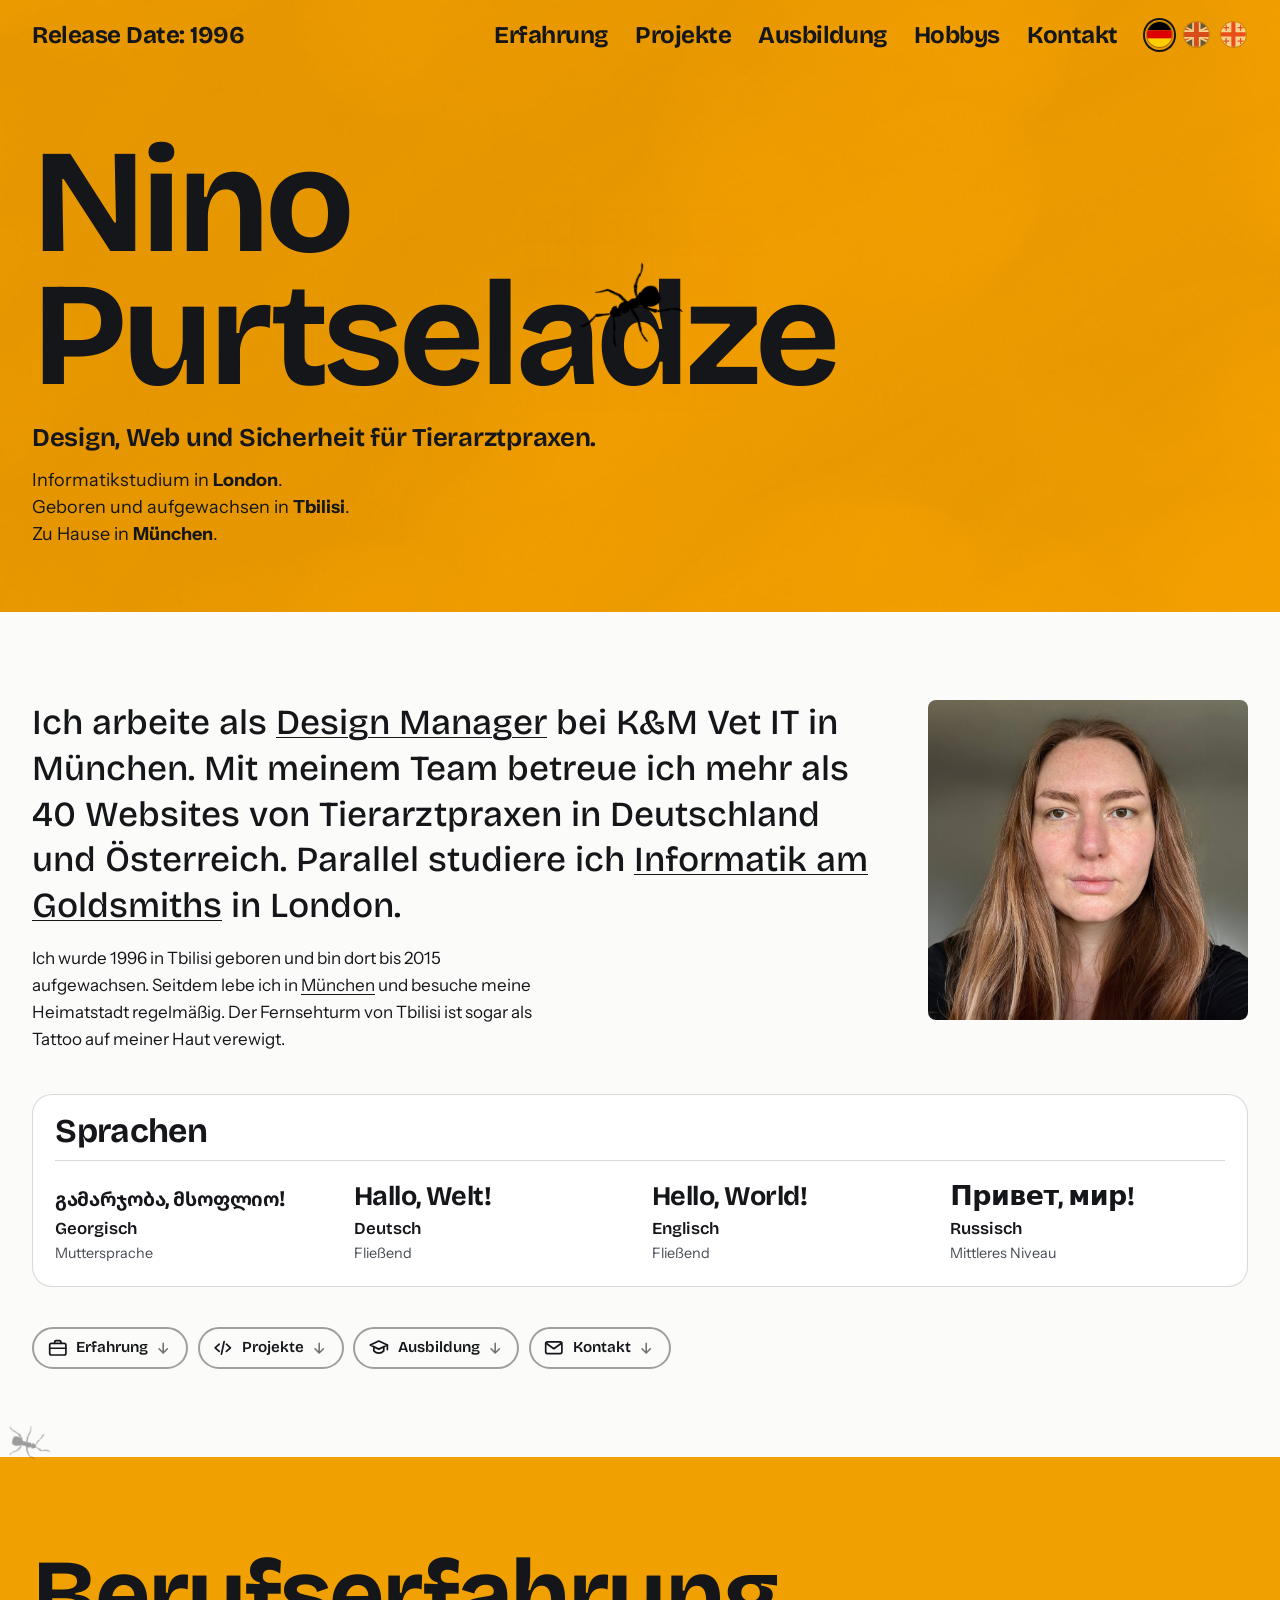
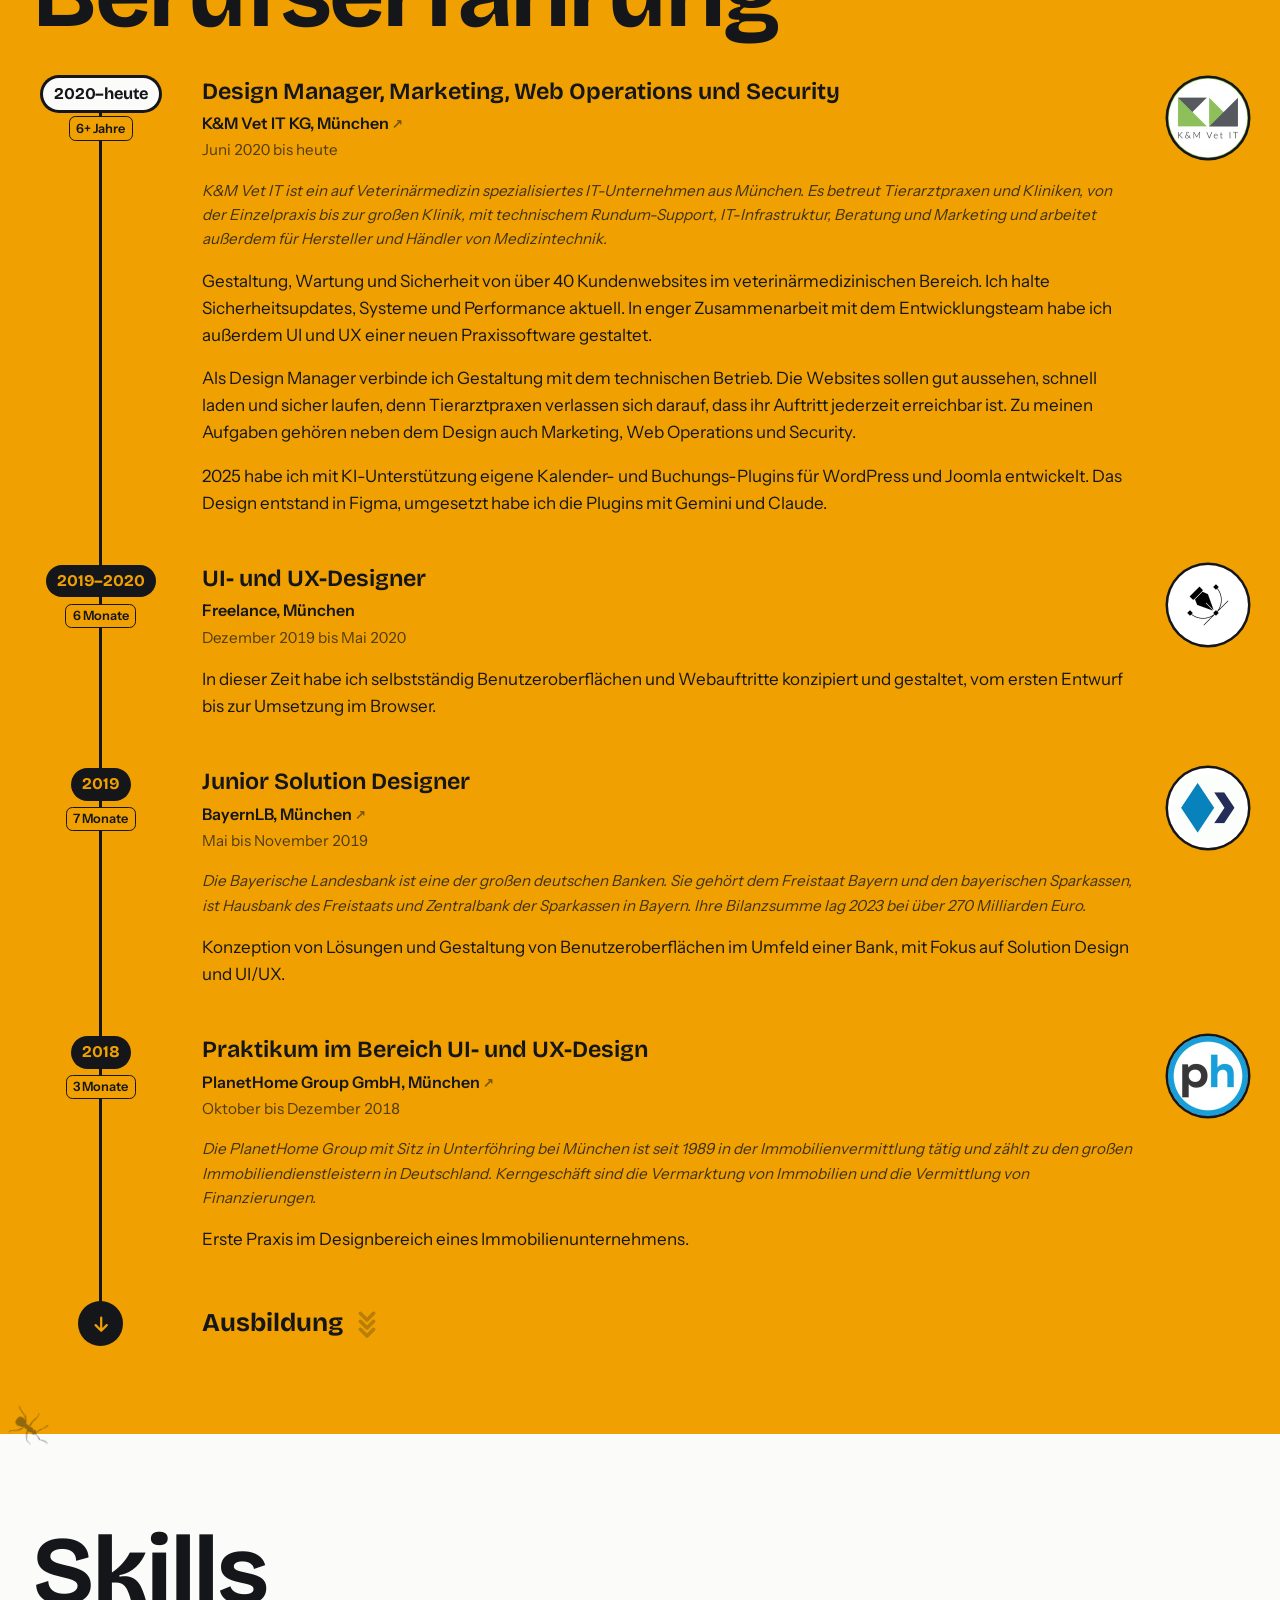
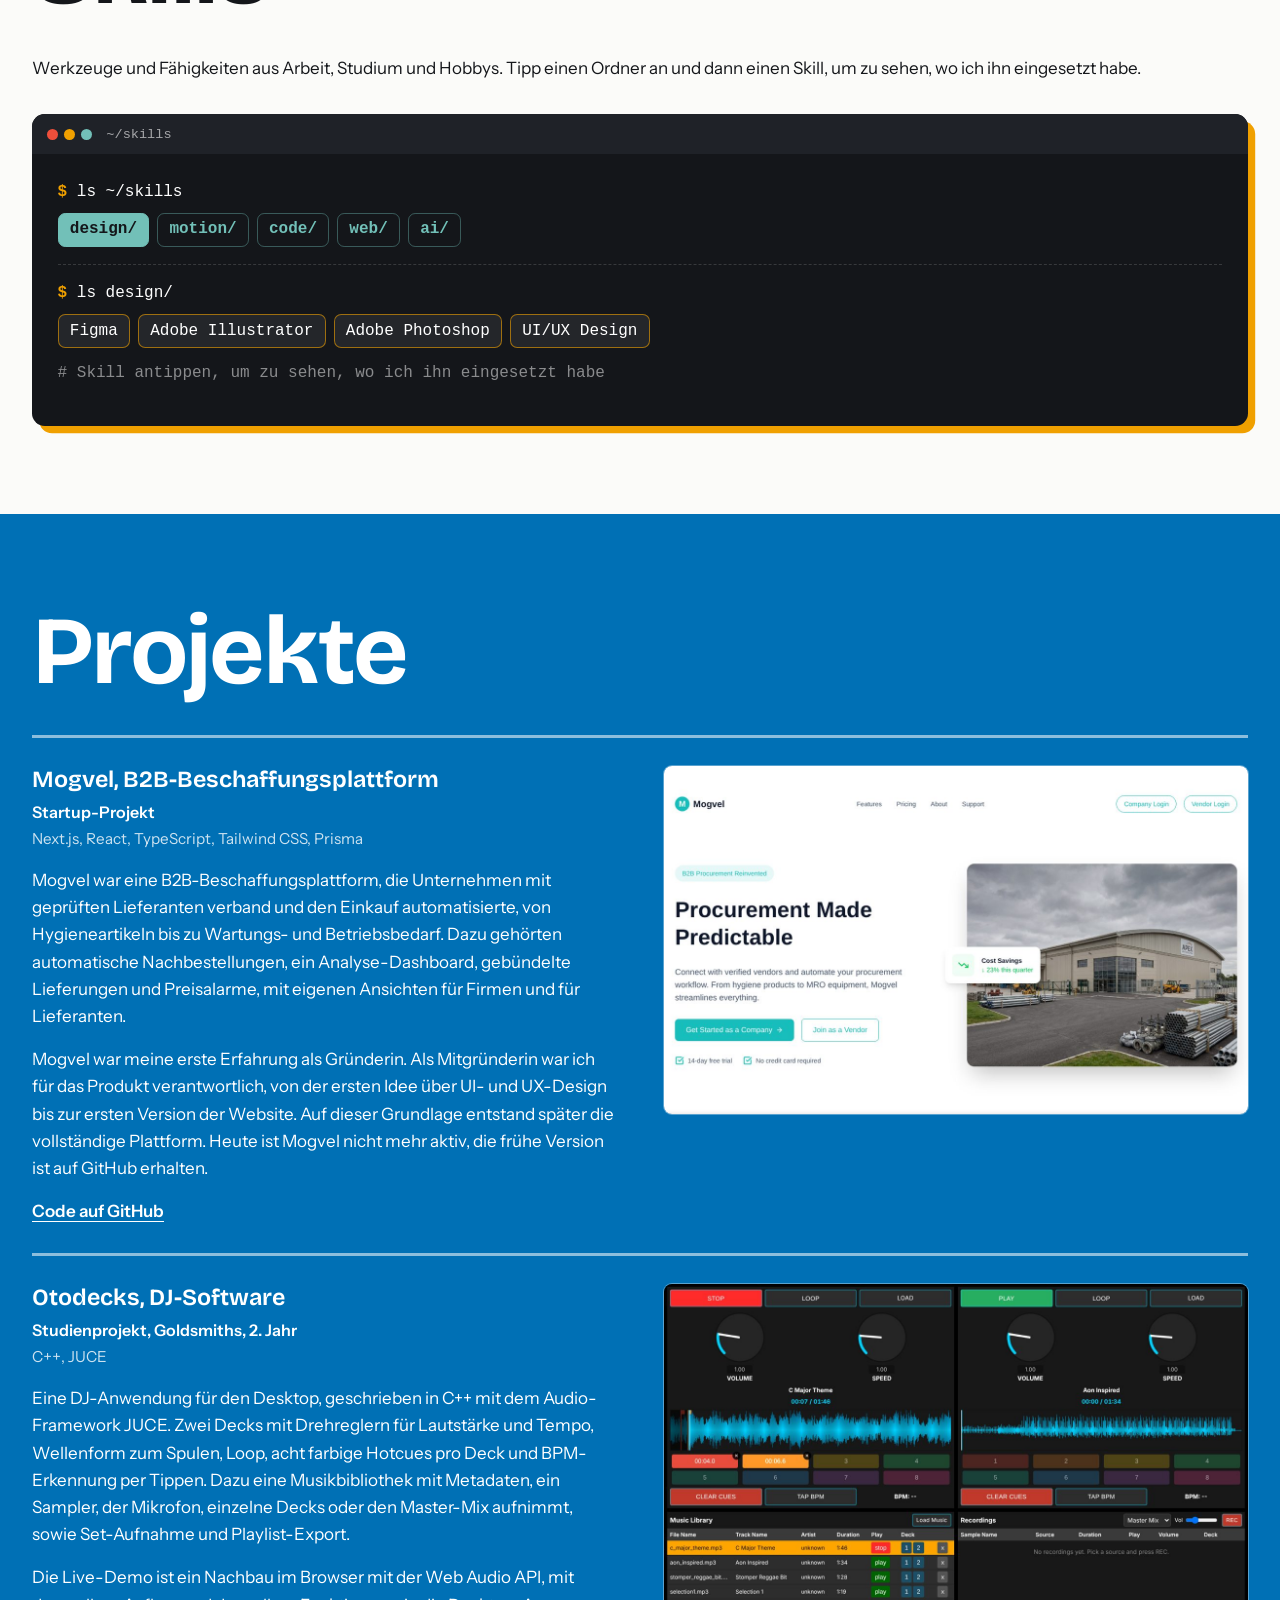
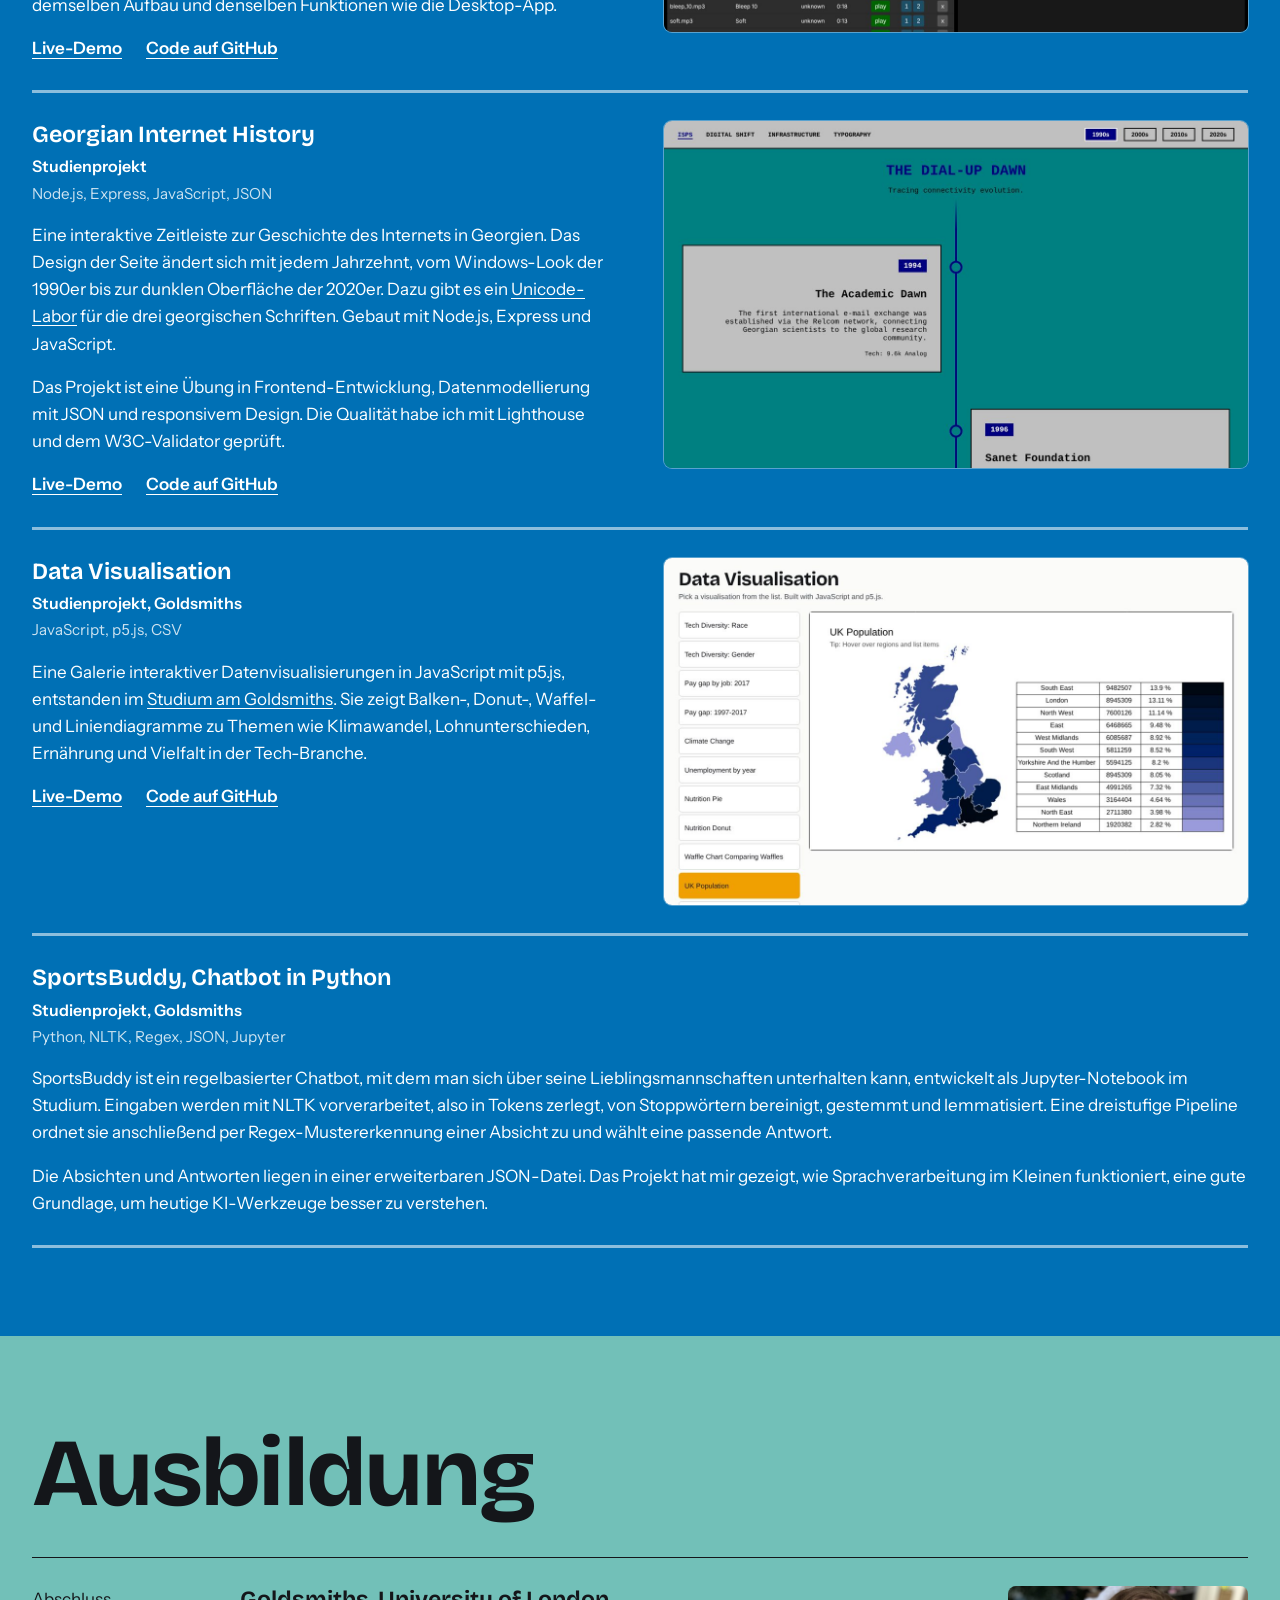
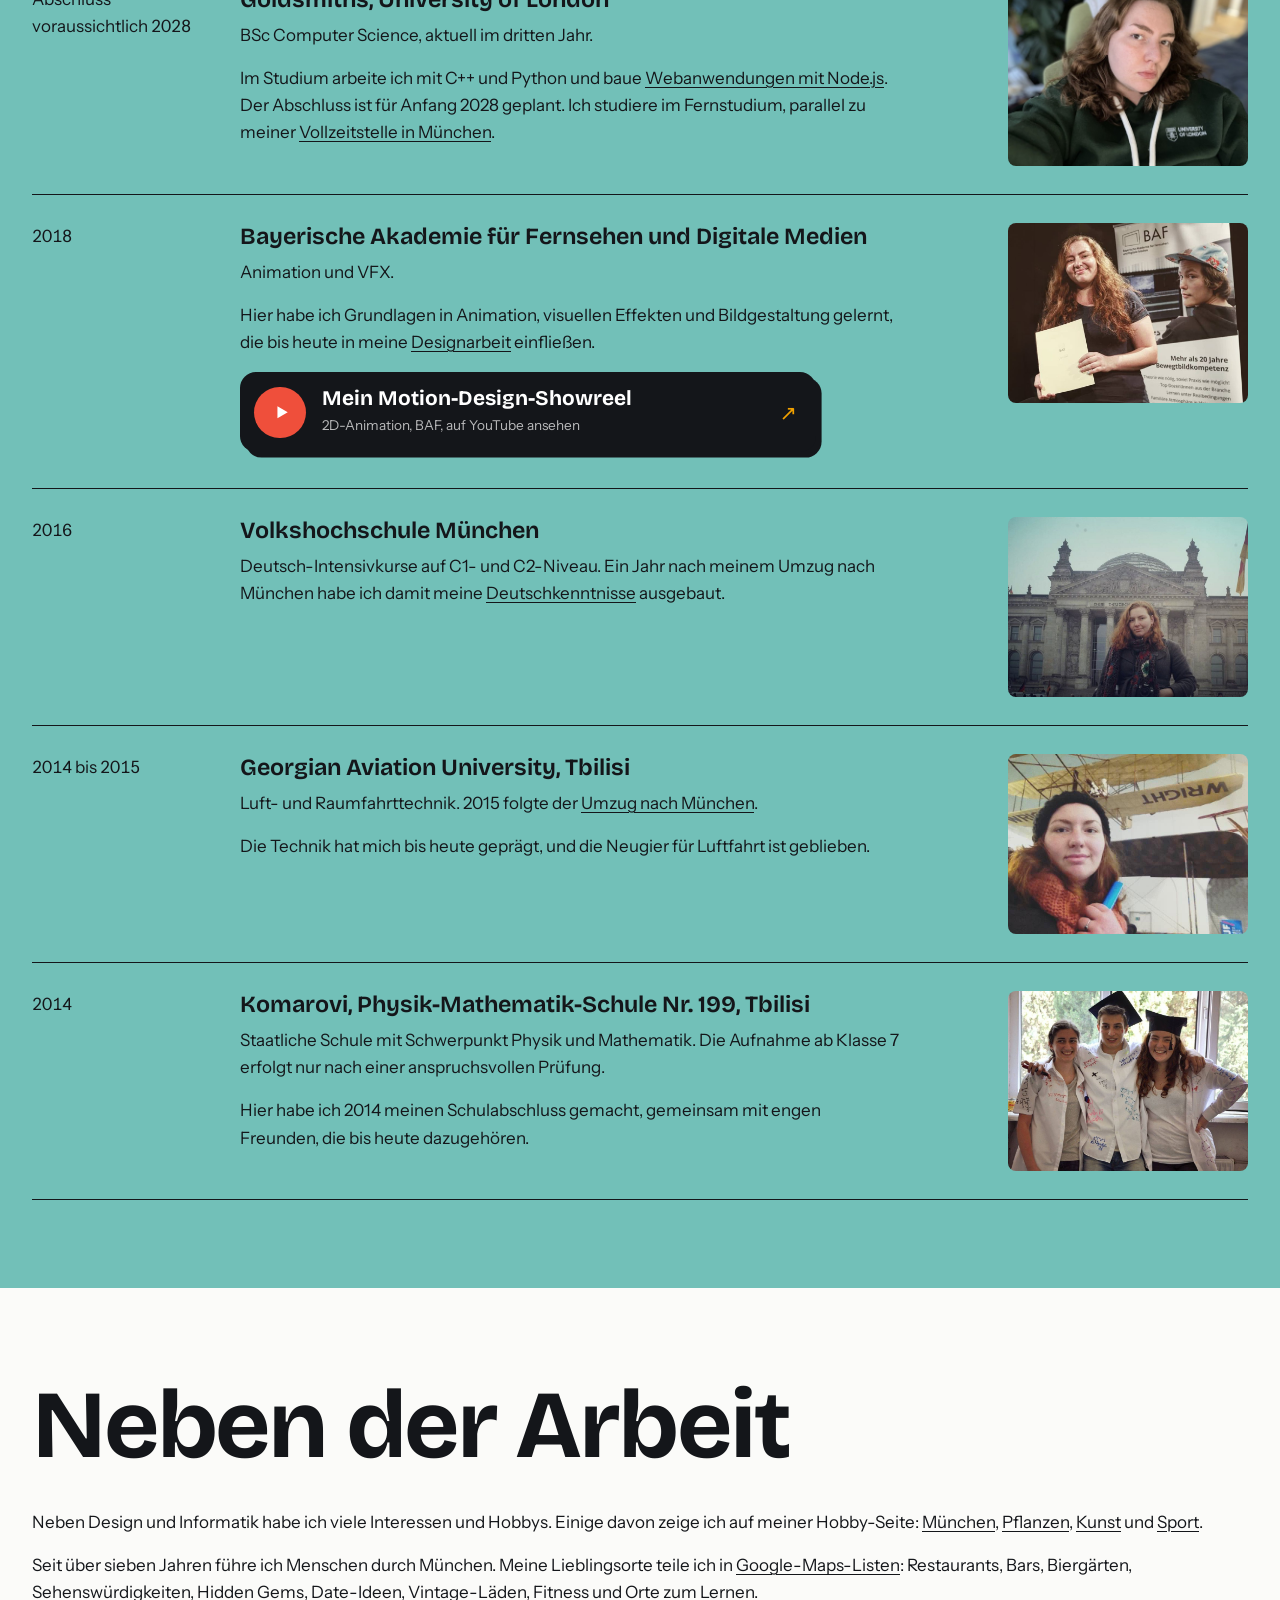
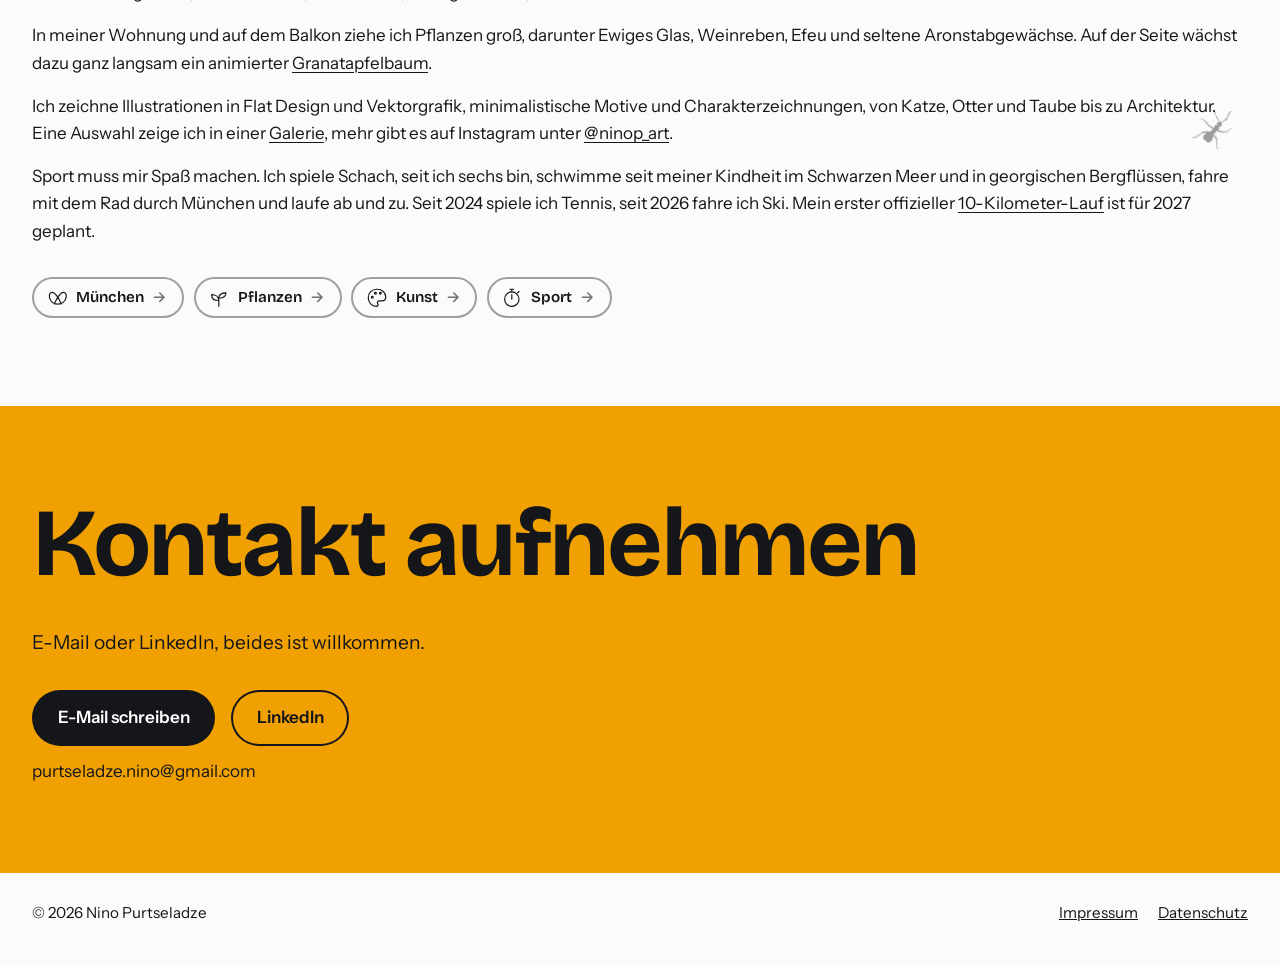
==== commit 79e16ee8: "Add self-hosted GoatCounter visitor stats and update privacy policy Co-Authored-By: Claude Opus 5.5 " ====
--- a/index.html
+++ b/index.html
@@ -272,5 +272,6 @@
 
 <script src="site.js"></script>
 <script src="skills.js"></script>
+<script data-goatcounter="https://ninop.goatcounter.com/count" async src="/count.js"></script>
 </body>
 </html>
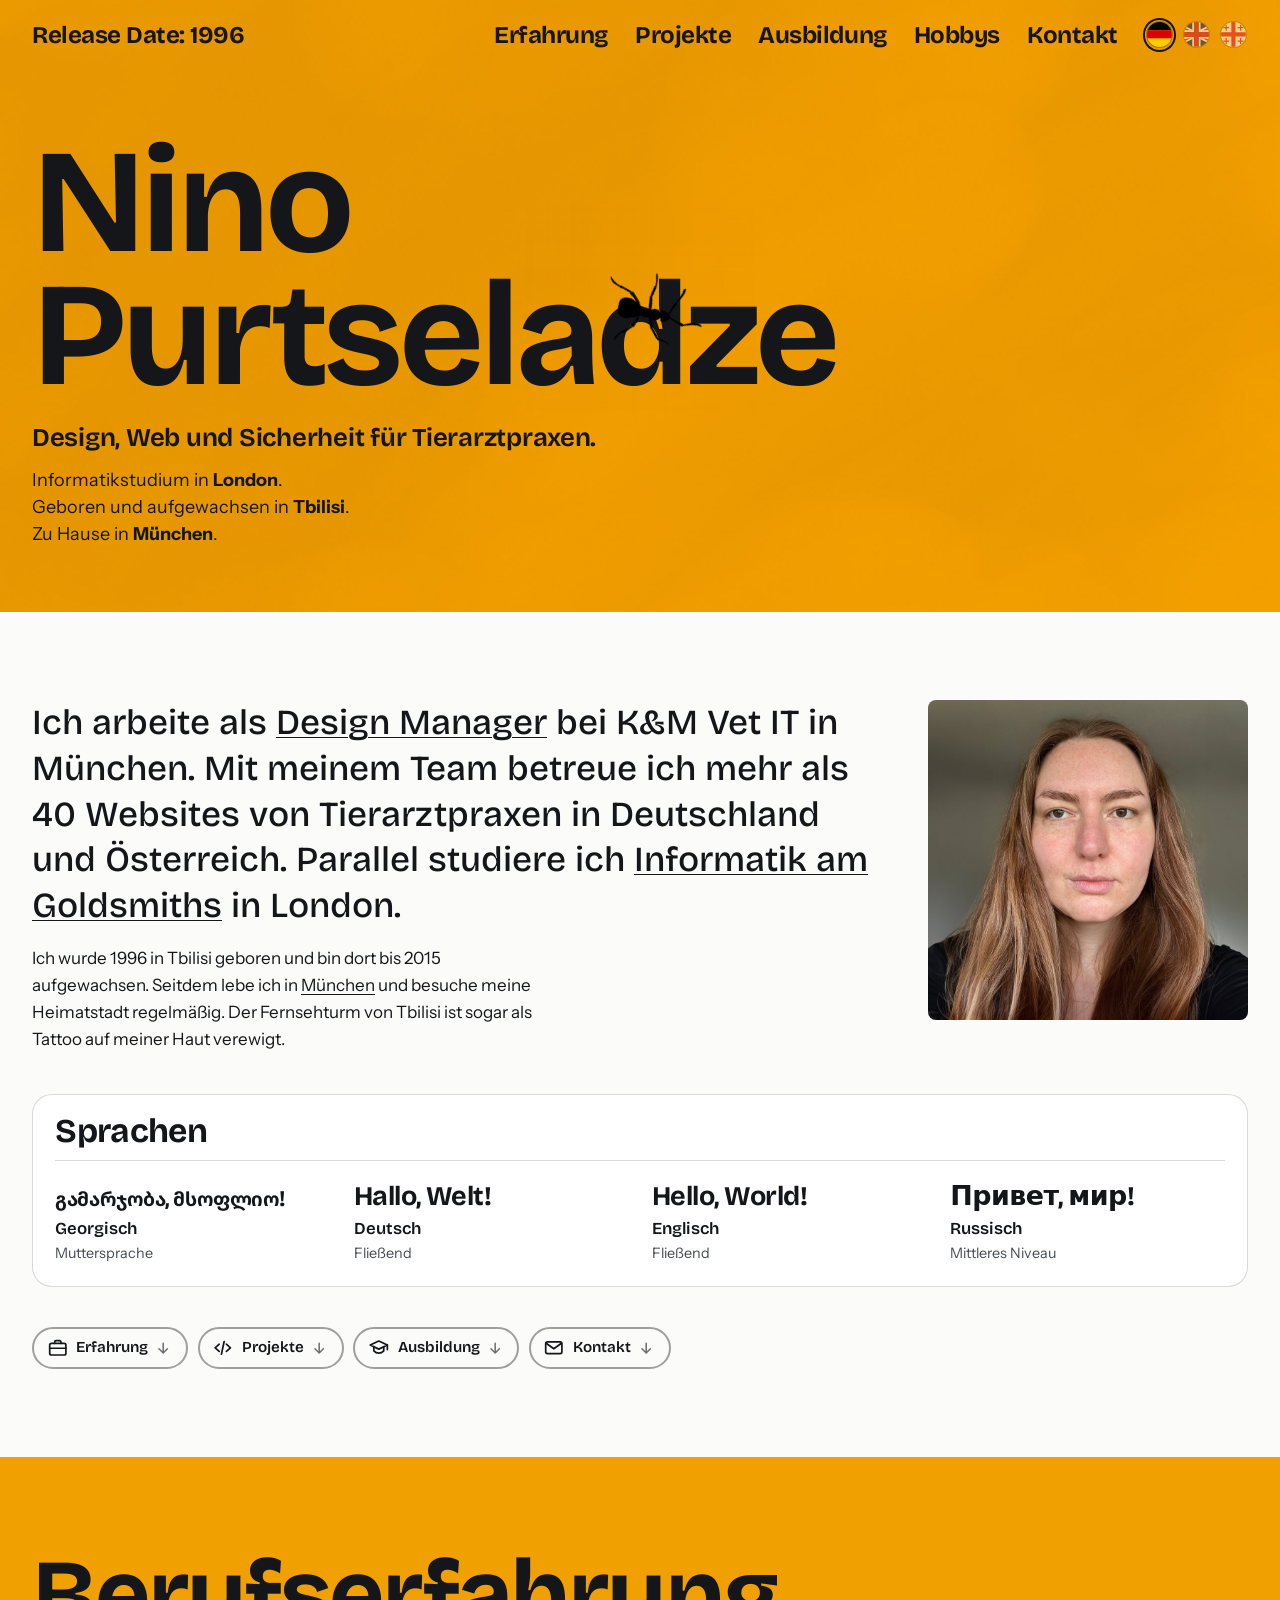
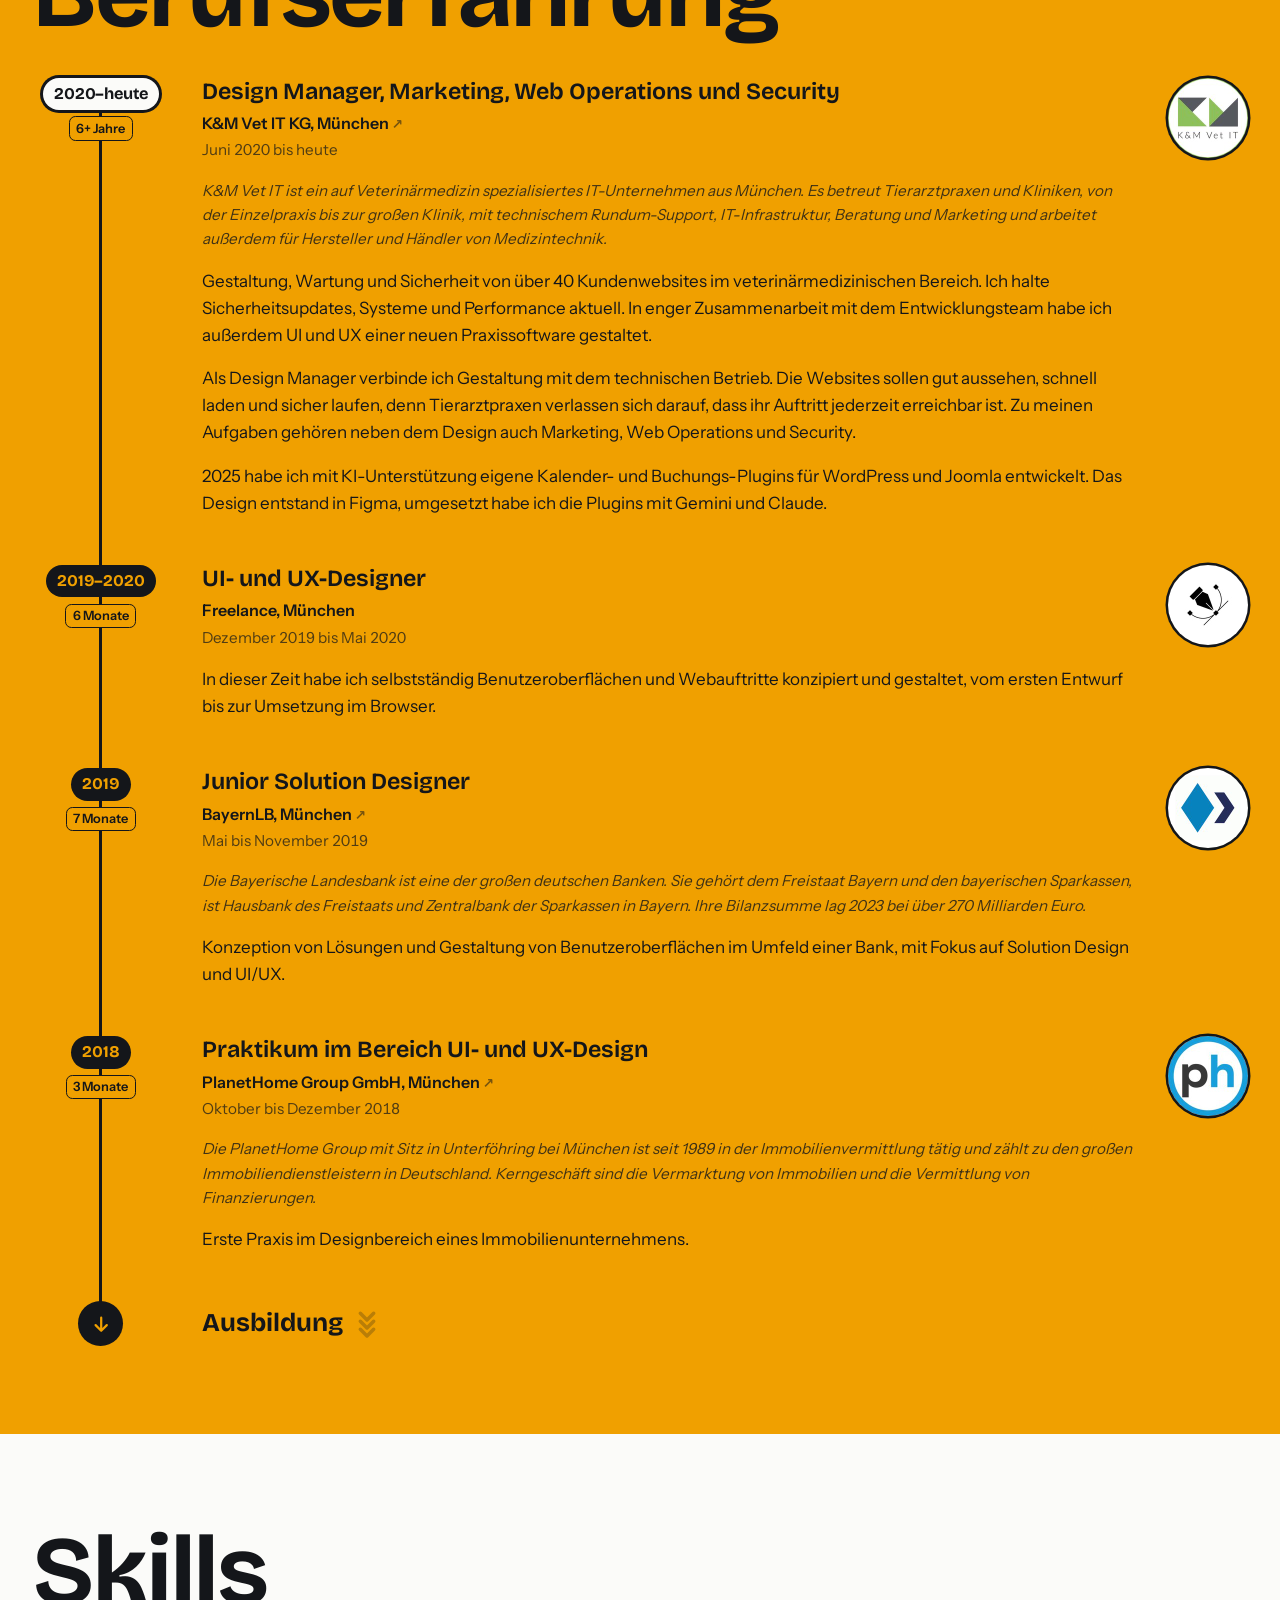
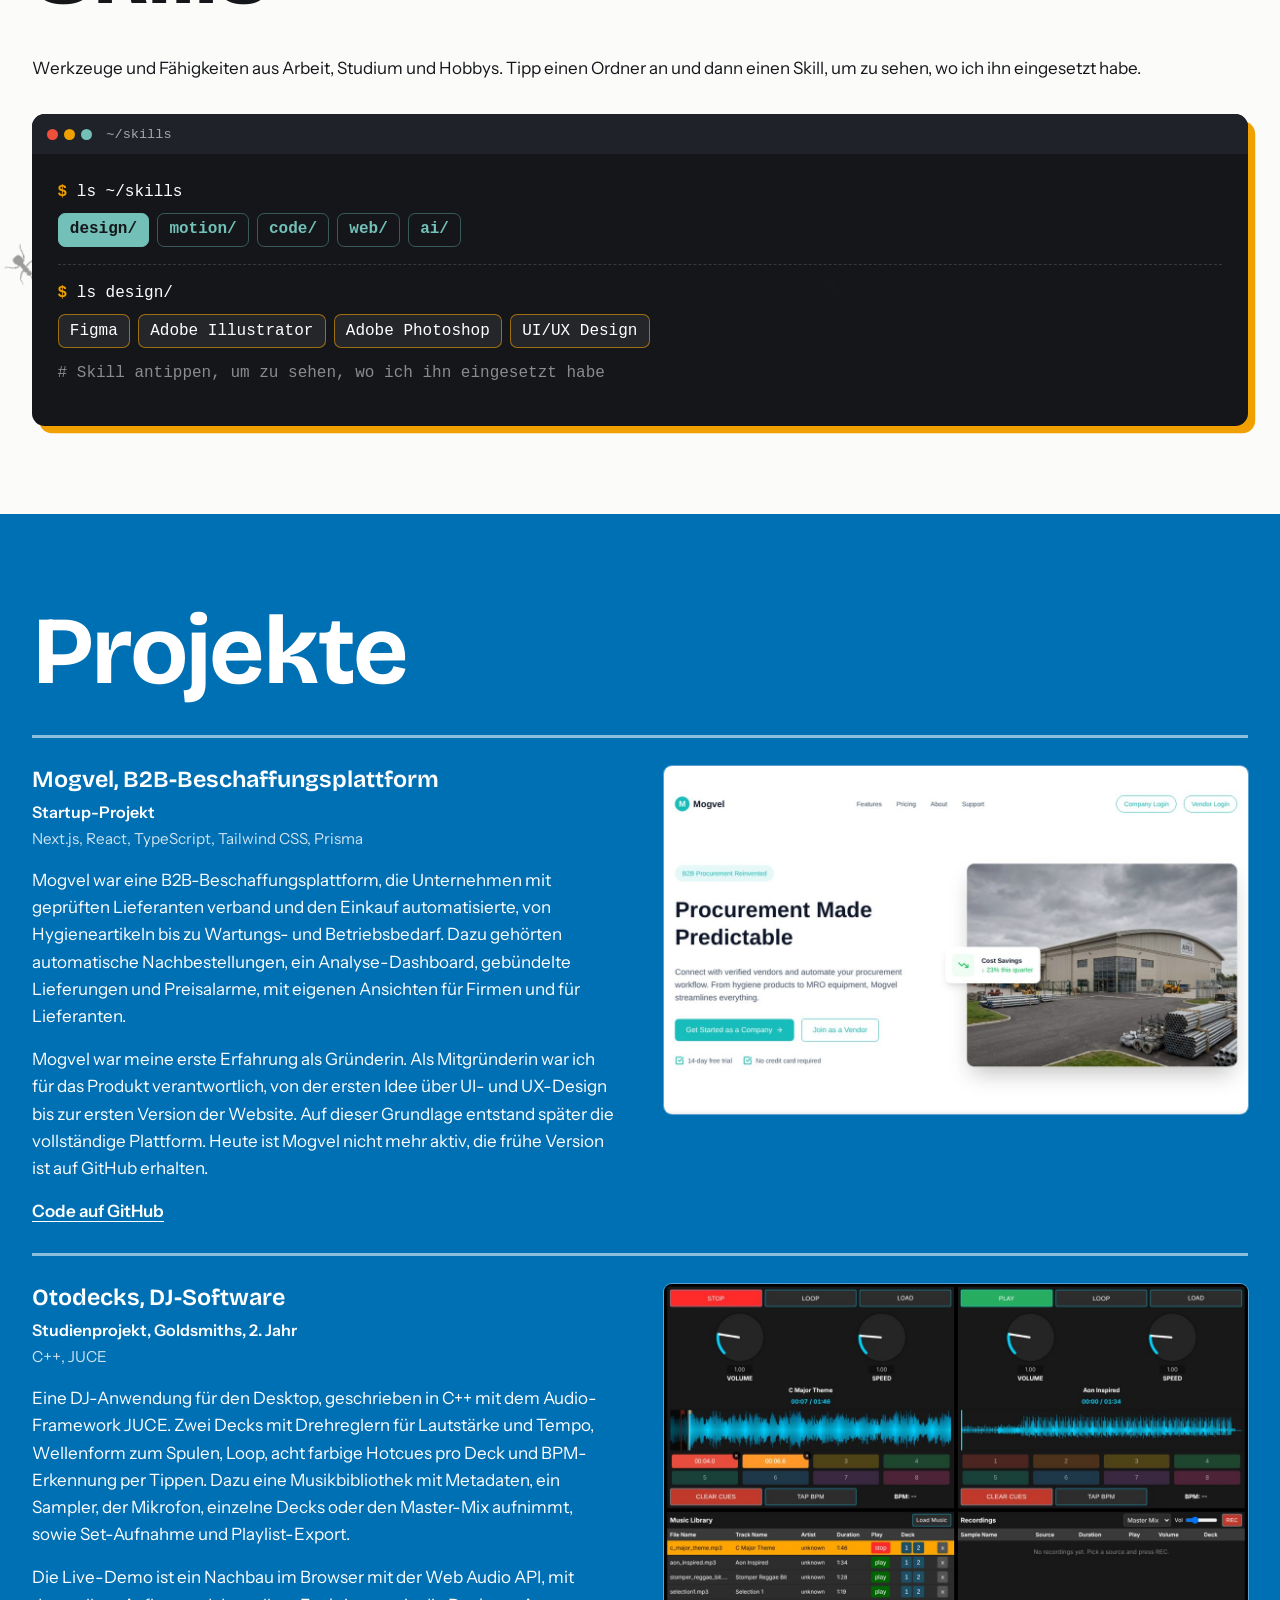
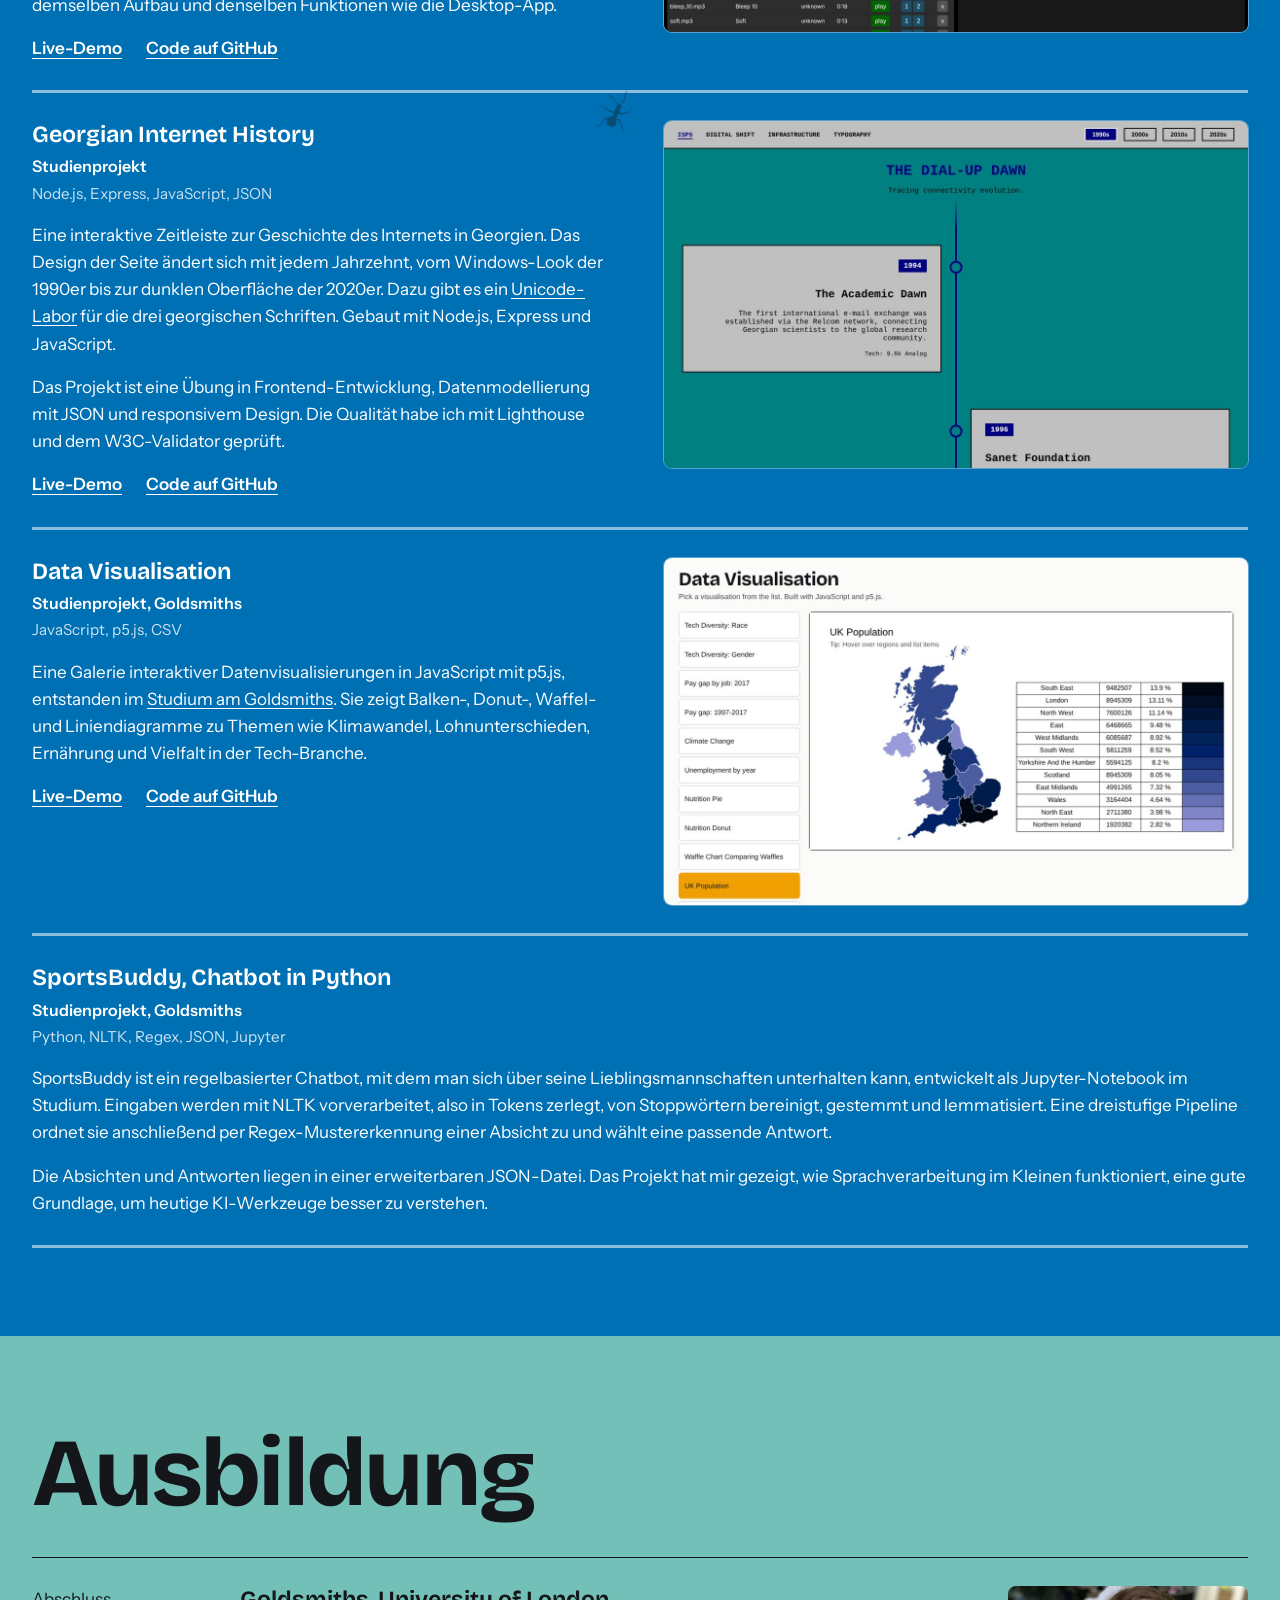
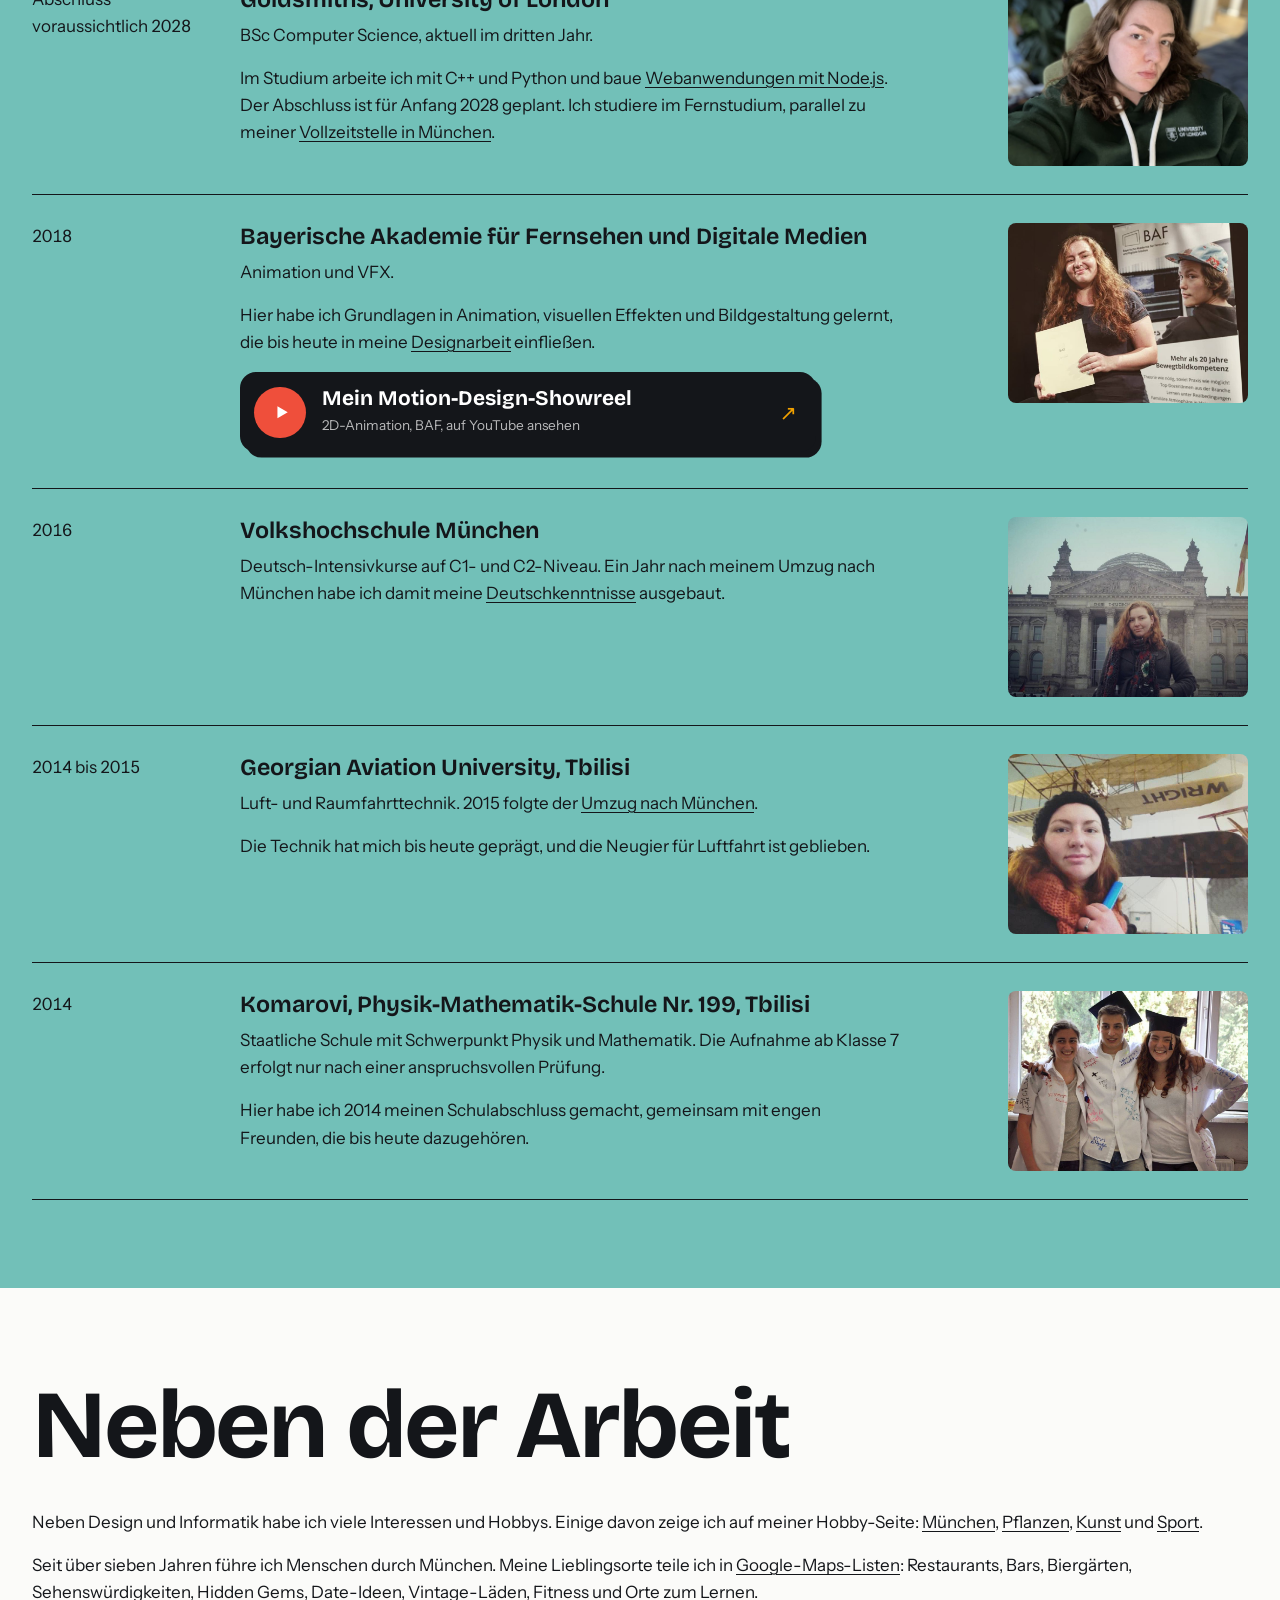
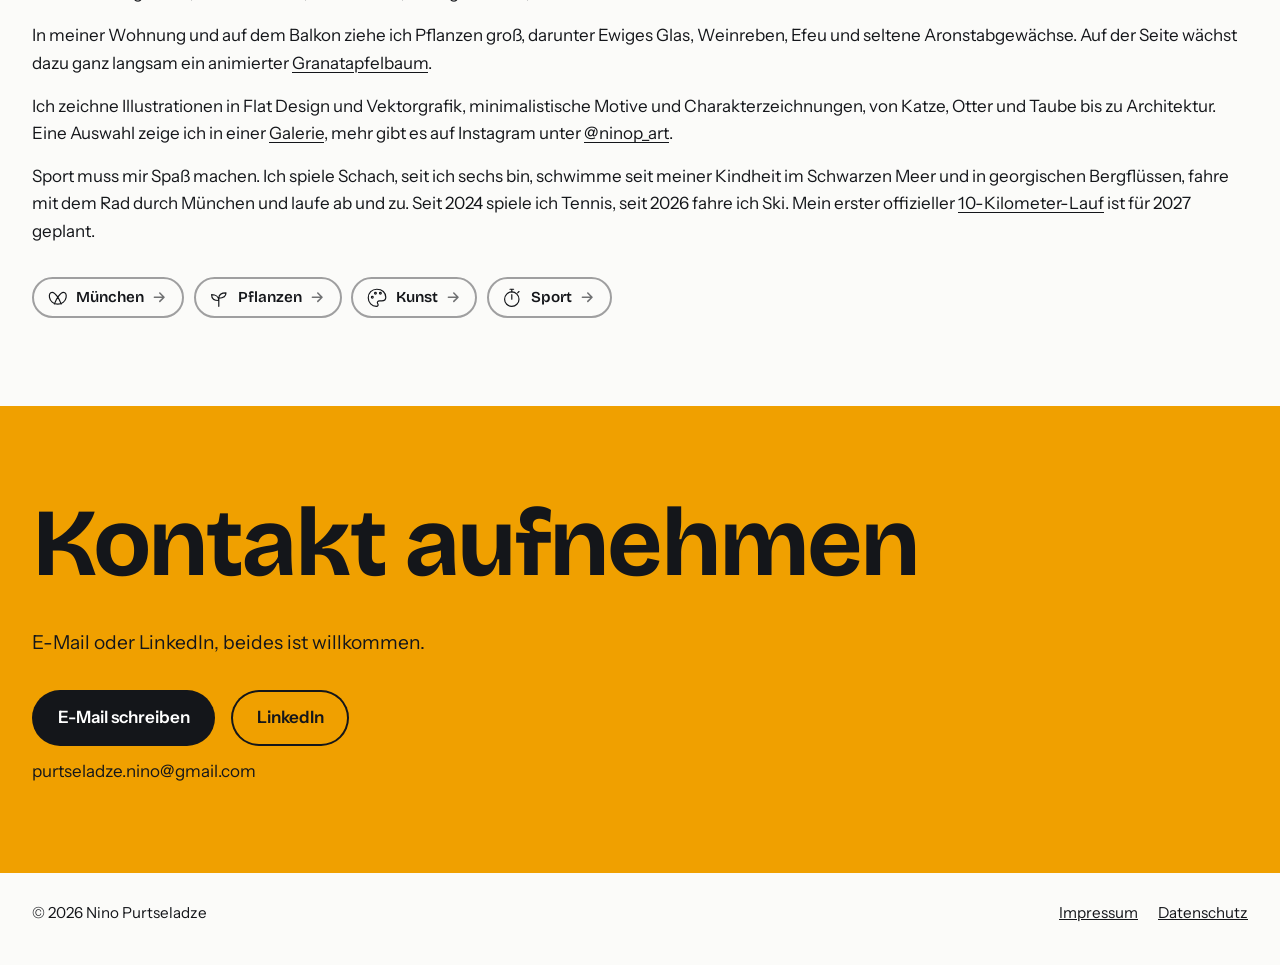
==== commit 6e32be58: "Count years of experience automatically from June 2020 Co-Authored-By: Claude Opus 5.5 <noreply@anth" ====
--- a/index.html
+++ b/index.html
@@ -65,7 +65,7 @@
   <div class="wrap">
     <h2><span data-l="de">Berufserfahrung</span><span data-l="en">Experience</span><span data-l="ka">გამოცდილება</span></h2>
     <article class="job job-tl">
-      <div class="tlm now"><span class="tly"><span data-l="de">2020–heute</span><span data-l="en">2020–ongoing</span><span data-l="ka">2020–დღემდე</span></span><span class="tld"><span data-l="de">6+ Jahre</span><span data-l="en">6+ years</span><span data-l="ka">6+ წელი</span></span></div>
+      <div class="tlm now"><span class="tly"><span data-l="de">2020–heute</span><span data-l="en">2020–ongoing</span><span data-l="ka">2020–დღემდე</span></span><span class="tld" data-since="2020-06"><span data-l="de">6+ Jahre</span><span data-l="en">6+ years</span><span data-l="ka">6+ წელი</span></span></div>
       <div class="jtxt">
         <h3><span data-l="de">Design Manager, Marketing, Web Operations und Security</span><span data-l="en">Design Manager, Marketing, Web Operations and Security</span><span data-l="ka">დიზაინ მენეჯერი, მარკეტინგი, ვებ ოპერაციები და უსაფრთხოება</span></h3>
         <p class="jco"><a class="colink" href="https://vetmed.eu/" target="_blank" rel="noopener"><span data-l="de">K&amp;M Vet IT KG, München</span><span data-l="en">K&amp;M Vet IT KG, München</span><span data-l="ka">K&amp;M Vet IT KG, მიუნხენი</span>&nbsp;<span class="coarr" aria-hidden="true">&#8599;</span></a></p>
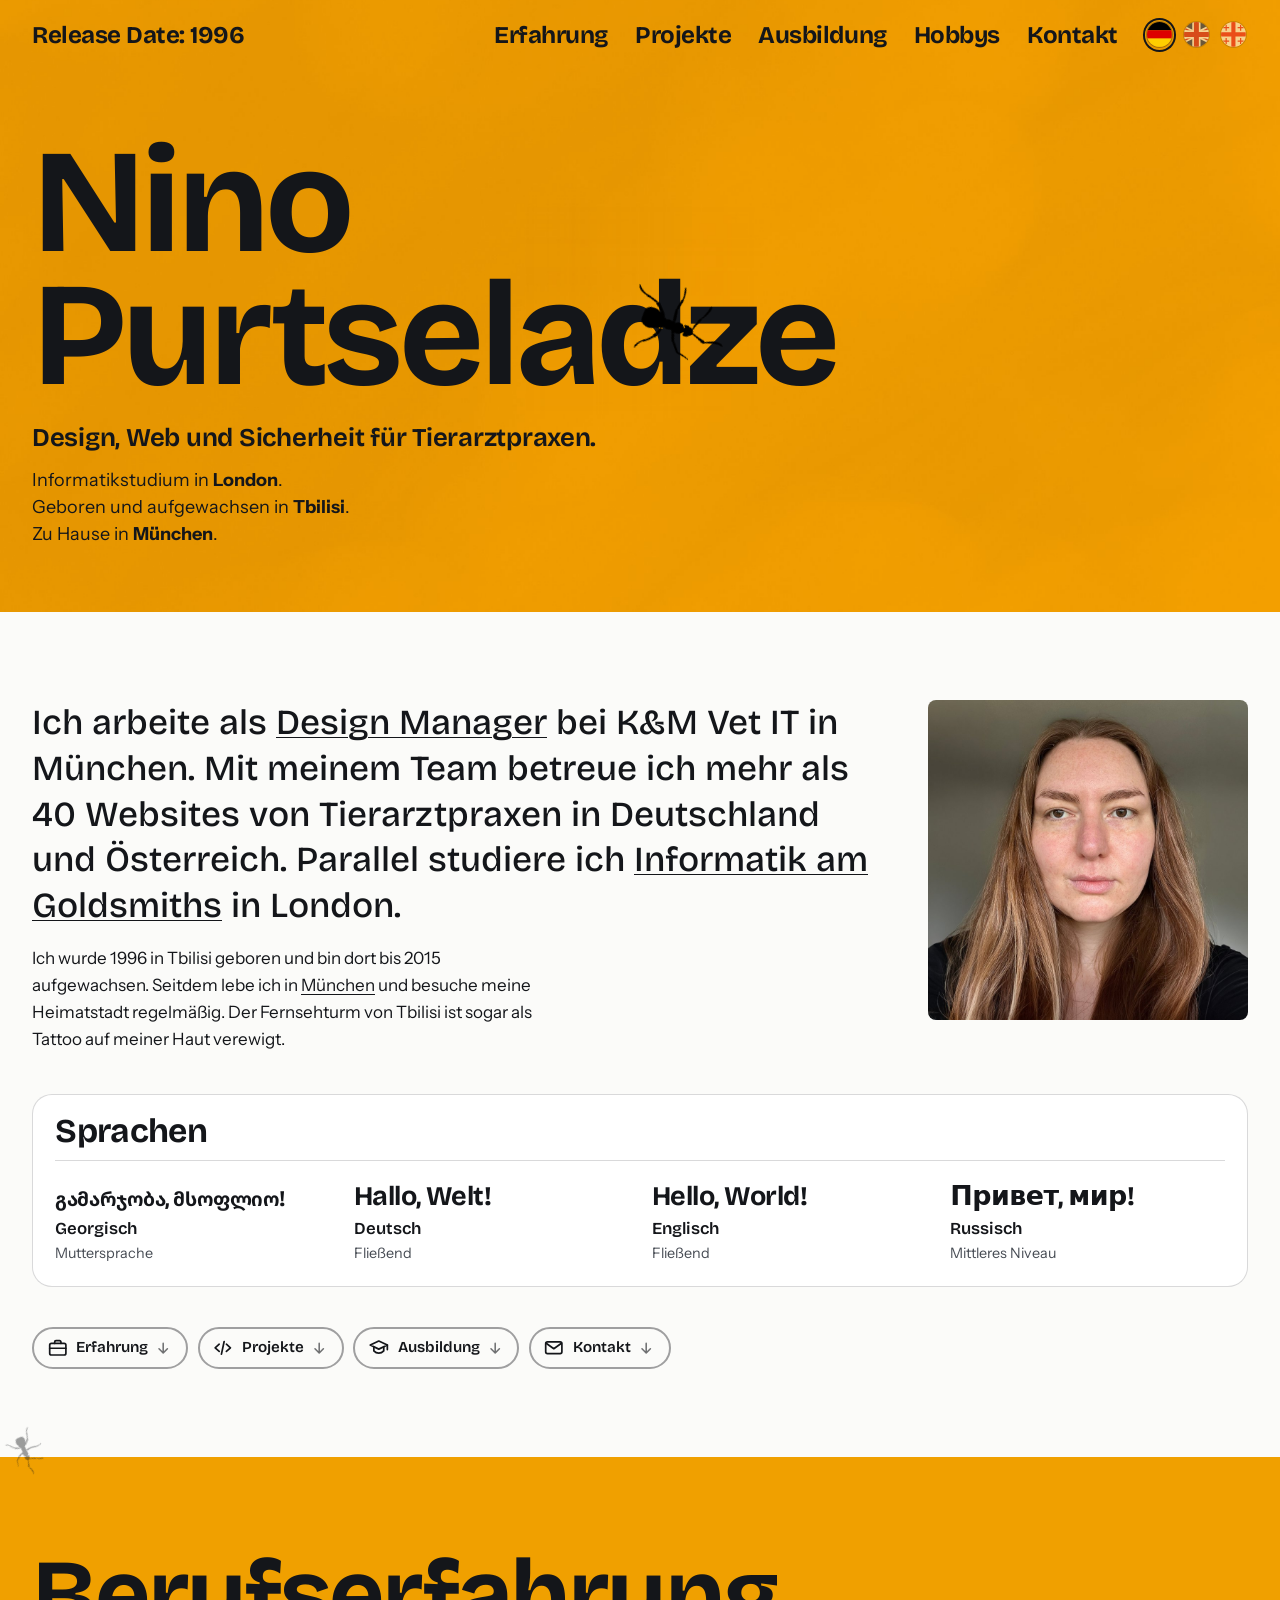
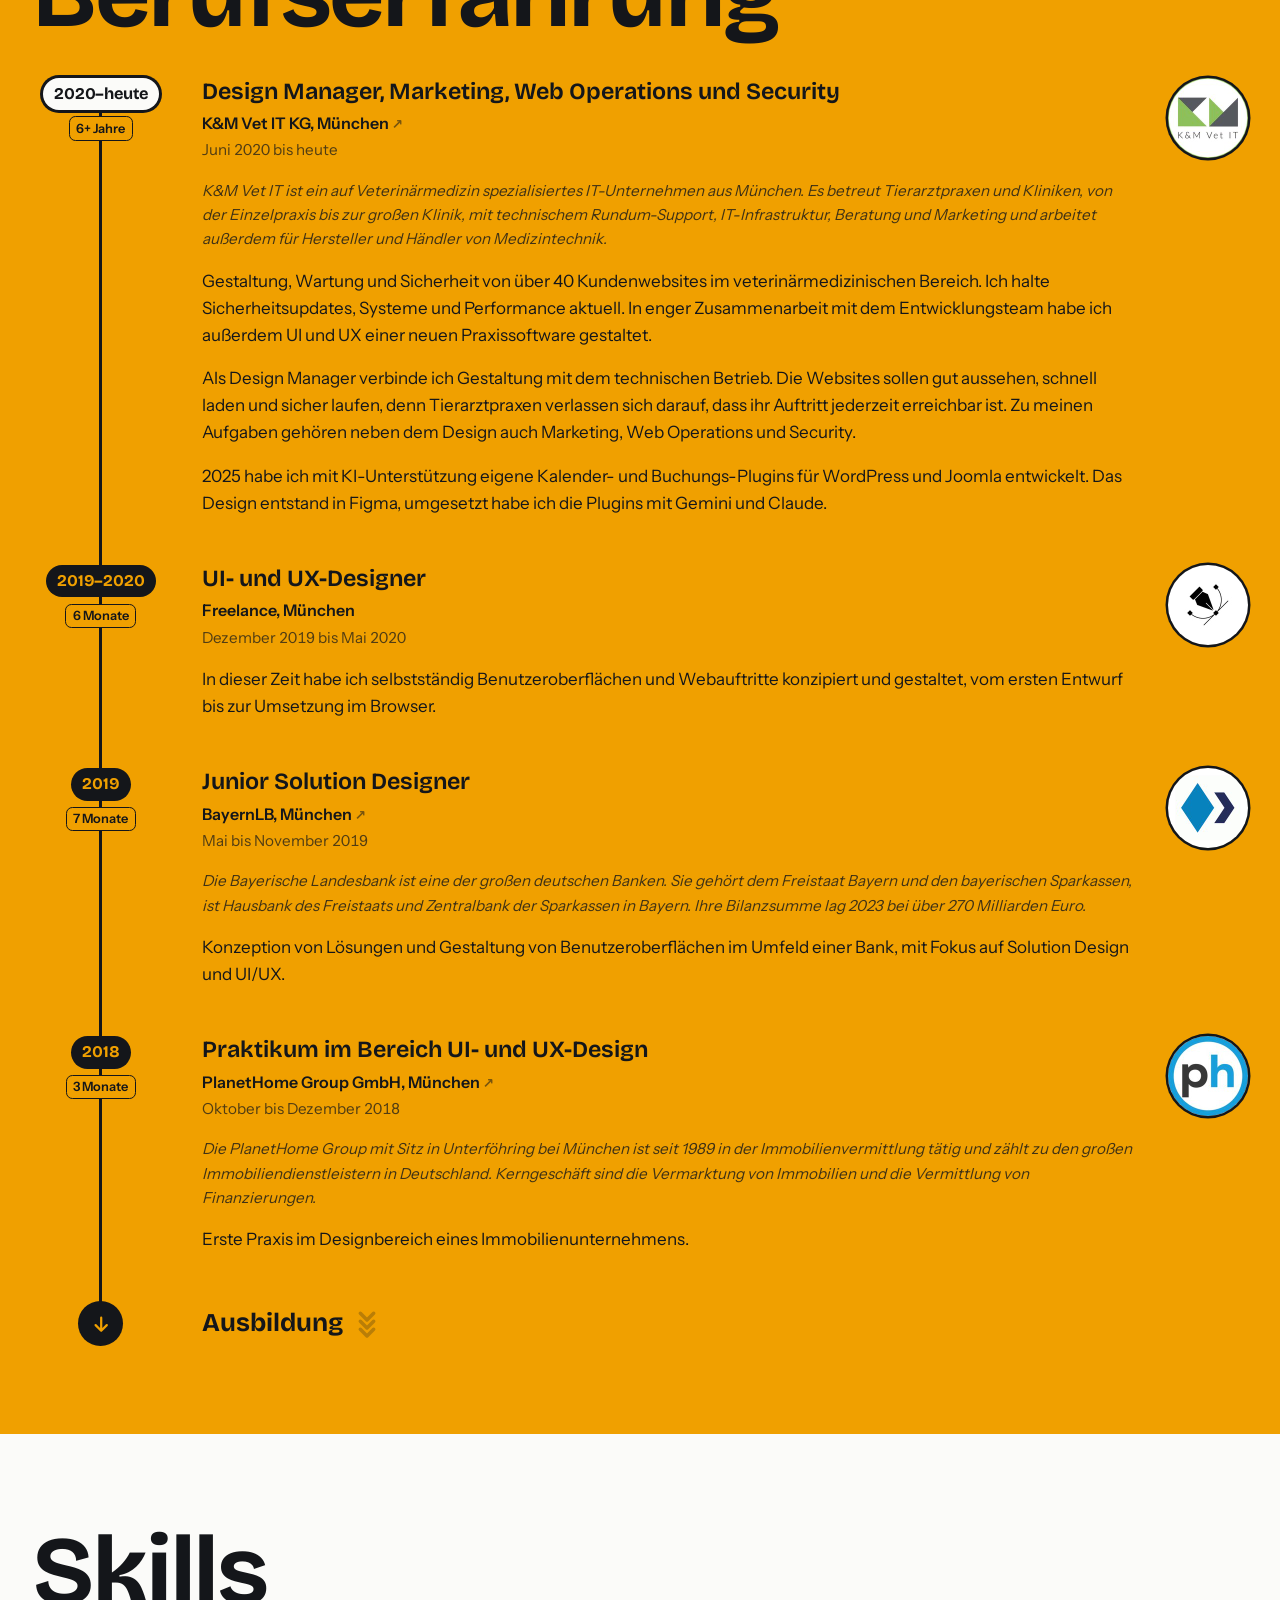
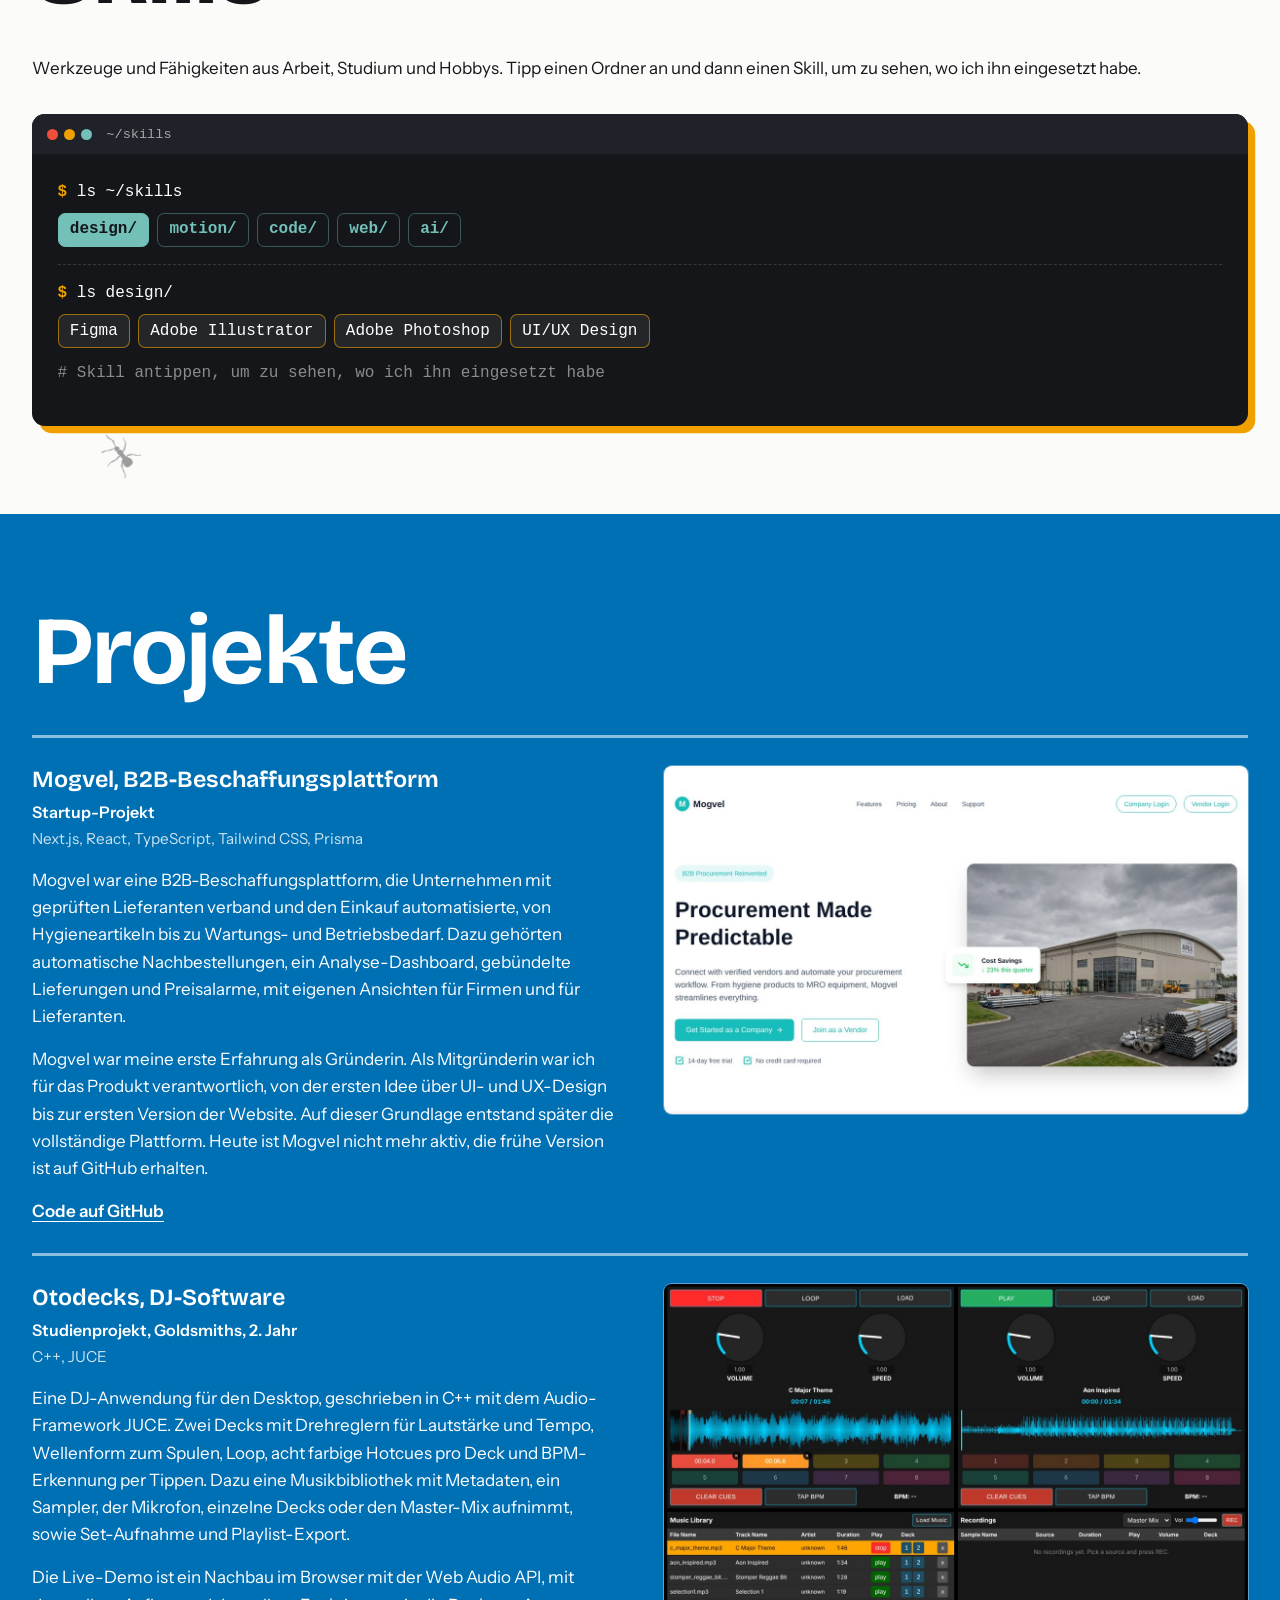
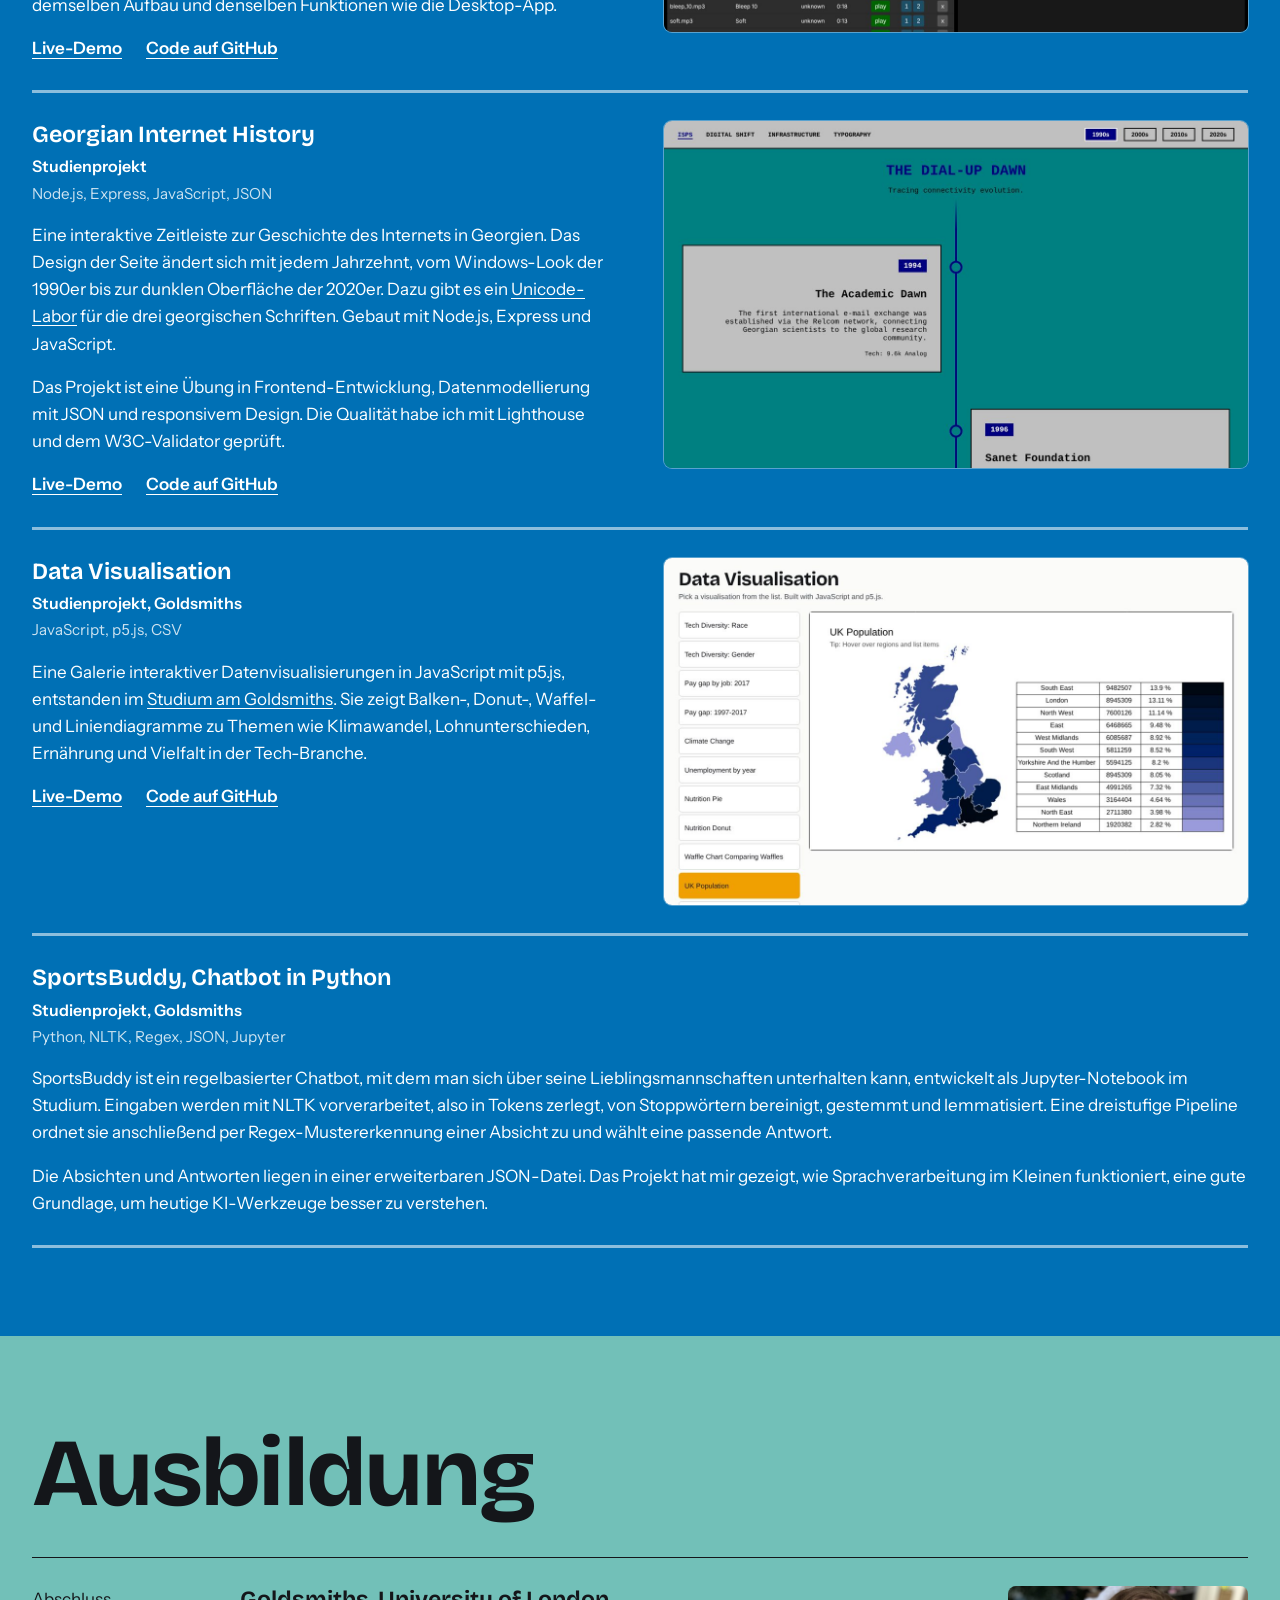
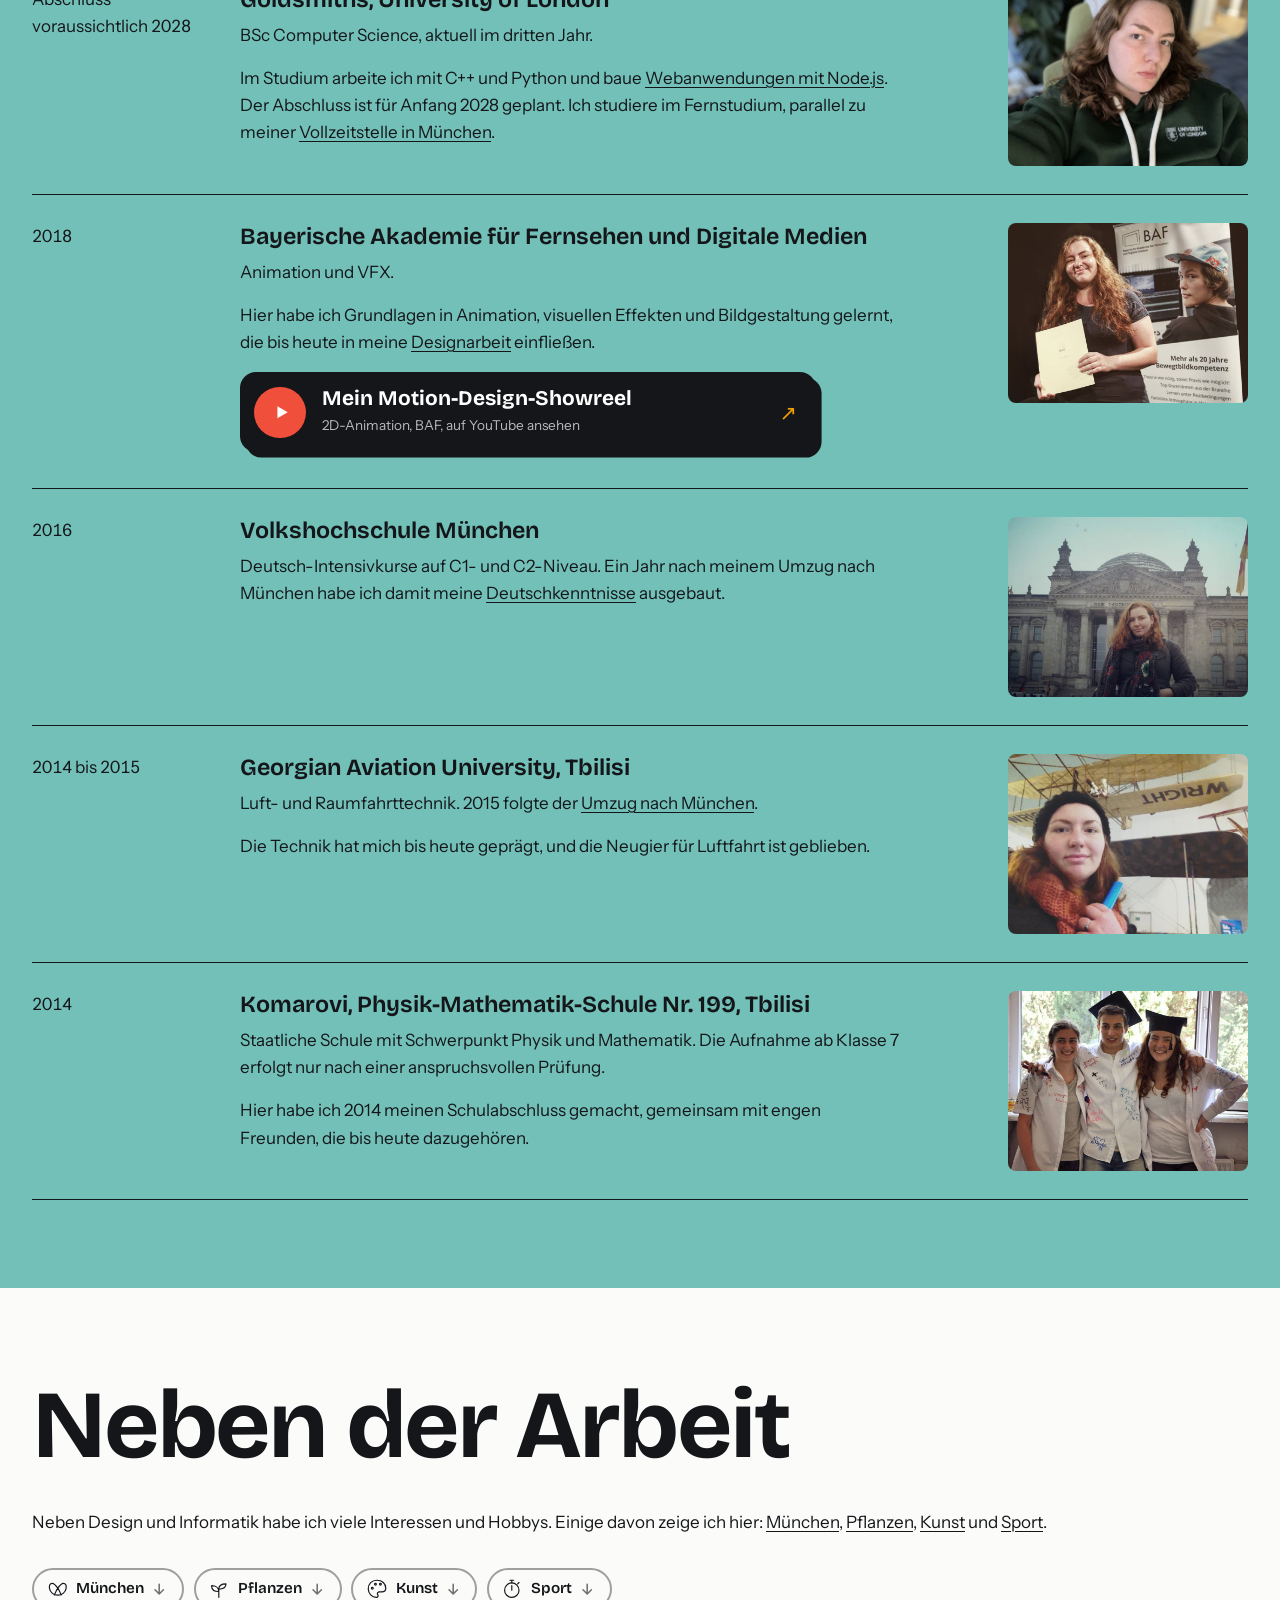
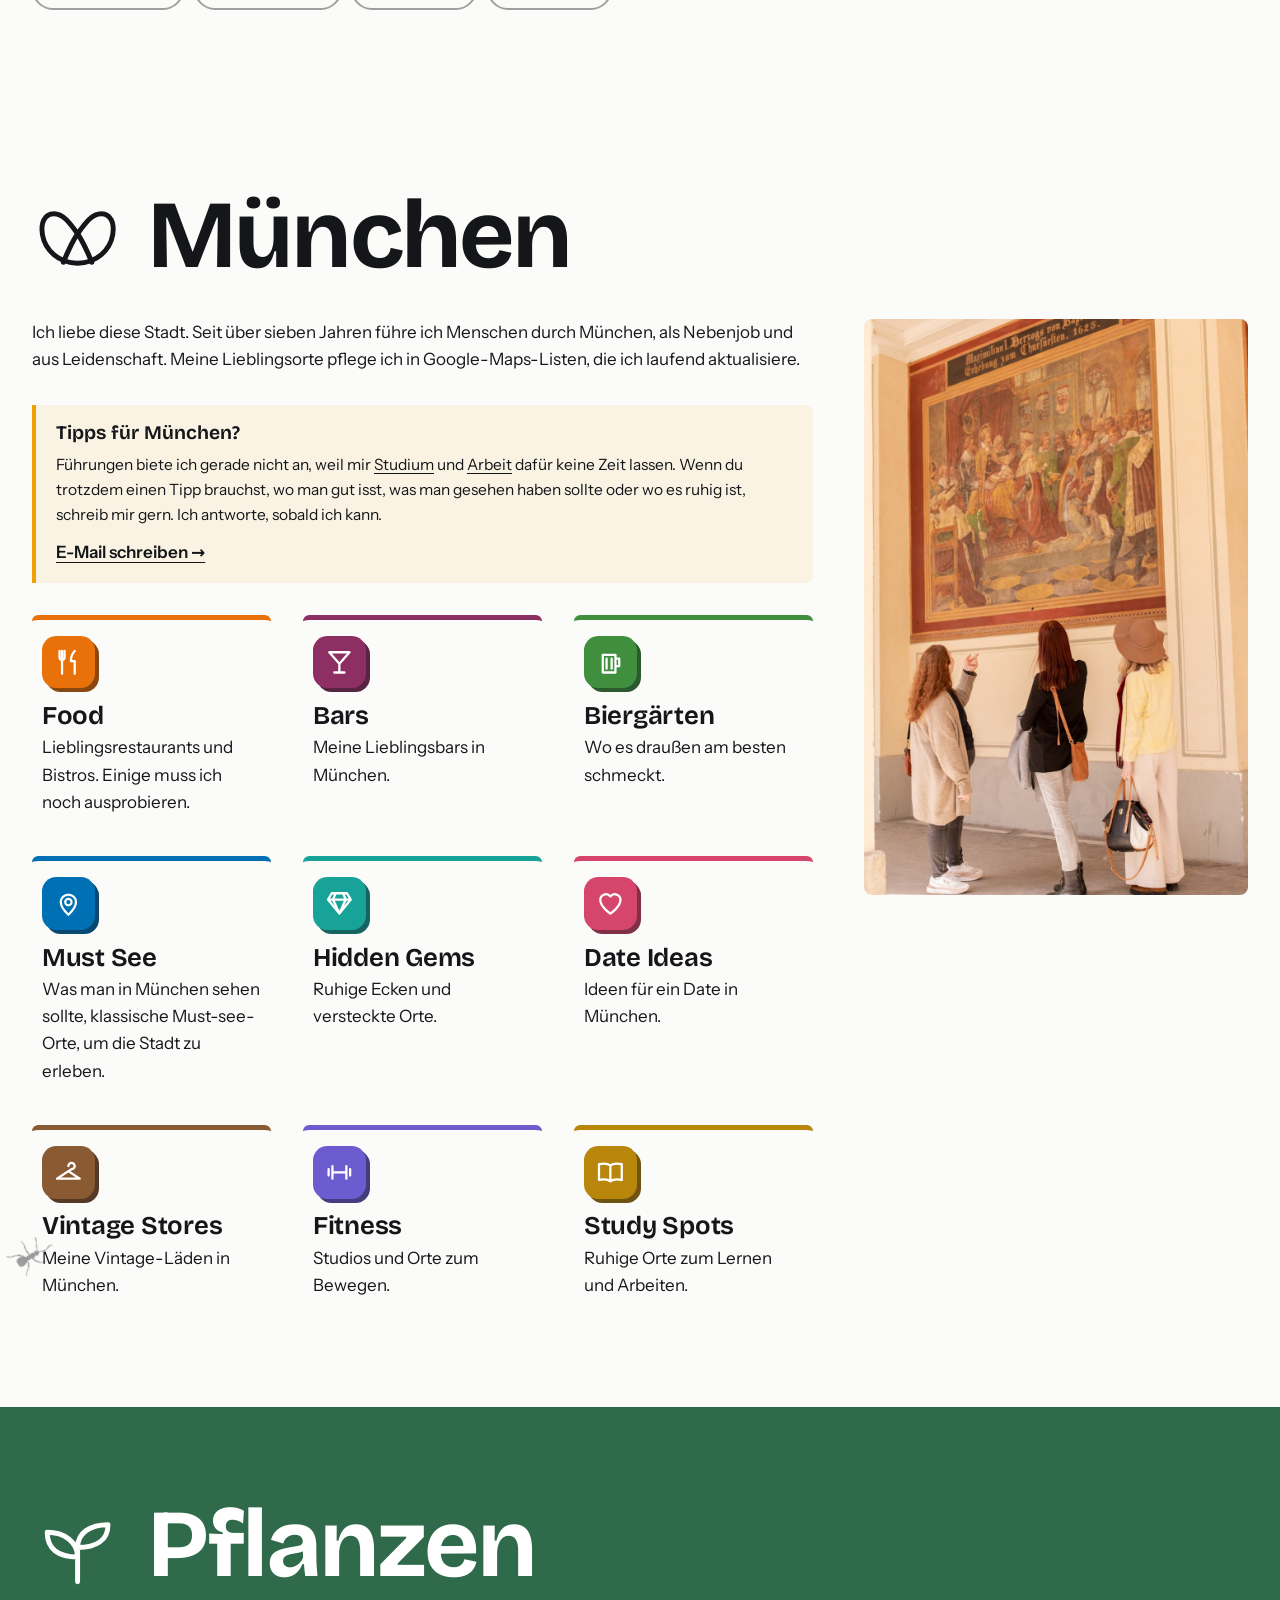
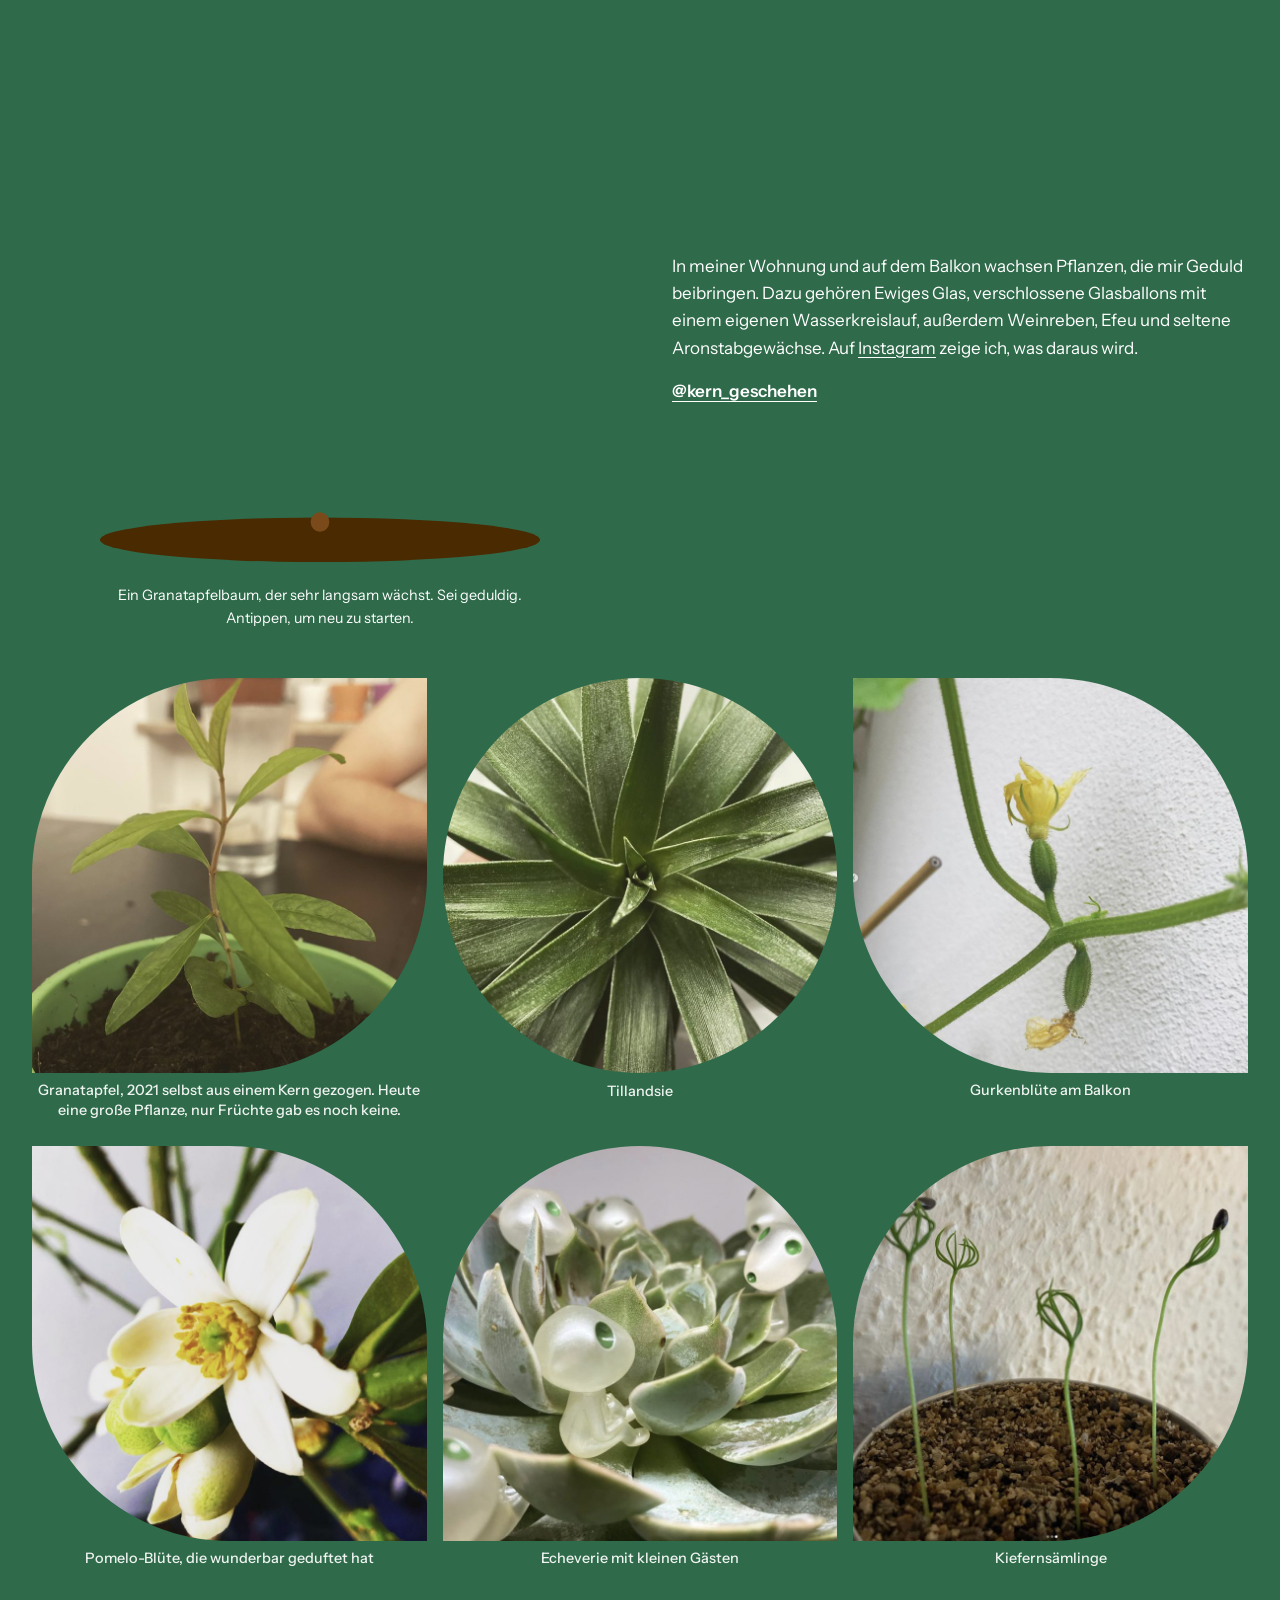
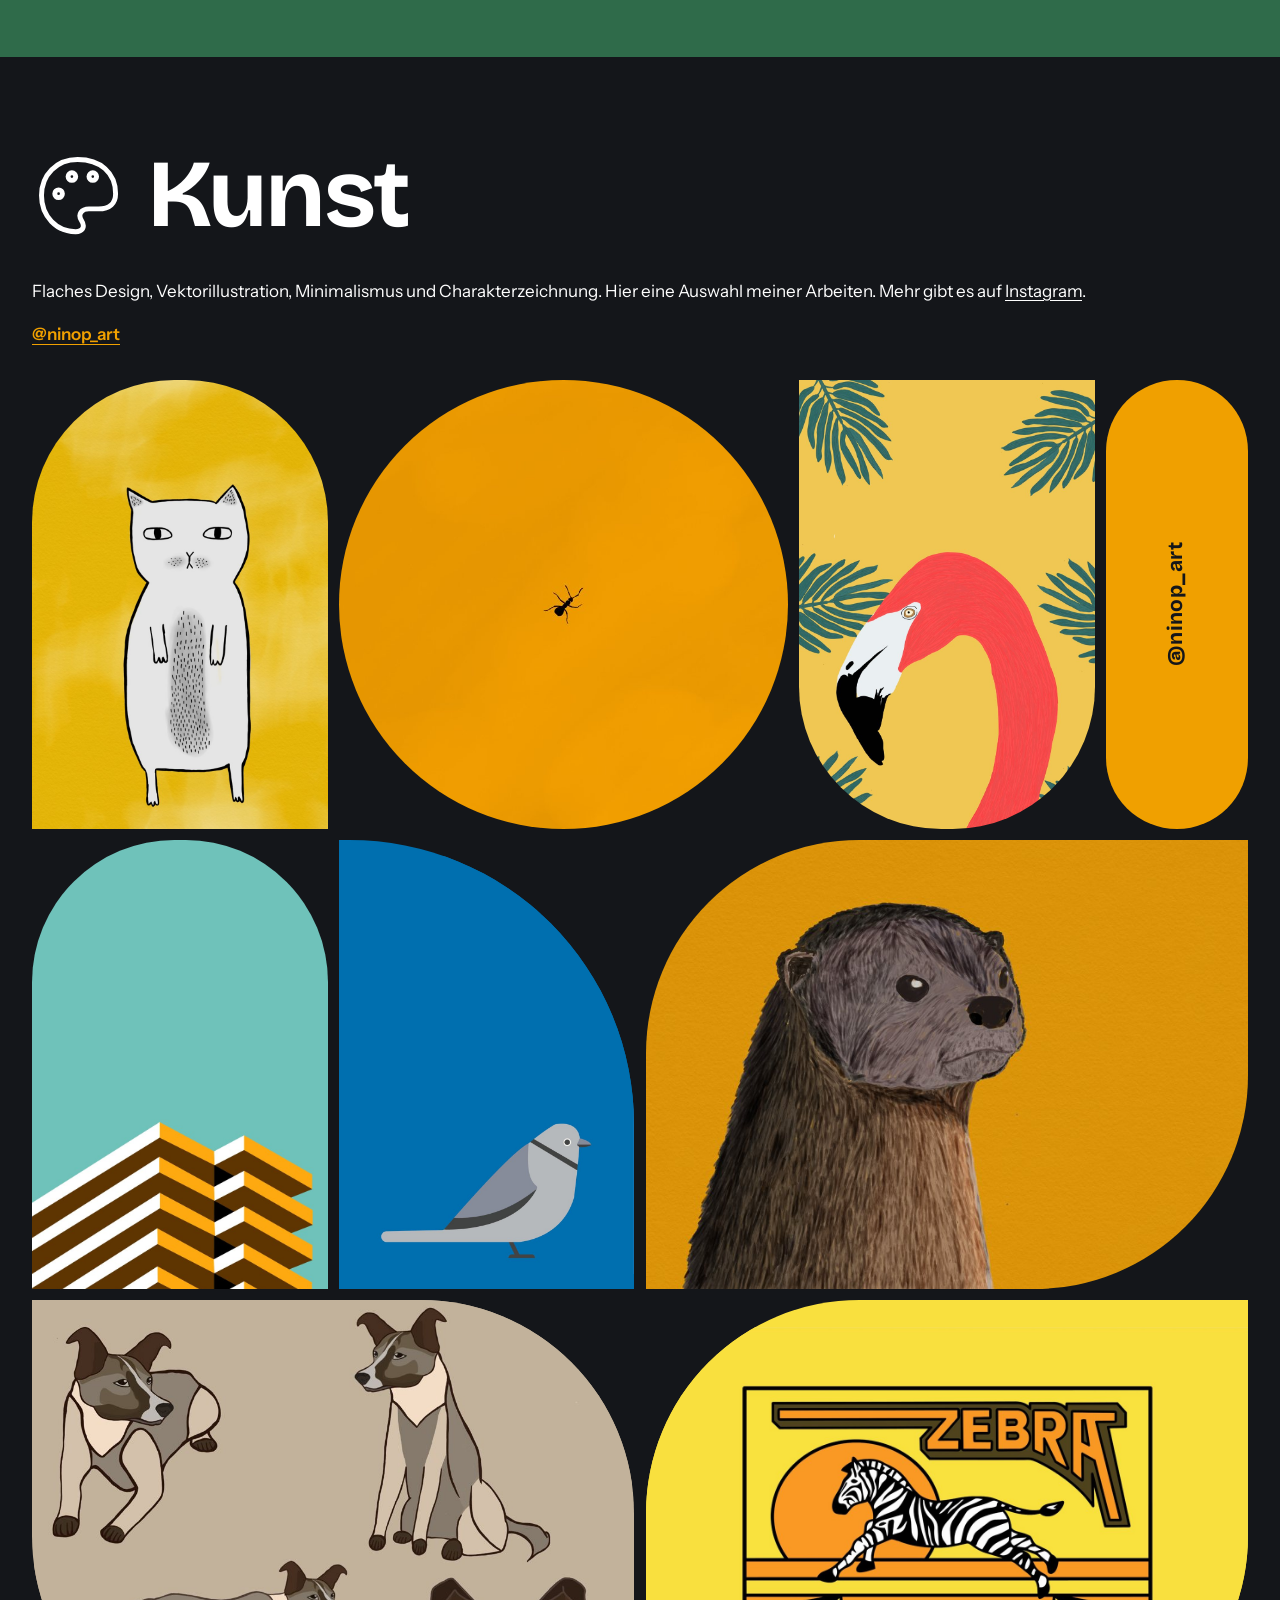
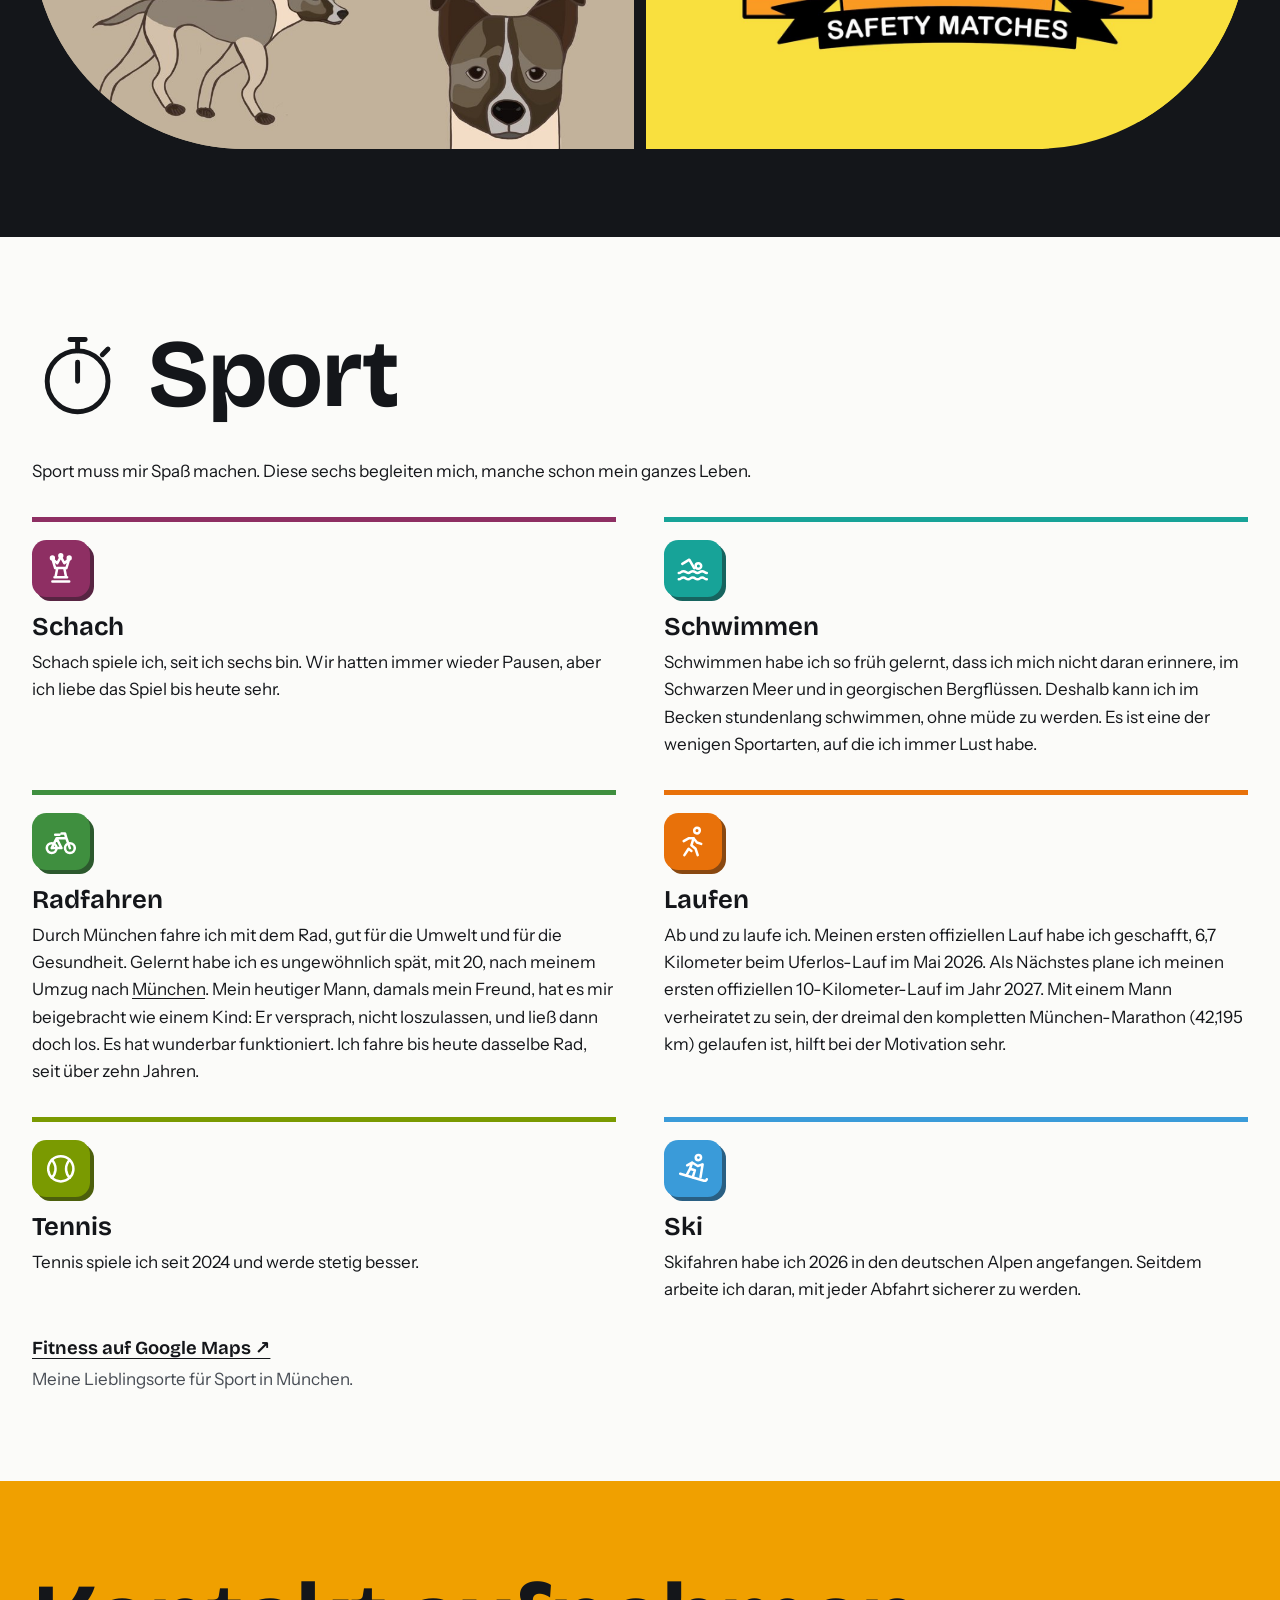
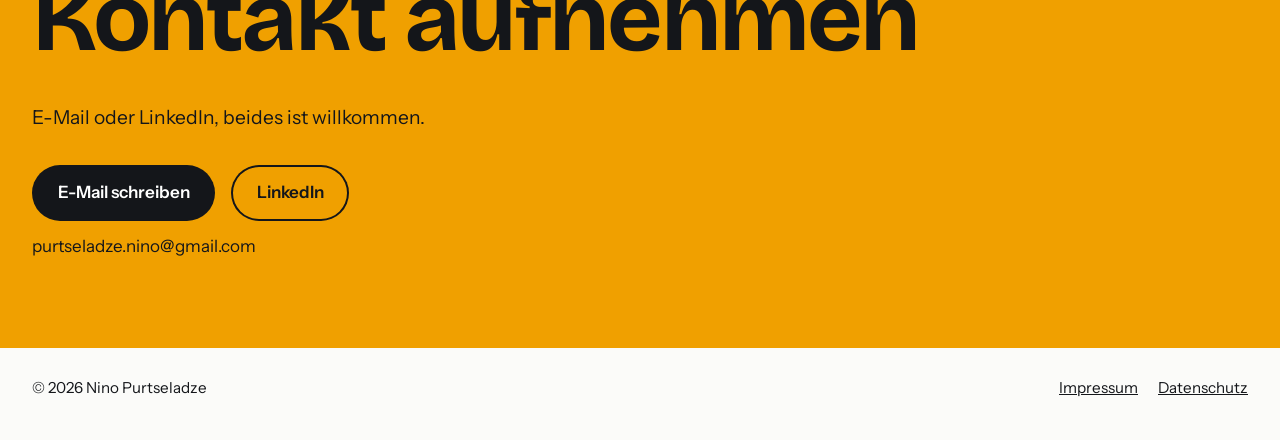
==== commit 123cfa77: "Merge hobbies into the main page as a one-pager hobbies.html now redirects to /#hobbys (keeps #muenc" ====
--- a/index.html
+++ b/index.html
@@ -14,6 +14,7 @@
 </head>
 <body id="top">
 <svg width="0" height="0" style="position:absolute" aria-hidden="true"><symbol id="ant" viewBox="0 0 36 22"><ellipse cx="8" cy="11" rx="7" ry="4.6"/><ellipse cx="19" cy="11" rx="4" ry="3"/><circle cx="26.5" cy="11" r="3.2"/><path d="M17 10L12 3M19.5 9L20 2M22 10L27 3M17 12L12 19M19.5 13L20 20M22 12L27 19M28 9L33 4M28 13L33 18" fill="none" stroke-width="1.3" stroke-linecap="round"/></symbol></svg>
+<svg width="0" height="0" style="position:absolute" aria-hidden="true"><symbol id="i-food" viewBox="0 0 24 24"><path d="M7 3v8M5 3v5a2 2 0 0 0 4 0V3M7 11v10M17 3c-2 2-3 5-3 8h3v10"/></symbol><symbol id="i-bar" viewBox="0 0 24 24"><path d="M4 4h16l-8 9zM12 13v7M8 20h8"/></symbol><symbol id="i-beer" viewBox="0 0 24 24"><path d="M6 6h10v14H6zM16 9h3v6h-3M9 9v8M13 9v8"/></symbol><symbol id="i-pin" viewBox="0 0 24 24"><path d="M12 21s-6-5.5-6-10a6 6 0 0 1 12 0c0 4.5-6 10-6 10zM12 8.5a2.5 2.5 0 1 0 .01 0"/></symbol><symbol id="i-gem" viewBox="0 0 24 24"><path d="M6 4h12l3 5-9 11L3 9zM3 9h18M9 4l-2 5 5 11 5-11-2-5"/></symbol><symbol id="i-heart" viewBox="0 0 24 24"><path d="M12 20s-8-5-8-11a4.5 4.5 0 0 1 8-2.5A4.5 4.5 0 0 1 20 9c0 6-8 11-8 11z"/></symbol><symbol id="i-hanger" viewBox="0 0 24 24"><path d="M12 7a2.5 2.5 0 1 1 2.5 2.5L12 11 3 17h18l-9-6"/></symbol><symbol id="i-fit" viewBox="0 0 24 24"><path d="M6.5 7v10M3.5 9.5v5M17.5 7v10M20.5 9.5v5M6.5 12h11"/></symbol><symbol id="i-study" viewBox="0 0 24 24"><path d="M12 6.5C10 5 6.5 4.7 3 5.5v12.5c3.5-.8 7-.5 9 1 2-1.5 5.5-1.8 9-1V5.5c-3.500-.8-7-.5-9 1zM12 6.5V19"/></symbol></svg>
 
 <section class="hero" style="padding-top:1.25rem">
   <div class="bar">
@@ -22,7 +23,7 @@
       <a href="#erfahrung"><span data-l="de">Erfahrung</span><span data-l="en">Experience</span><span data-l="ka">გამოცდილება</span></a>
       <a href="#projekte"><span data-l="de">Projekte</span><span data-l="en">Projects</span><span data-l="ka">პროექტები</span></a>
       <a href="#ausbildung"><span data-l="de">Ausbildung</span><span data-l="en">Education</span><span data-l="ka">განათლება</span></a>
-      <a href="/hobbies"><span data-l="de">Hobbys</span><span data-l="en">Hobbies</span><span data-l="ka">ჰობები</span></a>
+      <a href="#hobbys"><span data-l="de">Hobbys</span><span data-l="en">Hobbies</span><span data-l="ka">ჰობები</span></a>
       <a href="#kontakt"><span data-l="de">Kontakt</span><span data-l="en">Contact</span><span data-l="ka">კონტაქტი</span></a>
       <span class="lang"><button type="button" data-set="de" aria-pressed="true" aria-label="Deutsch" title="Deutsch"><svg viewBox="0 0 24 24" aria-hidden="true"><rect width="24" height="8" fill="#000"/><rect y="8" width="24" height="8" fill="#DD0000"/><rect y="16" width="24" height="8" fill="#FFCE00"/></svg></button><button type="button" data-set="en" aria-pressed="false" aria-label="English" title="English"><svg viewBox="15 0 30 30" aria-hidden="true"><path fill="#012169" d="M0 0h60v30H0z"/><path stroke="#fff" stroke-width="6" d="M0 0l60 30m0-30L0 30"/><path stroke="#C8102E" stroke-width="2" d="M0 0l60 30m0-30L0 30"/><path stroke="#fff" stroke-width="10" d="M30 0v30M0 15h60"/><path stroke="#C8102E" stroke-width="6" d="M30 0v30M0 15h60"/></svg></button><button type="button" data-set="ka" aria-pressed="false" aria-label="ქართული" title="ქართული"><svg viewBox="0 0 24 24" aria-hidden="true"><rect width="24" height="24" fill="#fff"/><path fill="#E8112D" d="M10 0h4v24h-4zM0 10h24v4H0z"/><path stroke="#E8112D" stroke-width="1.2" d="M5 2.6v5.8M2.1 5.5h5.8M19 2.6v5.8M16.1 5.5h5.8M5 15.6v5.8M2.1 18.5h5.8M19 15.6v5.8M16.1 18.5h5.8"/></svg></button></span>
     </nav>
@@ -45,7 +46,7 @@
       <span data-l="de">Ich arbeite als <a class="il" href="#erfahrung">Design Manager</a> bei K&amp;M Vet IT in München. Mit meinem Team betreue ich mehr als 40 Websites von Tierarztpraxen in Deutschland und Österreich. Parallel studiere ich <a class="il" href="#ausbildung">Informatik am Goldsmiths</a> in London.</span>
       <span data-l="en">I work as <a class="il" href="#erfahrung">Design Manager</a> at K&amp;M Vet IT in Munich. With my team I look after more than 40 websites for veterinary clinics in Germany and Austria. Alongside, I study <a class="il" href="#ausbildung">computer science at Goldsmiths</a> in London.</span><span data-l="ka">მიუნხენში, K&amp;M Vet IT-ში <a class="il" href="#erfahrung">დიზაინ მენეჯერად</a> ვმუშაობ. გუნდთან ერთად გერმანიასა და ავსტრიაში ვეტერინარული კლინიკების 40-ზე მეტ ვებსაიტზე ვზრუნავ. პარალელურად <a class="il" href="#ausbildung">ლონდონის გოლდსმიტსის უნივერსიტეტში</a> კომპიუტერულ მეცნიერებას ვსწავლობ.</span>
     </p>
-    <p class="about"><span data-l="de">Ich wurde 1996 in Tbilisi geboren und bin dort bis 2015 aufgewachsen. Seitdem lebe ich in <a class="il" href="/hobbies#muenchen">München</a> und besuche meine Heimatstadt regelmäßig. Der Fernsehturm von Tbilisi ist sogar als Tattoo auf meiner Haut verewigt.</span><span data-l="en">I was born in Tbilisi in 1996 and grew up there until 2015. Since then I have lived in <a class="il" href="/hobbies#muenchen">Munich</a> and I visit my hometown regularly. The Tbilisi TV Tower is even tattooed on my skin.</span><span data-l="ka">1996 წელს თბილისში დავიბადე და 2015 წლამდე იქ გავიზარდე. ახლა <a class="il" href="/hobbies#muenchen">მიუნხენში</a> ვცხოვრობ, თუმცა თბილისში ხშირად ჩავდივარ. მშობლიური ქალაქის სიყვარულს ჩემი ერთი ტატუც მოწმობს: თბილისის ტელეანძა.</span></p>
+    <p class="about"><span data-l="de">Ich wurde 1996 in Tbilisi geboren und bin dort bis 2015 aufgewachsen. Seitdem lebe ich in <a class="il" href="#muenchen">München</a> und besuche meine Heimatstadt regelmäßig. Der Fernsehturm von Tbilisi ist sogar als Tattoo auf meiner Haut verewigt.</span><span data-l="en">I was born in Tbilisi in 1996 and grew up there until 2015. Since then I have lived in <a class="il" href="#muenchen">Munich</a> and I visit my hometown regularly. The Tbilisi TV Tower is even tattooed on my skin.</span><span data-l="ka">1996 წელს თბილისში დავიბადე და 2015 წლამდე იქ გავიზარდე. ახლა <a class="il" href="#muenchen">მიუნხენში</a> ვცხოვრობ, თუმცა თბილისში ხშირად ჩავდივარ. მშობლიური ქალაქის სიყვარულს ჩემი ერთი ტატუც მოწმობს: თბილისის ტელეანძა.</span></p>
     </div>
     <img class="me" src="img/nino.jpg" width="900" height="900" alt="Porträt von Nino Purtseladze">
   <div class="langmini" id="sprachen">
@@ -222,7 +223,7 @@
     <div class="row has-ph">
       <div class="when"><span data-l="de">2014 bis 2015</span><span data-l="en">2014 to 2015</span><span data-l="ka">2014 წლიდან 2015 წლამდე</span></div>
       <div><h3><span data-l="de">Georgian Aviation University, Tbilisi</span><span data-l="en">Georgian Aviation University, Tbilisi</span><span data-l="ka">საქართველოს საავიაციო უნივერსიტეტი, თბილისი</span></h3>
-        <p><span data-l="de">Luft- und Raumfahrttechnik. 2015 folgte der <a class="il" href="/hobbies#muenchen">Umzug nach München</a>.</span><span data-l="en">Aerospace engineering. In 2015 I moved to Munich.</span><span data-l="ka">საჰაერო-კოსმოსური ინჟინერია. 2015 წელს საცხოვრებლად <a class="il" href="/hobbies#muenchen">მიუნხენში</a> გადავედი.</span></p>
+        <p><span data-l="de">Luft- und Raumfahrttechnik. 2015 folgte der <a class="il" href="#muenchen">Umzug nach München</a>.</span><span data-l="en">Aerospace engineering. In 2015 I moved to Munich.</span><span data-l="ka">საჰაერო-კოსმოსური ინჟინერია. 2015 წელს საცხოვრებლად <a class="il" href="#muenchen">მიუნხენში</a> გადავედი.</span></p>
         <p><span data-l="de">Die Technik hat mich bis heute geprägt, und die Neugier für Luftfahrt ist geblieben.</span><span data-l="en">The engineering mindset has stayed with me, and so has my curiosity about aviation.</span><span data-l="ka">საინჟინრო აზროვნება დღემდე თან მდევს, ისევე როგორც ავიაციისადმი ინტერესი.</span></p></div>
       <div class="ph"><img src="img/wright.jpg" width="640" height="480" loading="lazy" alt="Nino vor einem Wright-Doppeldecker"></div>
     </div>
@@ -236,17 +237,97 @@
   </div>
 </section>
 
-<section>
+<section id="hobbys">
   <div class="wrap more2">
     <div class="mtxt">
       <h2><span data-l="de">Neben der Arbeit</span><span data-l="en">Outside of work</span><span data-l="ka">თავისუფალ დროს</span></h2>
-      <p><span data-l="de">Neben Design und Informatik habe ich viele Interessen und Hobbys. Einige davon zeige ich auf meiner Hobby-Seite: <a class="il" href="/hobbies#muenchen">München</a>, <a class="il" href="/hobbies#pflanzen">Pflanzen</a>, <a class="il" href="/hobbies#kunst">Kunst</a> und <a class="il" href="/hobbies#sport">Sport</a>.</span><span data-l="en">Besides design and computer science I have many interests and hobbies. Some of them come together on my hobbies page: <a class="il" href="/hobbies#muenchen">Munich</a>, <a class="il" href="/hobbies#pflanzen">plants</a>, <a class="il" href="/hobbies#kunst">art</a> and <a class="il" href="/hobbies#sport">sport</a>.</span><span data-l="ka">დიზაინისა და კომპიუტერული მეცნიერების მიღმა ბევრი სხვა ინტერესი მაქვს, რომლებიც ამ გვერდზე იყრის თავს: <a class="il" href="/hobbies#muenchen">მიუნხენი</a>, <a class="il" href="/hobbies#pflanzen">მცენარეები</a>, <a class="il" href="/hobbies#kunst">ხელოვნება</a> და <a class="il" href="/hobbies#sport">სპორტი</a>.</span></p>
-      <p><span data-l="de">Seit über sieben Jahren führe ich Menschen durch München. Meine Lieblingsorte teile ich in <a class="il" href="/hobbies#muenchen">Google-Maps-Listen</a>: Restaurants, Bars, Biergärten, Sehenswürdigkeiten, Hidden Gems, Date-Ideen, Vintage-Läden, Fitness und Orte zum Lernen.</span><span data-l="en">For more than seven years I have guided people through Munich. I share my favourite places in <a class="il" href="/hobbies#muenchen">Google Maps lists</a>: restaurants, bars, beer gardens, sights, hidden gems, date ideas, vintage stores, fitness and places to study.</span><span data-l="ka">შვიდ წელზე მეტია, რაც მიუნხენში ინდივიდუალურ ტურებს ვუძღვები. ჩემს საყვარელ ლოკაციებს <a class="il" href="/hobbies#muenchen">Google Maps-ის კოლექციებში</a> ვუყრი თავს: რესტორნები, ბარები, ბირგარტენები, ღირსშესანიშნაობები, დამალული კუთხეები, იდეები პაემნისთვის, ვინტაჟ მაღაზიები, სავარჯიშო დარბაზები და მშვიდი ადგილები სამუშაოდ თუ სასწავლად.</span></p>
-      <p><span data-l="de">In meiner Wohnung und auf dem Balkon ziehe ich Pflanzen groß, darunter Ewiges Glas, Weinreben, Efeu und seltene Aronstabgewächse. Auf der Seite wächst dazu ganz langsam ein animierter <a class="il" href="/hobbies#pflanzen">Granatapfelbaum</a>.</span><span data-l="en">In my flat and on my balcony I grow plants, including Ewiges Glas, grapevines, ivy and rare aroids. On the page, an animated <a class="il" href="/hobbies#pflanzen">pomegranate tree</a> grows very slowly too.</span><span data-l="ka">ჩემს ბინასა და აივანზე მწვანე გარემო მაქვს მოწყობილი. ვუვლი ტერარიუმებს (Ewiges Glas), ვაზს, სუროსა და იშვიათ აროიდებს. ამ გვერდზე კი ძალიან ნელა ჩემი ანიმაციური <a class="il" href="/hobbies#pflanzen">ბროწეულის ხეც</a> იზრდება.</span></p>
-      <p><span data-l="de">Ich zeichne Illustrationen in Flat Design und Vektorgrafik, minimalistische Motive und Charakterzeichnungen, von Katze, Otter und Taube bis zu Architektur. Eine Auswahl zeige ich in einer <a class="il" href="/hobbies#kunst">Galerie</a>, mehr gibt es auf Instagram unter <a class="il" href="https://www.instagram.com/ninop_art" target="_blank" rel="noopener">@ninop_art</a>.</span><span data-l="en">I draw illustrations in flat design and vector style, minimalist motifs and character art, from a cat, an otter and a pigeon to architecture. A selection is shown in a <a class="il" href="/hobbies#kunst">gallery</a>, and there is more on Instagram at <a class="il" href="https://www.instagram.com/ninop_art" target="_blank" rel="noopener">@ninop_art</a>.</span><span data-l="ka">ვქმნი ციფრულ ილუსტრაციებს Flat Design-ისა და ვექტორული გრაფიკის სტილში: მინიმალისტურ მოტივებსა და პერსონაჟებს, კატებიდან, წავებიდან და მტრედებიდან დაწყებული, ურბანული არქიტექტურით დასრულებული. ნამუშევრების ნაწილი აქაურ <a class="il" href="/hobbies#kunst">გალერეაშია</a>, სრული პორტფოლიო კი ჩემს Instagram-ზე (<a class="il" href="https://www.instagram.com/ninop_art" target="_blank" rel="noopener">@ninop_art</a>).</span></p>
-      <p><span data-l="de">Sport muss mir Spaß machen. Ich spiele Schach, seit ich sechs bin, schwimme seit meiner Kindheit im Schwarzen Meer und in georgischen Bergflüssen, fahre mit dem Rad durch München und laufe ab und zu. Seit 2024 spiele ich Tennis, seit 2026 fahre ich Ski. Mein erster offizieller <a class="il" href="/hobbies#sport">10-Kilometer-Lauf</a> ist für 2027 geplant.</span><span data-l="en">Sport has to be fun for me. I have played chess since I was six, swum since childhood in the Black Sea and Georgian mountain rivers, cycle around Munich and run now and then. I started tennis in 2024 and skiing in 2026. My <a class="il" href="/hobbies#sport">first official 10k</a> is planned for 2027.</span><span data-l="ka">სპორტი ჩემთვის პირველ რიგში სიამოვნებაა. ექვსი წლიდან ჭადრაკს ვთამაშობ, ბავშვობიდან ვცურავ შავ ზღვასა და საქართველოს მთის მდინარეებში, მიუნხენში ხშირად ველოსიპედით გადავაადგილდები და დროდადრო დავრბივარ. 2024 წლიდან ჩოგბურთს მივუერთდი, 2026 წლიდან კი თხილამურებით სრიალს. ჩემი პირველი ოფიციალური <a class="il" href="/hobbies#sport">10-კილომეტრიანი გარბენი</a> 2027 წლისთვის მაქვს მიზნად დასახული.</span></p>
-      <nav class="jump" aria-label="Hobbys"><a class="j1" href="/hobbies#muenchen"><svg class="ji" viewBox="0 0 48 48" fill="none" stroke="currentColor" stroke-width="2.6" stroke-linecap="round" stroke-linejoin="round" aria-hidden="true"><path d="M24 22.5C20 17 16.5 12 11.5 12 6.5 12 4.5 17 5.5 23 6.8 31 14 38 24 38s17.2-7 18.5-15c1-6-1-11-6-11-5 0-8.5 5-12.5 10.5"/><path d="M24 22.5c-2.8 4-4.8 8.5-7.5 15M24 22.5c2.8 4 4.8 8.5 7.5 15"/></svg><span class="jl"><span data-l="de">München</span><span data-l="en">Munich</span><span data-l="ka">მიუნხენი</span></span><svg class="ja" viewBox="0 0 24 24" fill="none" stroke="currentColor" stroke-width="2.6" stroke-linecap="round" stroke-linejoin="round" aria-hidden="true"><path d="M4 12h15M13 5l7 7-7 7"/></svg></a><a class="j2" href="/hobbies#pflanzen"><svg class="ji" viewBox="0 0 48 48" fill="none" stroke="currentColor" stroke-width="2.6" stroke-linecap="round" stroke-linejoin="round" aria-hidden="true"><path d="M24 43V23M24 30c0-8-7-13-16-13 0 9 6 13 16 13M24 25c0-8 7-12 16-12 0 8-6 12-16 12"/></svg><span class="jl"><span data-l="de">Pflanzen</span><span data-l="en">Plants</span><span data-l="ka">მცენარეები</span></span><svg class="ja" viewBox="0 0 24 24" fill="none" stroke="currentColor" stroke-width="2.6" stroke-linecap="round" stroke-linejoin="round" aria-hidden="true"><path d="M4 12h15M13 5l7 7-7 7"/></svg></a><a class="j3" href="/hobbies#kunst"><svg class="ji" viewBox="0 0 48 48" fill="none" stroke="currentColor" stroke-width="2.6" stroke-linecap="round" stroke-linejoin="round" aria-hidden="true"><path d="M24 5C13 5 5 13 5 24s8 19 18 19c4 0 5-3 3-6s0-6 4-6h5c6 0 9-3 9-8C44 12 36 5 24 5z"/><circle cx="14" cy="23" r="2"/><circle cx="21" cy="14" r="2"/><circle cx="32" cy="14" r="2"/></svg><span class="jl"><span data-l="de">Kunst</span><span data-l="en">Art</span><span data-l="ka">ხელოვნება</span></span><svg class="ja" viewBox="0 0 24 24" fill="none" stroke="currentColor" stroke-width="2.6" stroke-linecap="round" stroke-linejoin="round" aria-hidden="true"><path d="M4 12h15M13 5l7 7-7 7"/></svg></a><a class="j4" href="/hobbies#sport"><svg class="ji" viewBox="0 0 48 48" fill="none" stroke="currentColor" stroke-width="2.6" stroke-linecap="round" stroke-linejoin="round" aria-hidden="true"><circle cx="24" cy="27" r="16"/><path d="M24 27V17M20 5h8M24 5v6M37 13l3-3"/></svg><span class="jl"><span data-l="de">Sport</span><span data-l="en">Sport</span><span data-l="ka">სპორტი</span></span><svg class="ja" viewBox="0 0 24 24" fill="none" stroke="currentColor" stroke-width="2.6" stroke-linecap="round" stroke-linejoin="round" aria-hidden="true"><path d="M4 12h15M13 5l7 7-7 7"/></svg></a></nav>
-    </div>
+      <p><span data-l="de">Neben Design und Informatik habe ich viele Interessen und Hobbys. Einige davon zeige ich hier: <a class="il" href="#muenchen">München</a>, <a class="il" href="#pflanzen">Pflanzen</a>, <a class="il" href="#kunst">Kunst</a> und <a class="il" href="#sport">Sport</a>.</span><span data-l="en">Besides design and computer science I have many interests and hobbies. Some of them are right here: <a class="il" href="#muenchen">Munich</a>, <a class="il" href="#pflanzen">plants</a>, <a class="il" href="#kunst">art</a> and <a class="il" href="#sport">sport</a>.</span><span data-l="ka">დიზაინისა და კომპიუტერული მეცნიერების მიღმა ბევრი სხვა ინტერესი მაქვს, რომლებიც ამ გვერდზე იყრის თავს: <a class="il" href="#muenchen">მიუნხენი</a>, <a class="il" href="#pflanzen">მცენარეები</a>, <a class="il" href="#kunst">ხელოვნება</a> და <a class="il" href="#sport">სპორტი</a>.</span></p>
+      <nav class="jump" aria-label="Hobbys"><a class="j1" href="#muenchen"><svg class="ji" viewBox="0 0 48 48" fill="none" stroke="currentColor" stroke-width="2.6" stroke-linecap="round" stroke-linejoin="round" aria-hidden="true"><path d="M24 22.5C20 17 16.5 12 11.5 12 6.5 12 4.5 17 5.5 23 6.8 31 14 38 24 38s17.2-7 18.5-15c1-6-1-11-6-11-5 0-8.5 5-12.5 10.5"/><path d="M24 22.5c-2.8 4-4.8 8.5-7.5 15M24 22.5c2.8 4 4.8 8.5 7.5 15"/></svg><span class="jl"><span data-l="de">München</span><span data-l="en">Munich</span><span data-l="ka">მიუნხენი</span></span><svg class="ja" viewBox="0 0 24 24" fill="none" stroke="currentColor" stroke-width="2.6" stroke-linecap="round" stroke-linejoin="round" aria-hidden="true"><path d="M12 4v15M5 13l7 7 7-7"/></svg></a><a class="j2" href="#pflanzen"><svg class="ji" viewBox="0 0 48 48" fill="none" stroke="currentColor" stroke-width="2.6" stroke-linecap="round" stroke-linejoin="round" aria-hidden="true"><path d="M24 43V23M24 30c0-8-7-13-16-13 0 9 6 13 16 13M24 25c0-8 7-12 16-12 0 8-6 12-16 12"/></svg><span class="jl"><span data-l="de">Pflanzen</span><span data-l="en">Plants</span><span data-l="ka">მცენარეები</span></span><svg class="ja" viewBox="0 0 24 24" fill="none" stroke="currentColor" stroke-width="2.6" stroke-linecap="round" stroke-linejoin="round" aria-hidden="true"><path d="M12 4v15M5 13l7 7 7-7"/></svg></a><a class="j3" href="#kunst"><svg class="ji" viewBox="0 0 48 48" fill="none" stroke="currentColor" stroke-width="2.6" stroke-linecap="round" stroke-linejoin="round" aria-hidden="true"><path d="M24 5C13 5 5 13 5 24s8 19 18 19c4 0 5-3 3-6s0-6 4-6h5c6 0 9-3 9-8C44 12 36 5 24 5z"/><circle cx="14" cy="23" r="2"/><circle cx="21" cy="14" r="2"/><circle cx="32" cy="14" r="2"/></svg><span class="jl"><span data-l="de">Kunst</span><span data-l="en">Art</span><span data-l="ka">ხელოვნება</span></span><svg class="ja" viewBox="0 0 24 24" fill="none" stroke="currentColor" stroke-width="2.6" stroke-linecap="round" stroke-linejoin="round" aria-hidden="true"><path d="M12 4v15M5 13l7 7 7-7"/></svg></a><a class="j4" href="#sport"><svg class="ji" viewBox="0 0 48 48" fill="none" stroke="currentColor" stroke-width="2.6" stroke-linecap="round" stroke-linejoin="round" aria-hidden="true"><circle cx="24" cy="27" r="16"/><path d="M24 27V17M20 5h8M24 5v6M37 13l3-3"/></svg><span class="jl"><span data-l="de">Sport</span><span data-l="en">Sport</span><span data-l="ka">სპორტი</span></span><svg class="ja" viewBox="0 0 24 24" fill="none" stroke="currentColor" stroke-width="2.6" stroke-linecap="round" stroke-linejoin="round" aria-hidden="true"><path d="M12 4v15M5 13l7 7 7-7"/></svg></a></nav>
+    </div>
+  </div>
+</section>
+<section class="sec" id="muenchen">
+  <div class="wrap">
+    <h2><svg class="hi" viewBox="0 0 48 48" fill="none" stroke="currentColor" stroke-width="2.6" stroke-linecap="round" stroke-linejoin="round" aria-hidden="true"><path d="M24 22.5C20 17 16.5 12 11.5 12 6.5 12 4.5 17 5.5 23 6.8 31 14 38 24 38s17.2-7 18.5-15c1-6-1-11-6-11-5 0-8.5 5-12.5 10.5"/><path d="M24 22.5c-2.8 4-4.8 8.5-7.5 15M24 22.5c2.8 4 4.8 8.5 7.5 15"/></svg><span class="ht"><span data-l="de">München</span><span data-l="en">Munich</span><span data-l="ka">მიუნხენი</span></span></h2>
+    <div class="mun"><div class="mcol">
+    <p class="t"><span data-l="de">Ich liebe diese Stadt. Seit über sieben Jahren führe ich Menschen durch München, als Nebenjob und aus Leidenschaft. Meine Lieblingsorte pflege ich in Google-Maps-Listen, die ich laufend aktualisiere.</span><span data-l="en">I love this city. For more than seven years I have guided people through Munich, as a side job and out of passion. I keep my favourite places in Google Maps lists that I update all the time.</span><span data-l="ka">ძალიან მიყვარს ეს ქალაქი. შვიდ წელზე მეტია, რაც მიუნხენში ინდივიდუალურ ტურებს ვუძღვები, რაც ჩემთვის ერთდროულად საყვარელი საქმეც არის და გატაცებაც. ჩემს რჩეულ ლოკაციებს Google Maps-ის კოლექციებში ვუყრი თავს და ამ სიებს მუდმივად ვანახლებ.</span></p>
+    <aside class="tip">
+      <h3><span data-l="de">Tipps für München?</span><span data-l="en">Tips for Munich?</span><span data-l="ka">გჭირდებათ რჩევა მიუნხენზე?</span></h3>
+      <p><span data-l="de">Führungen biete ich gerade nicht an, weil mir <a class="il" href="#ausbildung">Studium</a> und <a class="il" href="#erfahrung">Arbeit</a> dafür keine Zeit lassen. Wenn du trotzdem einen Tipp brauchst, wo man gut isst, was man gesehen haben sollte oder wo es ruhig ist, schreib mir gern. Ich antworte, sobald ich kann.</span><span data-l="en">I am not offering tours at the moment because my <a class="il" href="#ausbildung">studies</a> and <a class="il" href="#erfahrung">work</a> do not leave time for it. If you still need a tip on where to eat well, what to see or where to find a quiet spot, feel free to write to me. I will get back to you as soon as I can.</span><span data-l="ka">ამჟამად ტურებს არ ვატარებ, მაგრამ ქალაქის საუკეთესო კუთხეებს, კაფეებსა თუ სანახაობებს დიდი სიამოვნებით გირჩევთ. მომწერეთ და მალე დაგიკავშირდებით.</span></p>
+      <a class="tipbtn mail" href="#kontakt"><span data-l="de">E-Mail schreiben</span><span data-l="en">Write an email</span><span data-l="ka">ელფოსტის გაგზავნა</span> &rarr;</a>
+    </aside>
+    <div class="lists">
+      <a style="--c:#E8710A" href="https://maps.app.goo.gl/5aWEqPPRobJ53Stv6" target="_blank" rel="noopener"><svg viewBox="0 0 24 24" fill="none" stroke="currentColor" stroke-width="1.8" stroke-linecap="round" stroke-linejoin="round" aria-hidden="true"><use href="#i-food"/></svg><b>Food</b><span data-l="de">Lieblingsrestaurants und Bistros. Einige muss ich noch ausprobieren.</span><span data-l="en">Favourite restaurants and bistros. Some I still have to try.</span><span data-l="ka">საყვარელი რესტორნები და ბისტროები. ზოგი ჯერ კიდევ გასასინჯი მაქვს.</span></a>
+      <a style="--c:#8E2F63" href="https://maps.app.goo.gl/59uMZr4hswz4zTuPA" target="_blank" rel="noopener"><svg viewBox="0 0 24 24" fill="none" stroke="currentColor" stroke-width="1.8" stroke-linecap="round" stroke-linejoin="round" aria-hidden="true"><use href="#i-bar"/></svg><b>Bars</b><span data-l="de">Meine Lieblingsbars in München.</span><span data-l="en">My favourite bars in Munich.</span><span data-l="ka">ჩემი საყვარელი ბარები მიუნხენში.</span></a>
+      <a style="--c:#3F8F3F" href="https://maps.app.goo.gl/5vDkgwMGr7xh7Qur5" target="_blank" rel="noopener"><svg viewBox="0 0 24 24" fill="none" stroke="currentColor" stroke-width="1.8" stroke-linecap="round" stroke-linejoin="round" aria-hidden="true"><use href="#i-beer"/></svg><b>Biergärten</b><span data-l="de">Wo es draußen am besten schmeckt.</span><span data-l="en">Where it tastes best outdoors.</span><span data-l="ka">სადაც ღია ცის ქვეშ ყველაფერი ყველაზე გემრიელია.</span></a>
+      <a style="--c:#0070B5" href="https://maps.app.goo.gl/b6UyB5swdWb23c8W6" target="_blank" rel="noopener"><svg viewBox="0 0 24 24" fill="none" stroke="currentColor" stroke-width="1.8" stroke-linecap="round" stroke-linejoin="round" aria-hidden="true"><use href="#i-pin"/></svg><b>Must See</b><span data-l="de">Was man in München sehen sollte, klassische Must-see-Orte, um die Stadt zu erleben.</span><span data-l="en">What you should see in Munich, classic must-see spots to experience the city.</span><span data-l="ka">რა უნდა ნახოთ მიუნხენში, კლასიკური ადგილები, რომლებიც ქალაქს ნამდვილად გაგაცნობთ.</span></a>
+      <a style="--c:#17A398" href="https://maps.app.goo.gl/mryCvmnZceJXzrSE8" target="_blank" rel="noopener"><svg viewBox="0 0 24 24" fill="none" stroke="currentColor" stroke-width="1.8" stroke-linecap="round" stroke-linejoin="round" aria-hidden="true"><use href="#i-gem"/></svg><b>Hidden Gems</b><span data-l="de">Ruhige Ecken und versteckte Orte.</span><span data-l="en">Quiet corners and hidden places.</span><span data-l="ka">მყუდრო კუთხეები და ფარული ადგილები.</span></a>
+      <a style="--c:#D6456B" href="https://maps.app.goo.gl/9a2kGTaZmz2iosmx8" target="_blank" rel="noopener"><svg viewBox="0 0 24 24" fill="none" stroke="currentColor" stroke-width="1.8" stroke-linecap="round" stroke-linejoin="round" aria-hidden="true"><use href="#i-heart"/></svg><b>Date Ideas</b><span data-l="de">Ideen für ein Date in München.</span><span data-l="en">Ideas for a date in Munich.</span><span data-l="ka">იდეები პაემნისთვის მიუნხენში.</span></a>
+      <a style="--c:#8A5A32" href="https://maps.app.goo.gl/vj1qBHjUwoRQRYb29" target="_blank" rel="noopener"><svg viewBox="0 0 24 24" fill="none" stroke="currentColor" stroke-width="1.8" stroke-linecap="round" stroke-linejoin="round" aria-hidden="true"><use href="#i-hanger"/></svg><b>Vintage Stores</b><span data-l="de">Meine Vintage-Läden in München.</span><span data-l="en">My vintage stores in Munich.</span><span data-l="ka">ჩემი საყვარელი ვინტაჟ მაღაზიები მიუნხენში.</span></a>
+      <a style="--c:#6D5BD0" href="https://maps.app.goo.gl/Xfh8NHinFPysKE3H8" target="_blank" rel="noopener"><svg viewBox="0 0 24 24" fill="none" stroke="currentColor" stroke-width="1.8" stroke-linecap="round" stroke-linejoin="round" aria-hidden="true"><use href="#i-fit"/></svg><b>Fitness</b><span data-l="de">Studios und Orte zum Bewegen.</span><span data-l="en">Gyms and places to move.</span><span data-l="ka">სპორტული დარბაზები და ადგილები ვარჯიშისთვის.</span></a>
+      <a style="--c:#B7860B" href="https://maps.app.goo.gl/Yxs4cH8fEPPAZuzn9" target="_blank" rel="noopener"><svg viewBox="0 0 24 24" fill="none" stroke="currentColor" stroke-width="1.8" stroke-linecap="round" stroke-linejoin="round" aria-hidden="true"><use href="#i-study"/></svg><b>Study Spots</b><span data-l="de">Ruhige Orte zum Lernen und Arbeiten.</span><span data-l="en">Quiet places to study and work.</span><span data-l="ka">მშვიდი ადგილები სწავლისა და მუშაობისთვის.</span></a>
+    </div>
+    </div><figure class="mphoto"><img src="img/guide-mural.jpg" width="932" height="1400" loading="lazy" alt="Drei Gäste betrachten bei einer Stadtführung ein Wandgemälde im Münchner Arkadengang"></figure></div>
+  </div>
+</section>
+
+<section class="sec band grn" id="pflanzen">
+  <div class="wrap">
+    <h2><svg class="hi" viewBox="0 0 48 48" fill="none" stroke="currentColor" stroke-width="2.6" stroke-linecap="round" stroke-linejoin="round" aria-hidden="true"><path d="M24 43V23M24 30c0-8-7-13-16-13 0 9 6 13 16 13M24 25c0-8 7-12 16-12 0 8-6 12-16 12"/></svg><span class="ht"><span data-l="de">Pflanzen</span><span data-l="en">Plants</span><span data-l="ka">მცენარეები</span></span></h2>
+    <div class="plantwrap">
+      <div>
+        <button class="plantbtn" type="button" id="plantbtn" aria-label="Wachsender Granatapfelbaum, antippen um ihn neu wachsen zu lassen">
+          <svg id="plant" viewBox="0 0 360 440" aria-hidden="true"></svg>
+        </button>
+        <div class="pl-hint"><span data-l="de">Ein Granatapfelbaum, der sehr langsam wächst. Sei geduldig. Antippen, um neu zu starten.</span><span data-l="en">A pomegranate tree growing very slowly. Be patient. Tap to start over.</span><span data-l="ka">ბროწეულის ხე, რომელიც ძალიან ნელა იზრდება. მოთმინება გამოიჩინეთ. დააკლიკეთ და ხე თავიდან დაიწყებს ზრდას.</span></div>
+      </div>
+      <div class="sec">
+        <p class="t"><span data-l="de">In meiner Wohnung und auf dem Balkon wachsen Pflanzen, die mir Geduld beibringen. Dazu gehören Ewiges Glas, verschlossene Glasballons mit einem eigenen Wasserkreislauf, außerdem Weinreben, Efeu und seltene Aronstabgewächse. Auf <a class="il" href="https://www.instagram.com/kern_geschehen" target="_blank" rel="noopener">Instagram</a> zeige ich, was daraus wird.</span><span data-l="en">In my flat and on my balcony grow plants that teach me patience. They include Ewiges Glas, sealed glass carboys with their own water cycle, plus grapevines, ivy and rare aroids. On <a class="il" href="https://www.instagram.com/kern_geschehen" target="_blank" rel="noopener">Instagram</a> I show what becomes of them.</span><span data-l="ka">ჩემს ბინასა და აივანზე იზრდება მცენარეები, რომლებიც მოთმინებას მასწავლიან. მათ შორისაა Ewiges Glas, ანუ დახურული მინის ბოთლები საკუთარი წყლის ციკლით, ასევე ვაზი, სურო და იშვიათი აროიდები. <a class="il" href="https://www.instagram.com/kern_geschehen" target="_blank" rel="noopener">Instagram</a>-ზე ვაჩვენებ, რა გამოდის მათგან.</span></p>
+        <a class="ig" href="https://www.instagram.com/kern_geschehen" rel="noopener" target="_blank">@kern_geschehen</a>
+      </div>
+    </div>
+    <div class="pgal">
+      <figure class="pg pl"><img src="img/plant-granatapfel.jpg" width="800" height="800" loading="lazy" alt="Junger Granatapfel, 2021 aus einem Kern gezogen, im grünen Topf"><figcaption><span data-l="de">Granatapfel, 2021 selbst aus einem Kern gezogen. Heute eine große Pflanze, nur Früchte gab es noch keine.</span><span data-l="en">Pomegranate, grown from a seed in 2021. A big plant today, just no fruit yet.</span><span data-l="ka">ბროწეული, 2021 წელს თავად გავაღვივე კურკიდან. დღეს დიდი მცენარეა, უბრალოდ ნაყოფი ჯერ არ მოუსხამს.</span></figcaption></figure>
+      <figure class="pg pc"><img src="img/plant-tillandsie.jpg" width="800" height="800" loading="lazy" alt="Tillandsie von oben mit sternförmig angeordneten Blättern"><figcaption><span data-l="de">Tillandsie</span><span data-l="en">Air plant</span><span data-l="ka">ტილანდსია</span></figcaption></figure>
+      <figure class="pg pr"><img src="img/plant-gurke.jpg" width="800" height="800" loading="lazy" alt="Gelbe Gurkenblüte mit kleiner Gurke vor weißer Wand"><figcaption><span data-l="de">Gurkenblüte am Balkon</span><span data-l="en">Cucumber flower on the balcony</span><span data-l="ka">კიტრის ყვავილი აივანზე</span></figcaption></figure>
+      <figure class="pg pr"><img src="img/plant-zitrus.jpg" width="800" height="800" loading="lazy" alt="Weiße Pomelo-Blüte mit gelben Staubblättern"><figcaption><span data-l="de">Pomelo-Blüte, die wunderbar geduftet hat</span><span data-l="en">Pomelo blossom that smelled wonderful</span><span data-l="ka">პომელოს ყვავილი, რომელსაც საოცარი სურნელი ჰქონდა</span></figcaption></figure>
+      <figure class="pg pa"><img src="img/plant-echeverie.jpg" width="800" height="800" loading="lazy" alt="Echeverie mit kleinen weißen Figuren zwischen den Blättern"><figcaption><span data-l="de">Echeverie mit kleinen Gästen</span><span data-l="en">Echeveria with little guests</span><span data-l="ka">ეხევერია პატარა სტუმრებით</span></figcaption></figure>
+      <figure class="pg pl"><img src="img/plant-kiefer.jpg" width="800" height="800" loading="lazy" alt="Vier junge Kiefernsämlinge mit Samenschale im Topf"><figcaption><span data-l="de">Kiefernsämlinge</span><span data-l="en">Pine seedlings</span><span data-l="ka">ფიჭვის ნერგები</span></figcaption></figure>
+    </div>
+  </div>
+</section>
+
+<section class="sec artsec" id="kunst">
+  <div class="wrap">
+    <h2><svg class="hi" viewBox="0 0 48 48" fill="none" stroke="currentColor" stroke-width="2.6" stroke-linecap="round" stroke-linejoin="round" aria-hidden="true"><path d="M24 5C13 5 5 13 5 24s8 19 18 19c4 0 5-3 3-6s0-6 4-6h5c6 0 9-3 9-8C44 12 36 5 24 5z"/><circle cx="14" cy="23" r="2"/><circle cx="21" cy="14" r="2"/><circle cx="32" cy="14" r="2"/></svg><span class="ht"><span data-l="de">Kunst</span><span data-l="en">Art</span><span data-l="ka">ხელოვნება</span></span></h2>
+    <p class="t"><span data-l="de">Flaches Design, Vektorillustration, Minimalismus und Charakterzeichnung. Hier eine Auswahl meiner Arbeiten. Mehr gibt es auf <a class="il" href="https://www.instagram.com/ninop_art" target="_blank" rel="noopener">Instagram</a>.</span><span data-l="en">Flat design, vector illustration, minimalism and character art. Here is a selection of my work. There is more on <a class="il" href="https://www.instagram.com/ninop_art" target="_blank" rel="noopener">Instagram</a>.</span><span data-l="ka">ვექტორული ილუსტრაცია, Flat დიზაინი და მინიმალისტური პერსონაჟები. ჩემი ნამუშევრების ნაწილი იხილეთ ქვემოთ, დამატებითი ილუსტრაციები კი <a class="il" href="https://www.instagram.com/ninop_art" target="_blank" rel="noopener">Instagram</a>-ზე დაგხვდებათ.</span></p>
+    <a class="ig" href="https://www.instagram.com/ninop_art" rel="noopener" target="_blank">@ninop_art</a>
+    <div class="galw"><div class="gal art">
+<figure class="arcT" style="grid-column:1/span 2;grid-row:1/span 3;background:#ebca4f"><img src="img/art-cat.jpg" width="1000" height="1334" loading="lazy" alt="Aufrecht stehende weiße Katze mit feiner Schraffur auf gelbem Aquarellgrund"><figcaption>Curious Cat</figcaption></figure>
+<figure class="circ" style="grid-column:3/span 3;grid-row:1/span 3;background:#eb9a00"><img src="img/art-ameise.jpg" width="1000" height="800" loading="lazy" alt="Minimalistische schwarze Silhouette einer Ameise auf senfgelbem Grund"><figcaption>Ameise</figcaption></figure>
+<figure class="arcB" style="grid-column:6/span 2;grid-row:1/span 3;background:#f0c753"><img src="img/art-flamingo.jpg" width="981" height="1400" loading="lazy" alt="Korallroter Flamingo zwischen türkisgrünen Palmwedeln auf Goldgelb"><figcaption>Flamingo & Palms</figcaption></figure>
+<figure class="arcT" style="grid-column:1/span 2;grid-row:4/span 3;background:#6fc2ba"><img src="img/art-buildingz.jpg" width="791" height="1400" loading="lazy" alt="Geometrische Balkone in Braun, Gelb und Weiß vor türkisem Himmel"><figcaption>Buildingz</figcaption></figure>
+<figure class="quar" style="grid-column:3/span 2;grid-row:4/span 3;background:#006faf"><img src="img/art-pigeon.jpg" width="990" height="1400" loading="lazy" alt="Grafisches Taubenprofil vor tiefem Kobaltblau"><figcaption>Pigeon</figcaption></figure>
+<figure class="leafA" style="grid-column:5/span 4;grid-row:4/span 3;background:#db9309"><img src="img/art-otter.jpg" width="1000" height="750" loading="lazy" alt="Texturiertes Otterporträt mit Fellstruktur auf warmem Gold"><figcaption>Otter Study</figcaption></figure>
+<figure class="leafB" style="grid-column:1/span 4;grid-row:7/span 3;background:#c2b29b"><img src="img/art-laika.jpg" width="1000" height="750" loading="lazy" alt="Studien von Körpersprache und Haltung eines Hundes"><figcaption>Laika</figcaption></figure>
+<a class="igpill" style="grid-column:8/span 1;grid-row:1/span 3" href="https://www.instagram.com/ninop_art" rel="noopener" target="_blank"><span>@ninop_art</span></a>
+<figure class="zbr" style="grid-column:5/span 4;grid-row:7/span 3;background:#f9e03e"><img src="img/art-zebra.jpg" width="1400" height="918" loading="lazy" alt="Illustration eines springenden Zebras vor oranger Sonne im Stil eines alten Streichholzschachtel-Etikett"><figcaption>Zebra</figcaption></figure>
+</div></div></div>
+  </div>
+</section>
+<section class="sec" id="sport">
+  <div class="wrap">
+    <h2><svg class="hi" viewBox="0 0 48 48" fill="none" stroke="currentColor" stroke-width="2.6" stroke-linecap="round" stroke-linejoin="round" aria-hidden="true"><circle cx="24" cy="27" r="16"/><path d="M24 27V17M20 5h8M24 5v6M37 13l3-3"/></svg><span class="ht"><span data-l="de">Sport</span><span data-l="en">Sport</span><span data-l="ka">სპორტი</span></span></h2>
+    <p class="t"><span data-l="de">Sport muss mir Spaß machen. Diese sechs begleiten mich, manche schon mein ganzes Leben.</span><span data-l="en">Sport has to be fun for me. These six are part of my life, some of them for as long as I can remember.</span><span data-l="ka">სპორტი უნდა მსიამოვნებდეს. ეს ექვსი ჩემი ცხოვრების ნაწილია, ზოგი კი იმდენი ხანია, რამდენიც თავი მახსოვს.</span></p>
+    <div class="sports">
+      <article class="sp" style="--c:#8E2F63"><svg viewBox="0 0 24 24" fill="none" stroke="currentColor" stroke-width="1.8" stroke-linecap="round" stroke-linejoin="round" aria-hidden="true"><path d="M6 21h12M7.5 18h9M8.2 18l1.3-6.5h5l1.3 6.5M8 11.5h8M8 11.5 6 5l3.5 3L12 3.5 14.5 8 18 5l-2 6.5"/><circle cx="6" cy="4.2" r="1"/><circle cx="12" cy="2.6" r="1"/><circle cx="18" cy="4.2" r="1"/></svg><h3><span data-l="de">Schach</span><span data-l="en">Chess</span><span data-l="ka">ჭადრაკი</span></h3><p><span data-l="de">Schach spiele ich, seit ich sechs bin. Wir hatten immer wieder Pausen, aber ich liebe das Spiel bis heute sehr.</span><span data-l="en">I have played chess since I was six. We have had our breaks over the years, but I still love the game very much.</span><span data-l="ka">ექვსი წლიდან ჭადრაკის დაფასთან ვარ. მცირე შესვენებებიც მქონია, თუმცა თამაშისადმი ინტერესი არასდროს გამნელებია.</span></p></article>
+      <article class="sp" style="--c:#17A398"><svg viewBox="0 0 24 24" fill="none" stroke="currentColor" stroke-width="1.8" stroke-linecap="round" stroke-linejoin="round" aria-hidden="true"><g transform="matrix(-1 0 0 1 24 0)"><path d="M2 15c1.7 0 1.7-1.3 3.3-1.3S7 15 8.7 15s1.6-1.3 3.3-1.3 1.6 1.3 3.3 1.3 1.6-1.3 3.4-1.3S20.3 15 22 15M2 19.5c1.7 0 1.7-1.3 3.3-1.3s1.6 1.3 3.3 1.3 1.6-1.3 3.4-1.3 1.6 1.3 3.3 1.3 1.6-1.3 3.4-1.3 1.6 1.3 3.3 1.3"/><circle cx="8" cy="10" r="2"/><path d="M11 11.5l3.5-6 5 3"/></g></svg><h3><span data-l="de">Schwimmen</span><span data-l="en">Swimming</span><span data-l="ka">ცურვა</span></h3><p><span data-l="de">Schwimmen habe ich so früh gelernt, dass ich mich nicht daran erinnere, im Schwarzen Meer und in georgischen Bergflüssen. Deshalb kann ich im Becken stundenlang schwimmen, ohne müde zu werden. Es ist eine der wenigen Sportarten, auf die ich immer Lust habe.</span><span data-l="en">I learned to swim so young that I cannot remember it, in the Black Sea and in Georgian mountain rivers. That is why I can swim for hours in a pool without getting tired. It is one of the few sports I never mind doing.</span><span data-l="ka">ცურვა იმდენად პატარამ ვისწავლე შავ ზღვასა და საქართველოს მთის მდინარეებში, რომ ზუსტად აღარც მახსოვს, როდის. ალბათ ამიტომ შემიძლია აუზში საათობით ვიცურო ისე, რომ ოდნავადაც არ დავიღალო. ეს იმ იშვიათ სპორტულ აქტივობებს შორისაა, რომლებიც არასდროს მბეზრდება.</span></p></article>
+      <article class="sp" style="--c:#3F8F3F"><svg viewBox="0 0 24 24" fill="none" stroke="currentColor" stroke-width="1.8" stroke-linecap="round" stroke-linejoin="round" aria-hidden="true"><circle cx="5.5" cy="16.5" r="3.5"/><circle cx="18.5" cy="16.5" r="3.5"/><path d="M5.5 16.5L9 9.5h7l2.5 7M9 9.5l3.5 7h-7M16 9.5L15 6h-2.5M8 7h3"/></svg><h3><span data-l="de">Radfahren</span><span data-l="en">Cycling</span><span data-l="ka">ველოსიპედი</span></h3><p><span data-l="de">Durch München fahre ich mit dem Rad, gut für die Umwelt und für die Gesundheit. Gelernt habe ich es ungewöhnlich spät, mit 20, nach meinem Umzug nach <a class="il" href="#muenchen">München</a>. Mein heutiger Mann, damals mein Freund, hat es mir beigebracht wie einem Kind: Er versprach, nicht loszulassen, und ließ dann doch los. Es hat wunderbar funktioniert. Ich fahre bis heute dasselbe Rad, seit über zehn Jahren.</span><span data-l="en">I get around Munich by bike, good for the environment and for my health. I learned unusually late, at 20, after moving to <a class="il" href="#muenchen">Munich</a>. My now husband, then boyfriend, taught me the way you teach a child: he promised not to let go, and then he did. It worked really well. I still ride the same bike, more than ten years later.</span><span data-l="ka">მიუნხენში ველოსიპედით დავდივარ, რაც გარემოსთვისაც და ჯანმრთელობისთვისაც კარგია. უჩვეულოდ გვიან ვისწავლე, 20 წლისამ, <a class="il" href="#muenchen">მიუნხენში</a> გადმოსვლის შემდეგ. ჩემმა ახლანდელმა ქმარმა, მაშინ ჯერ კიდევ ჩემმა შეყვარებულმა, ბავშვივით მასწავლა: დამპირდა, რომ ხელს არ გამიშვებდა, მერე კი გამიშვა. ძალიან კარგად გამოვიდა. ათ წელზე მეტია, იმავე ველოსიპედით დავდივარ.</span></p></article>
+      <article class="sp" style="--c:#E8710A"><svg viewBox="0 0 24 24" fill="none" stroke="currentColor" stroke-width="1.8" stroke-linecap="round" stroke-linejoin="round" aria-hidden="true"><circle cx="15" cy="4" r="2"/><path d="M6 21.5 9 17l2 1.5"/><path d="M15.5 21.5l-1.5-4.5-3-2.5 1.5-5"/><path d="M5.5 11.5 9 9.5l3.5 0 2.5 3 3 1"/></svg><h3><span data-l="de">Laufen</span><span data-l="en">Running</span><span data-l="ka">სირბილი</span></h3><p><span data-l="de">Ab und zu laufe ich. Meinen ersten offiziellen Lauf habe ich geschafft, 6,7 Kilometer beim Uferlos-Lauf im Mai 2026. Als Nächstes plane ich meinen ersten offiziellen 10-Kilometer-Lauf im Jahr 2027. Mit einem Mann verheiratet zu sein, der dreimal den kompletten München-Marathon (42,195 km) gelaufen ist, hilft bei der Motivation sehr.</span><span data-l="en">I run now and then. I finished my first official race, 6.7 kilometres at the Uferlos run in May 2026. Next, I am planning my first official 10k in 2027. Being married to someone who has run the full Munich Marathon (42.195 km) three times helps a lot with motivation.</span><span data-l="ka">დროდადრო დავრბივარ. ჩემი პირველი ოფიციალური რბოლა უკვე გავირბინე, 6,7 კილომეტრი Uferlos-Lauf-ზე 2026 წლის მაისში. შემდეგი მიზანი 2027 წელს ჩემი პირველი ოფიციალური 10 კილომეტრია. მოტივაციაში ძალიან მეხმარება, რომ ჩემს ქმარს მიუნხენის სამი სრული მარათონი (42,195 კმ) აქვს გარბენილი.</span></p></article>
+      <article class="sp" style="--c:#7A9A01"><svg viewBox="0 0 24 24" fill="none" stroke="currentColor" stroke-width="1.8" stroke-linecap="round" stroke-linejoin="round" aria-hidden="true"><circle cx="12" cy="12" r="9"/><path d="M5.6 5.6c3.5 3.5 3.5 9.3 0 12.8M18.4 5.6c-3.5 3.5-3.5 9.3 0 12.8"/></svg><h3><span data-l="de">Tennis</span><span data-l="en">Tennis</span><span data-l="ka">ჩოგბურთი</span></h3><p><span data-l="de">Tennis spiele ich seit 2024 und werde stetig besser.</span><span data-l="en">I started playing tennis in 2024 and I have been getting better ever since.</span><span data-l="ka">ჩოგბურთს 2024 წლიდან ვთამაშობ და სულ უფრო კარგად გამომდის.</span></p></article>
+      <article class="sp" style="--c:#3A9BD9"><svg viewBox="0 0 24 24" fill="none" stroke="currentColor" stroke-width="1.8" stroke-linecap="round" stroke-linejoin="round" aria-hidden="true"><circle cx="16" cy="4" r="1.9"/><path d="M3 15.5l17 5c1 .3 1.8-.2 2-1"/><path d="M7.5 16.8 10 12l3.5 1-1.5 5M10 12l1.5-4.5 4 2.5 3-1M11.5 7.5 8 9.5"/><path d="M19 9l-1.5 9"/></svg><h3><span data-l="de">Ski</span><span data-l="en">Skiing</span><span data-l="ka">თხილამურები</span></h3><p><span data-l="de">Skifahren habe ich 2026 in den deutschen Alpen angefangen. Seitdem arbeite ich daran, mit jeder Abfahrt sicherer zu werden.</span><span data-l="en">I started skiing in 2026 in the German Alps. Since then I have been working on getting better with every run.</span><span data-l="ka">თხილამურებით სრიალი 2026 წელს გერმანიის ალპებში დავიწყე. მას შემდეგ ვცდილობ, ყოველ დაშვებაზე უფრო თავდაჯერებულად ვისრიალო.</span></p></article>
+    </div>
+  <p class="fitlink"><a href="https://maps.app.goo.gl/t4iskwrUgWmB97tf8" target="_blank" rel="noopener"><span data-l="de">Fitness auf Google Maps</span><span data-l="en">Fitness on Google Maps</span><span data-l="ka">ფიტნესი Google Maps-ზე</span> &#8599;</a><span><span data-l="de">Meine Lieblingsorte für Sport in München.</span><span data-l="en">My favourite places for sport in Munich.</span><span data-l="ka">ჩემი საყვარელი სპორტული ადგილები მიუნხენში.</span></span></p>
   </div>
 </section>
 </main>
@@ -272,6 +353,34 @@
 
 <script src="site.js"></script>
 <script src="skills.js"></script>
+<script>
+(function(){
+  var svg=document.getElementById("plant"),NS="http://www.w3.org/2000/svg",sec=svg.closest("section"),rm=matchMedia("(prefers-reduced-motion: reduce)").matches;
+  function clamp(x){return Math.max(0,Math.min(1,x))}
+  function el(n,a,p){var e=document.createElementNS(NS,n);for(var k in a)e.setAttribute(k,a[k]);(p||svg).appendChild(e);return e}
+  el("ellipse",{cx:180,cy:414,rx:178,ry:18,fill:"#4A2A00"});
+  var D=[["M180 400C180 360 184 320 178 290C174 270 176 255 177 240",15,-1,.4],["M179 335C150 318 122 306 96 274",8,0,.3],["M179 330C208 316 236 306 264 282",8,0,.3],["M178 296C152 276 136 246 122 208",7,0,.3],["M178 290C206 270 226 244 246 208",7,0,.3],["M177 245C168 222 170 190 180 150",7,0,.3],["M122 208C112 192 102 176 94 158",4.5,3,.22],["M246 208C258 192 266 176 272 158",4.5,4,.22],["M96 274C82 266 66 262 52 246",4.5,1,.22],["M264 282C280 276 294 272 308 256",4.5,2,.22],["M180 150C190 136 196 120 196 102",4,5,.22]],B=[],leaves=[],fruits=[];
+  D.forEach(function(d,i){var e=el("path",{d:d[0],fill:"none",stroke:"#7A4A1A","stroke-width":d[1],"stroke-linecap":"round"}),L=e.getTotalLength(),s0=0;
+    if(d[2]>=0){var P=B[d[2]],st=e.getPointAtLength(0),bt=0,bd=1e9;for(var k=0;k<=200;k++){var q=P.e.getPointAtLength(P.L*k/200),dd=Math.hypot(q.x-st.x,q.y-st.y);if(dd<bd){bd=dd;bt=k/200}}s0=P.s+P.d*bt+.005}
+    e.style.strokeDasharray=L;B.push({e:e,L:L,s:s0,d:d[3],bp:0})});
+  cols=["#8CCB7A","#5FAE6A","#A5D98C","#74BF74"],n=0;
+  B.forEach(function(b,i){if(!i)return;[.4,.6,.8,1].forEach(function(t){var p=b.e.getPointAtLength(b.L*t),q=b.e.getPointAtLength(b.L*Math.min(1,t+.02)),r=b.e.getPointAtLength(b.L*Math.max(0,t-.02)),th=Math.atan2(q.y-r.y,q.x-r.x)*180/Math.PI;
+    [-1,1].forEach(function(sd){if(t==1&&sd==1)return;var g=el("path",{d:"M0 0C5 -7 16 -8 26 0C16 8 5 7 0 0Z",fill:cols[n++%4]});leaves.push({g:g,x:p.x,y:p.y,a:th+sd*(t==1?30:55),i:i,t:t,k:.8+.35*((n*37)%10)/10})})})});
+  [1,2,3,4,5,8,9].forEach(function(i){var b=B[i],p=b.e.getPointAtLength(b.L*.8),g=el("g",{});el("circle",{r:11,fill:"#EF4F3B"},g);el("path",{d:"M-4 -9L-3 -15L0 -10L3 -15L4 -9Z",fill:"#EF4F3B"},g);el("circle",{cx:-3.5,cy:-3,r:2.5,fill:"#FF8A70"},g);fruits.push({g:g,x:p.x,y:p.y+13})});
+  function grow(p){
+    B.forEach(function(b){b.bp=clamp((p-b.s)/b.d);b.e.style.strokeDashoffset=b.L*(1-b.bp)});
+    var f=.55+.45*clamp((p-.3)/.6);
+    leaves.forEach(function(l){var s=clamp((B[l.i].bp-l.t*.85)*8)*f*l.k;l.g.setAttribute("transform","translate("+l.x+" "+l.y+") rotate("+l.a+") scale("+s+")")});
+    fruits.forEach(function(r,i){var s=clamp((p-.84-i*.015)/.1);r.g.setAttribute("transform","translate("+r.x+" "+r.y+") scale("+s+")")})}
+  grow(0);
+  if(rm){grow(1);return}
+  var DUR=60000,prog=0,last=0,run=false;
+  function loop(t){if(!run)return;if(last)prog=clamp(prog+(t-last)/DUR);last=t;grow(prog);if(prog<1)requestAnimationFrame(loop);else run=false}
+  function start(){if(run||prog>=1)return;run=true;last=0;requestAnimationFrame(loop)}
+  new IntersectionObserver(function(e){if(e[0].isIntersecting)start();else run=false},{threshold:.35}).observe(sec);
+  document.getElementById("plantbtn").addEventListener("click",function(){prog=0;grow(0);start()});
+})();
+</script>
 <script data-goatcounter="https://ninop.goatcounter.com/count" async src="/count.js"></script>
 </body>
 </html>
--- a/site.css
+++ b/site.css
@@ -403,3 +403,104 @@
 .tld{font-size:.78rem}
 footer a{display:inline-block;padding:.6rem 0}
 }
+
+/* ===== hobbies (merged into one-pager) ===== */
+html{scroll-behavior:smooth}
+.sec{scroll-margin-top:3.5rem}
+.sec h2{display:flex;align-items:center;gap:clamp(.6rem,2vw,1.5rem);font-size:clamp(2rem,8vw,6rem);letter-spacing:-.03em;margin-bottom:var(--g-h2)}
+.sec h2 .ht{min-width:0;overflow-wrap:anywhere}
+.sec h2 .hi{flex:none;width:.95em;height:.95em}
+.sec p.t{max-width:none}
+.jump{display:flex;justify-content:flex-start;flex-wrap:wrap;gap:.6rem;margin-top:var(--g-b)}
+.jump a{display:inline-flex;align-items:center;gap:.5rem;padding:.5rem .95rem .5rem .8rem;border:2px solid rgba(20,22,26,.4);border-radius:999px;background:transparent;color:var(--ink);text-decoration:none;font:600 .95rem/1 var(--d);transition:background .2s,color .2s,border-color .2s}
+.jump a:hover{background:var(--ink);border-color:var(--ink);color:var(--mustard)}
+.jump .ji{flex:none;width:1.35rem;height:1.35rem}
+.jump .ja{flex:none;width:.9rem;height:.9rem;opacity:.6;transition:transform .2s}
+.jump a:hover .ja{transform:translateY(.15rem);opacity:1}
+.artsec{background:var(--ink);color:#fff}
+.artsec .ig{color:var(--mustard)}
+.artsec :focus-visible{outline-color:var(--mustard)}
+.galw{container-type:inline-size;margin-top:var(--g-b)}
+.gal{--g:.7rem;--u:calc((100cqw - 7*var(--g))/8);display:grid;grid-template-columns:repeat(8,1fr);grid-auto-rows:var(--u);gap:var(--g)}
+.gal figure{margin:0;position:relative;overflow:hidden;transition:transform .35s cubic-bezier(.2,.8,.2,1)}
+.gal figure img{display:block;width:100%;height:100%;object-fit:cover;transition:transform .6s}
+.gal figure:hover img{transform:scale(1.06)}
+.gal figure:hover{transform:translateY(-.25rem)}
+.arcT{border-radius:calc(var(--u)*1) calc(var(--u)*1) 0 0}
+.arcB{border-radius:0 0 calc(var(--u)*1) calc(var(--u)*1)}
+.circ{border-radius:50%}
+.leafA{border-radius:calc(var(--u)*1.5) 0 calc(var(--u)*1.5) 0}
+.leafB{border-radius:0 calc(var(--u)*1.5) 0 calc(var(--u)*1.5)}
+.quar{border-radius:0 calc(var(--u)*2) 0 0}
+.quar img{object-fit:contain!important}
+.igpill{display:grid;place-items:center;border-radius:calc(var(--u)*.5);background:var(--mustard);color:var(--ink);text-decoration:none;font:700 1.3rem/1 var(--d);transition:background .2s}
+.igpill span{writing-mode:vertical-rl;transform:rotate(180deg);letter-spacing:.02em;white-space:nowrap}
+.igpill:hover{background:var(--teal)}
+.gal figcaption{position:absolute;left:0;right:0;bottom:0;padding:1.4rem .9rem .8rem;font-size:.9rem;color:#fff;text-align:center;background:linear-gradient(transparent,rgba(20,22,26,.75));opacity:0;transition:opacity .2s}
+.gal figure:hover figcaption,.gal figure:focus-within figcaption{opacity:1}
+@media (hover:none){.gal figcaption{opacity:1}}
+@media (max-width:560px){.igpill{font-size:.75rem}.gal figcaption{font-size:.7rem;padding:.8rem .3rem .3rem}}
+@media (prefers-reduced-motion:reduce){html{scroll-behavior:auto}.gal figure,.gal figure img{transition:none}}
+.grn{background:#2F6B4A;color:#fff}.grn .ph3 div{background:rgba(255,255,255,.14)}.grn :focus-visible{outline-color:#fff}
+.sec p.t{margin:0}
+.sec p.t+p.t{margin-top:var(--g-p)}
+.ig{display:inline-block;margin-top:var(--g-p);font-weight:600;text-underline-offset:4px}
+.plantwrap{display:grid;grid-template-columns:minmax(0,1fr) minmax(0,1fr);gap:clamp(1.5rem,5vw,4rem);align-items:center}
+.plantbtn{background:none;border:0;padding:0;cursor:pointer;display:block;width:100%}
+.plantbtn svg{display:block;width:100%;max-height:34rem;height:auto;overflow:visible}
+.pl-hint{font-size:.9rem;margin-top:var(--g-n);text-align:center;max-width:26rem;margin-left:auto;margin-right:auto}
+.ph3{display:grid;grid-template-columns:repeat(3,1fr);gap:.75rem;margin-top:var(--g-b)}
+.ph3 div{aspect-ratio:4/5;background:rgba(20,22,26,.12);border-radius:.35rem;display:grid;place-items:center;font-size:.85rem;text-align:center;padding:.5rem}
+.mun{display:grid;grid-template-columns:minmax(0,1fr) minmax(15rem,24rem);gap:clamp(1.5rem,4vw,3.5rem);align-items:start;margin-top:0}
+.mphoto{margin:0;border-radius:.5rem;overflow:hidden;position:sticky;top:5rem;aspect-ratio:2/3}
+.mphoto img{display:block;width:100%;height:100%;object-fit:cover}
+.mun .lists{grid-template-columns:repeat(auto-fit,minmax(13rem,1fr))}
+.lists a{--f:#fff;border-top-color:var(--c);transition:background .2s}
+.lists a{border-top-width:5px;padding:1rem .9rem 1.25rem;border-radius:.4rem}
+.lists a:hover{background:color-mix(in srgb,var(--c) 16%,transparent)}
+.lists svg{box-sizing:content-box;width:1.9rem;height:1.9rem;padding:.7rem;border-radius:.9rem;background:var(--c);color:var(--f);margin-bottom:.8rem;box-shadow:.25rem .25rem 0 color-mix(in srgb,var(--c) 55%,#14161A)}
+@media (max-width:820px){.mun{grid-template-columns:1fr}.mphoto{position:static;aspect-ratio:4/5;max-width:26rem}}
+.lists{display:grid;grid-template-columns:repeat(auto-fit,minmax(15rem,1fr));gap:1.25rem 2rem;margin-top:var(--g-b)}
+.lists a{display:block;text-decoration:none;border-top:5px solid var(--c);padding:1rem 0 1.25rem}
+.lists svg{display:block;transform-origin:50% 80%}
+.lists b{display:block;font:650 1.6rem/1.15 var(--d);letter-spacing:-.01em}
+.lists span{display:block;color:var(--ink);margin-top:.25rem;max-width:30ch}
+.lists a:hover b{text-decoration:underline;text-underline-offset:5px}
+.lists a:hover svg{animation:wig .6s ease-in-out}
+@keyframes wig{25%{transform:rotate(-12deg) scale(1.1)}75%{transform:rotate(12deg) scale(1.1)}}
+.back{margin-top:2rem}
+@media (max-width:720px){.plantwrap{grid-template-columns:1fr}.plantbtn{max-width:16rem;margin:0 auto}}
+@media (prefers-reduced-motion:reduce){.lists a:hover svg{animation:none}}
+.sports{display:grid;grid-template-columns:repeat(2,minmax(0,1fr));gap:var(--g-b) clamp(1.5rem,4vw,3rem);margin-top:var(--g-b)}
+.sp{border-top:5px solid var(--c);padding-top:1.1rem}
+.sp svg{box-sizing:content-box;display:block;width:2.1rem;height:2.1rem;padding:.75rem;border-radius:.9rem;background:var(--c);color:#fff;box-shadow:.25rem .25rem 0 color-mix(in srgb,var(--c) 55%,#14161A);margin-bottom:.9rem}
+.sp h3{font:650 1.6rem/1.15 var(--d);margin:0 0 var(--g-s)}
+.sp p{margin:0}
+.sportlist{grid-template-columns:repeat(2,minmax(0,1fr))!important;gap:var(--g-b) clamp(1.5rem,4vw,3rem);margin-top:var(--g-b)}
+@media (max-width:720px){.sports,.sportlist{grid-template-columns:1fr!important}}
+.tip{margin-top:var(--g-b);padding:1rem 1.25rem;border-left:4px solid var(--mustard);background:rgba(240,160,0,.09);border-radius:0 .5rem .5rem 0}
+.tip h3{font:650 1.2rem/1.25 var(--d);margin:0 0 var(--g-s)}
+.tip p{margin:0;font-size:.97rem}
+.tipbtn{display:inline-block;margin-top:.75rem;font-weight:600;text-underline-offset:4px}
+.fitlink{margin:var(--g-b) 0 0}
+.fitlink a{font:650 1.15rem/1.3 var(--d);text-underline-offset:4px}
+.fitlink>span{display:block;margin-top:.2rem;color:var(--muted)}
+.lists a{padding:1rem .625rem 1.25rem}
+.pgal{display:grid;grid-template-columns:repeat(3,minmax(0,1fr));gap:clamp(1.1rem,2.4vw,1.6rem) clamp(.6rem,1.6vw,1rem);margin-top:calc(var(--g-b)*1.5)}
+/* plant gallery: shaped photo, caption below */
+.pgal .pg{margin:0;border-radius:0;display:flex;flex-direction:column;gap:.55rem}
+.pg img{display:block;width:100%;aspect-ratio:1;height:auto;object-fit:cover;background:#24573b;transition:transform .35s cubic-bezier(.2,.8,.2,1)}
+.pg:hover img{transform:translateY(-.25rem)}
+.pgal .pa img{border-radius:50% 50% 0 0}.pgal .pc img{border-radius:50%}
+.pgal .pl img{border-radius:50% 0 50% 0}.pgal .pr img{border-radius:0 50% 0 50%}
+.pg figcaption{font-size:.9rem;line-height:1.35;font-weight:500;text-align:center;opacity:.92}
+
+@media (max-width:560px){.pg figcaption{font-size:.8rem}.gal figcaption{font-size:.78rem}}
+.pa{border-radius:50% 50% 0 0}.pb{border-radius:0 0 50% 50%}.pc{border-radius:50%}
+.pl{border-radius:50% 0 50% 0}.pr{border-radius:0 50% 0 50%}
+@media (max-width:560px){.pgal{grid-template-columns:repeat(2,minmax(0,1fr))}}
+@media (prefers-reduced-motion:reduce){.pg,.pg img{transition:none}}
+.zbr{border-radius:calc(var(--u)*2) 0 calc(var(--u)*2) 0}
+.gal.art figure:has(img[src*="art-zebra"]) img,.gal.art figure:has(img[src*="art-laika"]) img{object-fit:contain}
+.zbr{border-radius:calc(var(--u)*1.5) 0 calc(var(--u)*1.5) 0}
+@media (max-width:560px){.gal{--g:.4rem}.igpill{font-size:.62rem}}
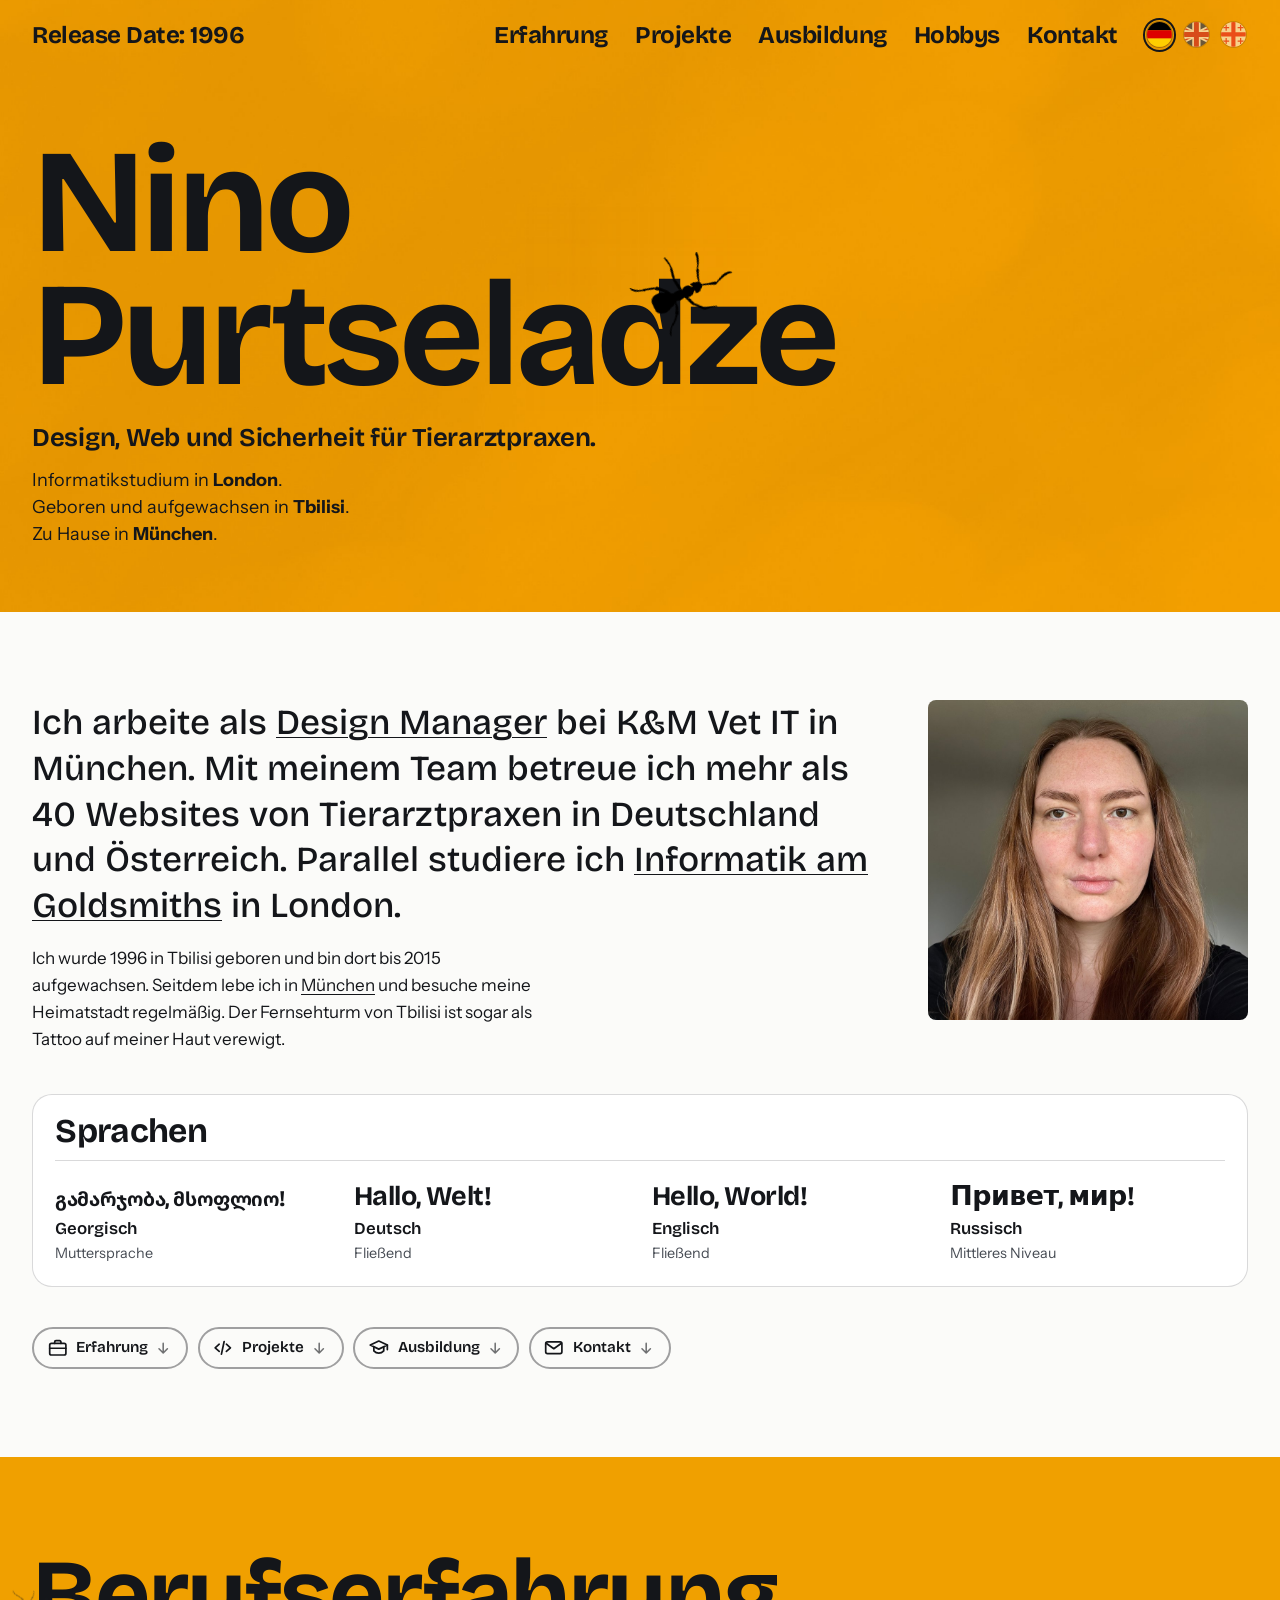
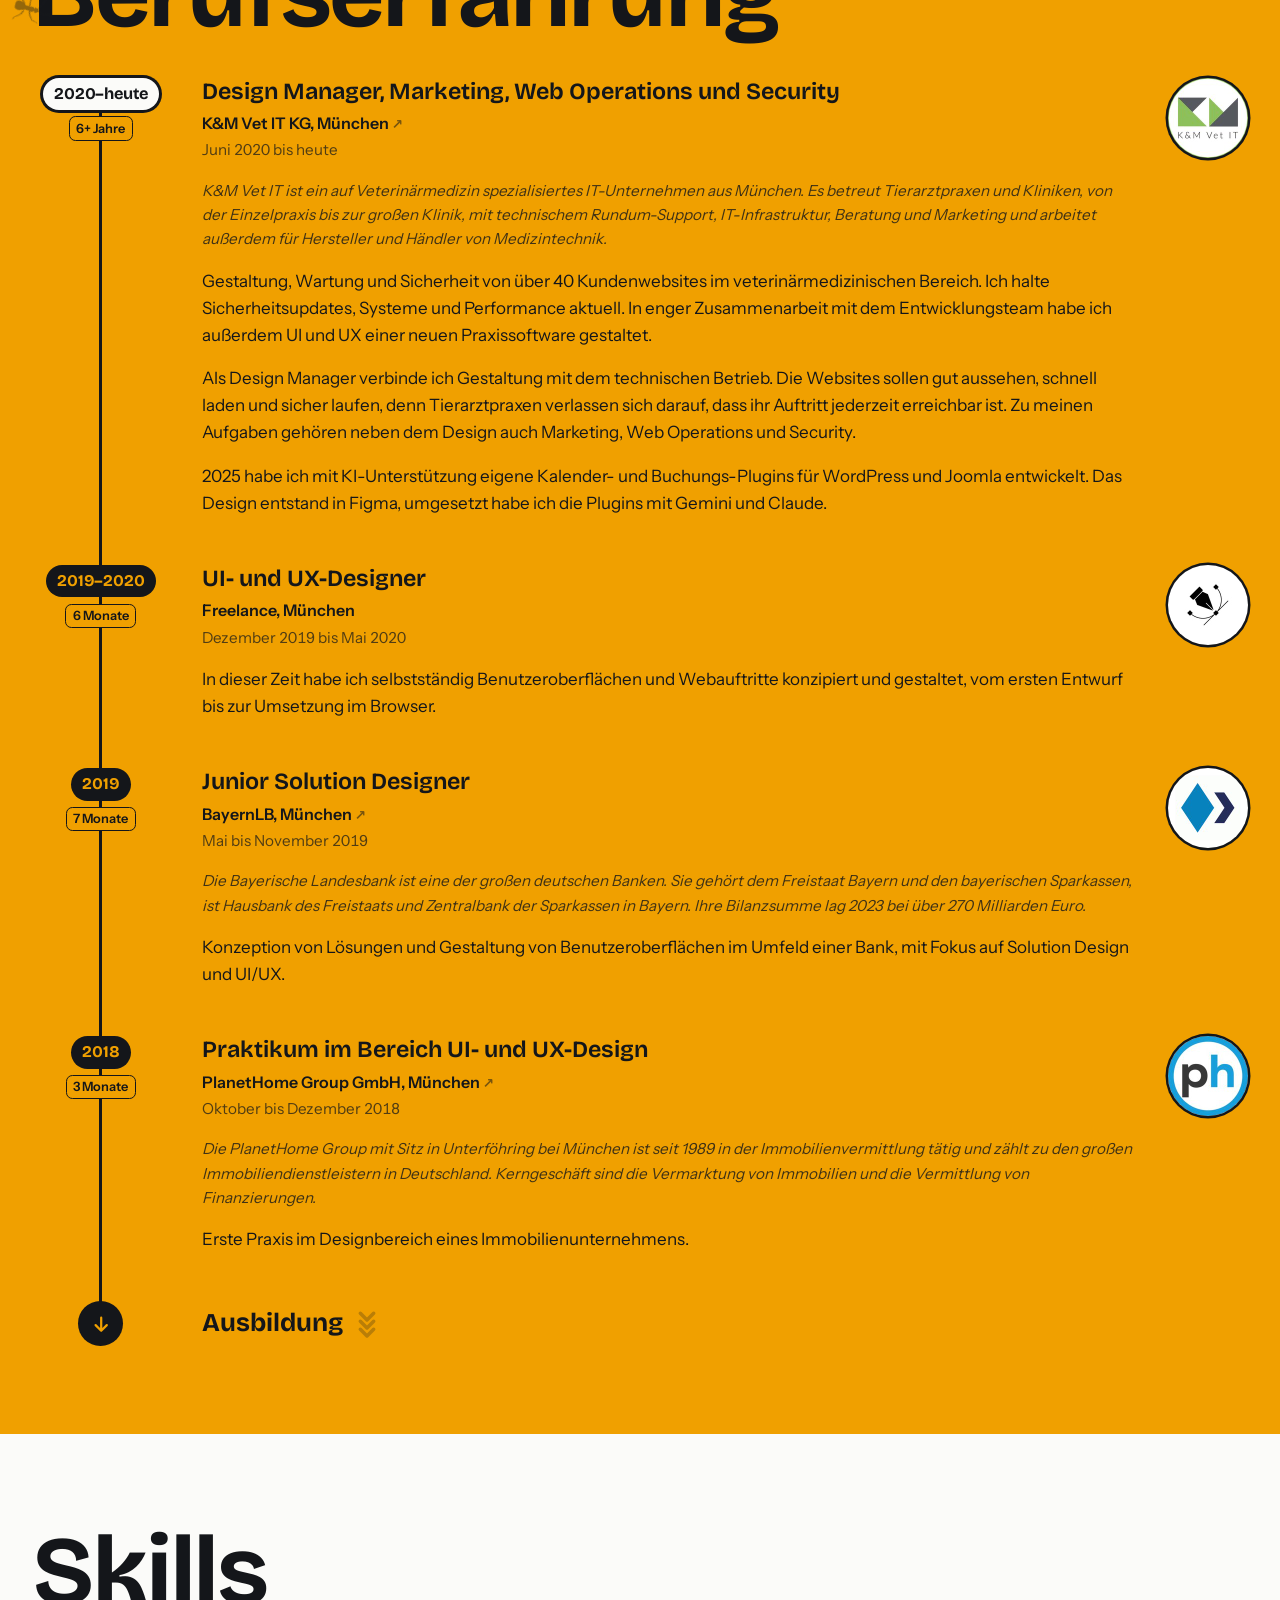
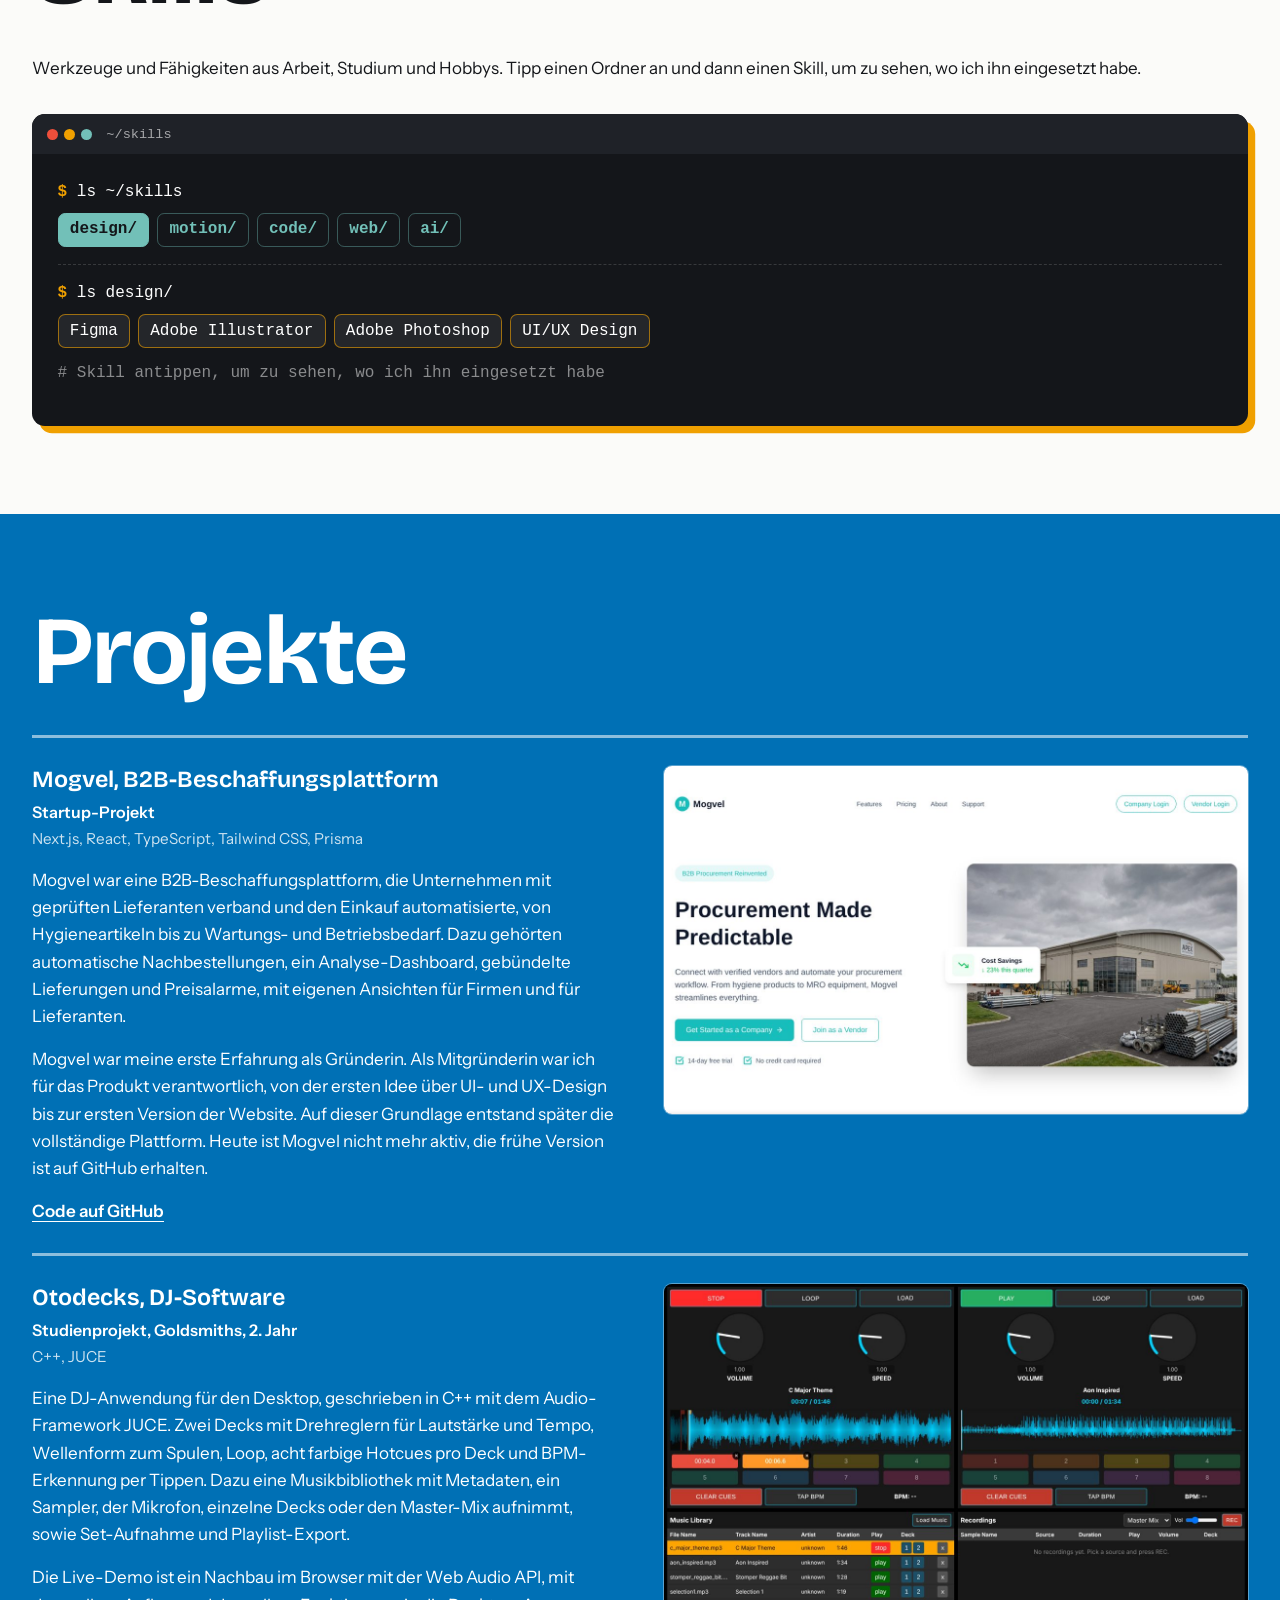
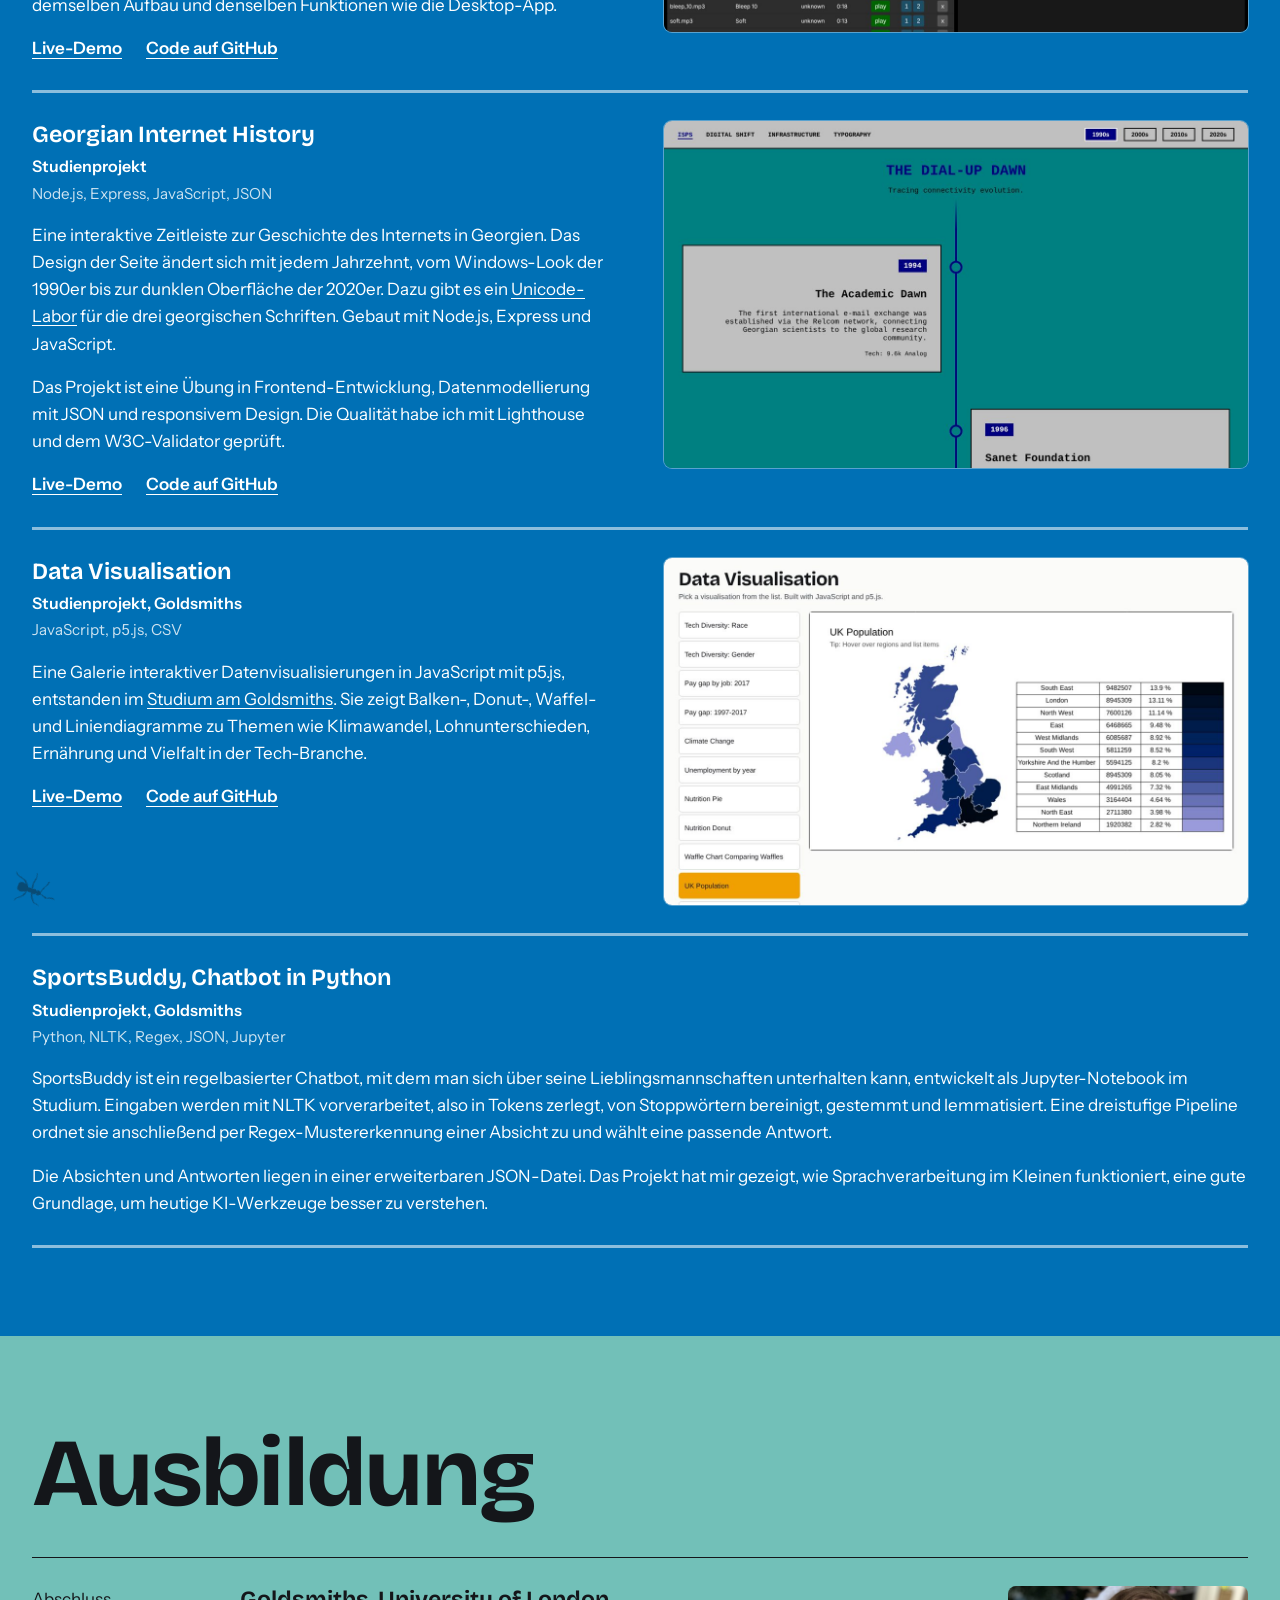
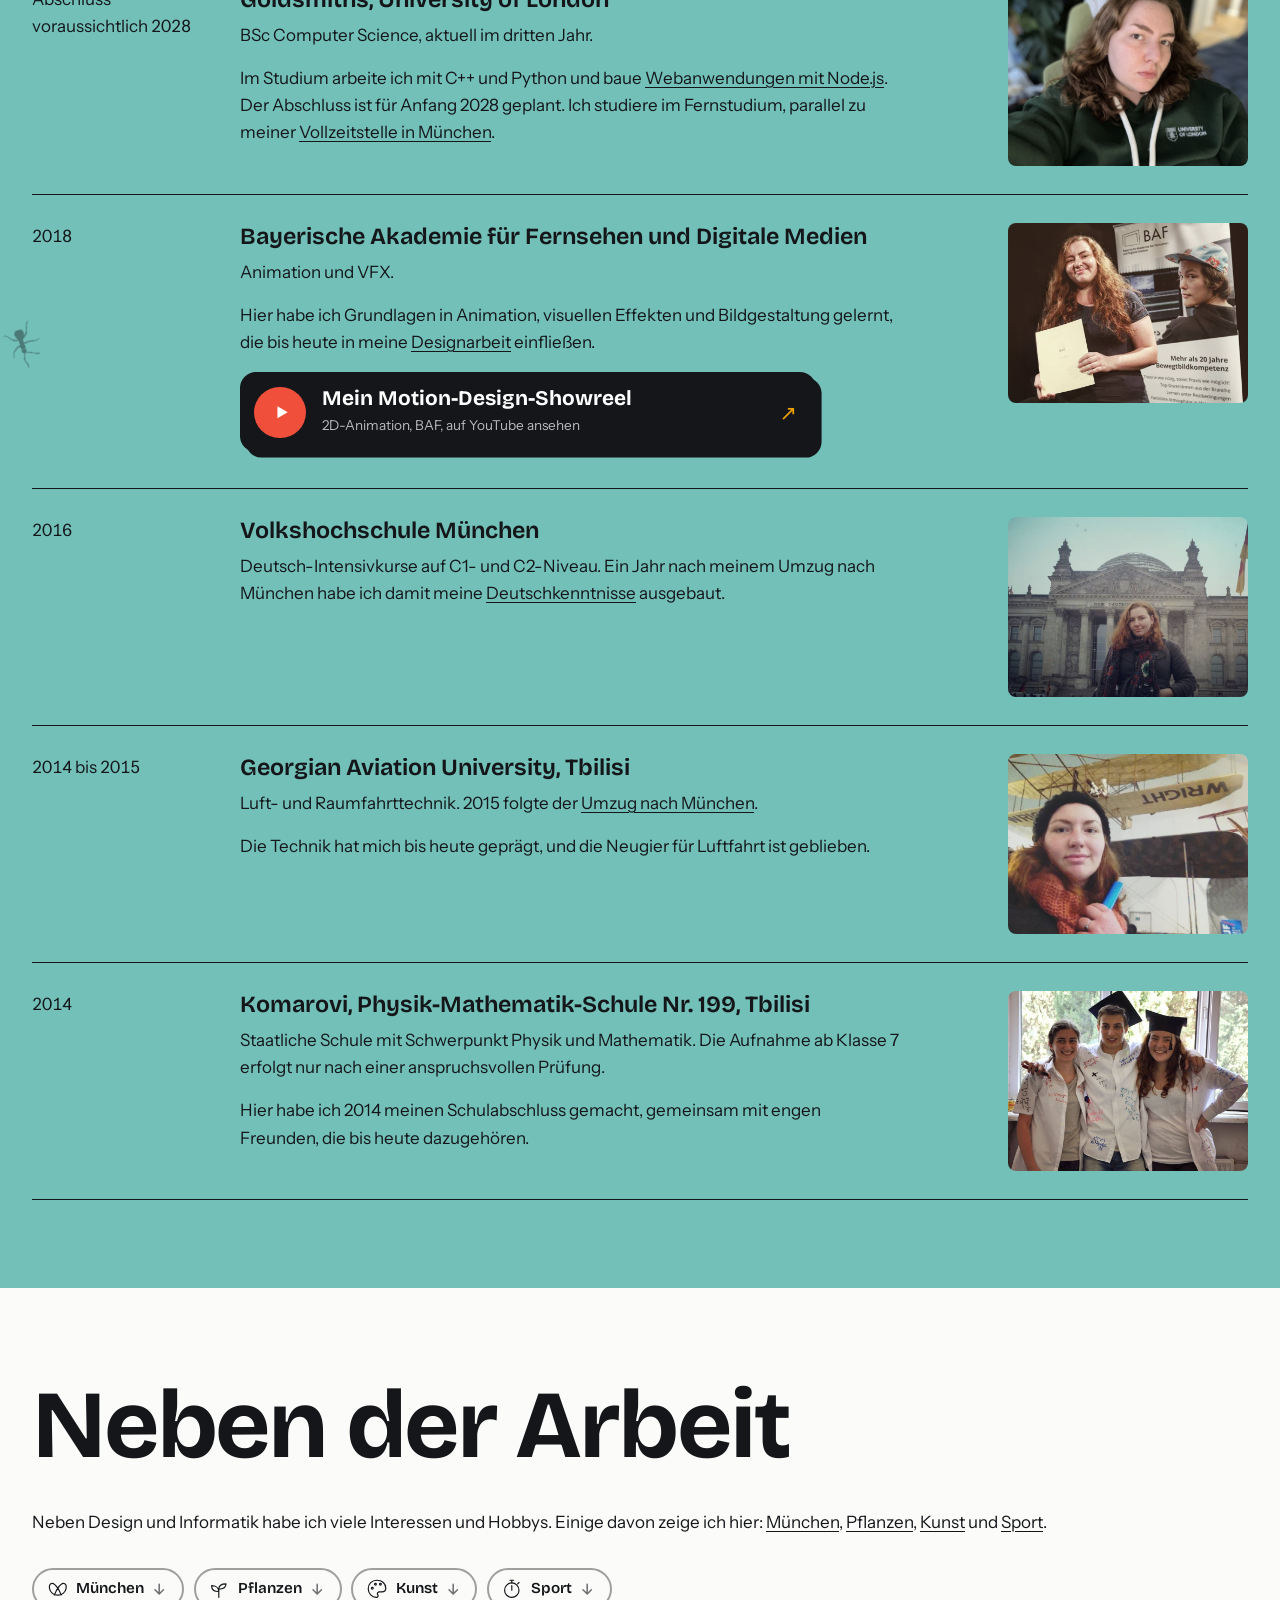
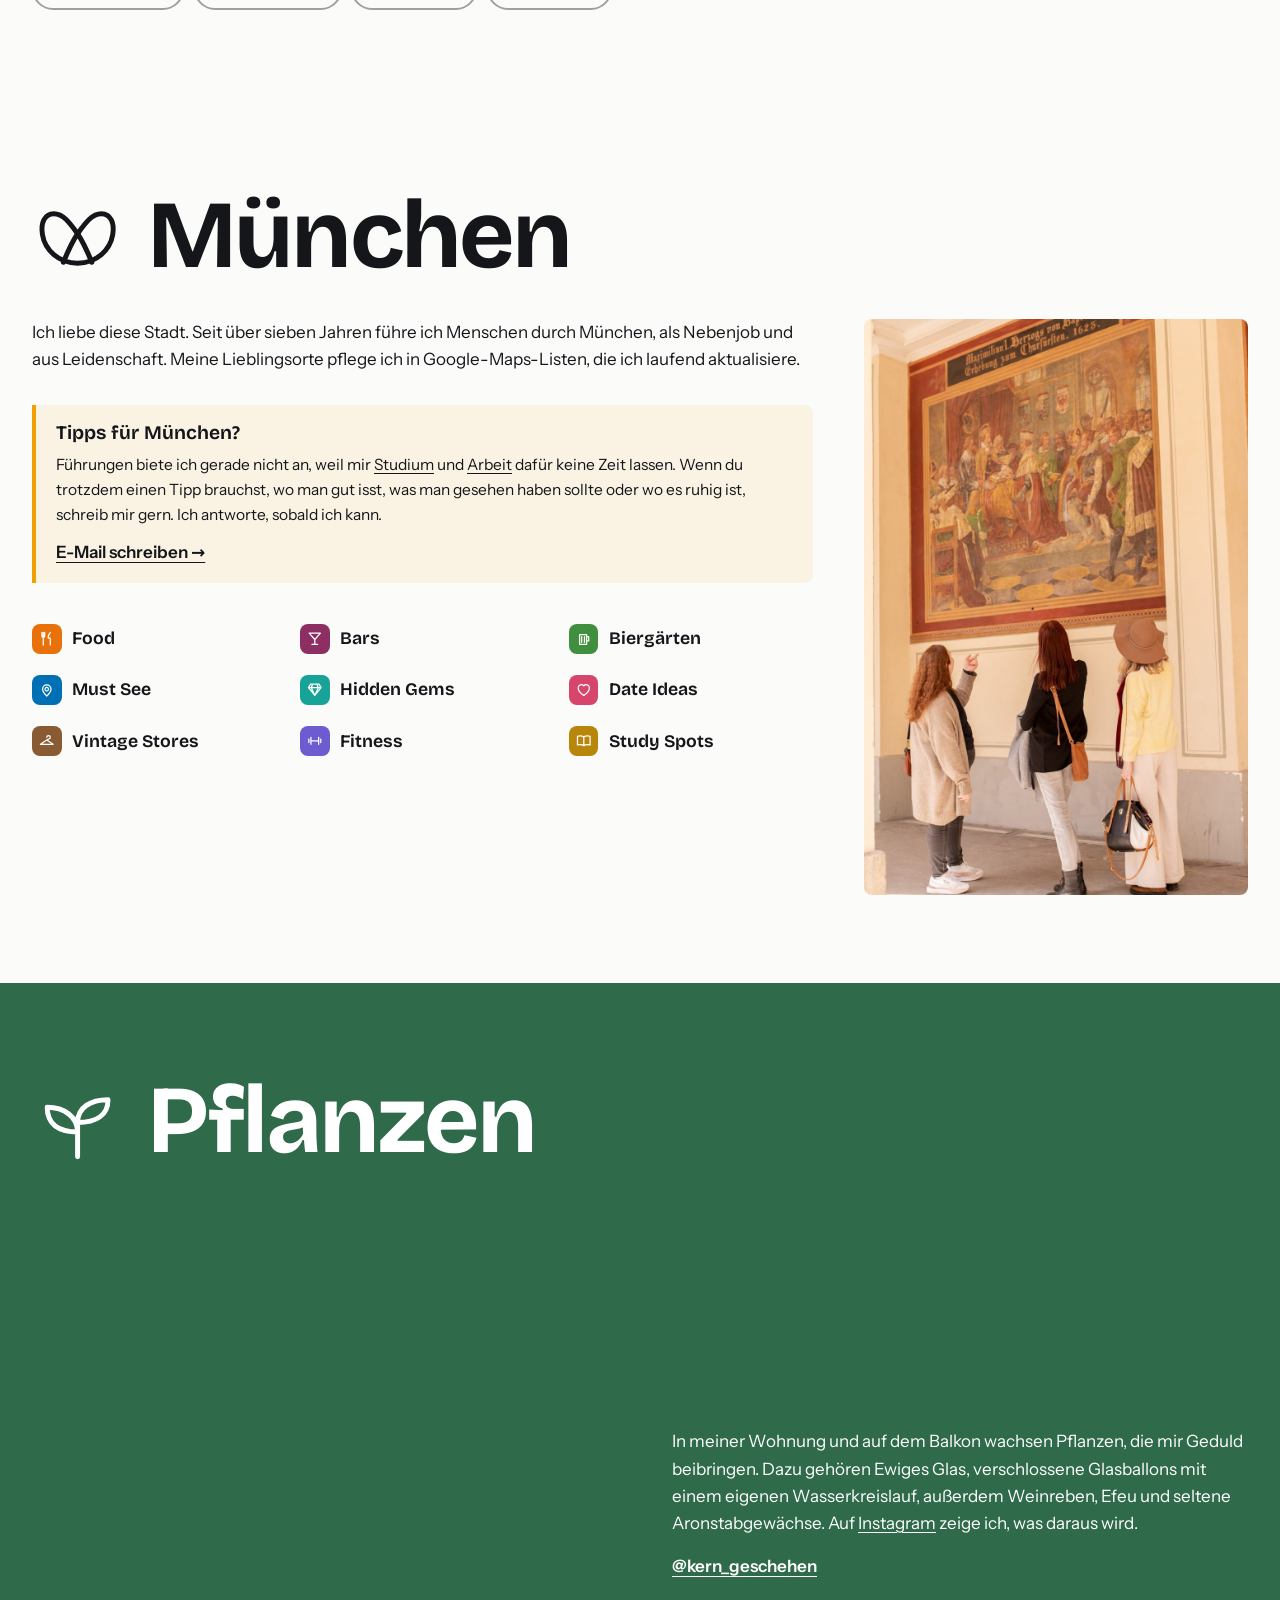
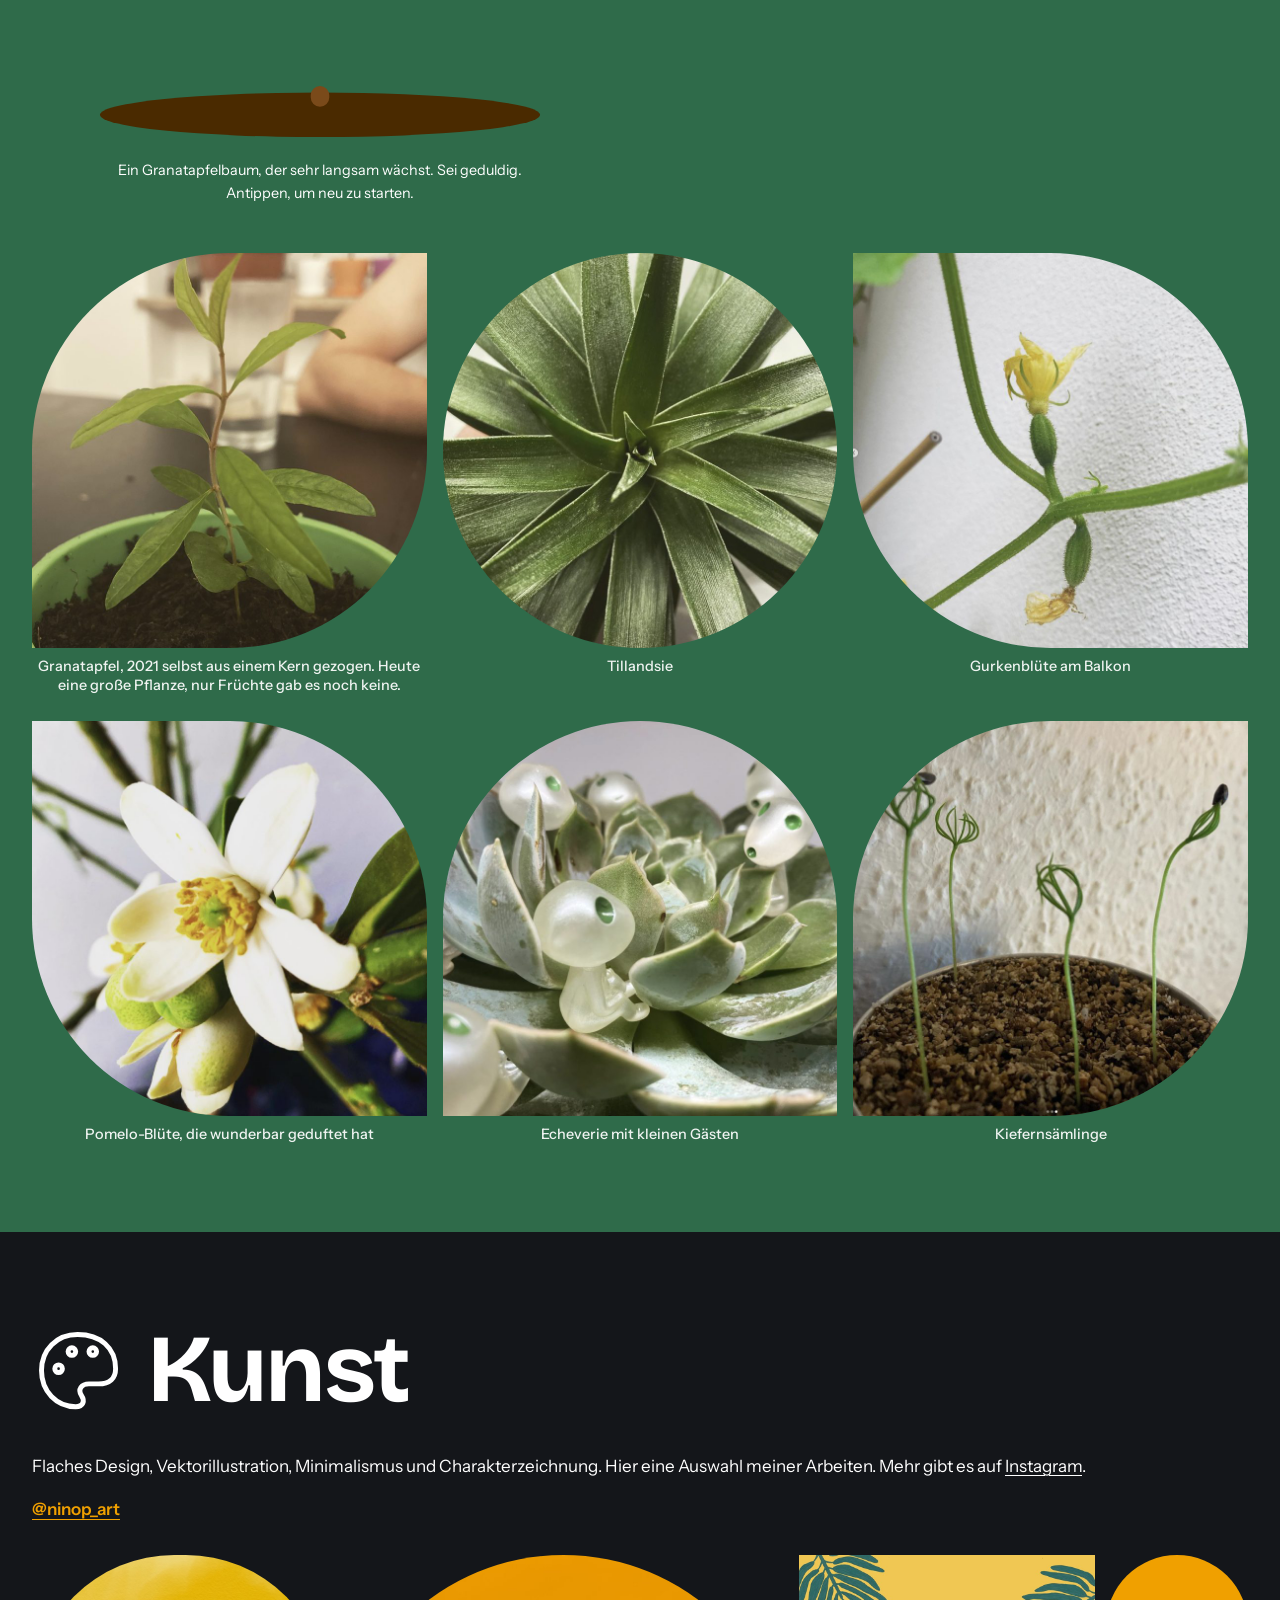
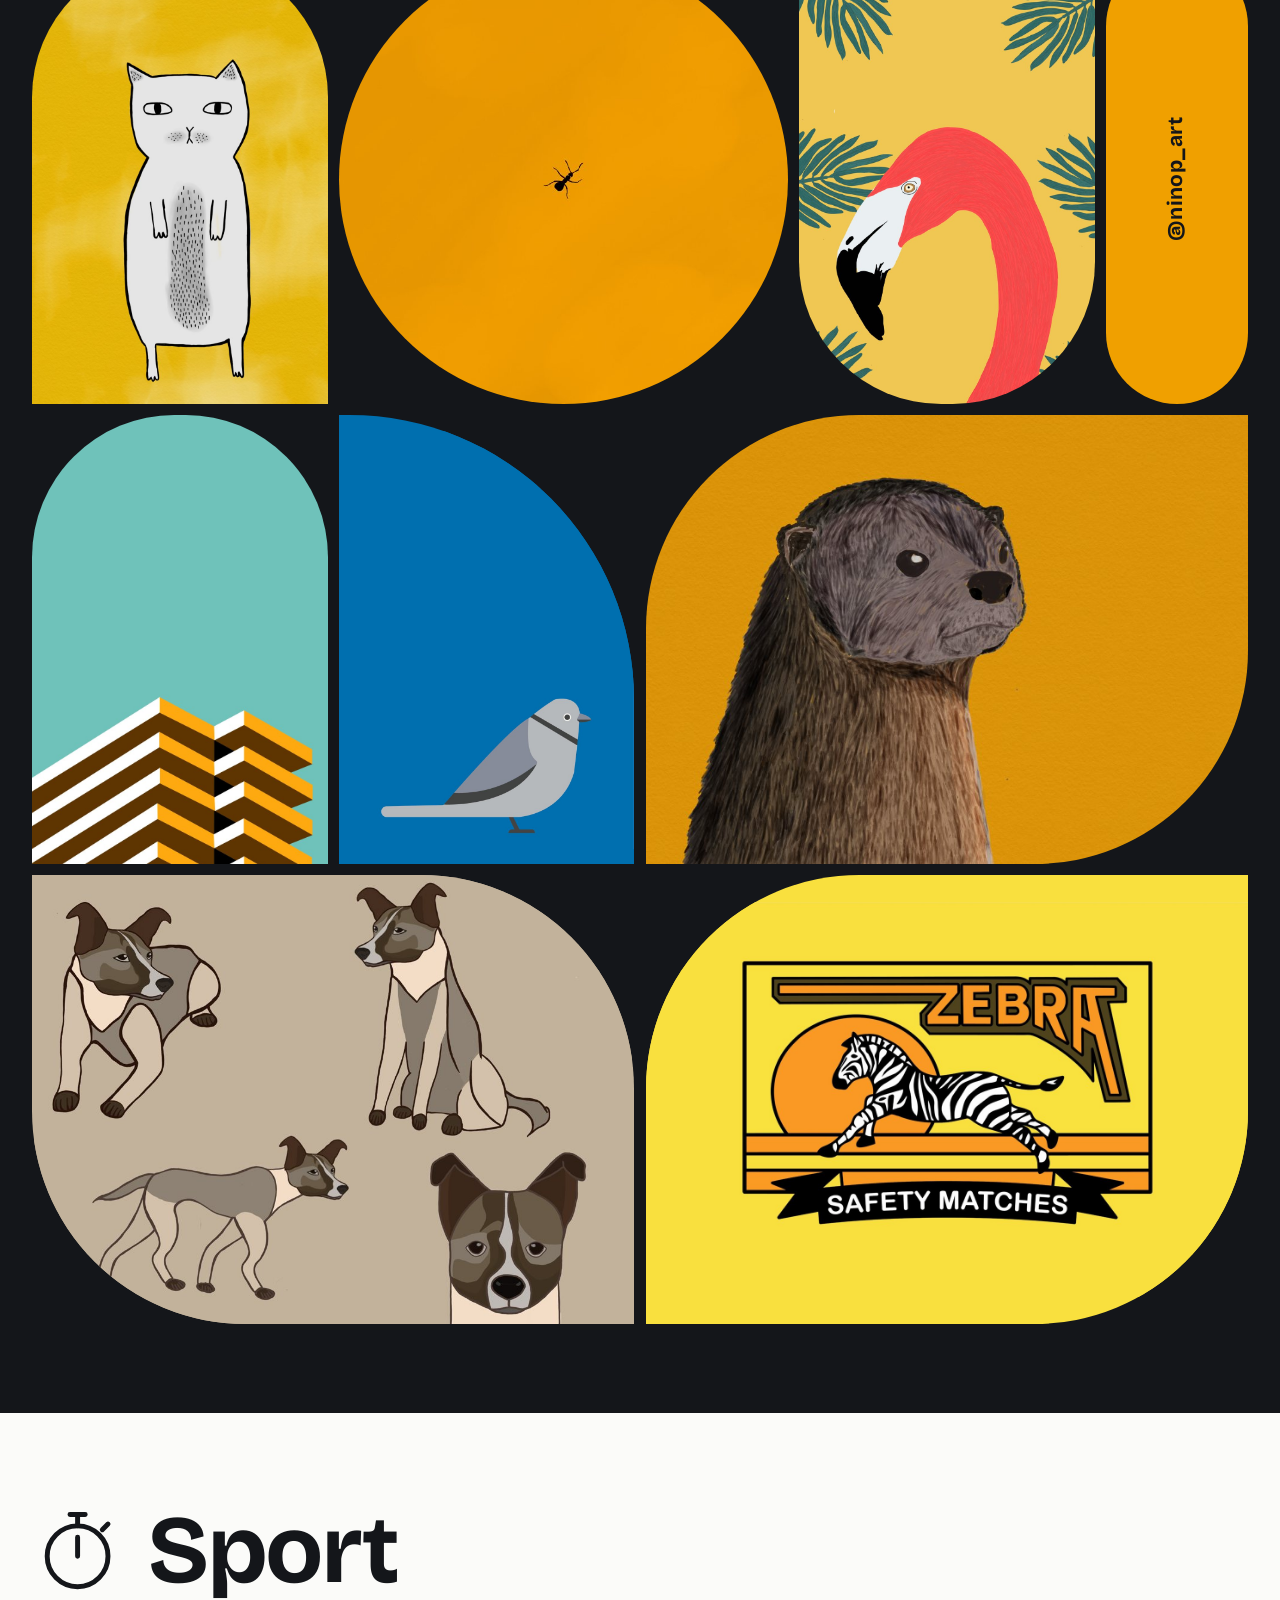
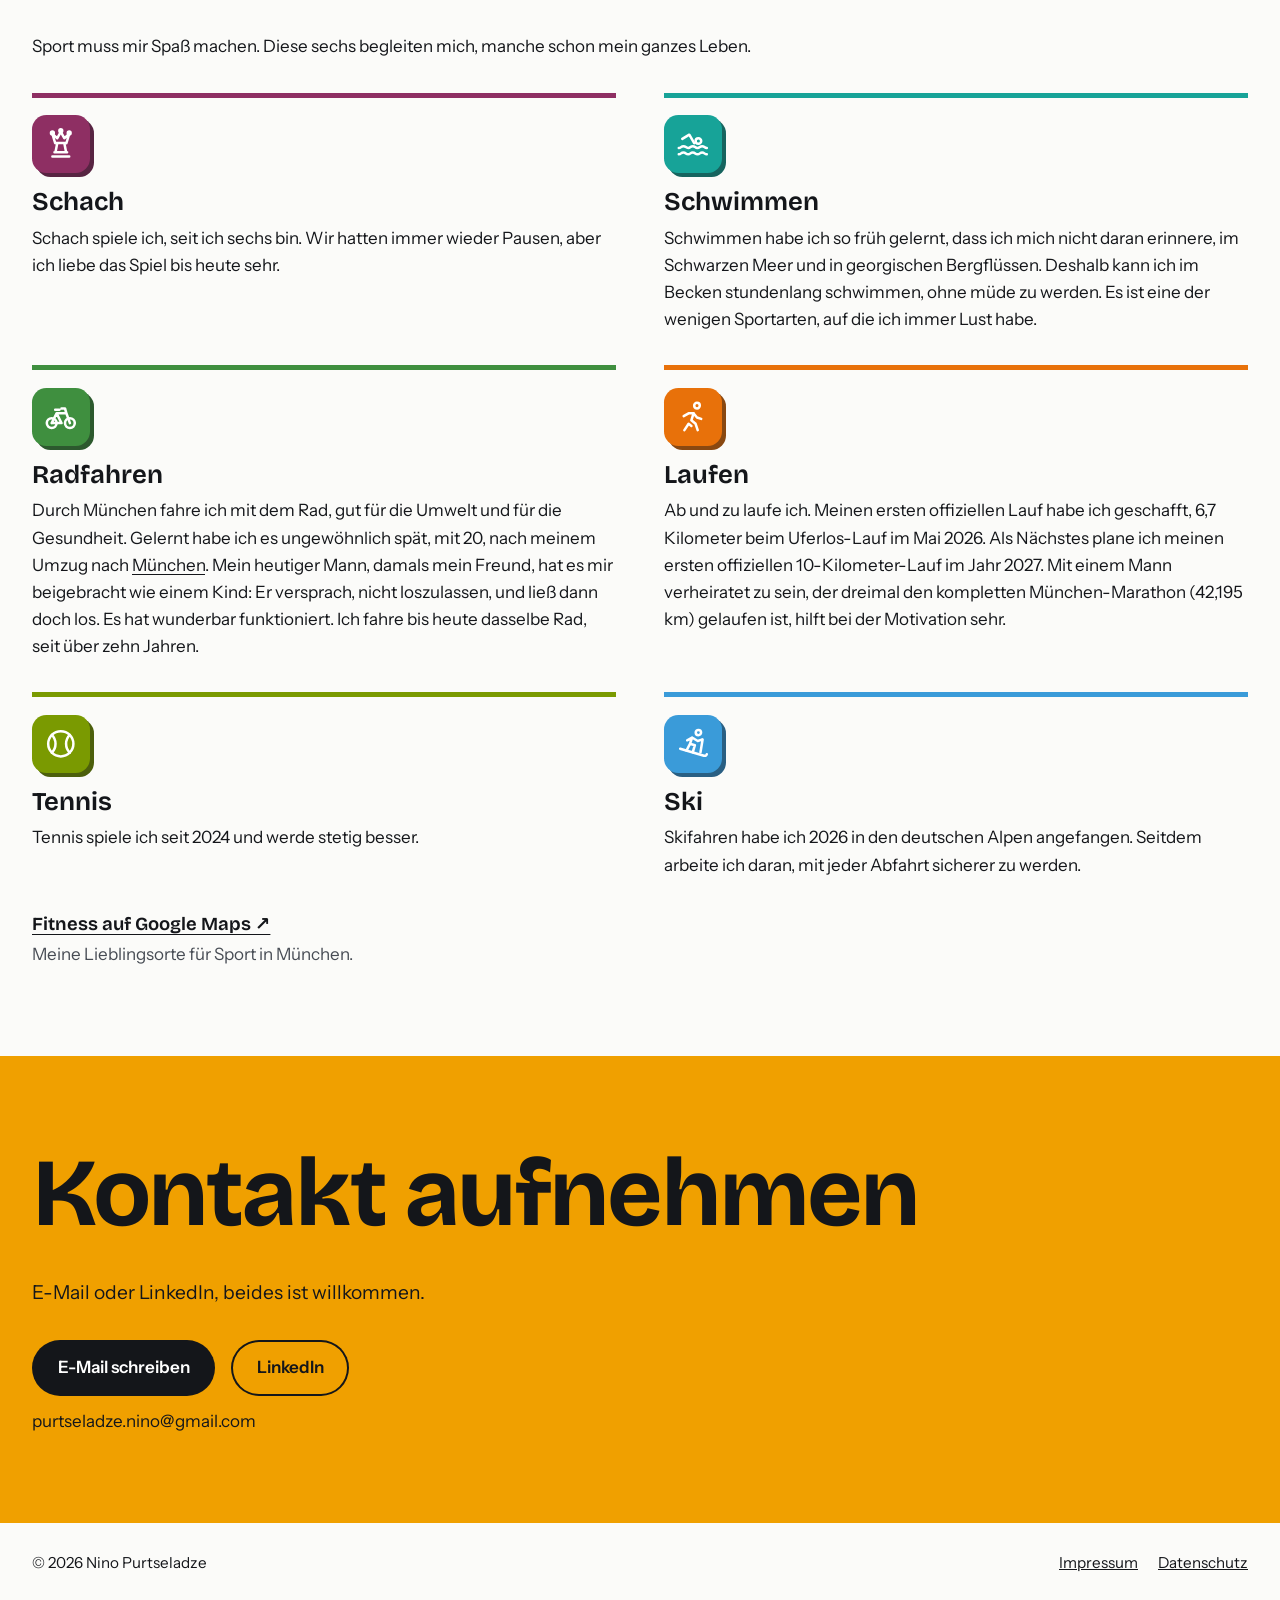
==== commit c58992a9: "Compact Munich Maps lists: small icon links Co-Authored-By: Claude Opus 5.5 <noreply@anthropic.com> " ====
--- a/index.html
+++ b/index.html
@@ -257,15 +257,15 @@
       <a class="tipbtn mail" href="#kontakt"><span data-l="de">E-Mail schreiben</span><span data-l="en">Write an email</span><span data-l="ka">ელფოსტის გაგზავნა</span> &rarr;</a>
     </aside>
     <div class="lists">
-      <a style="--c:#E8710A" href="https://maps.app.goo.gl/5aWEqPPRobJ53Stv6" target="_blank" rel="noopener"><svg viewBox="0 0 24 24" fill="none" stroke="currentColor" stroke-width="1.8" stroke-linecap="round" stroke-linejoin="round" aria-hidden="true"><use href="#i-food"/></svg><b>Food</b><span data-l="de">Lieblingsrestaurants und Bistros. Einige muss ich noch ausprobieren.</span><span data-l="en">Favourite restaurants and bistros. Some I still have to try.</span><span data-l="ka">საყვარელი რესტორნები და ბისტროები. ზოგი ჯერ კიდევ გასასინჯი მაქვს.</span></a>
-      <a style="--c:#8E2F63" href="https://maps.app.goo.gl/59uMZr4hswz4zTuPA" target="_blank" rel="noopener"><svg viewBox="0 0 24 24" fill="none" stroke="currentColor" stroke-width="1.8" stroke-linecap="round" stroke-linejoin="round" aria-hidden="true"><use href="#i-bar"/></svg><b>Bars</b><span data-l="de">Meine Lieblingsbars in München.</span><span data-l="en">My favourite bars in Munich.</span><span data-l="ka">ჩემი საყვარელი ბარები მიუნხენში.</span></a>
-      <a style="--c:#3F8F3F" href="https://maps.app.goo.gl/5vDkgwMGr7xh7Qur5" target="_blank" rel="noopener"><svg viewBox="0 0 24 24" fill="none" stroke="currentColor" stroke-width="1.8" stroke-linecap="round" stroke-linejoin="round" aria-hidden="true"><use href="#i-beer"/></svg><b>Biergärten</b><span data-l="de">Wo es draußen am besten schmeckt.</span><span data-l="en">Where it tastes best outdoors.</span><span data-l="ka">სადაც ღია ცის ქვეშ ყველაფერი ყველაზე გემრიელია.</span></a>
-      <a style="--c:#0070B5" href="https://maps.app.goo.gl/b6UyB5swdWb23c8W6" target="_blank" rel="noopener"><svg viewBox="0 0 24 24" fill="none" stroke="currentColor" stroke-width="1.8" stroke-linecap="round" stroke-linejoin="round" aria-hidden="true"><use href="#i-pin"/></svg><b>Must See</b><span data-l="de">Was man in München sehen sollte, klassische Must-see-Orte, um die Stadt zu erleben.</span><span data-l="en">What you should see in Munich, classic must-see spots to experience the city.</span><span data-l="ka">რა უნდა ნახოთ მიუნხენში, კლასიკური ადგილები, რომლებიც ქალაქს ნამდვილად გაგაცნობთ.</span></a>
-      <a style="--c:#17A398" href="https://maps.app.goo.gl/mryCvmnZceJXzrSE8" target="_blank" rel="noopener"><svg viewBox="0 0 24 24" fill="none" stroke="currentColor" stroke-width="1.8" stroke-linecap="round" stroke-linejoin="round" aria-hidden="true"><use href="#i-gem"/></svg><b>Hidden Gems</b><span data-l="de">Ruhige Ecken und versteckte Orte.</span><span data-l="en">Quiet corners and hidden places.</span><span data-l="ka">მყუდრო კუთხეები და ფარული ადგილები.</span></a>
-      <a style="--c:#D6456B" href="https://maps.app.goo.gl/9a2kGTaZmz2iosmx8" target="_blank" rel="noopener"><svg viewBox="0 0 24 24" fill="none" stroke="currentColor" stroke-width="1.8" stroke-linecap="round" stroke-linejoin="round" aria-hidden="true"><use href="#i-heart"/></svg><b>Date Ideas</b><span data-l="de">Ideen für ein Date in München.</span><span data-l="en">Ideas for a date in Munich.</span><span data-l="ka">იდეები პაემნისთვის მიუნხენში.</span></a>
-      <a style="--c:#8A5A32" href="https://maps.app.goo.gl/vj1qBHjUwoRQRYb29" target="_blank" rel="noopener"><svg viewBox="0 0 24 24" fill="none" stroke="currentColor" stroke-width="1.8" stroke-linecap="round" stroke-linejoin="round" aria-hidden="true"><use href="#i-hanger"/></svg><b>Vintage Stores</b><span data-l="de">Meine Vintage-Läden in München.</span><span data-l="en">My vintage stores in Munich.</span><span data-l="ka">ჩემი საყვარელი ვინტაჟ მაღაზიები მიუნხენში.</span></a>
-      <a style="--c:#6D5BD0" href="https://maps.app.goo.gl/Xfh8NHinFPysKE3H8" target="_blank" rel="noopener"><svg viewBox="0 0 24 24" fill="none" stroke="currentColor" stroke-width="1.8" stroke-linecap="round" stroke-linejoin="round" aria-hidden="true"><use href="#i-fit"/></svg><b>Fitness</b><span data-l="de">Studios und Orte zum Bewegen.</span><span data-l="en">Gyms and places to move.</span><span data-l="ka">სპორტული დარბაზები და ადგილები ვარჯიშისთვის.</span></a>
-      <a style="--c:#B7860B" href="https://maps.app.goo.gl/Yxs4cH8fEPPAZuzn9" target="_blank" rel="noopener"><svg viewBox="0 0 24 24" fill="none" stroke="currentColor" stroke-width="1.8" stroke-linecap="round" stroke-linejoin="round" aria-hidden="true"><use href="#i-study"/></svg><b>Study Spots</b><span data-l="de">Ruhige Orte zum Lernen und Arbeiten.</span><span data-l="en">Quiet places to study and work.</span><span data-l="ka">მშვიდი ადგილები სწავლისა და მუშაობისთვის.</span></a>
+      <a style="--c:#E8710A" href="https://maps.app.goo.gl/5aWEqPPRobJ53Stv6" target="_blank" rel="noopener"><svg viewBox="0 0 24 24" fill="none" stroke="currentColor" stroke-width="1.8" stroke-linecap="round" stroke-linejoin="round" aria-hidden="true"><use href="#i-food"/></svg><b>Food</b></a>
+      <a style="--c:#8E2F63" href="https://maps.app.goo.gl/59uMZr4hswz4zTuPA" target="_blank" rel="noopener"><svg viewBox="0 0 24 24" fill="none" stroke="currentColor" stroke-width="1.8" stroke-linecap="round" stroke-linejoin="round" aria-hidden="true"><use href="#i-bar"/></svg><b>Bars</b></a>
+      <a style="--c:#3F8F3F" href="https://maps.app.goo.gl/5vDkgwMGr7xh7Qur5" target="_blank" rel="noopener"><svg viewBox="0 0 24 24" fill="none" stroke="currentColor" stroke-width="1.8" stroke-linecap="round" stroke-linejoin="round" aria-hidden="true"><use href="#i-beer"/></svg><b>Biergärten</b></a>
+      <a style="--c:#0070B5" href="https://maps.app.goo.gl/b6UyB5swdWb23c8W6" target="_blank" rel="noopener"><svg viewBox="0 0 24 24" fill="none" stroke="currentColor" stroke-width="1.8" stroke-linecap="round" stroke-linejoin="round" aria-hidden="true"><use href="#i-pin"/></svg><b>Must See</b></a>
+      <a style="--c:#17A398" href="https://maps.app.goo.gl/mryCvmnZceJXzrSE8" target="_blank" rel="noopener"><svg viewBox="0 0 24 24" fill="none" stroke="currentColor" stroke-width="1.8" stroke-linecap="round" stroke-linejoin="round" aria-hidden="true"><use href="#i-gem"/></svg><b>Hidden Gems</b></a>
+      <a style="--c:#D6456B" href="https://maps.app.goo.gl/9a2kGTaZmz2iosmx8" target="_blank" rel="noopener"><svg viewBox="0 0 24 24" fill="none" stroke="currentColor" stroke-width="1.8" stroke-linecap="round" stroke-linejoin="round" aria-hidden="true"><use href="#i-heart"/></svg><b>Date Ideas</b></a>
+      <a style="--c:#8A5A32" href="https://maps.app.goo.gl/vj1qBHjUwoRQRYb29" target="_blank" rel="noopener"><svg viewBox="0 0 24 24" fill="none" stroke="currentColor" stroke-width="1.8" stroke-linecap="round" stroke-linejoin="round" aria-hidden="true"><use href="#i-hanger"/></svg><b>Vintage Stores</b></a>
+      <a style="--c:#6D5BD0" href="https://maps.app.goo.gl/Xfh8NHinFPysKE3H8" target="_blank" rel="noopener"><svg viewBox="0 0 24 24" fill="none" stroke="currentColor" stroke-width="1.8" stroke-linecap="round" stroke-linejoin="round" aria-hidden="true"><use href="#i-fit"/></svg><b>Fitness</b></a>
+      <a style="--c:#B7860B" href="https://maps.app.goo.gl/Yxs4cH8fEPPAZuzn9" target="_blank" rel="noopener"><svg viewBox="0 0 24 24" fill="none" stroke="currentColor" stroke-width="1.8" stroke-linecap="round" stroke-linejoin="round" aria-hidden="true"><use href="#i-study"/></svg><b>Study Spots</b></a>
     </div>
     </div><figure class="mphoto"><img src="img/guide-mural.jpg" width="932" height="1400" loading="lazy" alt="Drei Gäste betrachten bei einer Stadtführung ein Wandgemälde im Münchner Arkadengang"></figure></div>
   </div>
--- a/site.css
+++ b/site.css
@@ -504,3 +504,9 @@
 .gal.art figure:has(img[src*="art-zebra"]) img,.gal.art figure:has(img[src*="art-laika"]) img{object-fit:contain}
 .zbr{border-radius:calc(var(--u)*1.5) 0 calc(var(--u)*1.5) 0}
 @media (max-width:560px){.gal{--g:.4rem}.igpill{font-size:.62rem}}
+/* Munich lists: compact links with small icon */
+.mun .lists{grid-template-columns:repeat(3,minmax(0,1fr));gap:.15rem 1.5rem}
+.lists a{display:flex;align-items:center;gap:.65rem;border:0;border-radius:.4rem;padding:.6rem .4rem;margin:0 -.4rem}
+.lists a svg{width:1.05rem;height:1.05rem;padding:.4rem;border-radius:.5rem;margin:0;box-shadow:none;flex:none}
+.lists b{font:650 1.1rem/1.2 var(--d);letter-spacing:0}
+@media (max-width:560px){.mun .lists{grid-template-columns:repeat(2,minmax(0,1fr));gap:0 .75rem}.lists b{font-size:1rem}}
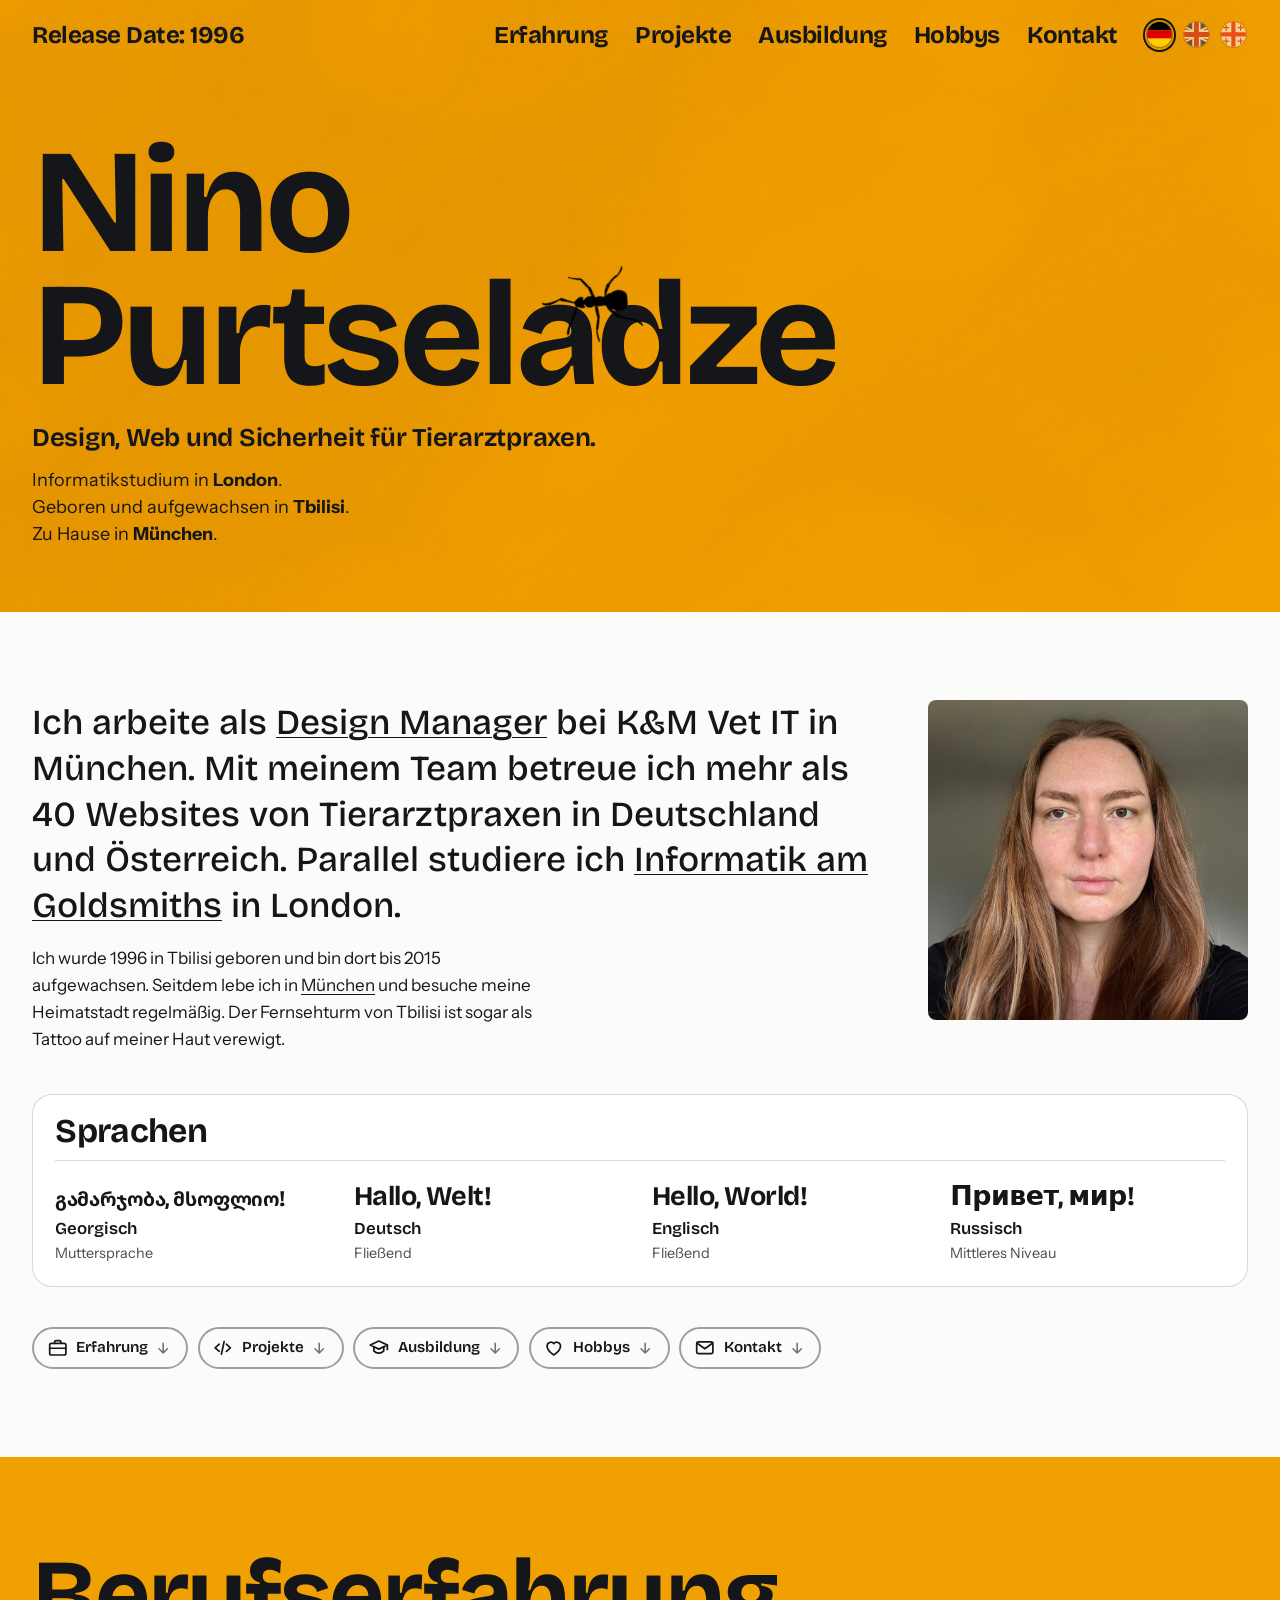
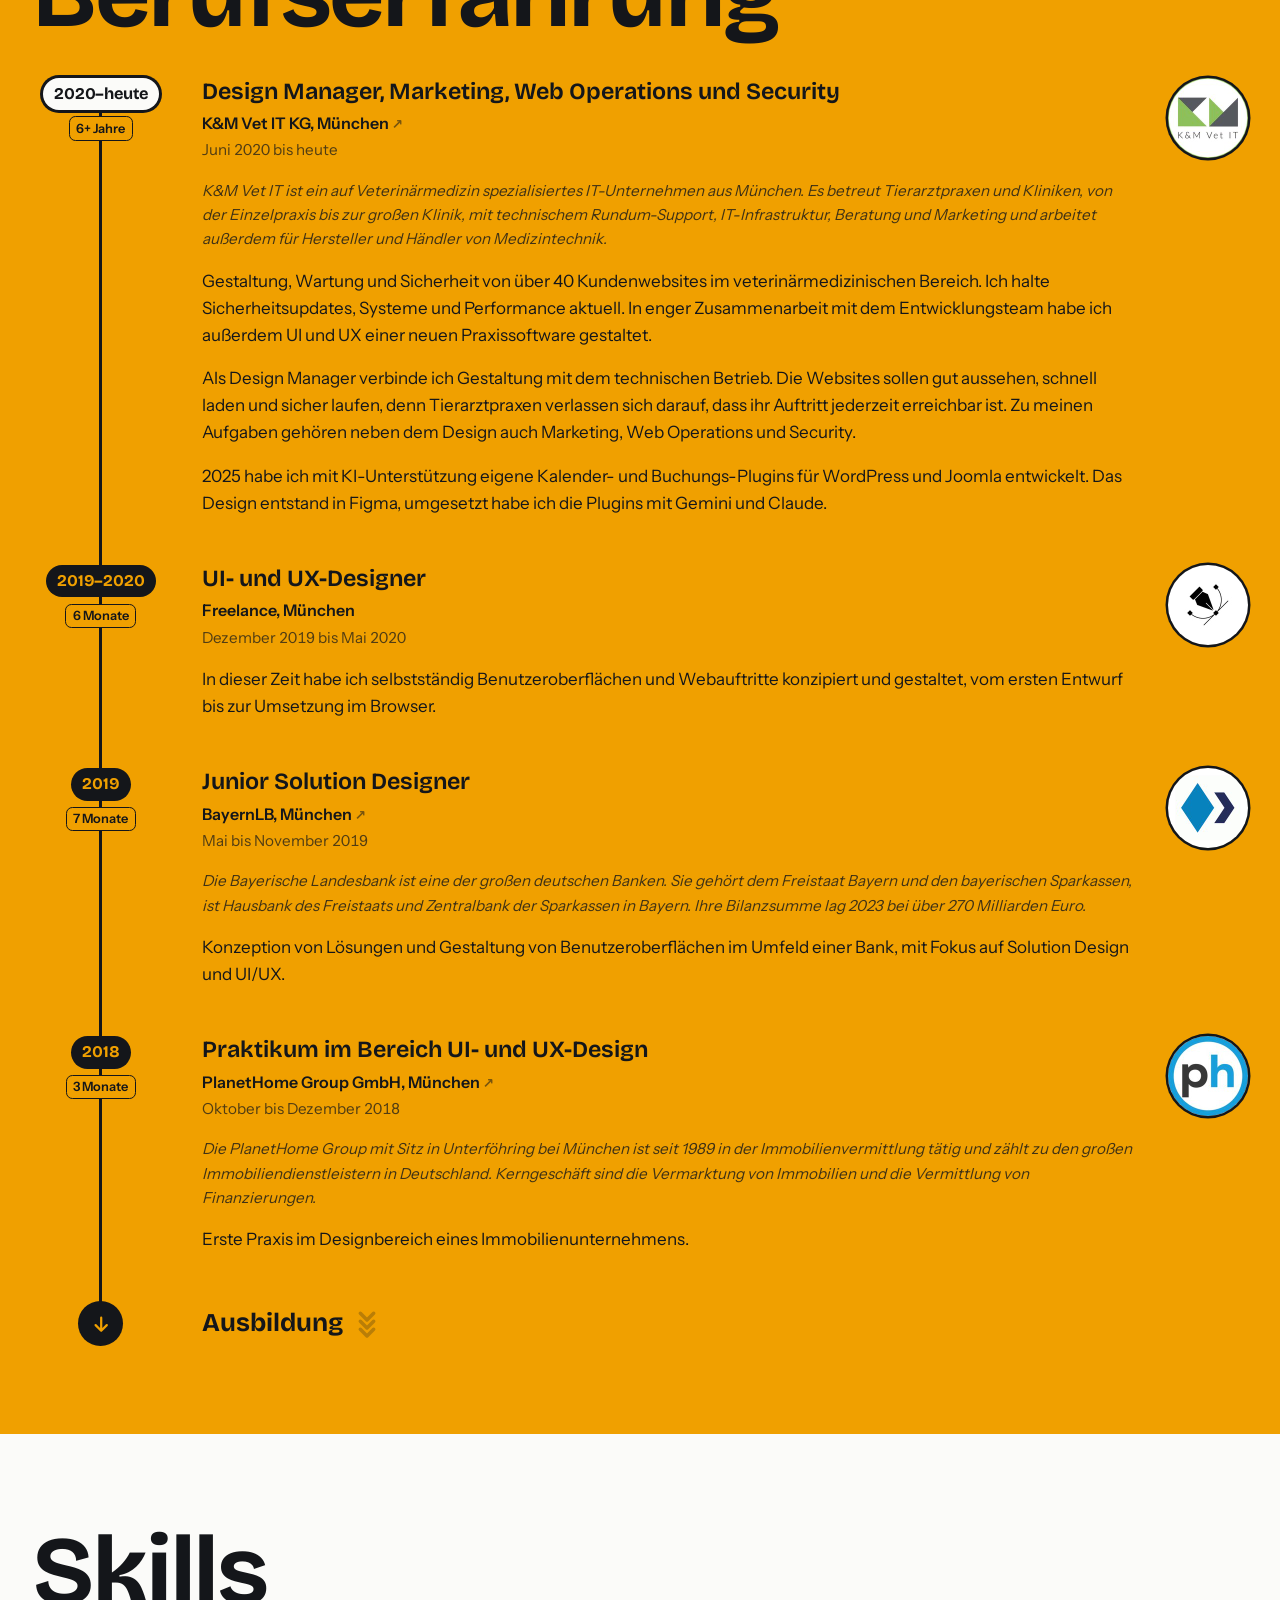
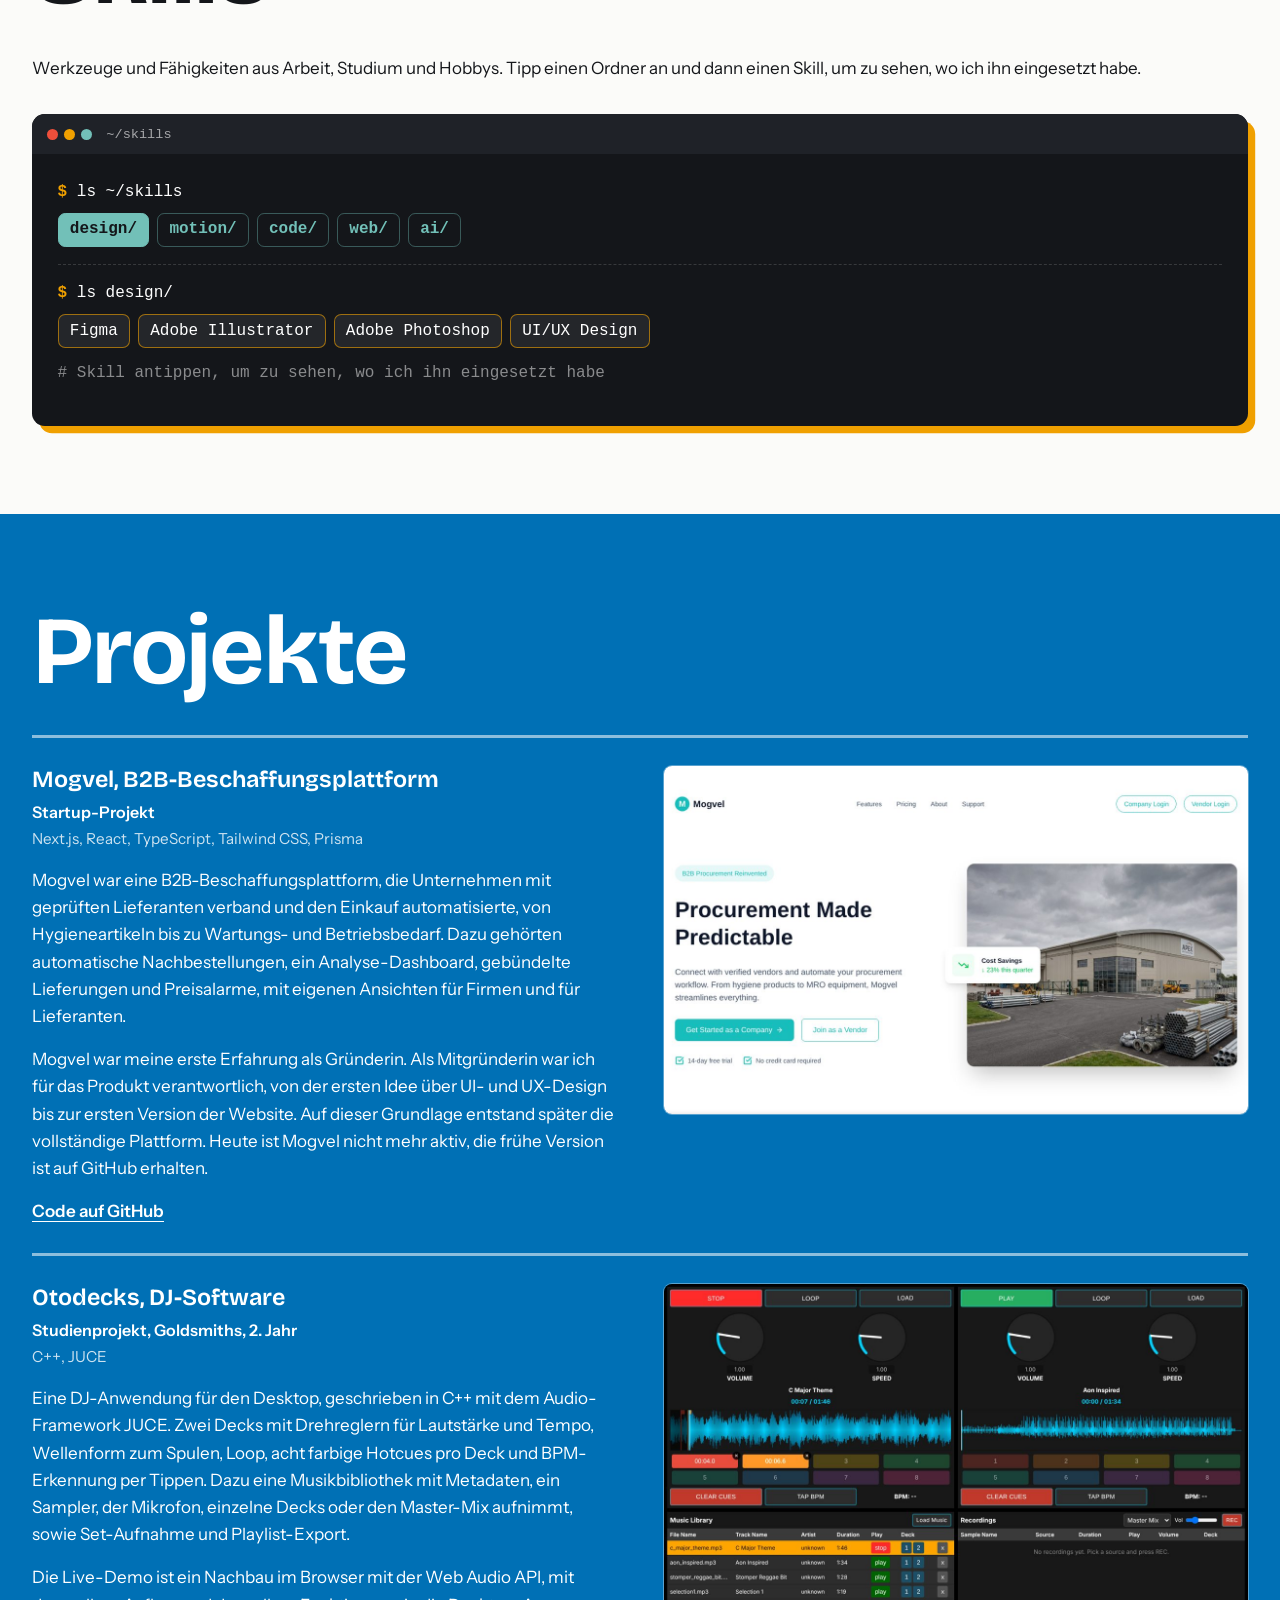
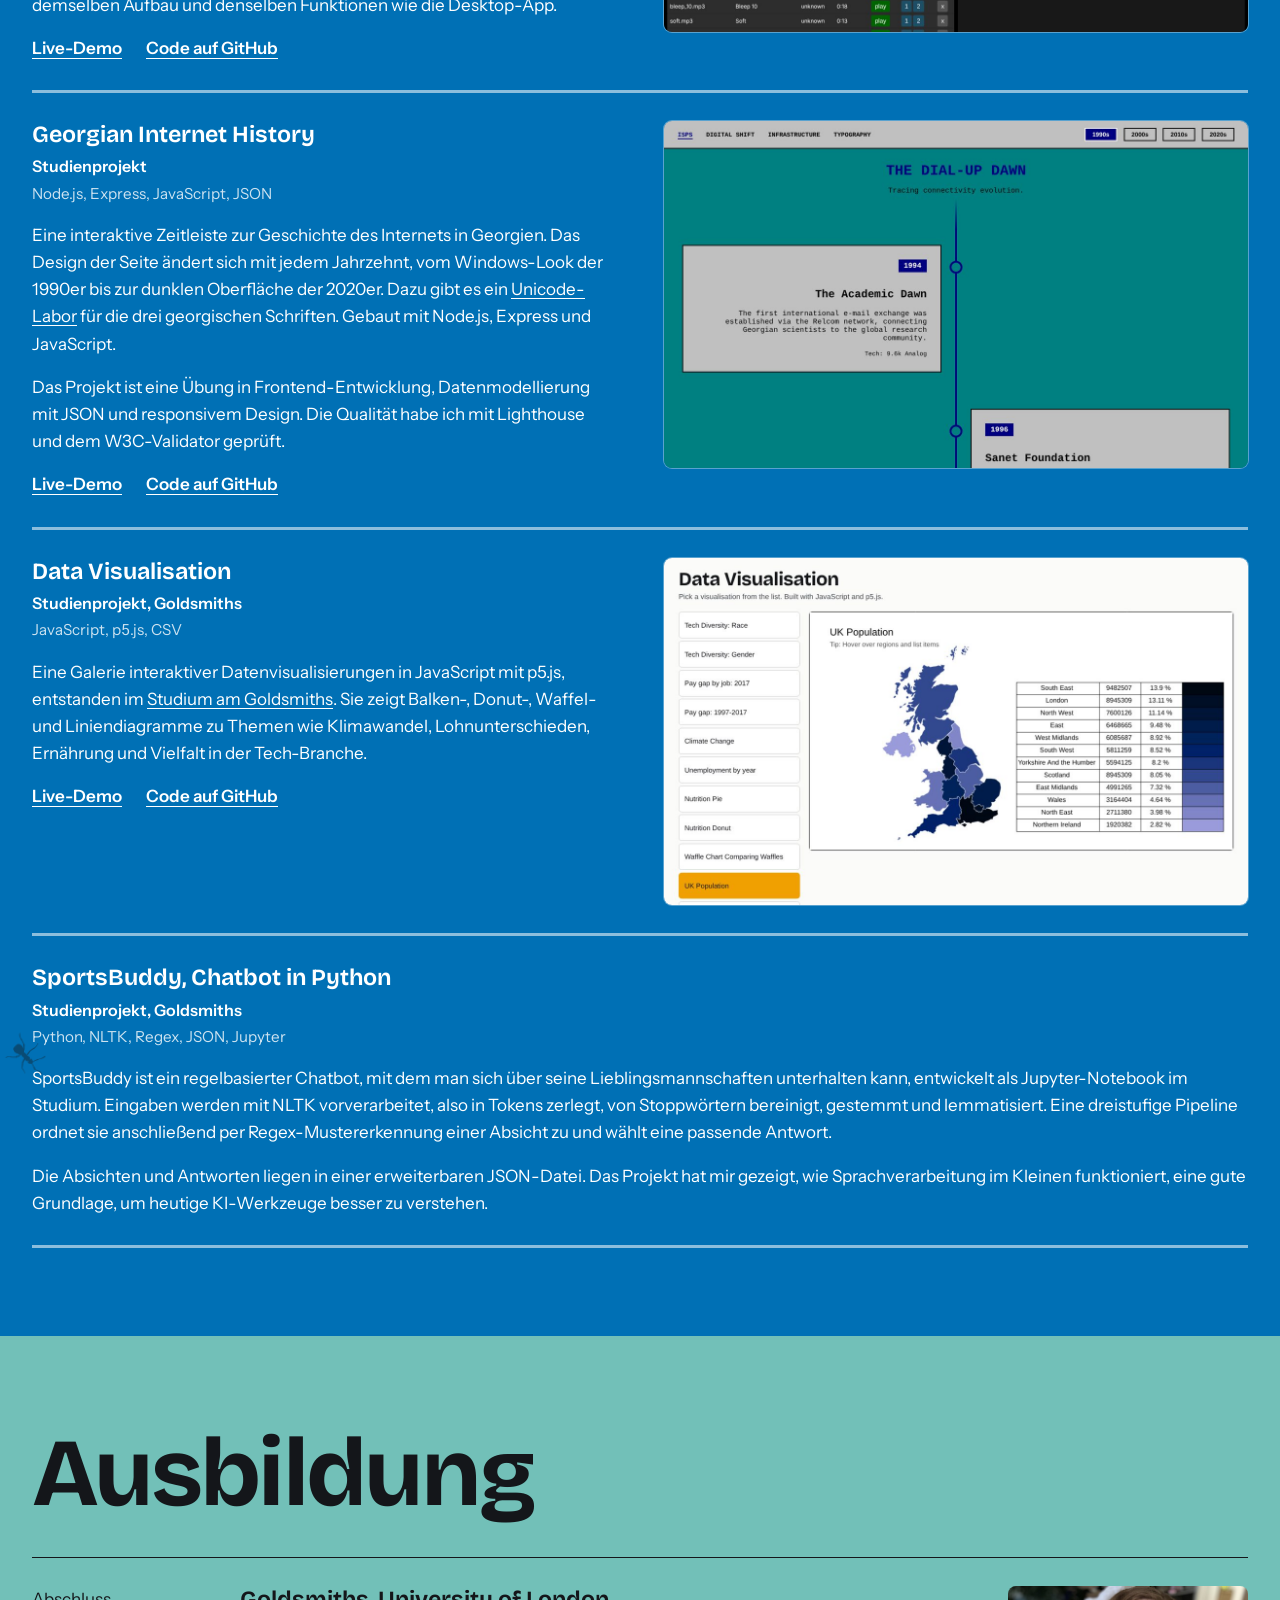
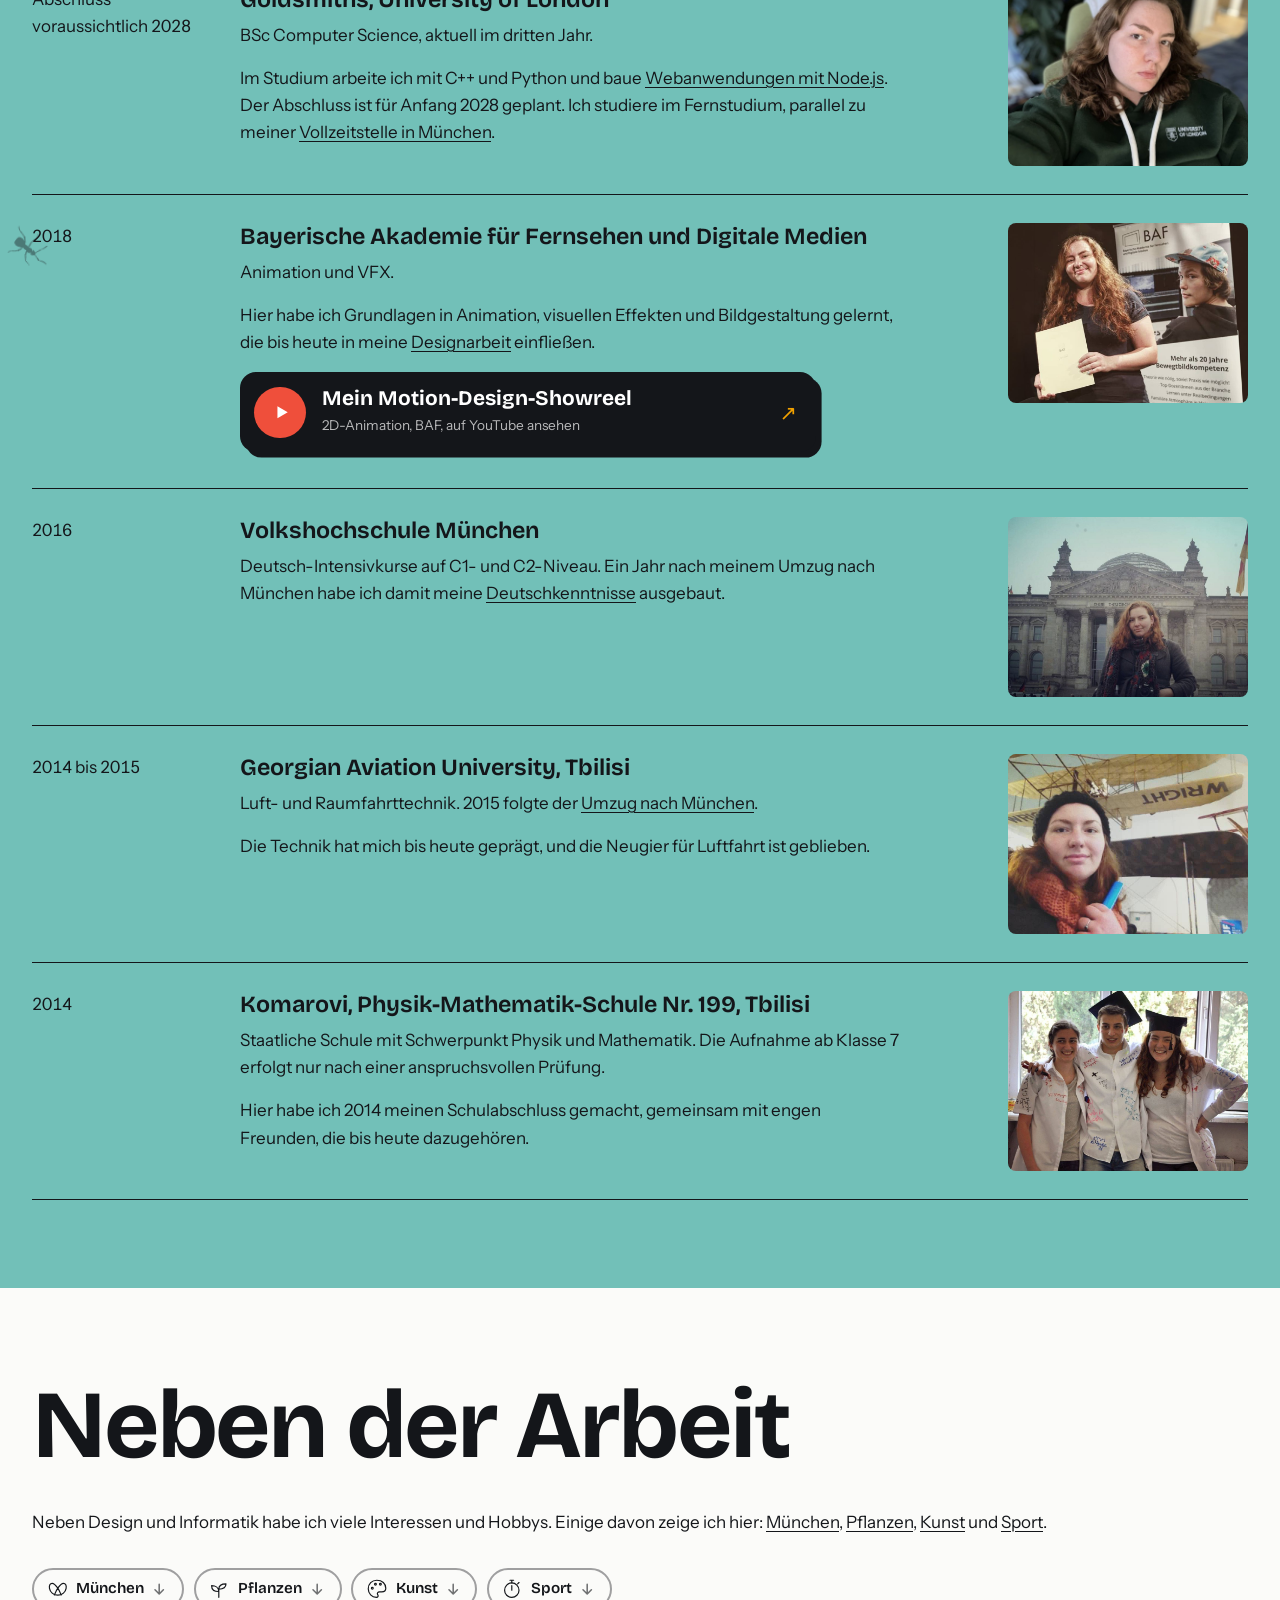
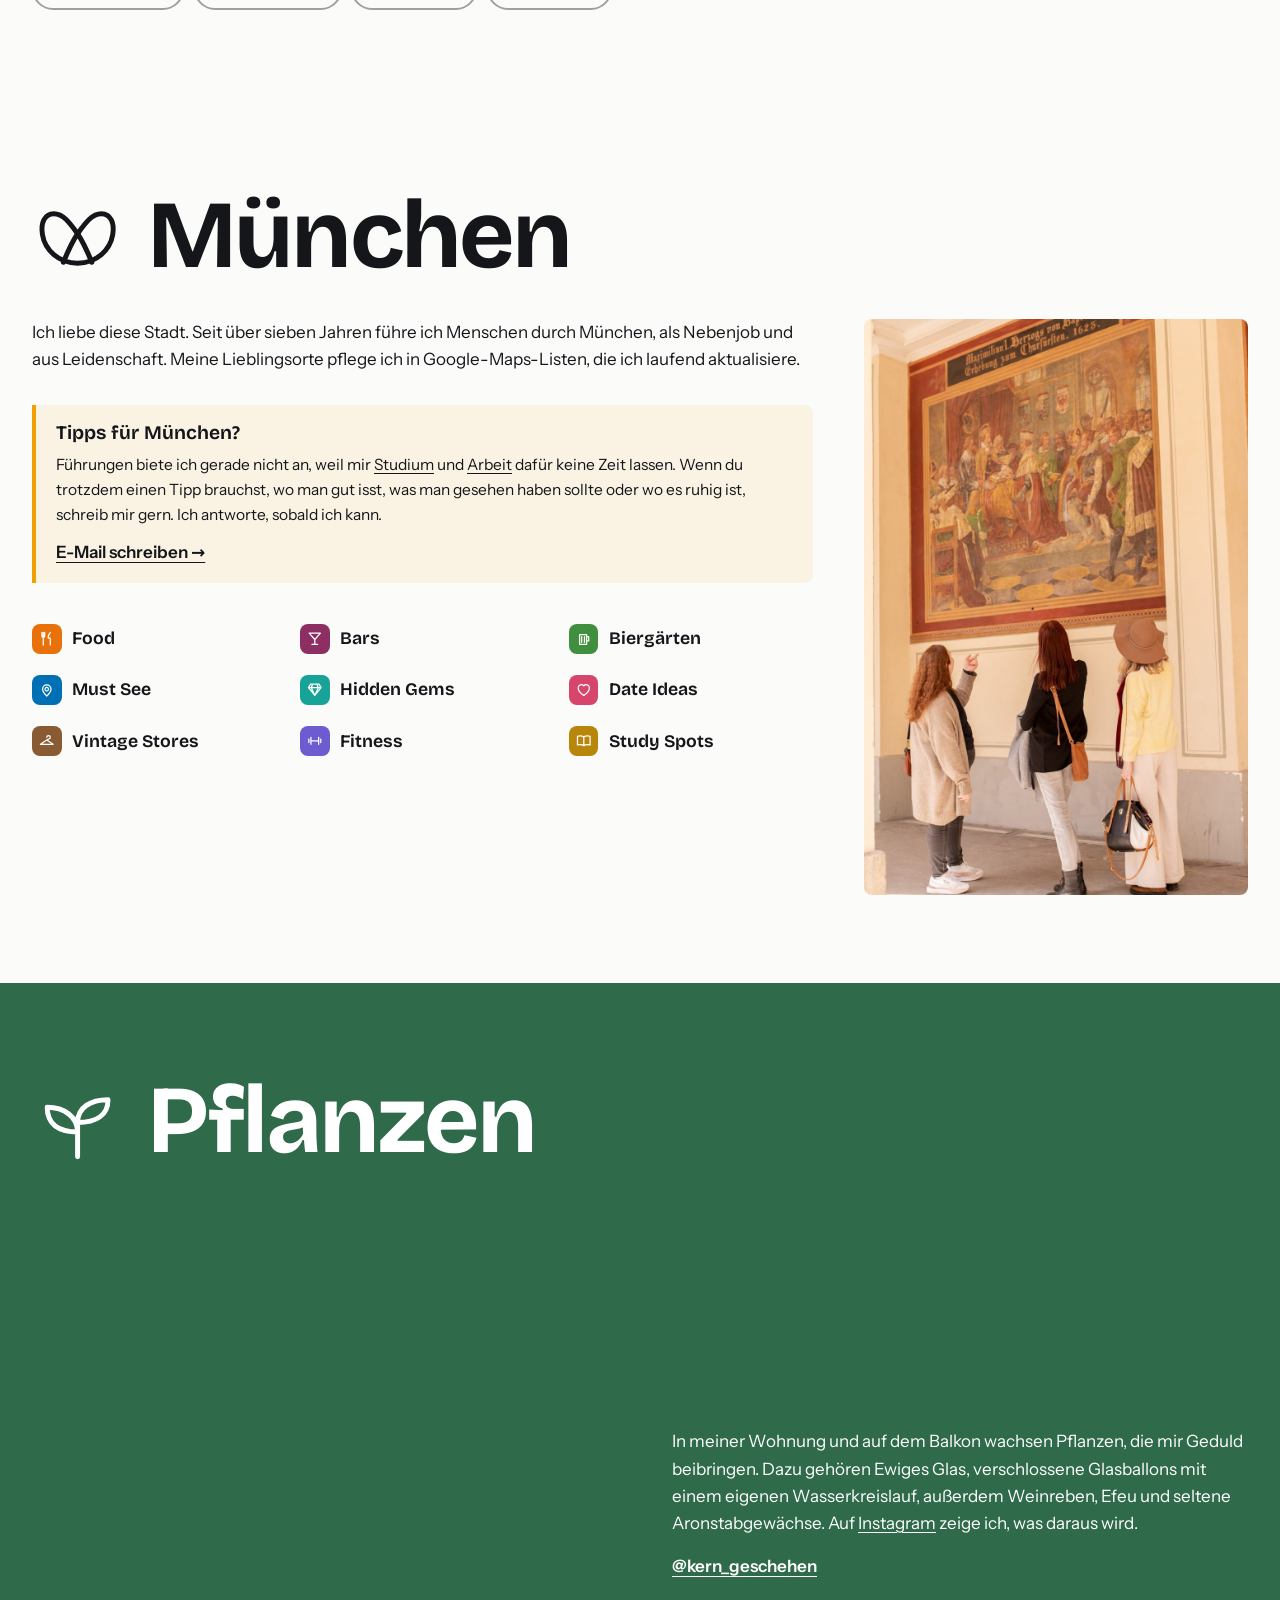
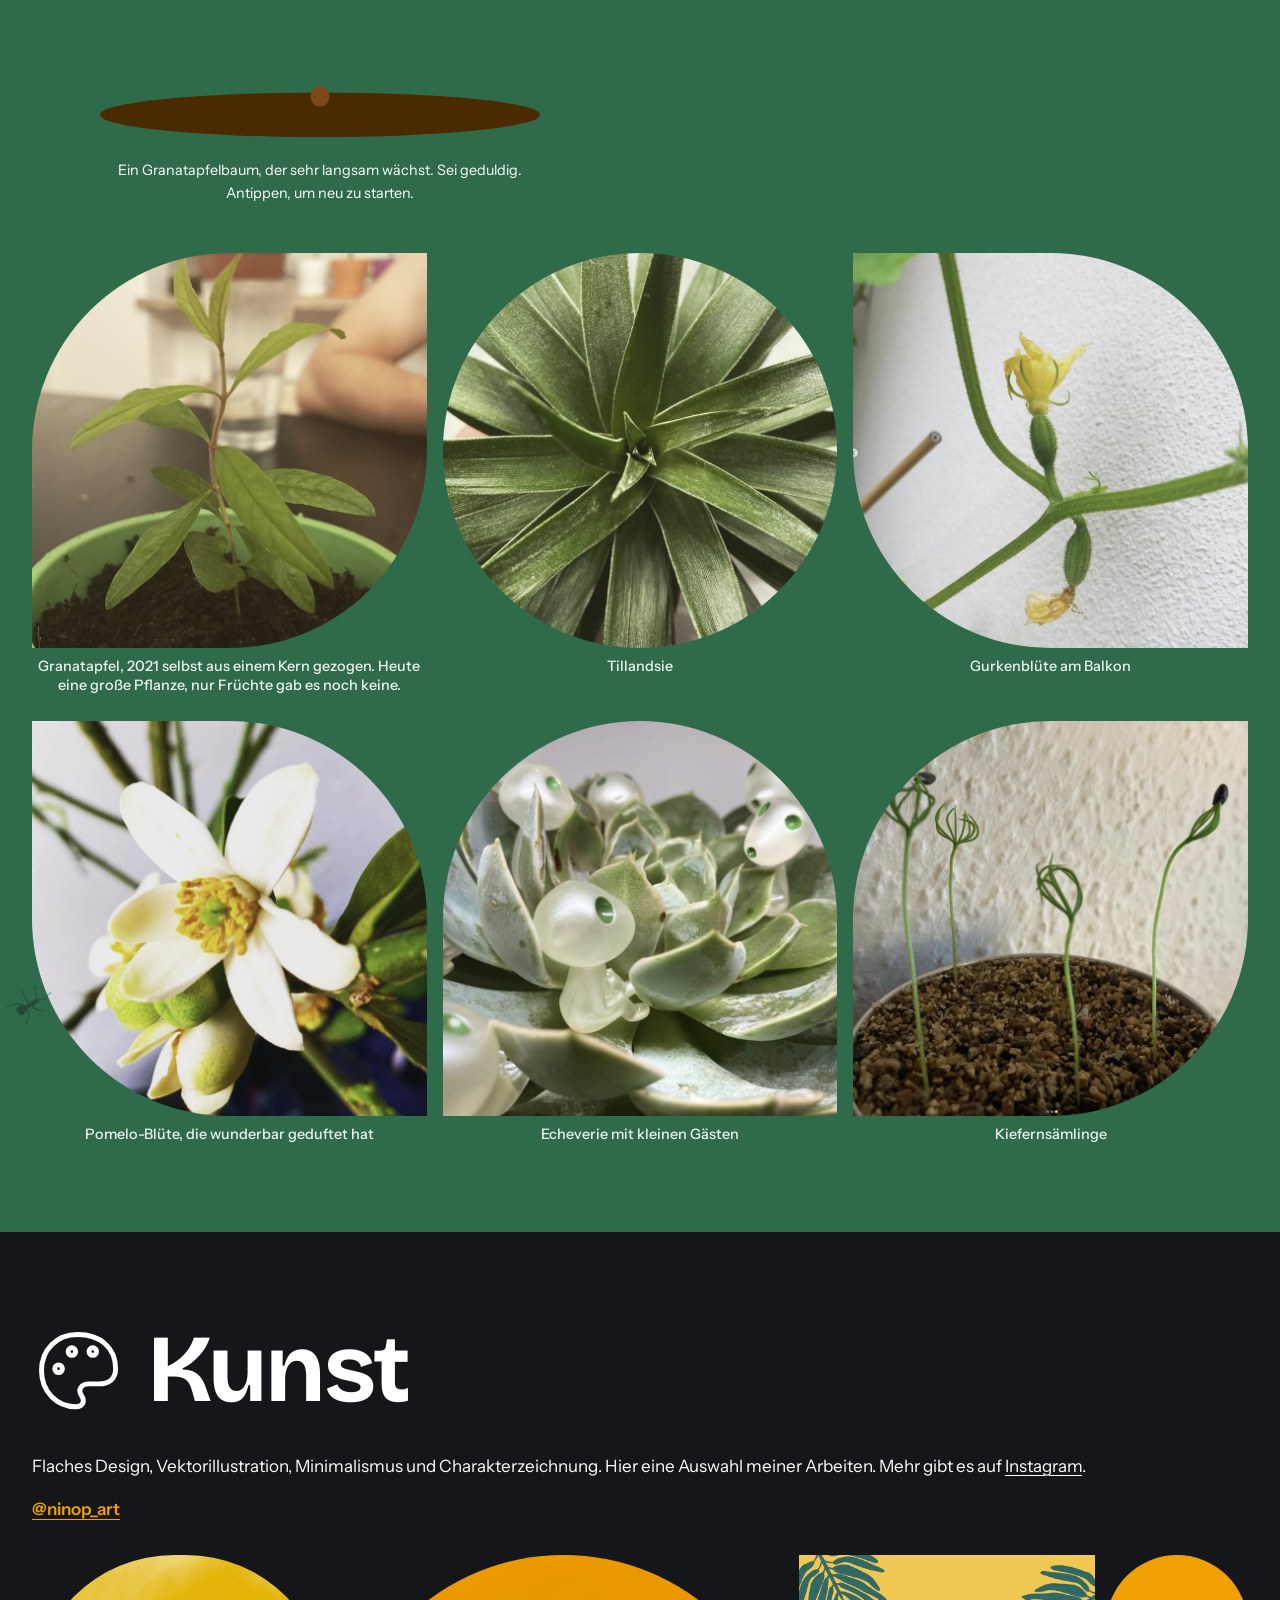
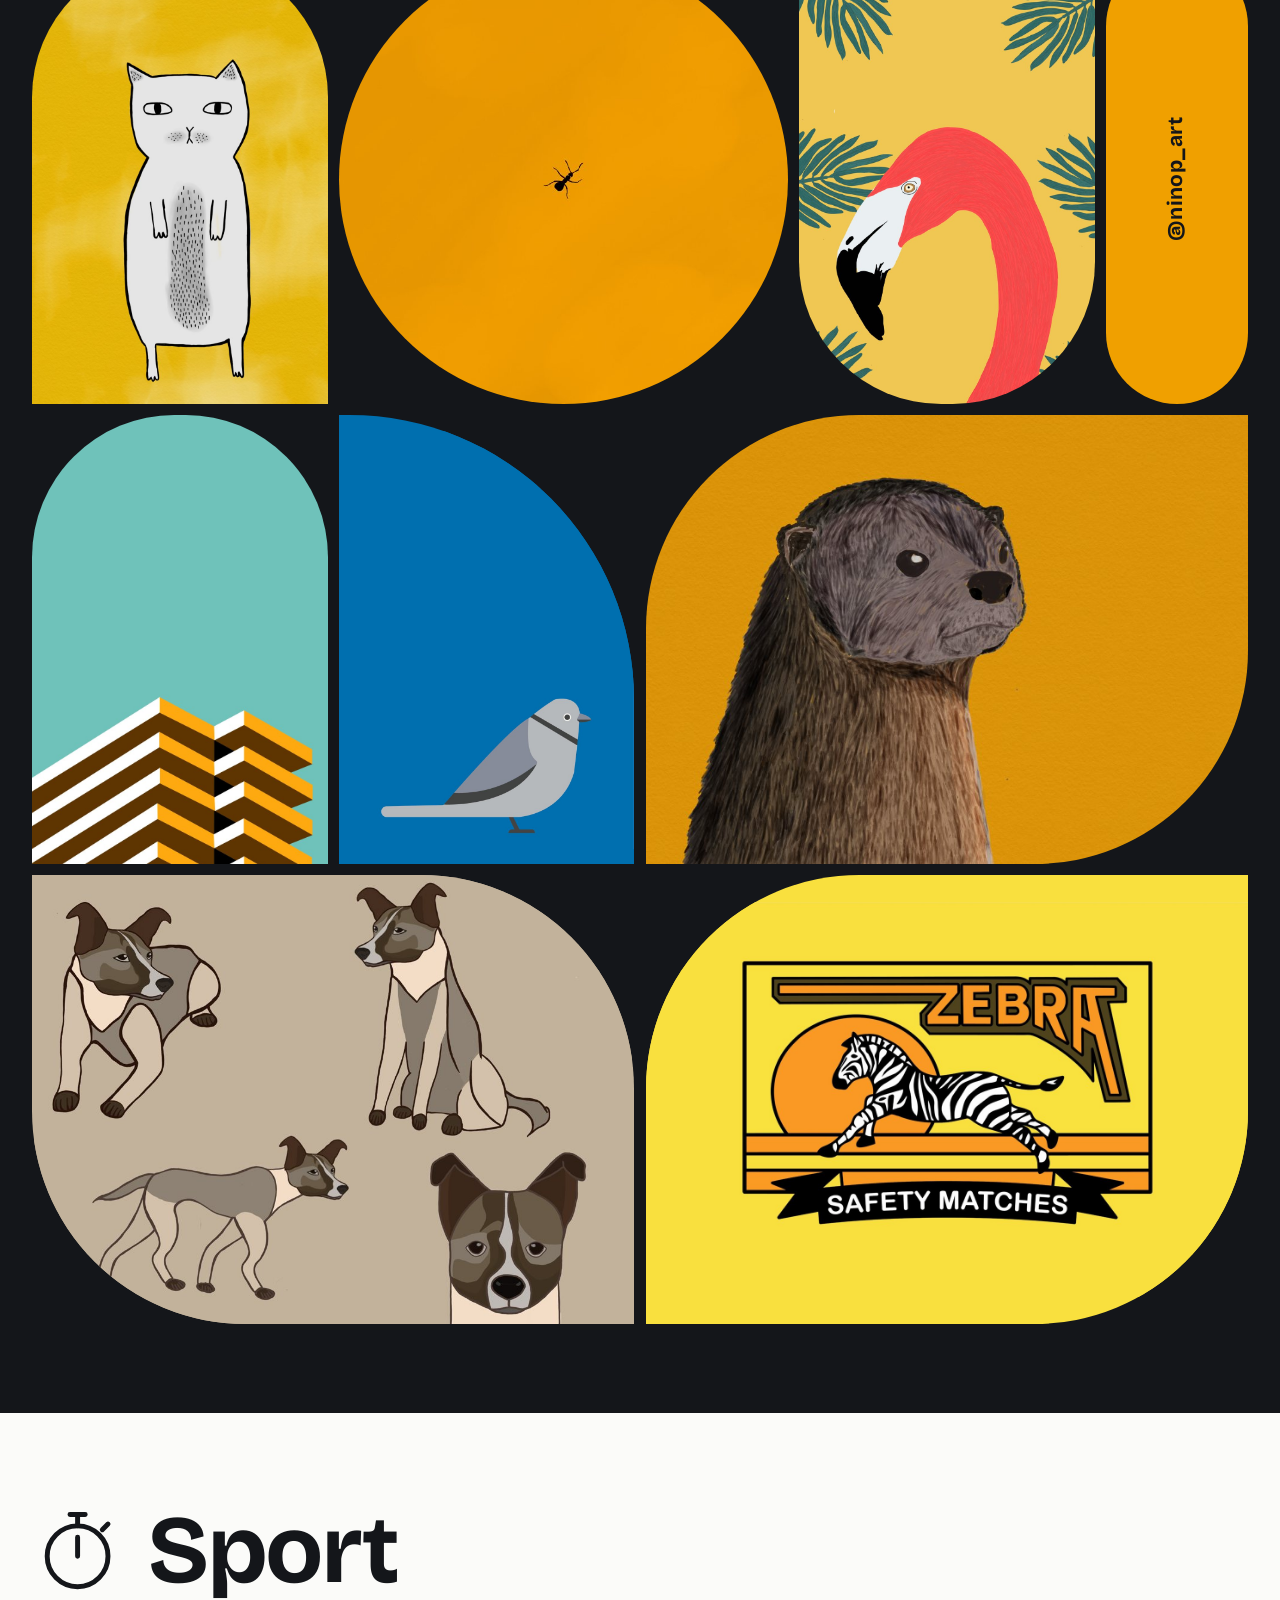
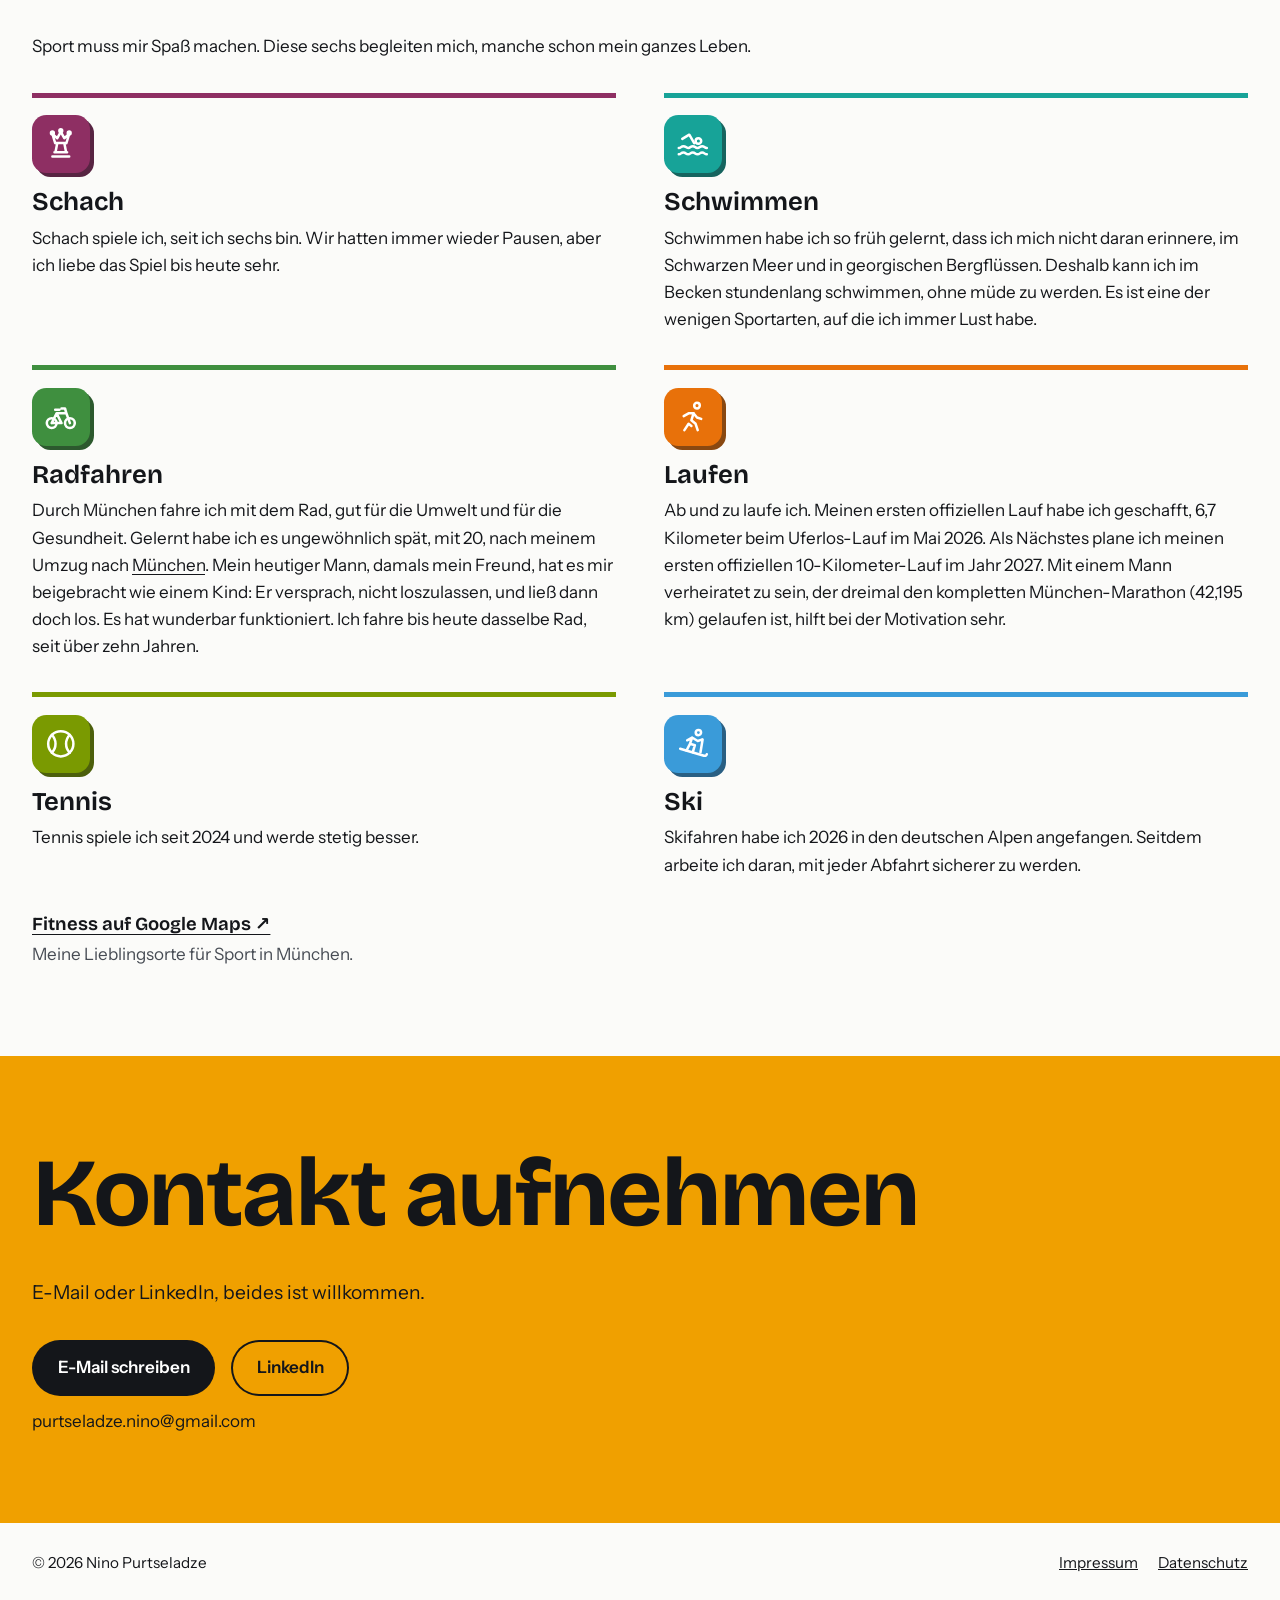
==== commit 566340d9: "Add Hobbies jump button and floating section nav Co-Authored-By: Claude Opus 5.5 <noreply@anthropic." ====
--- a/index.html
+++ b/index.html
@@ -58,7 +58,7 @@
         <li><span class="hello" lang="ru">Привет, мир!</span><b><span data-l="de">Russisch</span><span data-l="en">Russian</span><span data-l="ka">რუსული</span></b><span data-l="de">Mittleres Niveau</span><span data-l="en">Intermediate</span><span data-l="ka">საშუალო დონე</span></li>
       </ul>
     </div>
-    <nav class="jump introjump" aria-label="Bereiche"><a href="#erfahrung"><svg class="ji" viewBox="0 0 24 24" fill="none" stroke="currentColor" stroke-width="1.9" stroke-linecap="round" stroke-linejoin="round" aria-hidden="true"><rect x="3" y="7" width="18" height="13" rx="2"/><path d="M8.5 7V5.5A1.5 1.5 0 0 1 10 4h4a1.5 1.5 0 0 1 1.5 1.5V7M3 12.5h18"/></svg><span class="jl"><span data-l="de">Erfahrung</span><span data-l="en">Experience</span><span data-l="ka">გამოცდილება</span></span><svg class="ja" viewBox="0 0 24 24" fill="none" stroke="currentColor" stroke-width="2.6" stroke-linecap="round" stroke-linejoin="round" aria-hidden="true"><path d="M12 4v15M5 13l7 7 7-7"/></svg></a><a href="#projekte"><svg class="ji" viewBox="0 0 24 24" fill="none" stroke="currentColor" stroke-width="1.9" stroke-linecap="round" stroke-linejoin="round" aria-hidden="true"><path d="M8 8l-4.5 4L8 16M16 8l4.5 4-4.5 4M13.5 5l-3 14"/></svg><span class="jl"><span data-l="de">Projekte</span><span data-l="en">Projects</span><span data-l="ka">პროექტები</span></span><svg class="ja" viewBox="0 0 24 24" fill="none" stroke="currentColor" stroke-width="2.6" stroke-linecap="round" stroke-linejoin="round" aria-hidden="true"><path d="M12 4v15M5 13l7 7 7-7"/></svg></a><a href="#ausbildung"><svg class="ji" viewBox="0 0 24 24" fill="none" stroke="currentColor" stroke-width="1.9" stroke-linecap="round" stroke-linejoin="round" aria-hidden="true"><path d="M2.5 9 12 4.5 21.5 9 12 13.5z"/><path d="M6.5 11v4.5c1.5 1.6 3.3 2.5 5.5 2.5s4-.9 5.5-2.5V11M21.5 9v5"/></svg><span class="jl"><span data-l="de">Ausbildung</span><span data-l="en">Education</span><span data-l="ka">განათლება</span></span><svg class="ja" viewBox="0 0 24 24" fill="none" stroke="currentColor" stroke-width="2.6" stroke-linecap="round" stroke-linejoin="round" aria-hidden="true"><path d="M12 4v15M5 13l7 7 7-7"/></svg></a><a href="#kontakt"><svg class="ji" viewBox="0 0 24 24" fill="none" stroke="currentColor" stroke-width="1.9" stroke-linecap="round" stroke-linejoin="round" aria-hidden="true"><rect x="3" y="5.5" width="18" height="13" rx="2"/><path d="m3.5 7 8.5 6 8.5-6"/></svg><span class="jl"><span data-l="de">Kontakt</span><span data-l="en">Contact</span><span data-l="ka">კონტაქტი</span></span><svg class="ja" viewBox="0 0 24 24" fill="none" stroke="currentColor" stroke-width="2.6" stroke-linecap="round" stroke-linejoin="round" aria-hidden="true"><path d="M12 4v15M5 13l7 7 7-7"/></svg></a></nav>
+    <nav class="jump introjump" aria-label="Bereiche"><a href="#erfahrung"><svg class="ji" viewBox="0 0 24 24" fill="none" stroke="currentColor" stroke-width="1.9" stroke-linecap="round" stroke-linejoin="round" aria-hidden="true"><rect x="3" y="7" width="18" height="13" rx="2"/><path d="M8.5 7V5.5A1.5 1.5 0 0 1 10 4h4a1.5 1.5 0 0 1 1.5 1.5V7M3 12.5h18"/></svg><span class="jl"><span data-l="de">Erfahrung</span><span data-l="en">Experience</span><span data-l="ka">გამოცდილება</span></span><svg class="ja" viewBox="0 0 24 24" fill="none" stroke="currentColor" stroke-width="2.6" stroke-linecap="round" stroke-linejoin="round" aria-hidden="true"><path d="M12 4v15M5 13l7 7 7-7"/></svg></a><a href="#projekte"><svg class="ji" viewBox="0 0 24 24" fill="none" stroke="currentColor" stroke-width="1.9" stroke-linecap="round" stroke-linejoin="round" aria-hidden="true"><path d="M8 8l-4.5 4L8 16M16 8l4.5 4-4.5 4M13.5 5l-3 14"/></svg><span class="jl"><span data-l="de">Projekte</span><span data-l="en">Projects</span><span data-l="ka">პროექტები</span></span><svg class="ja" viewBox="0 0 24 24" fill="none" stroke="currentColor" stroke-width="2.6" stroke-linecap="round" stroke-linejoin="round" aria-hidden="true"><path d="M12 4v15M5 13l7 7 7-7"/></svg></a><a href="#ausbildung"><svg class="ji" viewBox="0 0 24 24" fill="none" stroke="currentColor" stroke-width="1.9" stroke-linecap="round" stroke-linejoin="round" aria-hidden="true"><path d="M2.5 9 12 4.5 21.5 9 12 13.5z"/><path d="M6.5 11v4.5c1.5 1.6 3.3 2.5 5.5 2.5s4-.9 5.5-2.5V11M21.5 9v5"/></svg><span class="jl"><span data-l="de">Ausbildung</span><span data-l="en">Education</span><span data-l="ka">განათლება</span></span><svg class="ja" viewBox="0 0 24 24" fill="none" stroke="currentColor" stroke-width="2.6" stroke-linecap="round" stroke-linejoin="round" aria-hidden="true"><path d="M12 4v15M5 13l7 7 7-7"/></svg></a><a href="#hobbys"><svg class="ji" viewBox="0 0 24 24" fill="none" stroke="currentColor" stroke-width="1.9" stroke-linecap="round" stroke-linejoin="round" aria-hidden="true"><path d="M12 20s-7.5-4.6-7.5-10.2A4.3 4.3 0 0 1 12 7.3a4.3 4.3 0 0 1 7.5 2.5C19.5 15.4 12 20 12 20z"/></svg><span class="jl"><span data-l="de">Hobbys</span><span data-l="en">Hobbies</span><span data-l="ka">ჰობები</span></span><svg class="ja" viewBox="0 0 24 24" fill="none" stroke="currentColor" stroke-width="2.6" stroke-linecap="round" stroke-linejoin="round" aria-hidden="true"><path d="M12 4v15M5 13l7 7 7-7"/></svg></a><a href="#kontakt"><svg class="ji" viewBox="0 0 24 24" fill="none" stroke="currentColor" stroke-width="1.9" stroke-linecap="round" stroke-linejoin="round" aria-hidden="true"><rect x="3" y="5.5" width="18" height="13" rx="2"/><path d="m3.5 7 8.5 6 8.5-6"/></svg><span class="jl"><span data-l="de">Kontakt</span><span data-l="en">Contact</span><span data-l="ka">კონტაქტი</span></span><svg class="ja" viewBox="0 0 24 24" fill="none" stroke="currentColor" stroke-width="2.6" stroke-linecap="round" stroke-linejoin="round" aria-hidden="true"><path d="M12 4v15M5 13l7 7 7-7"/></svg></a></nav>
   </div>
 </section>
 
--- a/site.css
+++ b/site.css
@@ -509,4 +509,16 @@
 .lists a{display:flex;align-items:center;gap:.65rem;border:0;border-radius:.4rem;padding:.6rem .4rem;margin:0 -.4rem}
 .lists a svg{width:1.05rem;height:1.05rem;padding:.4rem;border-radius:.5rem;margin:0;box-shadow:none;flex:none}
 .lists b{font:650 1.1rem/1.2 var(--d);letter-spacing:0}
-@media (max-width:560px){.mun .lists{grid-template-columns:repeat(2,minmax(0,1fr));gap:0 .75rem}.lists b{font-size:1rem}}
+@media (max-width:560px){.mun .lists{grid-template-columns:repeat(3,minmax(0,1fr));gap:.25rem .5rem}.lists a{flex-direction:column;gap:.4rem;padding:.6rem .2rem;margin:0;text-align:center}.lists b{font-size:.85rem;line-height:1.2}.lists a svg{width:1.3rem;height:1.3rem;padding:.55rem;border-radius:.7rem}}
+/* floating section nav */
+.sidenav{position:fixed;right:1.1rem;top:50%;transform:translate(.5rem,-50%);display:none;flex-direction:column;gap:.45rem;z-index:900;opacity:0;pointer-events:none;transition:opacity .25s,transform .25s}
+.sidenav.show{opacity:1;pointer-events:auto;transform:translate(0,-50%)}
+.sidenav a{position:relative;display:grid;place-items:center;width:2.6rem;height:2.6rem;border-radius:50%;background:var(--ink);color:#fff;box-shadow:0 2px 8px rgba(0,0,0,.18);transition:background .2s,color .2s,transform .2s}
+.sidenav a svg{width:1.2rem;height:1.2rem}
+.sidenav a:hover{transform:scale(1.08)}
+.sidenav a.on{background:var(--mustard);color:var(--ink);box-shadow:0 0 0 2px var(--ink),0 2px 8px rgba(0,0,0,.18)}
+.sidenav .sl{position:absolute;right:calc(100% + .6rem);top:50%;transform:translate(.3rem,-50%);white-space:nowrap;background:var(--ink);color:#fff;font:600 .85rem/1 var(--d);padding:.45rem .65rem;border-radius:.4rem;opacity:0;pointer-events:none;transition:opacity .15s,transform .15s}
+.sidenav a:hover .sl,.sidenav a:focus-visible .sl{opacity:1;transform:translate(0,-50%)}
+.sidenav a:focus-visible{outline:2px solid var(--mustard);outline-offset:3px}
+@media (min-width:1360px){.sidenav{display:flex}}
+@media (prefers-reduced-motion:reduce){.sidenav,.sidenav a,.sidenav .sl{transition:none}}
